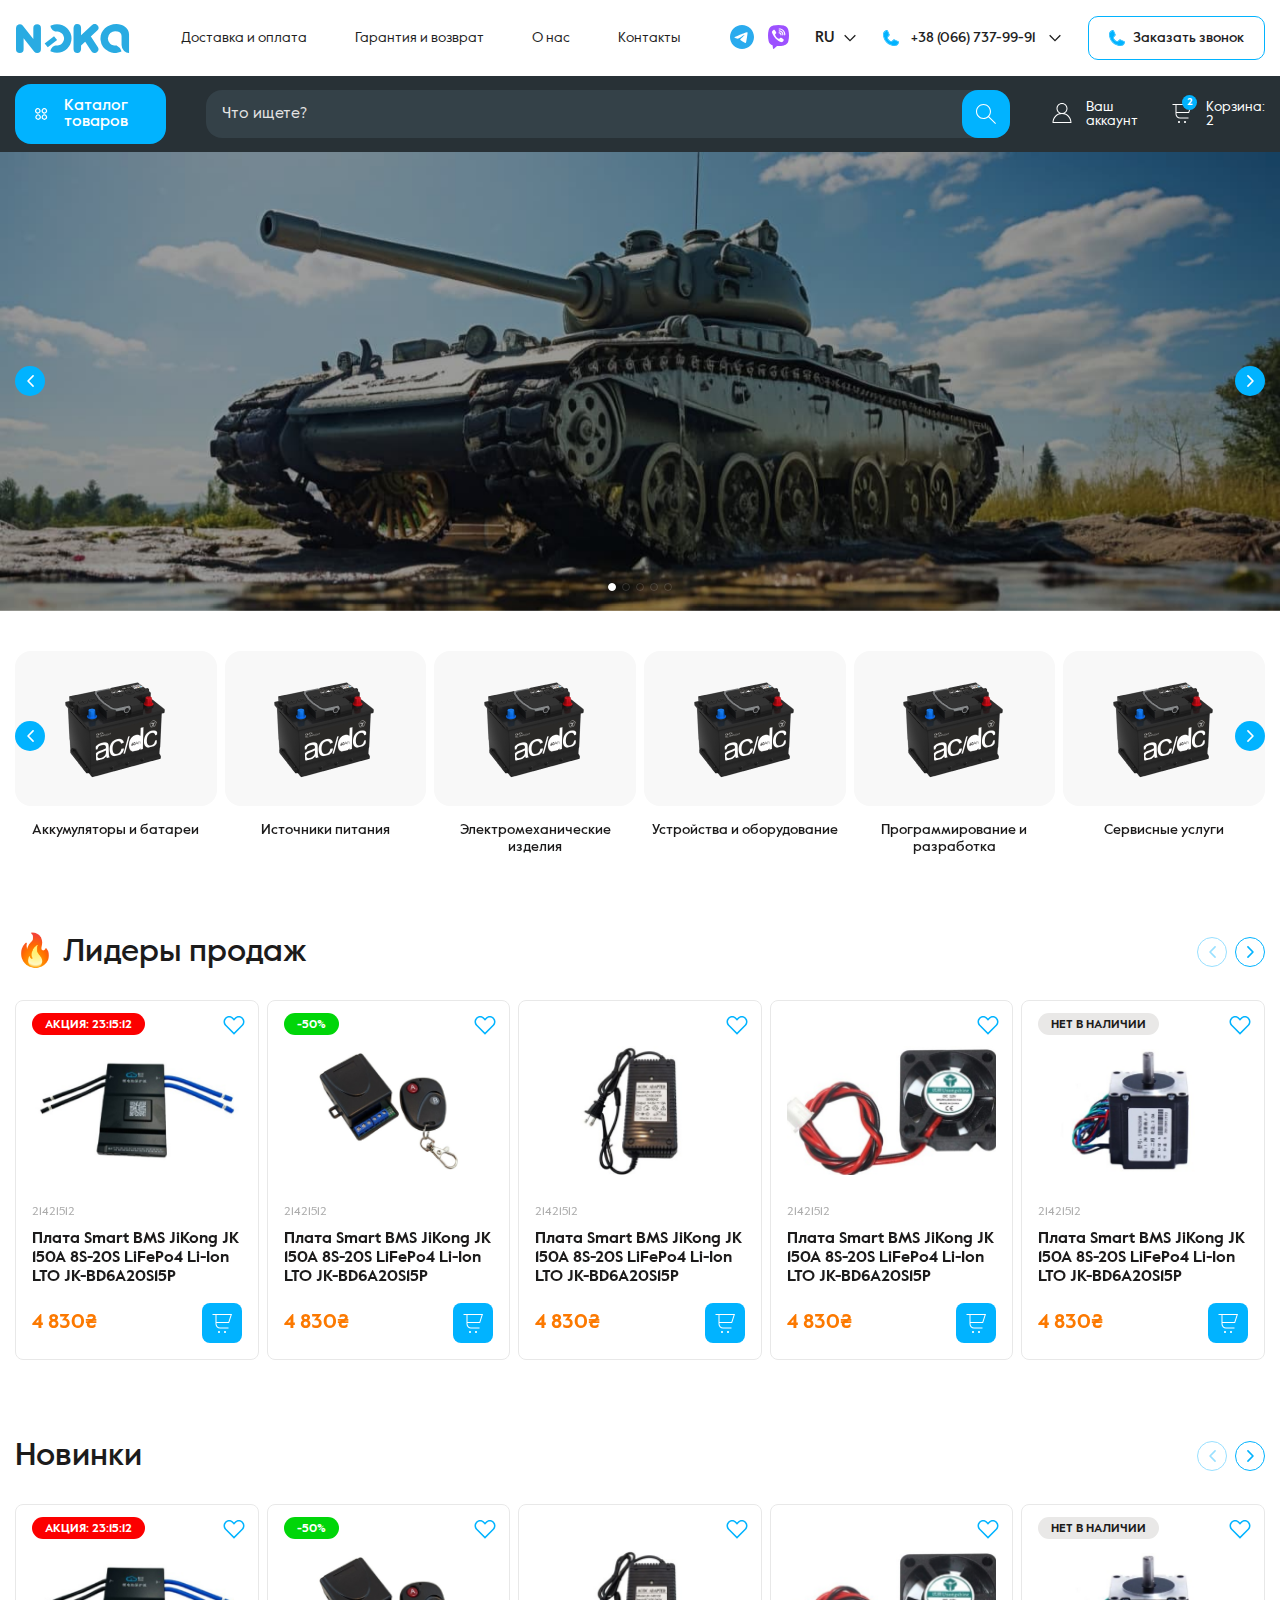
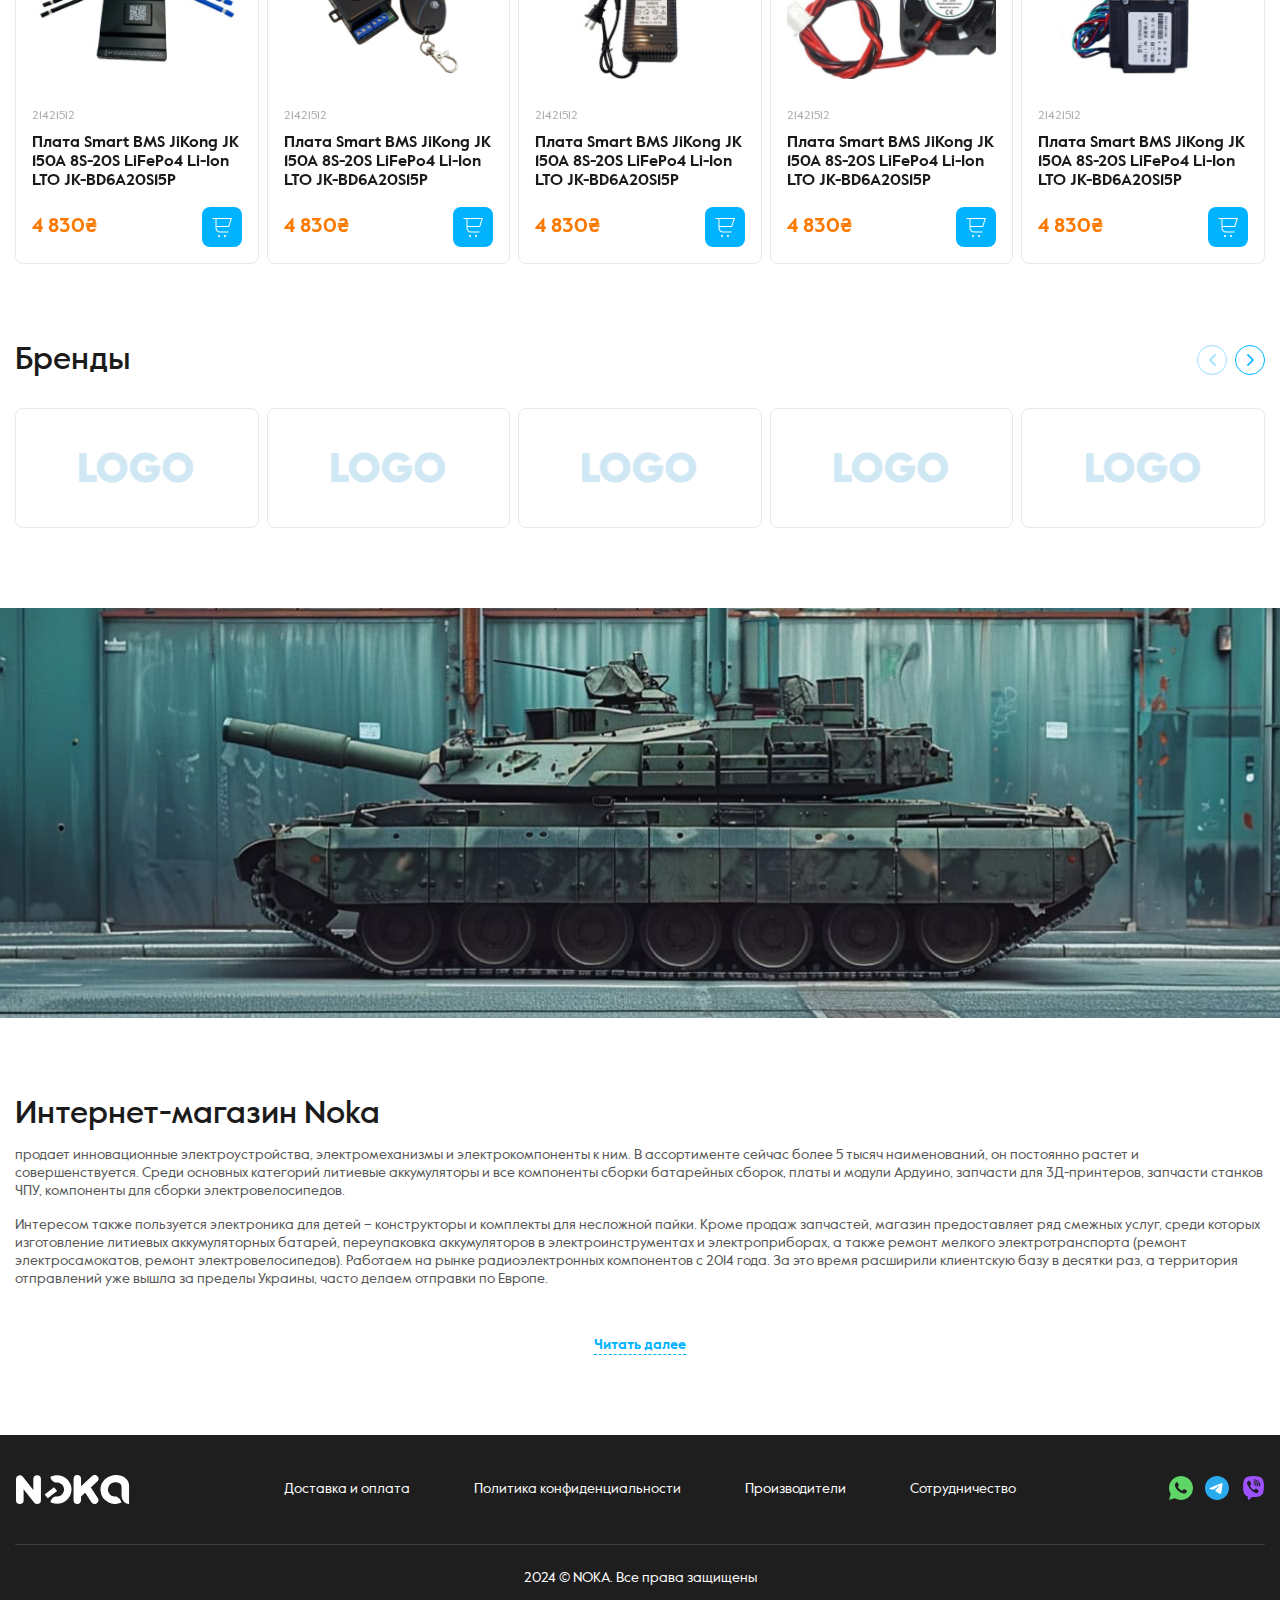
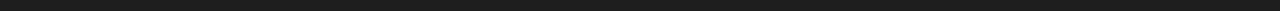
==== index.html @ f09e38d0 "Add files via upload" ====
<!DOCTYPE html>
<html lang="en">

<head>
    <meta charset="UTF-8">
    <meta http-equiv="X-UA-Compatible" content="IE=edge">
    <meta name="viewport" content="width=device-width, initial-scale=1.0">
    <title>Home</title>
    <link rel="stylesheet" href="https://cdn.jsdelivr.net/npm/swiper@11/swiper-bundle.min.css" />
    <link rel="stylesheet" href="css/style.min.css">
</head>

<body>

    <header class="header">
        <div class="header__top header-top">
            <div class="container">
                <div class="header-top__inner">
                    <a class="header-top__logo logo" href="#">
                        <img class="logo__img" src="images/logo.svg" alt="logo">
                    </a>
                    <nav class="header-top__menu menu">
                        <ul class="menu__list menu-list">
                            <li class="menu-list__item">
                                <a class="menu-list__link" href="#">
                                    Доставка и оплата
                                </a>
                            </li>
                            <li class="menu-list__item">
                                <a class="menu-list__link" href="#">
                                    Гарантия и возврат
                                </a>
                            </li>
                            <li class="menu-list__item">
                                <a class="menu-list__link" href="#">
                                    О нас
                                </a>
                            </li>
                            <li class="menu-list__item">
                                <a class="menu-list__link" href="#">
                                    Контакты
                                </a>
                            </li>
                        </ul>
                    </nav>
                    <div class="header-top__socials socials">
                        <ul class="socials__list socials-list">
                            <li class="socials-list__item">
                                <a class="socials-list__link" href="#">
                                    <svg width="24" height="24" viewBox="0 0 24 24" fill="none"
                                        xmlns="http://www.w3.org/2000/svg">
                                        <g clip-path="url(#clip0_2297_2836)">
                                            <path
                                                d="M12 0C8.81813 0 5.76375 1.26506 3.51562 3.51469C1.2652 5.76522 0.000643966 8.81734 0 12C0 15.1813 1.26562 18.2357 3.51562 20.4853C5.76375 22.7349 8.81813 24 12 24C15.1819 24 18.2363 22.7349 20.4844 20.4853C22.7344 18.2357 24 15.1813 24 12C24 8.81869 22.7344 5.76431 20.4844 3.51469C18.2363 1.26506 15.1819 0 12 0Z"
                                                fill="url(#paint0_linear_2297_2836)" />
                                            <path
                                                d="M5.43087 11.873C8.92962 10.349 11.2621 9.3443 12.4284 8.8588C15.7621 7.47261 16.454 7.23186 16.9059 7.2237C17.0052 7.22211 17.2265 7.24667 17.3709 7.36339C17.4909 7.46183 17.5246 7.59495 17.5415 7.68842C17.5565 7.7818 17.5771 7.99461 17.5602 8.16074C17.3802 10.0582 16.5984 14.6629 16.2009 16.7882C16.034 17.6874 15.7021 17.9889 15.3815 18.0184C14.684 18.0825 14.1552 17.5579 13.4802 17.1155C12.4246 16.4231 11.8284 15.9922 10.8027 15.3167C9.61774 14.5359 10.3865 14.1067 11.0615 13.4055C11.2377 13.2219 14.309 10.4291 14.3671 10.1758C14.3746 10.1441 14.3821 10.026 14.3109 9.96373C14.2415 9.9013 14.1384 9.92267 14.0634 9.93955C13.9565 9.96355 12.2709 11.0788 9.00087 13.2851C8.52274 13.614 8.08962 13.7743 7.69962 13.7659C7.27212 13.7567 6.44712 13.5236 5.83399 13.3245C5.08399 13.0802 4.48587 12.951 4.53837 12.536C4.56462 12.32 4.86274 12.099 5.43087 11.873Z"
                                                fill="white" />
                                        </g>
                                        <defs>
                                            <linearGradient id="paint0_linear_2297_2836" x1="1200" y1="0" x2="1200"
                                                y2="2400" gradientUnits="userSpaceOnUse">
                                                <stop stop-color="#2AABEE" />
                                                <stop offset="1" stop-color="#229ED9" />
                                            </linearGradient>
                                            <clipPath id="clip0_2297_2836">
                                                <rect width="24" height="24" fill="white" />
                                            </clipPath>
                                        </defs>
                                    </svg>
                                </a>
                            </li>
                            <li class="socials-list__item">
                                <a class="socials-list__link" href="#">
                                    <svg width="24" height="24" viewBox="0 0 24 24" fill="none"
                                        xmlns="http://www.w3.org/2000/svg">
                                        <path fill-rule="evenodd" clip-rule="evenodd"
                                            d="M17.8366 0.618345C14.3219 -0.206115 10.6771 -0.206115 7.16239 0.618345L6.78369 0.706268C5.79505 0.938222 4.88704 1.45324 4.16052 2.19412C3.43401 2.935 2.91743 3.87272 2.66819 4.90313C1.77727 8.58714 1.77727 12.4463 2.66819 16.1303C2.90588 17.113 3.38695 18.0123 4.06262 18.737C4.73829 19.4617 5.58454 19.986 6.51558 20.2569L7.03504 23.5112C7.05162 23.6145 7.0943 23.7113 7.15863 23.7915C7.22296 23.8716 7.3066 23.9322 7.40082 23.9669C7.49504 24.0016 7.59641 24.0092 7.69436 23.9888C7.79232 23.9685 7.88329 23.9209 7.95779 23.8511L11.0087 20.9872C13.2989 21.1339 15.5974 20.9417 17.8366 20.4163L18.2164 20.3284C19.205 20.0964 20.113 19.5814 20.8395 18.8405C21.5661 18.0996 22.0826 17.1619 22.3319 16.1315C23.2227 12.4475 23.2227 8.58832 22.3319 4.9043C22.0825 3.87375 21.5658 2.93592 20.8391 2.19503C20.1124 1.45414 19.2041 0.939201 18.2153 0.70744L17.8366 0.618345ZM8.10525 4.80817C7.89763 4.77646 7.68592 4.82032 7.50535 4.93244H7.48971C7.07079 5.19035 6.6932 5.51508 6.37147 5.89725C6.10336 6.22198 5.95813 6.55022 5.92015 6.86675C5.8978 7.05432 5.91344 7.24423 5.96595 7.42359L5.98606 7.43532C6.28768 8.36496 6.68091 9.25943 7.16128 10.1011C7.78067 11.2834 8.54289 12.3768 9.42905 13.3543L9.45586 13.3942L9.49831 13.427L9.524 13.4586L9.55528 13.4868C10.49 14.4195 11.5344 15.2232 12.6631 15.8783C13.9534 16.6157 14.7365 16.9638 15.2068 17.1092V17.1162C15.3442 17.1608 15.4694 17.1807 15.5956 17.1807C15.9961 17.1497 16.3752 16.9788 16.6725 16.6954C17.0356 16.3578 17.3428 15.9603 17.5819 15.5184V15.5102C17.8064 15.0647 17.7304 14.645 17.4065 14.3601C16.7557 13.7635 16.0521 13.2335 15.3051 12.7775C14.8047 12.4927 14.2964 12.665 14.0908 12.9534L13.6518 13.5348C13.4261 13.8232 13.0173 13.7834 13.0173 13.7834L13.0061 13.7904C9.95522 12.9733 9.14083 9.73187 9.14083 9.73187C9.14083 9.73187 9.10285 9.29108 9.38548 9.066L9.93511 8.60176C10.1987 8.37668 10.382 7.84445 10.0993 7.31926C9.66767 6.53471 9.16366 5.79652 8.59455 5.11532C8.47043 4.955 8.29635 4.84581 8.10302 4.807L8.10525 4.80817ZM13.2597 3.39906C13.1115 3.39906 12.9695 3.46082 12.8647 3.57074C12.76 3.68067 12.7011 3.82976 12.7011 3.98521C12.7011 4.14067 12.76 4.28976 12.8647 4.39969C12.9695 4.50961 13.1115 4.57137 13.2597 4.57137C14.6729 4.57137 15.8458 5.05553 16.7742 5.984C17.2512 6.49161 17.6232 7.093 17.8667 7.75184C18.1114 8.41185 18.2231 9.11641 18.194 9.82214C18.191 9.89911 18.2024 9.97597 18.2276 10.0483C18.2528 10.1207 18.2914 10.1871 18.3411 10.2438C18.4414 10.3584 18.581 10.4264 18.7291 10.4329C18.8773 10.4394 19.0218 10.3839 19.131 10.2786C19.2401 10.1733 19.3049 10.0268 19.3112 9.87137C19.3458 9.00326 19.2085 8.13705 18.9079 7.32746C18.606 6.51404 18.1482 5.7743 17.5629 5.15401L17.5517 5.14228C16.3999 3.98756 14.9421 3.39906 13.2597 3.39906ZM13.2217 5.32633C13.0736 5.32633 12.9315 5.38809 12.8267 5.49802C12.722 5.60794 12.6631 5.75703 12.6631 5.91249C12.6631 6.06795 12.722 6.21704 12.8267 6.32696C12.9315 6.43689 13.0736 6.49864 13.2217 6.49864H13.2407C14.2595 6.57484 15.0013 6.93122 15.5208 7.51621C16.0536 8.11877 16.3296 8.86788 16.3083 9.794C16.3049 9.94946 16.3605 10.1 16.4628 10.2124C16.5652 10.3249 16.7059 10.3901 16.854 10.3936C17.0022 10.3972 17.1456 10.3389 17.2528 10.2315C17.3599 10.1241 17.422 9.97642 17.4255 9.82096C17.4523 8.60528 17.0791 7.55606 16.3396 6.71904V6.71669C15.5833 5.8656 14.5455 5.41543 13.2965 5.32751L13.2776 5.32516L13.2217 5.32633ZM13.2005 7.28995C13.1257 7.28303 13.0504 7.29198 12.979 7.31628C12.9076 7.34058 12.8417 7.37973 12.785 7.43138C12.7284 7.48303 12.6822 7.54612 12.6493 7.6169C12.6164 7.68768 12.5975 7.7647 12.5936 7.84334C12.5897 7.92198 12.6009 8.00064 12.6266 8.07462C12.6523 8.14861 12.692 8.2164 12.7432 8.27395C12.7944 8.3315 12.8562 8.37762 12.9247 8.40957C12.9933 8.44153 13.0674 8.45865 13.1424 8.45991C13.6093 8.48571 13.9076 8.63342 14.0953 8.83154C14.2841 9.03083 14.4248 9.35087 14.4505 9.85144C14.4519 9.9301 14.4684 10.0077 14.499 10.0795C14.5295 10.1513 14.5736 10.216 14.6284 10.2696C14.6833 10.3232 14.7479 10.3647 14.8184 10.3915C14.8889 10.4184 14.9638 10.43 15.0386 10.4259C15.1135 10.4217 15.1868 10.4018 15.2542 10.3672C15.3215 10.3327 15.3816 10.2843 15.4307 10.2249C15.4799 10.1655 15.5172 10.0963 15.5403 10.0215C15.5634 9.94664 15.572 9.86769 15.5654 9.78931C15.5297 9.08593 15.3197 8.4646 14.8896 8.0074C14.4572 7.5502 13.8685 7.32747 13.2005 7.28995Z"
                                            fill="#9D51FF" />
                                    </svg>
                                </a>
                            </li>
                        </ul>
                    </div>
                    <div class="header-top__lang lang">
                        <div class="lang__current">
                            <span>
                                RU
                            </span>
                            <svg width="16" height="16" viewBox="0 0 16 16" fill="none"
                                xmlns="http://www.w3.org/2000/svg">
                                <path
                                    d="M13.8047 5.80495L12.862 4.86228L8.00002 9.72428L3.13802 4.86228L2.19535 5.80495L8.00002 11.6096L13.8047 5.80495Z"
                                    fill="#1F1F1F" />
                            </svg>
                        </div>
                        <ul class="lang__list">
                            <li class="lang__list-item">
                                <a class="lang__list-link" href="#">
                                    EN
                                </a>
                            </li>
                            <li class="lang__list-item">
                                <a class="lang__list-link" href="#">
                                    KZ
                                </a>
                            </li>
                        </ul>
                    </div>
                    <div class="header-top__phone phone">
                        <div class="phone__current">
                            <svg width="16" height="16" viewBox="0 0 16 16" fill="none"
                                xmlns="http://www.w3.org/2000/svg">
                                <path
                                    d="M15.3986 11.1775L11.4635 9.41661C11.311 9.35059 11.1444 9.32363 10.9788 9.33818C10.8132 9.35273 10.6538 9.40833 10.5152 9.49994C10.5041 9.50698 10.4935 9.51477 10.4835 9.52328L8.41679 11.285C8.3708 11.313 8.3186 11.3293 8.26482 11.3323C8.21103 11.3354 8.15733 11.3251 8.10846 11.3025C6.7551 10.6491 5.35425 9.25911 4.70091 7.92159C4.6778 7.87308 4.66707 7.81961 4.66969 7.76595C4.6723 7.71228 4.68819 7.66011 4.71591 7.61408L6.4826 5.51322C6.49093 5.50322 6.49843 5.49239 6.50593 5.48155C6.59726 5.34305 6.65269 5.18401 6.66724 5.01875C6.68179 4.85348 6.65499 4.6872 6.58927 4.53487L4.82508 0.606485C4.73991 0.407521 4.59249 0.241558 4.40496 0.133517C4.21743 0.0254766 3.99991 -0.018809 3.78506 0.00731059C2.73635 0.145579 1.77384 0.660872 1.0773 1.45694C0.380755 2.25302 -0.00218332 3.27542 9.36447e-06 4.3332C9.36447e-06 10.7666 5.23342 16 11.6668 16C12.7246 16.0022 13.747 15.6193 14.5431 14.9227C15.3392 14.2262 15.8545 13.2637 15.9927 12.215C16.0187 12.0011 15.9748 11.7846 15.8678 11.5976C15.7607 11.4107 15.5961 11.2633 15.3986 11.1775ZM15.3336 12.1316C15.2159 13.0198 14.7788 13.8346 14.1039 14.4239C13.4291 15.0132 12.5627 15.3365 11.6668 15.3334C5.60175 15.3334 0.666685 10.3983 0.666685 4.3332C0.663582 3.43731 0.986881 2.57096 1.57614 1.89612C2.16539 1.22129 2.98026 0.784165 3.8684 0.666486C3.88172 0.665686 3.89508 0.665686 3.9084 0.666486C3.97416 0.667047 4.03829 0.687047 4.09271 0.723971C4.14713 0.760894 4.18941 0.81309 4.21423 0.873989L5.97343 4.80238C5.99395 4.85039 6.00291 4.90255 5.99958 4.95466C5.99625 5.00677 5.98073 5.05737 5.95426 5.10238L4.1884 7.20241C4.18007 7.21324 4.17173 7.22324 4.16423 7.23491C4.07016 7.37878 4.01475 7.54446 4.00336 7.71598C3.99198 7.8875 4.025 8.05905 4.09923 8.21409C4.82341 9.69661 6.31676 11.1791 7.81595 11.9033C7.97205 11.9771 8.14458 12.0091 8.31676 11.9964C8.48893 11.9837 8.65488 11.9267 8.79846 11.8308L8.8293 11.8075L10.8985 10.0475C10.9428 10.0204 10.9928 10.0043 11.0445 10.0004C11.0963 9.99644 11.1482 10.0049 11.196 10.025L15.1302 11.7883C15.1966 11.8159 15.2523 11.8643 15.2889 11.9262C15.3256 11.9881 15.3412 12.0601 15.3336 12.1316Z"
                                    fill="#01B3FF" />
                                <path
                                    d="M15.3336 12.1316C15.2159 13.0198 14.7788 13.8346 14.1039 14.4239C13.4291 15.0132 12.5627 15.3365 11.6668 15.3334C5.60175 15.3334 0.666685 10.3983 0.666685 4.3332C0.663582 3.43731 0.986881 2.57096 1.57614 1.89612C2.16539 1.22129 2.98026 0.784165 3.8684 0.666486C3.88172 0.665686 3.89508 0.665686 3.9084 0.666486C3.97416 0.667047 4.03829 0.687047 4.09271 0.723971C4.14713 0.760894 4.18941 0.81309 4.21423 0.873989L5.97343 4.80238C5.99395 4.85039 6.00291 4.90255 5.99958 4.95466C5.99625 5.00677 5.98073 5.05737 5.95426 5.10238L4.1884 7.20241C4.18007 7.21324 4.17173 7.22324 4.16423 7.23491C4.07016 7.37878 4.01475 7.54446 4.00336 7.71598C3.99198 7.8875 4.025 8.05905 4.09923 8.21409C4.82341 9.69661 6.31676 11.1791 7.81595 11.9033C7.97205 11.9771 8.14458 12.0091 8.31676 11.9964C8.48893 11.9837 8.65488 11.9267 8.79846 11.8308L8.8293 11.8075L10.8985 10.0475C10.9428 10.0204 10.9928 10.0043 11.0445 10.0004C11.0963 9.99644 11.1482 10.0049 11.196 10.025L15.1302 11.7883C15.1966 11.8159 15.2523 11.8643 15.2889 11.9262C15.3256 11.9881 15.3412 12.0601 15.3336 12.1316Z"
                                    fill="#01B3FF" />
                            </svg>
                            <a class="phone__link" href="tel:+380667379991">
                                +38 (066) 737-99-91
                            </a>
                            <svg width="16" height="16" viewBox="0 0 16 16" fill="none"
                                xmlns="http://www.w3.org/2000/svg">
                                <path
                                    d="M13.8047 5.80495L12.862 4.86228L8.00002 9.72428L3.13802 4.86228L2.19535 5.80495L8.00002 11.6096L13.8047 5.80495Z"
                                    fill="#1F1F1F" />
                            </svg>
                        </div>
                        <ul class="phone__list">
                            <li class="phone__list-item">
                                <a class="phone__link" href="tel:+380667379991">
                                    +38 (066) 737-99-91
                                </a>
                            </li>
                            <li class="phone__list-item">
                                <a class="phone__link" href="tel:+380667379991">
                                    +38 (066) 737-99-91
                                </a>
                            </li>
                        </ul>
                    </div>
                    <a class="header-top__call call" href="#">
                        <svg width="16" height="16" viewBox="0 0 16 16" fill="none" xmlns="http://www.w3.org/2000/svg">
                            <path
                                d="M15.3986 11.1775L11.4635 9.41661C11.311 9.35059 11.1444 9.32363 10.9788 9.33818C10.8132 9.35273 10.6538 9.40833 10.5152 9.49994C10.5041 9.50698 10.4935 9.51477 10.4835 9.52328L8.41679 11.285C8.3708 11.313 8.3186 11.3293 8.26482 11.3323C8.21103 11.3354 8.15733 11.3251 8.10846 11.3025C6.7551 10.6491 5.35425 9.25911 4.70091 7.92159C4.6778 7.87308 4.66707 7.81961 4.66969 7.76595C4.6723 7.71228 4.68819 7.66011 4.71591 7.61408L6.4826 5.51322C6.49093 5.50322 6.49843 5.49239 6.50593 5.48155C6.59726 5.34305 6.65269 5.18401 6.66724 5.01875C6.68179 4.85348 6.65499 4.6872 6.58927 4.53487L4.82508 0.606485C4.73991 0.407521 4.59249 0.241558 4.40496 0.133517C4.21743 0.0254766 3.99991 -0.018809 3.78506 0.00731059C2.73635 0.145579 1.77384 0.660872 1.0773 1.45694C0.380755 2.25302 -0.00218332 3.27542 9.36447e-06 4.3332C9.36447e-06 10.7666 5.23342 16 11.6668 16C12.7246 16.0022 13.747 15.6193 14.5431 14.9227C15.3392 14.2262 15.8545 13.2637 15.9927 12.215C16.0187 12.0011 15.9748 11.7846 15.8678 11.5976C15.7607 11.4107 15.5961 11.2633 15.3986 11.1775ZM15.3336 12.1316C15.2159 13.0198 14.7788 13.8346 14.1039 14.4239C13.4291 15.0132 12.5627 15.3365 11.6668 15.3334C5.60175 15.3334 0.666685 10.3983 0.666685 4.3332C0.663582 3.43731 0.986881 2.57096 1.57614 1.89612C2.16539 1.22129 2.98026 0.784165 3.8684 0.666486C3.88172 0.665686 3.89508 0.665686 3.9084 0.666486C3.97416 0.667047 4.03829 0.687047 4.09271 0.723971C4.14713 0.760894 4.18941 0.81309 4.21423 0.873989L5.97343 4.80238C5.99395 4.85039 6.00291 4.90255 5.99958 4.95466C5.99625 5.00677 5.98073 5.05737 5.95426 5.10238L4.1884 7.20241C4.18007 7.21324 4.17173 7.22324 4.16423 7.23491C4.07016 7.37878 4.01475 7.54446 4.00336 7.71598C3.99198 7.8875 4.025 8.05905 4.09923 8.21409C4.82341 9.69661 6.31676 11.1791 7.81595 11.9033C7.97205 11.9771 8.14458 12.0091 8.31676 11.9964C8.48893 11.9837 8.65488 11.9267 8.79846 11.8308L8.8293 11.8075L10.8985 10.0475C10.9428 10.0204 10.9928 10.0043 11.0445 10.0004C11.0963 9.99644 11.1482 10.0049 11.196 10.025L15.1302 11.7883C15.1966 11.8159 15.2523 11.8643 15.2889 11.9262C15.3256 11.9881 15.3412 12.0601 15.3336 12.1316Z"
                                fill="#01B3FF" />
                            <path
                                d="M15.3336 12.1316C15.2159 13.0198 14.7788 13.8346 14.1039 14.4239C13.4291 15.0132 12.5627 15.3365 11.6668 15.3334C5.60175 15.3334 0.666685 10.3983 0.666685 4.3332C0.663582 3.43731 0.986881 2.57096 1.57614 1.89612C2.16539 1.22129 2.98026 0.784165 3.8684 0.666486C3.88172 0.665686 3.89508 0.665686 3.9084 0.666486C3.97416 0.667047 4.03829 0.687047 4.09271 0.723971C4.14713 0.760894 4.18941 0.81309 4.21423 0.873989L5.97343 4.80238C5.99395 4.85039 6.00291 4.90255 5.99958 4.95466C5.99625 5.00677 5.98073 5.05737 5.95426 5.10238L4.1884 7.20241C4.18007 7.21324 4.17173 7.22324 4.16423 7.23491C4.07016 7.37878 4.01475 7.54446 4.00336 7.71598C3.99198 7.8875 4.025 8.05905 4.09923 8.21409C4.82341 9.69661 6.31676 11.1791 7.81595 11.9033C7.97205 11.9771 8.14458 12.0091 8.31676 11.9964C8.48893 11.9837 8.65488 11.9267 8.79846 11.8308L8.8293 11.8075L10.8985 10.0475C10.9428 10.0204 10.9928 10.0043 11.0445 10.0004C11.0963 9.99644 11.1482 10.0049 11.196 10.025L15.1302 11.7883C15.1966 11.8159 15.2523 11.8643 15.2889 11.9262C15.3256 11.9881 15.3412 12.0601 15.3336 12.1316Z"
                                fill="#01B3FF" />
                        </svg>
                        <span>
                            Заказать звонок
                        </span>
                    </a>
                </div>
            </div>
        </div>
        <div class="header__bottom header-bottom">
            <div class="container">
                <div class="header-bottom__inner">
                    <div class="header-bottom__ctl ctl">
                        <svg width="20" height="19" viewBox="0 0 20 19" fill="none" xmlns="http://www.w3.org/2000/svg">
                            <path
                                d="M4.5 9C3.90905 9 3.32389 8.8836 2.77792 8.65746C2.23196 8.43131 1.73588 8.09984 1.31802 7.68198C0.900156 7.26412 0.568688 6.76804 0.342542 6.22208C0.116396 5.67611 0 5.09095 0 4.5C0 3.90905 0.116396 3.32389 0.342542 2.77792C0.568688 2.23196 0.900156 1.73588 1.31802 1.31802C1.73588 0.900156 2.23196 0.568688 2.77792 0.342542C3.32389 0.116396 3.90905 -8.80582e-09 4.5 0C5.69347 1.77842e-08 6.83807 0.474106 7.68198 1.31802C8.52589 2.16193 9 3.30653 9 4.5C9 5.69347 8.52589 6.83807 7.68198 7.68198C6.83807 8.52589 5.69347 9 4.5 9V9ZM5 19C3.80653 19 2.66193 18.5259 1.81802 17.682C0.974106 16.8381 0.5 15.6935 0.5 14.5C0.5 13.3065 0.974106 12.1619 1.81802 11.318C2.66193 10.4741 3.80653 10 5 10C6.19347 10 7.33807 10.4741 8.18198 11.318C9.02589 12.1619 9.5 13.3065 9.5 14.5C9.5 15.6935 9.02589 16.8381 8.18198 17.682C7.33807 18.5259 6.19347 19 5 19V19ZM15 9C14.4091 9 13.8239 8.8836 13.2779 8.65746C12.732 8.43131 12.2359 8.09984 11.818 7.68198C11.4002 7.26412 11.0687 6.76804 10.8425 6.22208C10.6164 5.67611 10.5 5.09095 10.5 4.5C10.5 3.90905 10.6164 3.32389 10.8425 2.77792C11.0687 2.23196 11.4002 1.73588 11.818 1.31802C12.2359 0.900156 12.732 0.568688 13.2779 0.342542C13.8239 0.116396 14.4091 -8.80582e-09 15 0C16.1935 1.77842e-08 17.3381 0.474106 18.182 1.31802C19.0259 2.16193 19.5 3.30653 19.5 4.5C19.5 5.69347 19.0259 6.83807 18.182 7.68198C17.3381 8.52589 16.1935 9 15 9V9ZM15 19C13.8065 19 12.6619 18.5259 11.818 17.682C10.9741 16.8381 10.5 15.6935 10.5 14.5C10.5 13.3065 10.9741 12.1619 11.818 11.318C12.6619 10.4741 13.8065 10 15 10C16.1935 10 17.3381 10.4741 18.182 11.318C19.0259 12.1619 19.5 13.3065 19.5 14.5C19.5 15.6935 19.0259 16.8381 18.182 17.682C17.3381 18.5259 16.1935 19 15 19ZM4.5 7C5.16304 7 5.79893 6.73661 6.26777 6.26777C6.73661 5.79893 7 5.16304 7 4.5C7 3.83696 6.73661 3.20107 6.26777 2.73223C5.79893 2.26339 5.16304 2 4.5 2C3.83696 2 3.20107 2.26339 2.73223 2.73223C2.26339 3.20107 2 3.83696 2 4.5C2 5.16304 2.26339 5.79893 2.73223 6.26777C3.20107 6.73661 3.83696 7 4.5 7V7ZM5 17C5.66304 17 6.29893 16.7366 6.76777 16.2678C7.23661 15.7989 7.5 15.163 7.5 14.5C7.5 13.837 7.23661 13.2011 6.76777 12.7322C6.29893 12.2634 5.66304 12 5 12C4.33696 12 3.70107 12.2634 3.23223 12.7322C2.76339 13.2011 2.5 13.837 2.5 14.5C2.5 15.163 2.76339 15.7989 3.23223 16.2678C3.70107 16.7366 4.33696 17 5 17ZM15 7C15.663 7 16.2989 6.73661 16.7678 6.26777C17.2366 5.79893 17.5 5.16304 17.5 4.5C17.5 3.83696 17.2366 3.20107 16.7678 2.73223C16.2989 2.26339 15.663 2 15 2C14.337 2 13.7011 2.26339 13.2322 2.73223C12.7634 3.20107 12.5 3.83696 12.5 4.5C12.5 5.16304 12.7634 5.79893 13.2322 6.26777C13.7011 6.73661 14.337 7 15 7ZM15 17C15.663 17 16.2989 16.7366 16.7678 16.2678C17.2366 15.7989 17.5 15.163 17.5 14.5C17.5 13.837 17.2366 13.2011 16.7678 12.7322C16.2989 12.2634 15.663 12 15 12C14.337 12 13.7011 12.2634 13.2322 12.7322C12.7634 13.2011 12.5 13.837 12.5 14.5C12.5 15.163 12.7634 15.7989 13.2322 16.2678C13.7011 16.7366 14.337 17 15 17Z"
                                fill="white" />
                        </svg>
                        <span>
                            Каталог товаров
                        </span>
                    </div>
                    <form class="header-bottom__search search" action="#" method="post">
                        <input class="search__input" type="text" placeholder="Что ищете?">
                        <button class="search__button" type="submit">
                            <svg width="24" height="24" viewBox="0 0 24 24" fill="none"
                                xmlns="http://www.w3.org/2000/svg">
                                <path
                                    d="M9.48383 16.9677C11.358 16.9677 13.067 16.2738 14.3799 15.1357L21.2441 22L22 21.2441L15.1357 14.3799C16.2738 13.067 16.9677 11.358 16.9677 9.48383C16.9677 5.35062 13.617 2 9.48383 2C5.35062 2 2 5.35062 2 9.48383C2 13.617 5.35062 16.9677 9.48383 16.9677ZM9.48383 3.06912C13.021 3.06912 15.8985 5.94665 15.8985 9.48383C15.8985 13.021 13.021 15.8985 9.48383 15.8985C5.94665 15.8985 3.06912 13.021 3.06912 9.48383C3.06912 5.94665 5.94665 3.06912 9.48383 3.06912Z"
                                    fill="white" />
                            </svg>
                        </button>
                    </form>
                    <div class="header-bottom__user-nav user-nav">
                        <a class="user-nav__link user-nav__link--user" href="#">
                            <div class="user-nav__icon">
                                <svg width="24" height="24" viewBox="0 0 24 24" fill="none"
                                    xmlns="http://www.w3.org/2000/svg">
                                    <path
                                        d="M14.5445 12.3735C16.3 11.4545 17.5 9.619 17.5 7.5C17.5 4.4625 15.0375 2 12 2C8.9625 2 6.5 4.4625 6.5 7.5C6.5 9.619 7.7 11.4545 9.4555 12.3735C5.445 13.545 2.5 17.4045 2.5 22H21.5C21.5 17.4045 18.555 13.545 14.5445 12.3735ZM7.5 7.5C7.5 5.0185 9.5185 3 12 3C14.4815 3 16.5 5.0185 16.5 7.5C16.5 9.9815 14.4815 12 12 12C9.5185 12 7.5 9.9815 7.5 7.5ZM12 13C16.3675 13 19.9765 16.5065 20.448 21H3.552C4.0235 16.5065 7.6325 13 12 13Z"
                                        fill="white" />
                                </svg>
                            </div>
                            <span>
                                Ваш аккаунт
                            </span>
                        </a>
                        <a class="user-nav__link user-nav__link--basket" href="#">
                            <div class="user-nav__icon">
                                <svg width="24" height="24" viewBox="0 0 24 24" fill="none"
                                    xmlns="http://www.w3.org/2000/svg">
                                    <path
                                        d="M2.5 3V4H5.5V13C5.5 15.481 7.5185 17.5 10 17.5H18.5V16.5H10C8.0705 16.5 6.5 14.93 6.5 13V12H19.088L22 3H2.5ZM20.6255 4L18.361 11H6.5V4H20.6255Z"
                                        fill="white" />
                                    <path
                                        d="M9 22C9.55228 22 10 21.5523 10 21C10 20.4477 9.55228 20 9 20C8.44772 20 8 20.4477 8 21C8 21.5523 8.44772 22 9 22Z"
                                        fill="white" />
                                    <path
                                        d="M15 22C15.5523 22 16 21.5523 16 21C16 20.4477 15.5523 20 15 20C14.4477 20 14 20.4477 14 21C14 21.5523 14.4477 22 15 22Z"
                                        fill="white" />
                                </svg>
                                <span>
                                    2
                                </span>
                            </div>
                            <span>
                                Корзина: 2
                            </span>
                        </a>
                    </div>
                </div>
            </div>
        </div>
    </header>

    <div class="wrapper">
        <main class="main">
            <section class="main__heading heading">
                <div class="heading__swiper heading-swiper swiper">
                    <div class="swiper-wrapper">
                        <div class="heading-swiper__slide heading-slide swiper-slide">
                            <picture class="heading-slide__img">
                                <img class="heading-slide__img-image" src="images/heading-img.jpg" alt="img">
                            </picture>
                        </div>
                        <div class="heading-swiper__slide heading-slide swiper-slide">
                            <picture class="heading-slide__img">
                                <img class="heading-slide__img-image" src="images/heading-img.jpg" alt="img">
                            </picture>
                        </div>
                        <div class="heading-swiper__slide heading-slide swiper-slide">
                            <picture class="heading-slide__img">
                                <img class="heading-slide__img-image" src="images/heading-img.jpg" alt="img">
                            </picture>
                        </div>
                        <div class="heading-swiper__slide heading-slide swiper-slide">
                            <picture class="heading-slide__img">
                                <img class="heading-slide__img-image" src="images/heading-img.jpg" alt="img">
                            </picture>
                        </div>
                        <div class="heading-swiper__slide heading-slide swiper-slide">
                            <picture class="heading-slide__img">
                                <img class="heading-slide__img-image" src="images/heading-img.jpg" alt="img">
                            </picture>
                        </div>
                    </div>
                    <div class="heading-swiper__arrows heading-arrows arrows--betweens">
                        <div class="container">
                            <div class="arrows__inner">
                                <div class="heading-arrows__arrow heading-arrows__arrow--prev arrow arrow--prev">
                                    <svg width="7" height="12" viewBox="0 0 7 12" fill="none"
                                        xmlns="http://www.w3.org/2000/svg">
                                        <path
                                            d="M0.434315 5.43431C0.121895 5.74673 0.121895 6.25327 0.434315 6.56569L5.52548 11.6569C5.8379 11.9693 6.34443 11.9693 6.65685 11.6569C6.96927 11.3444 6.96927 10.8379 6.65685 10.5255L2.13137 6L6.65685 1.47452C6.96927 1.1621 6.96927 0.655565 6.65685 0.343146C6.34443 0.0307262 5.8379 0.0307262 5.52548 0.343146L0.434315 5.43431ZM2 5.2H1V6.8H2V5.2Z"
                                            fill="white" />
                                    </svg>
                                </div>
                                <div class="heading-arrows__arrow heading-arrows__arrow--next arrow arrow--next">
                                    <svg width="7" height="12" viewBox="0 0 7 12" fill="none"
                                        xmlns="http://www.w3.org/2000/svg">
                                        <path
                                            d="M6.56569 5.43431C6.8781 5.74673 6.8781 6.25327 6.56569 6.56569L1.47452 11.6569C1.1621 11.9693 0.655565 11.9693 0.343146 11.6569C0.0307262 11.3444 0.0307262 10.8379 0.343146 10.5255L4.86863 6L0.343146 1.47452C0.0307262 1.1621 0.0307262 0.655565 0.343146 0.343146C0.655565 0.0307262 1.1621 0.0307262 1.47452 0.343146L6.56569 5.43431ZM5 5.2H6V6.8H5V5.2Z"
                                            fill="white" />
                                    </svg>
                                </div>
                            </div>
                        </div>
                    </div>
                    <div class="heading-swiper__pagination pagination swiper-pagination"></div>
                </div>
            </section>
            <section class="main__offers offers">
                <div class="container">
                    <div class="offers__inner">
                        <div class="offers__swiper offers-swiper swiper">
                            <div class="swiper-wrapper">
                                <div class="offers-swiper__slide offers-slide swiper-slide">
                                    <a class="offers-slide__view offers-view" href="#">
                                        <picture class="offers-view__img">
                                            <img class="offers-view__img-image" src="images/offers-img-1.png" alt="img">
                                        </picture>
                                    </a>
                                    <div class="offers-slide__text">
                                        Аккумуляторы и батареи
                                    </div>
                                </div>
                                <div class="offers-swiper__slide offers-slide swiper-slide">
                                    <a class="offers-slide__view offers-view" href="#">
                                        <picture class="offers-view__img">
                                            <img class="offers-view__img-image" src="images/offers-img-1.png" alt="img">
                                        </picture>
                                    </a>
                                    <div class="offers-slide__text">
                                        Источники питания
                                    </div>
                                </div>
                                <div class="offers-swiper__slide offers-slide swiper-slide">
                                    <a class="offers-slide__view offers-view" href="#">
                                        <picture class="offers-view__img">
                                            <img class="offers-view__img-image" src="images/offers-img-1.png" alt="img">
                                        </picture>
                                    </a>
                                    <div class="offers-slide__text">
                                        Электромеханические
                                        изделия
                                    </div>
                                </div>
                                <div class="offers-swiper__slide offers-slide swiper-slide">
                                    <a class="offers-slide__view offers-view" href="#">
                                        <picture class="offers-view__img">
                                            <img class="offers-view__img-image" src="images/offers-img-1.png" alt="img">
                                        </picture>
                                    </a>
                                    <div class="offers-slide__text">
                                        Устройства и оборудование
                                    </div>
                                </div>
                                <div class="offers-swiper__slide offers-slide swiper-slide">
                                    <a class="offers-slide__view offers-view" href="#">
                                        <picture class="offers-view__img">
                                            <img class="offers-view__img-image" src="images/offers-img-1.png" alt="img">
                                        </picture>
                                    </a>
                                    <div class="offers-slide__text">
                                        Программирование
                                        и разработка
                                    </div>
                                </div>
                                <div class="offers-swiper__slide offers-slide swiper-slide">
                                    <a class="offers-slide__view offers-view" href="#">
                                        <picture class="offers-view__img">
                                            <img class="offers-view__img-image" src="images/offers-img-1.png" alt="img">
                                        </picture>
                                    </a>
                                    <div class="offers-slide__text">
                                        Сервисные услуги
                                    </div>
                                </div>
                                <div class="offers-swiper__slide offers-slide swiper-slide">
                                    <a class="offers-slide__view offers-view" href="#">
                                        <picture class="offers-view__img">
                                            <img class="offers-view__img-image" src="images/offers-img-1.png" alt="img">
                                        </picture>
                                    </a>
                                    <div class="offers-slide__text">
                                        Аккумуляторы и батареи
                                    </div>
                                </div>
                                <div class="offers-swiper__slide offers-slide swiper-slide">
                                    <a class="offers-slide__view offers-view" href="#">
                                        <picture class="offers-view__img">
                                            <img class="offers-view__img-image" src="images/offers-img-1.png" alt="img">
                                        </picture>
                                    </a>
                                    <div class="offers-slide__text">
                                        Источники питания
                                    </div>
                                </div>
                                <div class="offers-swiper__slide offers-slide swiper-slide">
                                    <a class="offers-slide__view offers-view" href="#">
                                        <picture class="offers-view__img">
                                            <img class="offers-view__img-image" src="images/offers-img-1.png" alt="img">
                                        </picture>
                                    </a>
                                    <div class="offers-slide__text">
                                        Электромеханические
                                        изделия
                                    </div>
                                </div>
                                <div class="offers-swiper__slide offers-slide swiper-slide">
                                    <a class="offers-slide__view offers-view" href="#">
                                        <picture class="offers-view__img">
                                            <img class="offers-view__img-image" src="images/offers-img-1.png" alt="img">
                                        </picture>
                                    </a>
                                    <div class="offers-slide__text">
                                        Устройства и оборудование
                                    </div>
                                </div>
                                <div class="offers-swiper__slide offers-slide swiper-slide">
                                    <a class="offers-slide__view offers-view" href="#">
                                        <picture class="offers-view__img">
                                            <img class="offers-view__img-image" src="images/offers-img-1.png" alt="img">
                                        </picture>
                                    </a>
                                    <div class="offers-slide__text">
                                        Программирование
                                        и разработка
                                    </div>
                                </div>
                                <div class="offers-swiper__slide offers-slide swiper-slide">
                                    <a class="offers-slide__view offers-view" href="#">
                                        <picture class="offers-view__img">
                                            <img class="offers-view__img-image" src="images/offers-img-1.png" alt="img">
                                        </picture>
                                    </a>
                                    <div class="offers-slide__text">
                                        Сервисные услуги
                                    </div>
                                </div>
                            </div>
                        </div>
                        <div class="offers__arrows offers-arrows arrows arrows--betweens">
                            <div class="arrows__inner">
                                <div class="offers-arrows__arrow offers-arrows__arrow--prev arrow arrow--prev">
                                    <svg width="7" height="12" viewBox="0 0 7 12" fill="none"
                                        xmlns="http://www.w3.org/2000/svg">
                                        <path
                                            d="M0.434315 5.43431C0.121895 5.74673 0.121895 6.25327 0.434315 6.56569L5.52548 11.6569C5.8379 11.9693 6.34443 11.9693 6.65685 11.6569C6.96927 11.3444 6.96927 10.8379 6.65685 10.5255L2.13137 6L6.65685 1.47452C6.96927 1.1621 6.96927 0.655565 6.65685 0.343146C6.34443 0.0307262 5.8379 0.0307262 5.52548 0.343146L0.434315 5.43431ZM2 5.2H1V6.8H2V5.2Z"
                                            fill="white" />
                                    </svg>
                                </div>
                                <div class="offers-arrows__arrow offers-arrows__arrow--next arrow arrow--next">
                                    <svg width="7" height="12" viewBox="0 0 7 12" fill="none"
                                        xmlns="http://www.w3.org/2000/svg">
                                        <path
                                            d="M6.56569 5.43431C6.8781 5.74673 6.8781 6.25327 6.56569 6.56569L1.47452 11.6569C1.1621 11.9693 0.655565 11.9693 0.343146 11.6569C0.0307262 11.3444 0.0307262 10.8379 0.343146 10.5255L4.86863 6L0.343146 1.47452C0.0307262 1.1621 0.0307262 0.655565 0.343146 0.343146C0.655565 0.0307262 1.1621 0.0307262 1.47452 0.343146L6.56569 5.43431ZM5 5.2H6V6.8H5V5.2Z"
                                            fill="white" />
                                    </svg>
                                </div>
                            </div>
                        </div>
                    </div>
                </div>
            </section>
            <section class="main__cards cards">
                <div class="container">
                    <div class="cards__head head">
                        <h2 class="head__title title">
                            🔥 Лидеры продаж
                        </h2>
                        <div class="head__arrows head-arrows arrows arrows--neer">
                            <div class="arrows__inner">
                                <div
                                    class="head-arrows__arrow head-arrows__arrow-first--prev arrow arrow--prev arrow--transperent">
                                    <svg width="7" height="12" viewBox="0 0 7 12" fill="none"
                                        xmlns="http://www.w3.org/2000/svg">
                                        <path
                                            d="M0.434315 5.43431C0.121895 5.74673 0.121895 6.25327 0.434315 6.56569L5.52548 11.6569C5.8379 11.9693 6.34443 11.9693 6.65685 11.6569C6.96927 11.3444 6.96927 10.8379 6.65685 10.5255L2.13137 6L6.65685 1.47452C6.96927 1.1621 6.96927 0.655565 6.65685 0.343146C6.34443 0.0307262 5.8379 0.0307262 5.52548 0.343146L0.434315 5.43431ZM2 5.2H1V6.8H2V5.2Z"
                                            fill="white" />
                                    </svg>
                                </div>
                                <div
                                    class="head-arrows__arrow head-arrows__arrow-first--next arrow arrow--next arrow--transperent">
                                    <svg width="7" height="12" viewBox="0 0 7 12" fill="none"
                                        xmlns="http://www.w3.org/2000/svg">
                                        <path
                                            d="M6.56569 5.43431C6.8781 5.74673 6.8781 6.25327 6.56569 6.56569L1.47452 11.6569C1.1621 11.9693 0.655565 11.9693 0.343146 11.6569C0.0307262 11.3444 0.0307262 10.8379 0.343146 10.5255L4.86863 6L0.343146 1.47452C0.0307262 1.1621 0.0307262 0.655565 0.343146 0.343146C0.655565 0.0307262 1.1621 0.0307262 1.47452 0.343146L6.56569 5.43431ZM5 5.2H6V6.8H5V5.2Z"
                                            fill="white" />
                                    </svg>
                                </div>
                            </div>
                        </div>
                    </div>
                    <div class="cards__swiper cards-swiper cards-swiper--first swiper">
                        <div class="swiper-wrapper">
                            <div class="cards-swiper__slide cards-slide swiper-slide">
                                <div class="cards-slide__card card">
                                    <div class="card__tag tag tag--red">
                                        АКЦИЯ: 23:15:12
                                    </div>
                                    <a class="card__favorite" href="#">
                                        <svg width="24" height="24" viewBox="0 0 24 24" fill="none"
                                            xmlns="http://www.w3.org/2000/svg">
                                            <path
                                                d="M16.8356 4.5C17.3817 4.49954 17.9223 4.6081 18.4259 4.81931C18.9295 5.03052 19.3858 5.34014 19.7681 5.73C20.5559 6.52979 20.9975 7.60737 20.9975 8.73C20.9975 9.85264 20.5559 10.9302 19.7681 11.73L11.9981 19.5975L4.22812 11.73C3.44031 10.9302 2.99871 9.85264 2.99871 8.73C2.99871 7.60737 3.44031 6.52979 4.22812 5.73C4.61069 5.34042 5.06705 5.03096 5.57056 4.81972C6.07406 4.60848 6.6146 4.49968 7.16062 4.49968C7.70664 4.49968 8.24719 4.60848 8.75069 4.81972C9.25419 5.03096 9.71055 5.34042 10.0931 5.73L11.9981 7.68L13.8956 5.745C14.2768 5.35049 14.7336 5.0369 15.2388 4.82298C15.7439 4.60906 16.287 4.49921 16.8356 4.5ZM16.8356 3C16.0898 2.99937 15.3514 3.14764 14.6637 3.43613C13.976 3.72461 13.3528 4.1475 12.8306 4.68L11.9981 5.52L11.1656 4.68C10.6428 4.14846 10.0195 3.72631 9.33186 3.43814C8.64426 3.14998 7.90617 3.00157 7.16062 3.00157C6.41508 3.00157 5.67699 3.14998 4.98938 3.43814C4.30178 3.72631 3.67841 4.14846 3.15562 4.68C2.09203 5.76272 1.49609 7.21977 1.49609 8.7375C1.49609 10.2552 2.09203 11.7123 3.15562 12.795L11.9981 21.75L20.8406 12.795C21.9042 11.7123 22.5002 10.2552 22.5002 8.7375C22.5002 7.21977 21.9042 5.76272 20.8406 4.68C20.3177 4.14852 19.6944 3.72629 19.0068 3.43788C18.3192 3.14947 17.5812 3.00062 16.8356 3Z"
                                                fill="#01B3FF" />
                                        </svg>
                                    </a>
                                    <a class="card__inner" href="#">
                                        <picture class="card__img">
                                            <img class="card__img-image" src="images/card-img-1.png" alt="card">
                                        </picture>
                                        <div class="card__code">
                                            21421512
                                        </div>
                                        <h5 class="card__title">
                                            Плата Smart BMS JiKong JK 150A 8S-20S LiFePo4 Li-Ion LTO JK-BD6A20S15P
                                        </h5>
                                        <div class="card__footer card-footer">
                                            <div class="card-footer__price">
                                                4 830₴
                                            </div>
                                            <a class="card-footer__basket" href="#">
                                                <svg width="24" height="24" viewBox="0 0 24 24" fill="none"
                                                    xmlns="http://www.w3.org/2000/svg">
                                                    <path
                                                        d="M2.5 3V4H5.5V13C5.5 15.481 7.5185 17.5 10 17.5H18.5V16.5H10C8.0705 16.5 6.5 14.93 6.5 13V12H19.088L22 3H2.5ZM20.6255 4L18.361 11H6.5V4H20.6255Z"
                                                        fill="white" />
                                                    <path
                                                        d="M9 22C9.55228 22 10 21.5523 10 21C10 20.4477 9.55228 20 9 20C8.44772 20 8 20.4477 8 21C8 21.5523 8.44772 22 9 22Z"
                                                        fill="white" />
                                                    <path
                                                        d="M15 22C15.5523 22 16 21.5523 16 21C16 20.4477 15.5523 20 15 20C14.4477 20 14 20.4477 14 21C14 21.5523 14.4477 22 15 22Z"
                                                        fill="white" />
                                                </svg>
                                            </a>
                                        </div>
                                    </a>
                                </div>
                            </div>
                            <div class="cards-swiper__slide cards-slide swiper-slide">
                                <div class="cards-slide__card card">
                                    <div class="card__tag tag tag--green">
                                        -50%
                                    </div>
                                    <a class="card__favorite" href="#">
                                        <svg width="24" height="24" viewBox="0 0 24 24" fill="none"
                                            xmlns="http://www.w3.org/2000/svg">
                                            <path
                                                d="M16.8356 4.5C17.3817 4.49954 17.9223 4.6081 18.4259 4.81931C18.9295 5.03052 19.3858 5.34014 19.7681 5.73C20.5559 6.52979 20.9975 7.60737 20.9975 8.73C20.9975 9.85264 20.5559 10.9302 19.7681 11.73L11.9981 19.5975L4.22812 11.73C3.44031 10.9302 2.99871 9.85264 2.99871 8.73C2.99871 7.60737 3.44031 6.52979 4.22812 5.73C4.61069 5.34042 5.06705 5.03096 5.57056 4.81972C6.07406 4.60848 6.6146 4.49968 7.16062 4.49968C7.70664 4.49968 8.24719 4.60848 8.75069 4.81972C9.25419 5.03096 9.71055 5.34042 10.0931 5.73L11.9981 7.68L13.8956 5.745C14.2768 5.35049 14.7336 5.0369 15.2388 4.82298C15.7439 4.60906 16.287 4.49921 16.8356 4.5ZM16.8356 3C16.0898 2.99937 15.3514 3.14764 14.6637 3.43613C13.976 3.72461 13.3528 4.1475 12.8306 4.68L11.9981 5.52L11.1656 4.68C10.6428 4.14846 10.0195 3.72631 9.33186 3.43814C8.64426 3.14998 7.90617 3.00157 7.16062 3.00157C6.41508 3.00157 5.67699 3.14998 4.98938 3.43814C4.30178 3.72631 3.67841 4.14846 3.15562 4.68C2.09203 5.76272 1.49609 7.21977 1.49609 8.7375C1.49609 10.2552 2.09203 11.7123 3.15562 12.795L11.9981 21.75L20.8406 12.795C21.9042 11.7123 22.5002 10.2552 22.5002 8.7375C22.5002 7.21977 21.9042 5.76272 20.8406 4.68C20.3177 4.14852 19.6944 3.72629 19.0068 3.43788C18.3192 3.14947 17.5812 3.00062 16.8356 3Z"
                                                fill="#01B3FF" />
                                        </svg>
                                    </a>
                                    <a class="card__inner" href="#">
                                        <picture class="card__img">
                                            <img class="card__img-image" src="images/card-img-2.png" alt="card">
                                        </picture>
                                        <div class="card__code">
                                            21421512
                                        </div>
                                        <h5 class="card__title">
                                            Плата Smart BMS JiKong JK 150A 8S-20S LiFePo4 Li-Ion LTO JK-BD6A20S15P
                                        </h5>
                                        <div class="card__footer card-footer">
                                            <div class="card-footer__price">
                                                4 830₴
                                            </div>
                                            <a class="card-footer__basket" href="#">
                                                <svg width="24" height="24" viewBox="0 0 24 24" fill="none"
                                                    xmlns="http://www.w3.org/2000/svg">
                                                    <path
                                                        d="M2.5 3V4H5.5V13C5.5 15.481 7.5185 17.5 10 17.5H18.5V16.5H10C8.0705 16.5 6.5 14.93 6.5 13V12H19.088L22 3H2.5ZM20.6255 4L18.361 11H6.5V4H20.6255Z"
                                                        fill="white" />
                                                    <path
                                                        d="M9 22C9.55228 22 10 21.5523 10 21C10 20.4477 9.55228 20 9 20C8.44772 20 8 20.4477 8 21C8 21.5523 8.44772 22 9 22Z"
                                                        fill="white" />
                                                    <path
                                                        d="M15 22C15.5523 22 16 21.5523 16 21C16 20.4477 15.5523 20 15 20C14.4477 20 14 20.4477 14 21C14 21.5523 14.4477 22 15 22Z"
                                                        fill="white" />
                                                </svg>
                                            </a>
                                        </div>
                                    </a>
                                </div>
                            </div>
                            <div class="cards-swiper__slide cards-slide swiper-slide">
                                <div class="cards-slide__card card">
                                    <a class="card__favorite" href="#">
                                        <svg width="24" height="24" viewBox="0 0 24 24" fill="none"
                                            xmlns="http://www.w3.org/2000/svg">
                                            <path
                                                d="M16.8356 4.5C17.3817 4.49954 17.9223 4.6081 18.4259 4.81931C18.9295 5.03052 19.3858 5.34014 19.7681 5.73C20.5559 6.52979 20.9975 7.60737 20.9975 8.73C20.9975 9.85264 20.5559 10.9302 19.7681 11.73L11.9981 19.5975L4.22812 11.73C3.44031 10.9302 2.99871 9.85264 2.99871 8.73C2.99871 7.60737 3.44031 6.52979 4.22812 5.73C4.61069 5.34042 5.06705 5.03096 5.57056 4.81972C6.07406 4.60848 6.6146 4.49968 7.16062 4.49968C7.70664 4.49968 8.24719 4.60848 8.75069 4.81972C9.25419 5.03096 9.71055 5.34042 10.0931 5.73L11.9981 7.68L13.8956 5.745C14.2768 5.35049 14.7336 5.0369 15.2388 4.82298C15.7439 4.60906 16.287 4.49921 16.8356 4.5ZM16.8356 3C16.0898 2.99937 15.3514 3.14764 14.6637 3.43613C13.976 3.72461 13.3528 4.1475 12.8306 4.68L11.9981 5.52L11.1656 4.68C10.6428 4.14846 10.0195 3.72631 9.33186 3.43814C8.64426 3.14998 7.90617 3.00157 7.16062 3.00157C6.41508 3.00157 5.67699 3.14998 4.98938 3.43814C4.30178 3.72631 3.67841 4.14846 3.15562 4.68C2.09203 5.76272 1.49609 7.21977 1.49609 8.7375C1.49609 10.2552 2.09203 11.7123 3.15562 12.795L11.9981 21.75L20.8406 12.795C21.9042 11.7123 22.5002 10.2552 22.5002 8.7375C22.5002 7.21977 21.9042 5.76272 20.8406 4.68C20.3177 4.14852 19.6944 3.72629 19.0068 3.43788C18.3192 3.14947 17.5812 3.00062 16.8356 3Z"
                                                fill="#01B3FF" />
                                        </svg>
                                    </a>
                                    <a class="card__inner" href="#">
                                        <picture class="card__img">
                                            <img class="card__img-image" src="images/card-img-3.png" alt="card">
                                        </picture>
                                        <div class="card__code">
                                            21421512
                                        </div>
                                        <h5 class="card__title">
                                            Плата Smart BMS JiKong JK 150A 8S-20S LiFePo4 Li-Ion LTO JK-BD6A20S15P
                                        </h5>
                                        <div class="card__footer card-footer">
                                            <div class="card-footer__price">
                                                4 830₴
                                            </div>
                                            <a class="card-footer__basket" href="#">
                                                <svg width="24" height="24" viewBox="0 0 24 24" fill="none"
                                                    xmlns="http://www.w3.org/2000/svg">
                                                    <path
                                                        d="M2.5 3V4H5.5V13C5.5 15.481 7.5185 17.5 10 17.5H18.5V16.5H10C8.0705 16.5 6.5 14.93 6.5 13V12H19.088L22 3H2.5ZM20.6255 4L18.361 11H6.5V4H20.6255Z"
                                                        fill="white" />
                                                    <path
                                                        d="M9 22C9.55228 22 10 21.5523 10 21C10 20.4477 9.55228 20 9 20C8.44772 20 8 20.4477 8 21C8 21.5523 8.44772 22 9 22Z"
                                                        fill="white" />
                                                    <path
                                                        d="M15 22C15.5523 22 16 21.5523 16 21C16 20.4477 15.5523 20 15 20C14.4477 20 14 20.4477 14 21C14 21.5523 14.4477 22 15 22Z"
                                                        fill="white" />
                                                </svg>
                                            </a>
                                        </div>
                                    </a>
                                </div>
                            </div>
                            <div class="cards-swiper__slide cards-slide swiper-slide">
                                <div class="cards-slide__card card">
                                    <a class="card__favorite" href="#">
                                        <svg width="24" height="24" viewBox="0 0 24 24" fill="none"
                                            xmlns="http://www.w3.org/2000/svg">
                                            <path
                                                d="M16.8356 4.5C17.3817 4.49954 17.9223 4.6081 18.4259 4.81931C18.9295 5.03052 19.3858 5.34014 19.7681 5.73C20.5559 6.52979 20.9975 7.60737 20.9975 8.73C20.9975 9.85264 20.5559 10.9302 19.7681 11.73L11.9981 19.5975L4.22812 11.73C3.44031 10.9302 2.99871 9.85264 2.99871 8.73C2.99871 7.60737 3.44031 6.52979 4.22812 5.73C4.61069 5.34042 5.06705 5.03096 5.57056 4.81972C6.07406 4.60848 6.6146 4.49968 7.16062 4.49968C7.70664 4.49968 8.24719 4.60848 8.75069 4.81972C9.25419 5.03096 9.71055 5.34042 10.0931 5.73L11.9981 7.68L13.8956 5.745C14.2768 5.35049 14.7336 5.0369 15.2388 4.82298C15.7439 4.60906 16.287 4.49921 16.8356 4.5ZM16.8356 3C16.0898 2.99937 15.3514 3.14764 14.6637 3.43613C13.976 3.72461 13.3528 4.1475 12.8306 4.68L11.9981 5.52L11.1656 4.68C10.6428 4.14846 10.0195 3.72631 9.33186 3.43814C8.64426 3.14998 7.90617 3.00157 7.16062 3.00157C6.41508 3.00157 5.67699 3.14998 4.98938 3.43814C4.30178 3.72631 3.67841 4.14846 3.15562 4.68C2.09203 5.76272 1.49609 7.21977 1.49609 8.7375C1.49609 10.2552 2.09203 11.7123 3.15562 12.795L11.9981 21.75L20.8406 12.795C21.9042 11.7123 22.5002 10.2552 22.5002 8.7375C22.5002 7.21977 21.9042 5.76272 20.8406 4.68C20.3177 4.14852 19.6944 3.72629 19.0068 3.43788C18.3192 3.14947 17.5812 3.00062 16.8356 3Z"
                                                fill="#01B3FF" />
                                        </svg>
                                    </a>
                                    <a class="card__inner" href="#">
                                        <picture class="card__img">
                                            <img class="card__img-image" src="images/card-img-4.png" alt="card">
                                        </picture>
                                        <div class="card__code">
                                            21421512
                                        </div>
                                        <h5 class="card__title">
                                            Плата Smart BMS JiKong JK 150A 8S-20S LiFePo4 Li-Ion LTO JK-BD6A20S15P
                                        </h5>
                                        <div class="card__footer card-footer">
                                            <div class="card-footer__price">
                                                4 830₴
                                            </div>
                                            <a class="card-footer__basket" href="#">
                                                <svg width="24" height="24" viewBox="0 0 24 24" fill="none"
                                                    xmlns="http://www.w3.org/2000/svg">
                                                    <path
                                                        d="M2.5 3V4H5.5V13C5.5 15.481 7.5185 17.5 10 17.5H18.5V16.5H10C8.0705 16.5 6.5 14.93 6.5 13V12H19.088L22 3H2.5ZM20.6255 4L18.361 11H6.5V4H20.6255Z"
                                                        fill="white" />
                                                    <path
                                                        d="M9 22C9.55228 22 10 21.5523 10 21C10 20.4477 9.55228 20 9 20C8.44772 20 8 20.4477 8 21C8 21.5523 8.44772 22 9 22Z"
                                                        fill="white" />
                                                    <path
                                                        d="M15 22C15.5523 22 16 21.5523 16 21C16 20.4477 15.5523 20 15 20C14.4477 20 14 20.4477 14 21C14 21.5523 14.4477 22 15 22Z"
                                                        fill="white" />
                                                </svg>
                                            </a>
                                        </div>
                                    </a>
                                </div>
                            </div>
                            <div class="cards-swiper__slide cards-slide swiper-slide">
                                <div class="cards-slide__card card">
                                    <div class="card__tag tag tag--grey">
                                        НЕТ В НАЛИЧИИ
                                    </div>
                                    <a class="card__favorite" href="#">
                                        <svg width="24" height="24" viewBox="0 0 24 24" fill="none"
                                            xmlns="http://www.w3.org/2000/svg">
                                            <path
                                                d="M16.8356 4.5C17.3817 4.49954 17.9223 4.6081 18.4259 4.81931C18.9295 5.03052 19.3858 5.34014 19.7681 5.73C20.5559 6.52979 20.9975 7.60737 20.9975 8.73C20.9975 9.85264 20.5559 10.9302 19.7681 11.73L11.9981 19.5975L4.22812 11.73C3.44031 10.9302 2.99871 9.85264 2.99871 8.73C2.99871 7.60737 3.44031 6.52979 4.22812 5.73C4.61069 5.34042 5.06705 5.03096 5.57056 4.81972C6.07406 4.60848 6.6146 4.49968 7.16062 4.49968C7.70664 4.49968 8.24719 4.60848 8.75069 4.81972C9.25419 5.03096 9.71055 5.34042 10.0931 5.73L11.9981 7.68L13.8956 5.745C14.2768 5.35049 14.7336 5.0369 15.2388 4.82298C15.7439 4.60906 16.287 4.49921 16.8356 4.5ZM16.8356 3C16.0898 2.99937 15.3514 3.14764 14.6637 3.43613C13.976 3.72461 13.3528 4.1475 12.8306 4.68L11.9981 5.52L11.1656 4.68C10.6428 4.14846 10.0195 3.72631 9.33186 3.43814C8.64426 3.14998 7.90617 3.00157 7.16062 3.00157C6.41508 3.00157 5.67699 3.14998 4.98938 3.43814C4.30178 3.72631 3.67841 4.14846 3.15562 4.68C2.09203 5.76272 1.49609 7.21977 1.49609 8.7375C1.49609 10.2552 2.09203 11.7123 3.15562 12.795L11.9981 21.75L20.8406 12.795C21.9042 11.7123 22.5002 10.2552 22.5002 8.7375C22.5002 7.21977 21.9042 5.76272 20.8406 4.68C20.3177 4.14852 19.6944 3.72629 19.0068 3.43788C18.3192 3.14947 17.5812 3.00062 16.8356 3Z"
                                                fill="#01B3FF" />
                                        </svg>
                                    </a>
                                    <a class="card__inner" href="#">
                                        <picture class="card__img">
                                            <img class="card__img-image" src="images/card-img-5.png" alt="card">
                                        </picture>
                                        <div class="card__code">
                                            21421512
                                        </div>
                                        <h5 class="card__title">
                                            Плата Smart BMS JiKong JK 150A 8S-20S LiFePo4 Li-Ion LTO JK-BD6A20S15P
                                        </h5>
                                        <div class="card__footer card-footer">
                                            <div class="card-footer__price">
                                                4 830₴
                                            </div>
                                            <a class="card-footer__basket" href="#">
                                                <svg width="24" height="24" viewBox="0 0 24 24" fill="none"
                                                    xmlns="http://www.w3.org/2000/svg">
                                                    <path
                                                        d="M2.5 3V4H5.5V13C5.5 15.481 7.5185 17.5 10 17.5H18.5V16.5H10C8.0705 16.5 6.5 14.93 6.5 13V12H19.088L22 3H2.5ZM20.6255 4L18.361 11H6.5V4H20.6255Z"
                                                        fill="white" />
                                                    <path
                                                        d="M9 22C9.55228 22 10 21.5523 10 21C10 20.4477 9.55228 20 9 20C8.44772 20 8 20.4477 8 21C8 21.5523 8.44772 22 9 22Z"
                                                        fill="white" />
                                                    <path
                                                        d="M15 22C15.5523 22 16 21.5523 16 21C16 20.4477 15.5523 20 15 20C14.4477 20 14 20.4477 14 21C14 21.5523 14.4477 22 15 22Z"
                                                        fill="white" />
                                                </svg>
                                            </a>
                                        </div>
                                    </a>
                                </div>
                            </div>
                            <div class="cards-swiper__slide cards-slide swiper-slide">
                                <div class="cards-slide__card card">
                                    <div class="card__tag tag tag--red">
                                        АКЦИЯ: 23:15:12
                                    </div>
                                    <a class="card__favorite" href="#">
                                        <svg width="24" height="24" viewBox="0 0 24 24" fill="none"
                                            xmlns="http://www.w3.org/2000/svg">
                                            <path
                                                d="M16.8356 4.5C17.3817 4.49954 17.9223 4.6081 18.4259 4.81931C18.9295 5.03052 19.3858 5.34014 19.7681 5.73C20.5559 6.52979 20.9975 7.60737 20.9975 8.73C20.9975 9.85264 20.5559 10.9302 19.7681 11.73L11.9981 19.5975L4.22812 11.73C3.44031 10.9302 2.99871 9.85264 2.99871 8.73C2.99871 7.60737 3.44031 6.52979 4.22812 5.73C4.61069 5.34042 5.06705 5.03096 5.57056 4.81972C6.07406 4.60848 6.6146 4.49968 7.16062 4.49968C7.70664 4.49968 8.24719 4.60848 8.75069 4.81972C9.25419 5.03096 9.71055 5.34042 10.0931 5.73L11.9981 7.68L13.8956 5.745C14.2768 5.35049 14.7336 5.0369 15.2388 4.82298C15.7439 4.60906 16.287 4.49921 16.8356 4.5ZM16.8356 3C16.0898 2.99937 15.3514 3.14764 14.6637 3.43613C13.976 3.72461 13.3528 4.1475 12.8306 4.68L11.9981 5.52L11.1656 4.68C10.6428 4.14846 10.0195 3.72631 9.33186 3.43814C8.64426 3.14998 7.90617 3.00157 7.16062 3.00157C6.41508 3.00157 5.67699 3.14998 4.98938 3.43814C4.30178 3.72631 3.67841 4.14846 3.15562 4.68C2.09203 5.76272 1.49609 7.21977 1.49609 8.7375C1.49609 10.2552 2.09203 11.7123 3.15562 12.795L11.9981 21.75L20.8406 12.795C21.9042 11.7123 22.5002 10.2552 22.5002 8.7375C22.5002 7.21977 21.9042 5.76272 20.8406 4.68C20.3177 4.14852 19.6944 3.72629 19.0068 3.43788C18.3192 3.14947 17.5812 3.00062 16.8356 3Z"
                                                fill="#01B3FF" />
                                        </svg>
                                    </a>
                                    <a class="card__inner" href="#">
                                        <picture class="card__img">
                                            <img class="card__img-image" src="images/card-img-1.png" alt="card">
                                        </picture>
                                        <div class="card__code">
                                            21421512
                                        </div>
                                        <h5 class="card__title">
                                            Плата Smart BMS JiKong JK 150A 8S-20S LiFePo4 Li-Ion LTO JK-BD6A20S15P
                                        </h5>
                                        <div class="card__footer card-footer">
                                            <div class="card-footer__price">
                                                4 830₴
                                            </div>
                                            <a class="card-footer__basket" href="#">
                                                <svg width="24" height="24" viewBox="0 0 24 24" fill="none"
                                                    xmlns="http://www.w3.org/2000/svg">
                                                    <path
                                                        d="M2.5 3V4H5.5V13C5.5 15.481 7.5185 17.5 10 17.5H18.5V16.5H10C8.0705 16.5 6.5 14.93 6.5 13V12H19.088L22 3H2.5ZM20.6255 4L18.361 11H6.5V4H20.6255Z"
                                                        fill="white" />
                                                    <path
                                                        d="M9 22C9.55228 22 10 21.5523 10 21C10 20.4477 9.55228 20 9 20C8.44772 20 8 20.4477 8 21C8 21.5523 8.44772 22 9 22Z"
                                                        fill="white" />
                                                    <path
                                                        d="M15 22C15.5523 22 16 21.5523 16 21C16 20.4477 15.5523 20 15 20C14.4477 20 14 20.4477 14 21C14 21.5523 14.4477 22 15 22Z"
                                                        fill="white" />
                                                </svg>
                                            </a>
                                        </div>
                                    </a>
                                </div>
                            </div>
                            <div class="cards-swiper__slide cards-slide swiper-slide">
                                <div class="cards-slide__card card">
                                    <div class="card__tag tag tag--green">
                                        -50%
                                    </div>
                                    <a class="card__favorite" href="#">
                                        <svg width="24" height="24" viewBox="0 0 24 24" fill="none"
                                            xmlns="http://www.w3.org/2000/svg">
                                            <path
                                                d="M16.8356 4.5C17.3817 4.49954 17.9223 4.6081 18.4259 4.81931C18.9295 5.03052 19.3858 5.34014 19.7681 5.73C20.5559 6.52979 20.9975 7.60737 20.9975 8.73C20.9975 9.85264 20.5559 10.9302 19.7681 11.73L11.9981 19.5975L4.22812 11.73C3.44031 10.9302 2.99871 9.85264 2.99871 8.73C2.99871 7.60737 3.44031 6.52979 4.22812 5.73C4.61069 5.34042 5.06705 5.03096 5.57056 4.81972C6.07406 4.60848 6.6146 4.49968 7.16062 4.49968C7.70664 4.49968 8.24719 4.60848 8.75069 4.81972C9.25419 5.03096 9.71055 5.34042 10.0931 5.73L11.9981 7.68L13.8956 5.745C14.2768 5.35049 14.7336 5.0369 15.2388 4.82298C15.7439 4.60906 16.287 4.49921 16.8356 4.5ZM16.8356 3C16.0898 2.99937 15.3514 3.14764 14.6637 3.43613C13.976 3.72461 13.3528 4.1475 12.8306 4.68L11.9981 5.52L11.1656 4.68C10.6428 4.14846 10.0195 3.72631 9.33186 3.43814C8.64426 3.14998 7.90617 3.00157 7.16062 3.00157C6.41508 3.00157 5.67699 3.14998 4.98938 3.43814C4.30178 3.72631 3.67841 4.14846 3.15562 4.68C2.09203 5.76272 1.49609 7.21977 1.49609 8.7375C1.49609 10.2552 2.09203 11.7123 3.15562 12.795L11.9981 21.75L20.8406 12.795C21.9042 11.7123 22.5002 10.2552 22.5002 8.7375C22.5002 7.21977 21.9042 5.76272 20.8406 4.68C20.3177 4.14852 19.6944 3.72629 19.0068 3.43788C18.3192 3.14947 17.5812 3.00062 16.8356 3Z"
                                                fill="#01B3FF" />
                                        </svg>
                                    </a>
                                    <a class="card__inner" href="#">
                                        <picture class="card__img">
                                            <img class="card__img-image" src="images/card-img-2.png" alt="card">
                                        </picture>
                                        <div class="card__code">
                                            21421512
                                        </div>
                                        <h5 class="card__title">
                                            Плата Smart BMS JiKong JK 150A 8S-20S LiFePo4 Li-Ion LTO JK-BD6A20S15P
                                        </h5>
                                        <div class="card__footer card-footer">
                                            <div class="card-footer__price">
                                                4 830₴
                                            </div>
                                            <a class="card-footer__basket" href="#">
                                                <svg width="24" height="24" viewBox="0 0 24 24" fill="none"
                                                    xmlns="http://www.w3.org/2000/svg">
                                                    <path
                                                        d="M2.5 3V4H5.5V13C5.5 15.481 7.5185 17.5 10 17.5H18.5V16.5H10C8.0705 16.5 6.5 14.93 6.5 13V12H19.088L22 3H2.5ZM20.6255 4L18.361 11H6.5V4H20.6255Z"
                                                        fill="white" />
                                                    <path
                                                        d="M9 22C9.55228 22 10 21.5523 10 21C10 20.4477 9.55228 20 9 20C8.44772 20 8 20.4477 8 21C8 21.5523 8.44772 22 9 22Z"
                                                        fill="white" />
                                                    <path
                                                        d="M15 22C15.5523 22 16 21.5523 16 21C16 20.4477 15.5523 20 15 20C14.4477 20 14 20.4477 14 21C14 21.5523 14.4477 22 15 22Z"
                                                        fill="white" />
                                                </svg>
                                            </a>
                                        </div>
                                    </a>
                                </div>
                            </div>
                            <div class="cards-swiper__slide cards-slide swiper-slide">
                                <div class="cards-slide__card card">
                                    <a class="card__favorite" href="#">
                                        <svg width="24" height="24" viewBox="0 0 24 24" fill="none"
                                            xmlns="http://www.w3.org/2000/svg">
                                            <path
                                                d="M16.8356 4.5C17.3817 4.49954 17.9223 4.6081 18.4259 4.81931C18.9295 5.03052 19.3858 5.34014 19.7681 5.73C20.5559 6.52979 20.9975 7.60737 20.9975 8.73C20.9975 9.85264 20.5559 10.9302 19.7681 11.73L11.9981 19.5975L4.22812 11.73C3.44031 10.9302 2.99871 9.85264 2.99871 8.73C2.99871 7.60737 3.44031 6.52979 4.22812 5.73C4.61069 5.34042 5.06705 5.03096 5.57056 4.81972C6.07406 4.60848 6.6146 4.49968 7.16062 4.49968C7.70664 4.49968 8.24719 4.60848 8.75069 4.81972C9.25419 5.03096 9.71055 5.34042 10.0931 5.73L11.9981 7.68L13.8956 5.745C14.2768 5.35049 14.7336 5.0369 15.2388 4.82298C15.7439 4.60906 16.287 4.49921 16.8356 4.5ZM16.8356 3C16.0898 2.99937 15.3514 3.14764 14.6637 3.43613C13.976 3.72461 13.3528 4.1475 12.8306 4.68L11.9981 5.52L11.1656 4.68C10.6428 4.14846 10.0195 3.72631 9.33186 3.43814C8.64426 3.14998 7.90617 3.00157 7.16062 3.00157C6.41508 3.00157 5.67699 3.14998 4.98938 3.43814C4.30178 3.72631 3.67841 4.14846 3.15562 4.68C2.09203 5.76272 1.49609 7.21977 1.49609 8.7375C1.49609 10.2552 2.09203 11.7123 3.15562 12.795L11.9981 21.75L20.8406 12.795C21.9042 11.7123 22.5002 10.2552 22.5002 8.7375C22.5002 7.21977 21.9042 5.76272 20.8406 4.68C20.3177 4.14852 19.6944 3.72629 19.0068 3.43788C18.3192 3.14947 17.5812 3.00062 16.8356 3Z"
                                                fill="#01B3FF" />
                                        </svg>
                                    </a>
                                    <a class="card__inner" href="#">
                                        <picture class="card__img">
                                            <img class="card__img-image" src="images/card-img-3.png" alt="card">
                                        </picture>
                                        <div class="card__code">
                                            21421512
                                        </div>
                                        <h5 class="card__title">
                                            Плата Smart BMS JiKong JK 150A 8S-20S LiFePo4 Li-Ion LTO JK-BD6A20S15P
                                        </h5>
                                        <div class="card__footer card-footer">
                                            <div class="card-footer__price">
                                                4 830₴
                                            </div>
                                            <a class="card-footer__basket" href="#">
                                                <svg width="24" height="24" viewBox="0 0 24 24" fill="none"
                                                    xmlns="http://www.w3.org/2000/svg">
                                                    <path
                                                        d="M2.5 3V4H5.5V13C5.5 15.481 7.5185 17.5 10 17.5H18.5V16.5H10C8.0705 16.5 6.5 14.93 6.5 13V12H19.088L22 3H2.5ZM20.6255 4L18.361 11H6.5V4H20.6255Z"
                                                        fill="white" />
                                                    <path
                                                        d="M9 22C9.55228 22 10 21.5523 10 21C10 20.4477 9.55228 20 9 20C8.44772 20 8 20.4477 8 21C8 21.5523 8.44772 22 9 22Z"
                                                        fill="white" />
                                                    <path
                                                        d="M15 22C15.5523 22 16 21.5523 16 21C16 20.4477 15.5523 20 15 20C14.4477 20 14 20.4477 14 21C14 21.5523 14.4477 22 15 22Z"
                                                        fill="white" />
                                                </svg>
                                            </a>
                                        </div>
                                    </a>
                                </div>
                            </div>
                            <div class="cards-swiper__slide cards-slide swiper-slide">
                                <div class="cards-slide__card card">
                                    <a class="card__favorite" href="#">
                                        <svg width="24" height="24" viewBox="0 0 24 24" fill="none"
                                            xmlns="http://www.w3.org/2000/svg">
                                            <path
                                                d="M16.8356 4.5C17.3817 4.49954 17.9223 4.6081 18.4259 4.81931C18.9295 5.03052 19.3858 5.34014 19.7681 5.73C20.5559 6.52979 20.9975 7.60737 20.9975 8.73C20.9975 9.85264 20.5559 10.9302 19.7681 11.73L11.9981 19.5975L4.22812 11.73C3.44031 10.9302 2.99871 9.85264 2.99871 8.73C2.99871 7.60737 3.44031 6.52979 4.22812 5.73C4.61069 5.34042 5.06705 5.03096 5.57056 4.81972C6.07406 4.60848 6.6146 4.49968 7.16062 4.49968C7.70664 4.49968 8.24719 4.60848 8.75069 4.81972C9.25419 5.03096 9.71055 5.34042 10.0931 5.73L11.9981 7.68L13.8956 5.745C14.2768 5.35049 14.7336 5.0369 15.2388 4.82298C15.7439 4.60906 16.287 4.49921 16.8356 4.5ZM16.8356 3C16.0898 2.99937 15.3514 3.14764 14.6637 3.43613C13.976 3.72461 13.3528 4.1475 12.8306 4.68L11.9981 5.52L11.1656 4.68C10.6428 4.14846 10.0195 3.72631 9.33186 3.43814C8.64426 3.14998 7.90617 3.00157 7.16062 3.00157C6.41508 3.00157 5.67699 3.14998 4.98938 3.43814C4.30178 3.72631 3.67841 4.14846 3.15562 4.68C2.09203 5.76272 1.49609 7.21977 1.49609 8.7375C1.49609 10.2552 2.09203 11.7123 3.15562 12.795L11.9981 21.75L20.8406 12.795C21.9042 11.7123 22.5002 10.2552 22.5002 8.7375C22.5002 7.21977 21.9042 5.76272 20.8406 4.68C20.3177 4.14852 19.6944 3.72629 19.0068 3.43788C18.3192 3.14947 17.5812 3.00062 16.8356 3Z"
                                                fill="#01B3FF" />
                                        </svg>
                                    </a>
                                    <a class="card__inner" href="#">
                                        <picture class="card__img">
                                            <img class="card__img-image" src="images/card-img-4.png" alt="card">
                                        </picture>
                                        <div class="card__code">
                                            21421512
                                        </div>
                                        <h5 class="card__title">
                                            Плата Smart BMS JiKong JK 150A 8S-20S LiFePo4 Li-Ion LTO JK-BD6A20S15P
                                        </h5>
                                        <div class="card__footer card-footer">
                                            <div class="card-footer__price">
                                                4 830₴
                                            </div>
                                            <a class="card-footer__basket" href="#">
                                                <svg width="24" height="24" viewBox="0 0 24 24" fill="none"
                                                    xmlns="http://www.w3.org/2000/svg">
                                                    <path
                                                        d="M2.5 3V4H5.5V13C5.5 15.481 7.5185 17.5 10 17.5H18.5V16.5H10C8.0705 16.5 6.5 14.93 6.5 13V12H19.088L22 3H2.5ZM20.6255 4L18.361 11H6.5V4H20.6255Z"
                                                        fill="white" />
                                                    <path
                                                        d="M9 22C9.55228 22 10 21.5523 10 21C10 20.4477 9.55228 20 9 20C8.44772 20 8 20.4477 8 21C8 21.5523 8.44772 22 9 22Z"
                                                        fill="white" />
                                                    <path
                                                        d="M15 22C15.5523 22 16 21.5523 16 21C16 20.4477 15.5523 20 15 20C14.4477 20 14 20.4477 14 21C14 21.5523 14.4477 22 15 22Z"
                                                        fill="white" />
                                                </svg>
                                            </a>
                                        </div>
                                    </a>
                                </div>
                            </div>
                            <div class="cards-swiper__slide cards-slide swiper-slide">
                                <div class="cards-slide__card card">
                                    <div class="card__tag tag tag--grey">
                                        НЕТ В НАЛИЧИИ
                                    </div>
                                    <a class="card__favorite" href="#">
                                        <svg width="24" height="24" viewBox="0 0 24 24" fill="none"
                                            xmlns="http://www.w3.org/2000/svg">
                                            <path
                                                d="M16.8356 4.5C17.3817 4.49954 17.9223 4.6081 18.4259 4.81931C18.9295 5.03052 19.3858 5.34014 19.7681 5.73C20.5559 6.52979 20.9975 7.60737 20.9975 8.73C20.9975 9.85264 20.5559 10.9302 19.7681 11.73L11.9981 19.5975L4.22812 11.73C3.44031 10.9302 2.99871 9.85264 2.99871 8.73C2.99871 7.60737 3.44031 6.52979 4.22812 5.73C4.61069 5.34042 5.06705 5.03096 5.57056 4.81972C6.07406 4.60848 6.6146 4.49968 7.16062 4.49968C7.70664 4.49968 8.24719 4.60848 8.75069 4.81972C9.25419 5.03096 9.71055 5.34042 10.0931 5.73L11.9981 7.68L13.8956 5.745C14.2768 5.35049 14.7336 5.0369 15.2388 4.82298C15.7439 4.60906 16.287 4.49921 16.8356 4.5ZM16.8356 3C16.0898 2.99937 15.3514 3.14764 14.6637 3.43613C13.976 3.72461 13.3528 4.1475 12.8306 4.68L11.9981 5.52L11.1656 4.68C10.6428 4.14846 10.0195 3.72631 9.33186 3.43814C8.64426 3.14998 7.90617 3.00157 7.16062 3.00157C6.41508 3.00157 5.67699 3.14998 4.98938 3.43814C4.30178 3.72631 3.67841 4.14846 3.15562 4.68C2.09203 5.76272 1.49609 7.21977 1.49609 8.7375C1.49609 10.2552 2.09203 11.7123 3.15562 12.795L11.9981 21.75L20.8406 12.795C21.9042 11.7123 22.5002 10.2552 22.5002 8.7375C22.5002 7.21977 21.9042 5.76272 20.8406 4.68C20.3177 4.14852 19.6944 3.72629 19.0068 3.43788C18.3192 3.14947 17.5812 3.00062 16.8356 3Z"
                                                fill="#01B3FF" />
                                        </svg>
                                    </a>
                                    <a class="card__inner" href="#">
                                        <picture class="card__img">
                                            <img class="card__img-image" src="images/card-img-5.png" alt="card">
                                        </picture>
                                        <div class="card__code">
                                            21421512
                                        </div>
                                        <h5 class="card__title">
                                            Плата Smart BMS JiKong JK 150A 8S-20S LiFePo4 Li-Ion LTO JK-BD6A20S15P
                                        </h5>
                                        <div class="card__footer card-footer">
                                            <div class="card-footer__price">
                                                4 830₴
                                            </div>
                                            <a class="card-footer__basket" href="#">
                                                <svg width="24" height="24" viewBox="0 0 24 24" fill="none"
                                                    xmlns="http://www.w3.org/2000/svg">
                                                    <path
                                                        d="M2.5 3V4H5.5V13C5.5 15.481 7.5185 17.5 10 17.5H18.5V16.5H10C8.0705 16.5 6.5 14.93 6.5 13V12H19.088L22 3H2.5ZM20.6255 4L18.361 11H6.5V4H20.6255Z"
                                                        fill="white" />
                                                    <path
                                                        d="M9 22C9.55228 22 10 21.5523 10 21C10 20.4477 9.55228 20 9 20C8.44772 20 8 20.4477 8 21C8 21.5523 8.44772 22 9 22Z"
                                                        fill="white" />
                                                    <path
                                                        d="M15 22C15.5523 22 16 21.5523 16 21C16 20.4477 15.5523 20 15 20C14.4477 20 14 20.4477 14 21C14 21.5523 14.4477 22 15 22Z"
                                                        fill="white" />
                                                </svg>
                                            </a>
                                        </div>
                                    </a>
                                </div>
                            </div>
                        </div>
                    </div>
                </div>
            </section>
            <section class="main__cards cards">
                <div class="container">
                    <div class="cards__head head">
                        <h2 class="head__title title">
                            Новинки
                        </h2>
                        <div class="head__arrows head-arrows arrows arrows--neer">
                            <div class="arrows__inner">
                                <div
                                    class="head-arrows__arrow head-arrows__arrow-second--prev arrow arrow--prev arrow--transperent">
                                    <svg width="7" height="12" viewBox="0 0 7 12" fill="none"
                                        xmlns="http://www.w3.org/2000/svg">
                                        <path
                                            d="M0.434315 5.43431C0.121895 5.74673 0.121895 6.25327 0.434315 6.56569L5.52548 11.6569C5.8379 11.9693 6.34443 11.9693 6.65685 11.6569C6.96927 11.3444 6.96927 10.8379 6.65685 10.5255L2.13137 6L6.65685 1.47452C6.96927 1.1621 6.96927 0.655565 6.65685 0.343146C6.34443 0.0307262 5.8379 0.0307262 5.52548 0.343146L0.434315 5.43431ZM2 5.2H1V6.8H2V5.2Z"
                                            fill="white" />
                                    </svg>
                                </div>
                                <div
                                    class="head-arrows__arrow head-arrows__arrow-second--next arrow arrow--next arrow--transperent">
                                    <svg width="7" height="12" viewBox="0 0 7 12" fill="none"
                                        xmlns="http://www.w3.org/2000/svg">
                                        <path
                                            d="M6.56569 5.43431C6.8781 5.74673 6.8781 6.25327 6.56569 6.56569L1.47452 11.6569C1.1621 11.9693 0.655565 11.9693 0.343146 11.6569C0.0307262 11.3444 0.0307262 10.8379 0.343146 10.5255L4.86863 6L0.343146 1.47452C0.0307262 1.1621 0.0307262 0.655565 0.343146 0.343146C0.655565 0.0307262 1.1621 0.0307262 1.47452 0.343146L6.56569 5.43431ZM5 5.2H6V6.8H5V5.2Z"
                                            fill="white" />
                                    </svg>
                                </div>
                            </div>
                        </div>
                    </div>
                    <div class="cards__swiper cards-swiper cards-swiper--second swiper">
                        <div class="swiper-wrapper">
                            <div class="cards-swiper__slide cards-slide swiper-slide">
                                <div class="cards-slide__card card">
                                    <div class="card__tag tag tag--red">
                                        АКЦИЯ: 23:15:12
                                    </div>
                                    <a class="card__favorite" href="#">
                                        <svg width="24" height="24" viewBox="0 0 24 24" fill="none"
                                            xmlns="http://www.w3.org/2000/svg">
                                            <path
                                                d="M16.8356 4.5C17.3817 4.49954 17.9223 4.6081 18.4259 4.81931C18.9295 5.03052 19.3858 5.34014 19.7681 5.73C20.5559 6.52979 20.9975 7.60737 20.9975 8.73C20.9975 9.85264 20.5559 10.9302 19.7681 11.73L11.9981 19.5975L4.22812 11.73C3.44031 10.9302 2.99871 9.85264 2.99871 8.73C2.99871 7.60737 3.44031 6.52979 4.22812 5.73C4.61069 5.34042 5.06705 5.03096 5.57056 4.81972C6.07406 4.60848 6.6146 4.49968 7.16062 4.49968C7.70664 4.49968 8.24719 4.60848 8.75069 4.81972C9.25419 5.03096 9.71055 5.34042 10.0931 5.73L11.9981 7.68L13.8956 5.745C14.2768 5.35049 14.7336 5.0369 15.2388 4.82298C15.7439 4.60906 16.287 4.49921 16.8356 4.5ZM16.8356 3C16.0898 2.99937 15.3514 3.14764 14.6637 3.43613C13.976 3.72461 13.3528 4.1475 12.8306 4.68L11.9981 5.52L11.1656 4.68C10.6428 4.14846 10.0195 3.72631 9.33186 3.43814C8.64426 3.14998 7.90617 3.00157 7.16062 3.00157C6.41508 3.00157 5.67699 3.14998 4.98938 3.43814C4.30178 3.72631 3.67841 4.14846 3.15562 4.68C2.09203 5.76272 1.49609 7.21977 1.49609 8.7375C1.49609 10.2552 2.09203 11.7123 3.15562 12.795L11.9981 21.75L20.8406 12.795C21.9042 11.7123 22.5002 10.2552 22.5002 8.7375C22.5002 7.21977 21.9042 5.76272 20.8406 4.68C20.3177 4.14852 19.6944 3.72629 19.0068 3.43788C18.3192 3.14947 17.5812 3.00062 16.8356 3Z"
                                                fill="#01B3FF" />
                                        </svg>
                                    </a>
                                    <a class="card__inner" href="#">
                                        <picture class="card__img">
                                            <img class="card__img-image" src="images/card-img-1.png" alt="card">
                                        </picture>
                                        <div class="card__code">
                                            21421512
                                        </div>
                                        <h5 class="card__title">
                                            Плата Smart BMS JiKong JK 150A 8S-20S LiFePo4 Li-Ion LTO JK-BD6A20S15P
                                        </h5>
                                        <div class="card__footer card-footer">
                                            <div class="card-footer__price">
                                                4 830₴
                                            </div>
                                            <a class="card-footer__basket" href="#">
                                                <svg width="24" height="24" viewBox="0 0 24 24" fill="none"
                                                    xmlns="http://www.w3.org/2000/svg">
                                                    <path
                                                        d="M2.5 3V4H5.5V13C5.5 15.481 7.5185 17.5 10 17.5H18.5V16.5H10C8.0705 16.5 6.5 14.93 6.5 13V12H19.088L22 3H2.5ZM20.6255 4L18.361 11H6.5V4H20.6255Z"
                                                        fill="white" />
                                                    <path
                                                        d="M9 22C9.55228 22 10 21.5523 10 21C10 20.4477 9.55228 20 9 20C8.44772 20 8 20.4477 8 21C8 21.5523 8.44772 22 9 22Z"
                                                        fill="white" />
                                                    <path
                                                        d="M15 22C15.5523 22 16 21.5523 16 21C16 20.4477 15.5523 20 15 20C14.4477 20 14 20.4477 14 21C14 21.5523 14.4477 22 15 22Z"
                                                        fill="white" />
                                                </svg>
                                            </a>
                                        </div>
                                    </a>
                                </div>
                            </div>
                            <div class="cards-swiper__slide cards-slide swiper-slide">
                                <div class="cards-slide__card card">
                                    <div class="card__tag tag tag--green">
                                        -50%
                                    </div>
                                    <a class="card__favorite" href="#">
                                        <svg width="24" height="24" viewBox="0 0 24 24" fill="none"
                                            xmlns="http://www.w3.org/2000/svg">
                                            <path
                                                d="M16.8356 4.5C17.3817 4.49954 17.9223 4.6081 18.4259 4.81931C18.9295 5.03052 19.3858 5.34014 19.7681 5.73C20.5559 6.52979 20.9975 7.60737 20.9975 8.73C20.9975 9.85264 20.5559 10.9302 19.7681 11.73L11.9981 19.5975L4.22812 11.73C3.44031 10.9302 2.99871 9.85264 2.99871 8.73C2.99871 7.60737 3.44031 6.52979 4.22812 5.73C4.61069 5.34042 5.06705 5.03096 5.57056 4.81972C6.07406 4.60848 6.6146 4.49968 7.16062 4.49968C7.70664 4.49968 8.24719 4.60848 8.75069 4.81972C9.25419 5.03096 9.71055 5.34042 10.0931 5.73L11.9981 7.68L13.8956 5.745C14.2768 5.35049 14.7336 5.0369 15.2388 4.82298C15.7439 4.60906 16.287 4.49921 16.8356 4.5ZM16.8356 3C16.0898 2.99937 15.3514 3.14764 14.6637 3.43613C13.976 3.72461 13.3528 4.1475 12.8306 4.68L11.9981 5.52L11.1656 4.68C10.6428 4.14846 10.0195 3.72631 9.33186 3.43814C8.64426 3.14998 7.90617 3.00157 7.16062 3.00157C6.41508 3.00157 5.67699 3.14998 4.98938 3.43814C4.30178 3.72631 3.67841 4.14846 3.15562 4.68C2.09203 5.76272 1.49609 7.21977 1.49609 8.7375C1.49609 10.2552 2.09203 11.7123 3.15562 12.795L11.9981 21.75L20.8406 12.795C21.9042 11.7123 22.5002 10.2552 22.5002 8.7375C22.5002 7.21977 21.9042 5.76272 20.8406 4.68C20.3177 4.14852 19.6944 3.72629 19.0068 3.43788C18.3192 3.14947 17.5812 3.00062 16.8356 3Z"
                                                fill="#01B3FF" />
                                        </svg>
                                    </a>
                                    <a class="card__inner" href="#">
                                        <picture class="card__img">
                                            <img class="card__img-image" src="images/card-img-2.png" alt="card">
                                        </picture>
                                        <div class="card__code">
                                            21421512
                                        </div>
                                        <h5 class="card__title">
                                            Плата Smart BMS JiKong JK 150A 8S-20S LiFePo4 Li-Ion LTO JK-BD6A20S15P
                                        </h5>
                                        <div class="card__footer card-footer">
                                            <div class="card-footer__price">
                                                4 830₴
                                            </div>
                                            <a class="card-footer__basket" href="#">
                                                <svg width="24" height="24" viewBox="0 0 24 24" fill="none"
                                                    xmlns="http://www.w3.org/2000/svg">
                                                    <path
                                                        d="M2.5 3V4H5.5V13C5.5 15.481 7.5185 17.5 10 17.5H18.5V16.5H10C8.0705 16.5 6.5 14.93 6.5 13V12H19.088L22 3H2.5ZM20.6255 4L18.361 11H6.5V4H20.6255Z"
                                                        fill="white" />
                                                    <path
                                                        d="M9 22C9.55228 22 10 21.5523 10 21C10 20.4477 9.55228 20 9 20C8.44772 20 8 20.4477 8 21C8 21.5523 8.44772 22 9 22Z"
                                                        fill="white" />
                                                    <path
                                                        d="M15 22C15.5523 22 16 21.5523 16 21C16 20.4477 15.5523 20 15 20C14.4477 20 14 20.4477 14 21C14 21.5523 14.4477 22 15 22Z"
                                                        fill="white" />
                                                </svg>
                                            </a>
                                        </div>
                                    </a>
                                </div>
                            </div>
                            <div class="cards-swiper__slide cards-slide swiper-slide">
                                <div class="cards-slide__card card">
                                    <a class="card__favorite" href="#">
                                        <svg width="24" height="24" viewBox="0 0 24 24" fill="none"
                                            xmlns="http://www.w3.org/2000/svg">
                                            <path
                                                d="M16.8356 4.5C17.3817 4.49954 17.9223 4.6081 18.4259 4.81931C18.9295 5.03052 19.3858 5.34014 19.7681 5.73C20.5559 6.52979 20.9975 7.60737 20.9975 8.73C20.9975 9.85264 20.5559 10.9302 19.7681 11.73L11.9981 19.5975L4.22812 11.73C3.44031 10.9302 2.99871 9.85264 2.99871 8.73C2.99871 7.60737 3.44031 6.52979 4.22812 5.73C4.61069 5.34042 5.06705 5.03096 5.57056 4.81972C6.07406 4.60848 6.6146 4.49968 7.16062 4.49968C7.70664 4.49968 8.24719 4.60848 8.75069 4.81972C9.25419 5.03096 9.71055 5.34042 10.0931 5.73L11.9981 7.68L13.8956 5.745C14.2768 5.35049 14.7336 5.0369 15.2388 4.82298C15.7439 4.60906 16.287 4.49921 16.8356 4.5ZM16.8356 3C16.0898 2.99937 15.3514 3.14764 14.6637 3.43613C13.976 3.72461 13.3528 4.1475 12.8306 4.68L11.9981 5.52L11.1656 4.68C10.6428 4.14846 10.0195 3.72631 9.33186 3.43814C8.64426 3.14998 7.90617 3.00157 7.16062 3.00157C6.41508 3.00157 5.67699 3.14998 4.98938 3.43814C4.30178 3.72631 3.67841 4.14846 3.15562 4.68C2.09203 5.76272 1.49609 7.21977 1.49609 8.7375C1.49609 10.2552 2.09203 11.7123 3.15562 12.795L11.9981 21.75L20.8406 12.795C21.9042 11.7123 22.5002 10.2552 22.5002 8.7375C22.5002 7.21977 21.9042 5.76272 20.8406 4.68C20.3177 4.14852 19.6944 3.72629 19.0068 3.43788C18.3192 3.14947 17.5812 3.00062 16.8356 3Z"
                                                fill="#01B3FF" />
                                        </svg>
                                    </a>
                                    <a class="card__inner" href="#">
                                        <picture class="card__img">
                                            <img class="card__img-image" src="images/card-img-3.png" alt="card">
                                        </picture>
                                        <div class="card__code">
                                            21421512
                                        </div>
                                        <h5 class="card__title">
                                            Плата Smart BMS JiKong JK 150A 8S-20S LiFePo4 Li-Ion LTO JK-BD6A20S15P
                                        </h5>
                                        <div class="card__footer card-footer">
                                            <div class="card-footer__price">
                                                4 830₴
                                            </div>
                                            <a class="card-footer__basket" href="#">
                                                <svg width="24" height="24" viewBox="0 0 24 24" fill="none"
                                                    xmlns="http://www.w3.org/2000/svg">
                                                    <path
                                                        d="M2.5 3V4H5.5V13C5.5 15.481 7.5185 17.5 10 17.5H18.5V16.5H10C8.0705 16.5 6.5 14.93 6.5 13V12H19.088L22 3H2.5ZM20.6255 4L18.361 11H6.5V4H20.6255Z"
                                                        fill="white" />
                                                    <path
                                                        d="M9 22C9.55228 22 10 21.5523 10 21C10 20.4477 9.55228 20 9 20C8.44772 20 8 20.4477 8 21C8 21.5523 8.44772 22 9 22Z"
                                                        fill="white" />
                                                    <path
                                                        d="M15 22C15.5523 22 16 21.5523 16 21C16 20.4477 15.5523 20 15 20C14.4477 20 14 20.4477 14 21C14 21.5523 14.4477 22 15 22Z"
                                                        fill="white" />
                                                </svg>
                                            </a>
                                        </div>
                                    </a>
                                </div>
                            </div>
                            <div class="cards-swiper__slide cards-slide swiper-slide">
                                <div class="cards-slide__card card">
                                    <a class="card__favorite" href="#">
                                        <svg width="24" height="24" viewBox="0 0 24 24" fill="none"
                                            xmlns="http://www.w3.org/2000/svg">
                                            <path
                                                d="M16.8356 4.5C17.3817 4.49954 17.9223 4.6081 18.4259 4.81931C18.9295 5.03052 19.3858 5.34014 19.7681 5.73C20.5559 6.52979 20.9975 7.60737 20.9975 8.73C20.9975 9.85264 20.5559 10.9302 19.7681 11.73L11.9981 19.5975L4.22812 11.73C3.44031 10.9302 2.99871 9.85264 2.99871 8.73C2.99871 7.60737 3.44031 6.52979 4.22812 5.73C4.61069 5.34042 5.06705 5.03096 5.57056 4.81972C6.07406 4.60848 6.6146 4.49968 7.16062 4.49968C7.70664 4.49968 8.24719 4.60848 8.75069 4.81972C9.25419 5.03096 9.71055 5.34042 10.0931 5.73L11.9981 7.68L13.8956 5.745C14.2768 5.35049 14.7336 5.0369 15.2388 4.82298C15.7439 4.60906 16.287 4.49921 16.8356 4.5ZM16.8356 3C16.0898 2.99937 15.3514 3.14764 14.6637 3.43613C13.976 3.72461 13.3528 4.1475 12.8306 4.68L11.9981 5.52L11.1656 4.68C10.6428 4.14846 10.0195 3.72631 9.33186 3.43814C8.64426 3.14998 7.90617 3.00157 7.16062 3.00157C6.41508 3.00157 5.67699 3.14998 4.98938 3.43814C4.30178 3.72631 3.67841 4.14846 3.15562 4.68C2.09203 5.76272 1.49609 7.21977 1.49609 8.7375C1.49609 10.2552 2.09203 11.7123 3.15562 12.795L11.9981 21.75L20.8406 12.795C21.9042 11.7123 22.5002 10.2552 22.5002 8.7375C22.5002 7.21977 21.9042 5.76272 20.8406 4.68C20.3177 4.14852 19.6944 3.72629 19.0068 3.43788C18.3192 3.14947 17.5812 3.00062 16.8356 3Z"
                                                fill="#01B3FF" />
                                        </svg>
                                    </a>
                                    <a class="card__inner" href="#">
                                        <picture class="card__img">
                                            <img class="card__img-image" src="images/card-img-4.png" alt="card">
                                        </picture>
                                        <div class="card__code">
                                            21421512
                                        </div>
                                        <h5 class="card__title">
                                            Плата Smart BMS JiKong JK 150A 8S-20S LiFePo4 Li-Ion LTO JK-BD6A20S15P
                                        </h5>
                                        <div class="card__footer card-footer">
                                            <div class="card-footer__price">
                                                4 830₴
                                            </div>
                                            <a class="card-footer__basket" href="#">
                                                <svg width="24" height="24" viewBox="0 0 24 24" fill="none"
                                                    xmlns="http://www.w3.org/2000/svg">
                                                    <path
                                                        d="M2.5 3V4H5.5V13C5.5 15.481 7.5185 17.5 10 17.5H18.5V16.5H10C8.0705 16.5 6.5 14.93 6.5 13V12H19.088L22 3H2.5ZM20.6255 4L18.361 11H6.5V4H20.6255Z"
                                                        fill="white" />
                                                    <path
                                                        d="M9 22C9.55228 22 10 21.5523 10 21C10 20.4477 9.55228 20 9 20C8.44772 20 8 20.4477 8 21C8 21.5523 8.44772 22 9 22Z"
                                                        fill="white" />
                                                    <path
                                                        d="M15 22C15.5523 22 16 21.5523 16 21C16 20.4477 15.5523 20 15 20C14.4477 20 14 20.4477 14 21C14 21.5523 14.4477 22 15 22Z"
                                                        fill="white" />
                                                </svg>
                                            </a>
                                        </div>
                                    </a>
                                </div>
                            </div>
                            <div class="cards-swiper__slide cards-slide swiper-slide">
                                <div class="cards-slide__card card">
                                    <div class="card__tag tag tag--grey">
                                        НЕТ В НАЛИЧИИ
                                    </div>
                                    <a class="card__favorite" href="#">
                                        <svg width="24" height="24" viewBox="0 0 24 24" fill="none"
                                            xmlns="http://www.w3.org/2000/svg">
                                            <path
                                                d="M16.8356 4.5C17.3817 4.49954 17.9223 4.6081 18.4259 4.81931C18.9295 5.03052 19.3858 5.34014 19.7681 5.73C20.5559 6.52979 20.9975 7.60737 20.9975 8.73C20.9975 9.85264 20.5559 10.9302 19.7681 11.73L11.9981 19.5975L4.22812 11.73C3.44031 10.9302 2.99871 9.85264 2.99871 8.73C2.99871 7.60737 3.44031 6.52979 4.22812 5.73C4.61069 5.34042 5.06705 5.03096 5.57056 4.81972C6.07406 4.60848 6.6146 4.49968 7.16062 4.49968C7.70664 4.49968 8.24719 4.60848 8.75069 4.81972C9.25419 5.03096 9.71055 5.34042 10.0931 5.73L11.9981 7.68L13.8956 5.745C14.2768 5.35049 14.7336 5.0369 15.2388 4.82298C15.7439 4.60906 16.287 4.49921 16.8356 4.5ZM16.8356 3C16.0898 2.99937 15.3514 3.14764 14.6637 3.43613C13.976 3.72461 13.3528 4.1475 12.8306 4.68L11.9981 5.52L11.1656 4.68C10.6428 4.14846 10.0195 3.72631 9.33186 3.43814C8.64426 3.14998 7.90617 3.00157 7.16062 3.00157C6.41508 3.00157 5.67699 3.14998 4.98938 3.43814C4.30178 3.72631 3.67841 4.14846 3.15562 4.68C2.09203 5.76272 1.49609 7.21977 1.49609 8.7375C1.49609 10.2552 2.09203 11.7123 3.15562 12.795L11.9981 21.75L20.8406 12.795C21.9042 11.7123 22.5002 10.2552 22.5002 8.7375C22.5002 7.21977 21.9042 5.76272 20.8406 4.68C20.3177 4.14852 19.6944 3.72629 19.0068 3.43788C18.3192 3.14947 17.5812 3.00062 16.8356 3Z"
                                                fill="#01B3FF" />
                                        </svg>
                                    </a>
                                    <a class="card__inner" href="#">
                                        <picture class="card__img">
                                            <img class="card__img-image" src="images/card-img-5.png" alt="card">
                                        </picture>
                                        <div class="card__code">
                                            21421512
                                        </div>
                                        <h5 class="card__title">
                                            Плата Smart BMS JiKong JK 150A 8S-20S LiFePo4 Li-Ion LTO JK-BD6A20S15P
                                        </h5>
                                        <div class="card__footer card-footer">
                                            <div class="card-footer__price">
                                                4 830₴
                                            </div>
                                            <a class="card-footer__basket" href="#">
                                                <svg width="24" height="24" viewBox="0 0 24 24" fill="none"
                                                    xmlns="http://www.w3.org/2000/svg">
                                                    <path
                                                        d="M2.5 3V4H5.5V13C5.5 15.481 7.5185 17.5 10 17.5H18.5V16.5H10C8.0705 16.5 6.5 14.93 6.5 13V12H19.088L22 3H2.5ZM20.6255 4L18.361 11H6.5V4H20.6255Z"
                                                        fill="white" />
                                                    <path
                                                        d="M9 22C9.55228 22 10 21.5523 10 21C10 20.4477 9.55228 20 9 20C8.44772 20 8 20.4477 8 21C8 21.5523 8.44772 22 9 22Z"
                                                        fill="white" />
                                                    <path
                                                        d="M15 22C15.5523 22 16 21.5523 16 21C16 20.4477 15.5523 20 15 20C14.4477 20 14 20.4477 14 21C14 21.5523 14.4477 22 15 22Z"
                                                        fill="white" />
                                                </svg>
                                            </a>
                                        </div>
                                    </a>
                                </div>
                            </div>
                            <div class="cards-swiper__slide cards-slide swiper-slide">
                                <div class="cards-slide__card card">
                                    <div class="card__tag tag tag--red">
                                        АКЦИЯ: 23:15:12
                                    </div>
                                    <a class="card__favorite" href="#">
                                        <svg width="24" height="24" viewBox="0 0 24 24" fill="none"
                                            xmlns="http://www.w3.org/2000/svg">
                                            <path
                                                d="M16.8356 4.5C17.3817 4.49954 17.9223 4.6081 18.4259 4.81931C18.9295 5.03052 19.3858 5.34014 19.7681 5.73C20.5559 6.52979 20.9975 7.60737 20.9975 8.73C20.9975 9.85264 20.5559 10.9302 19.7681 11.73L11.9981 19.5975L4.22812 11.73C3.44031 10.9302 2.99871 9.85264 2.99871 8.73C2.99871 7.60737 3.44031 6.52979 4.22812 5.73C4.61069 5.34042 5.06705 5.03096 5.57056 4.81972C6.07406 4.60848 6.6146 4.49968 7.16062 4.49968C7.70664 4.49968 8.24719 4.60848 8.75069 4.81972C9.25419 5.03096 9.71055 5.34042 10.0931 5.73L11.9981 7.68L13.8956 5.745C14.2768 5.35049 14.7336 5.0369 15.2388 4.82298C15.7439 4.60906 16.287 4.49921 16.8356 4.5ZM16.8356 3C16.0898 2.99937 15.3514 3.14764 14.6637 3.43613C13.976 3.72461 13.3528 4.1475 12.8306 4.68L11.9981 5.52L11.1656 4.68C10.6428 4.14846 10.0195 3.72631 9.33186 3.43814C8.64426 3.14998 7.90617 3.00157 7.16062 3.00157C6.41508 3.00157 5.67699 3.14998 4.98938 3.43814C4.30178 3.72631 3.67841 4.14846 3.15562 4.68C2.09203 5.76272 1.49609 7.21977 1.49609 8.7375C1.49609 10.2552 2.09203 11.7123 3.15562 12.795L11.9981 21.75L20.8406 12.795C21.9042 11.7123 22.5002 10.2552 22.5002 8.7375C22.5002 7.21977 21.9042 5.76272 20.8406 4.68C20.3177 4.14852 19.6944 3.72629 19.0068 3.43788C18.3192 3.14947 17.5812 3.00062 16.8356 3Z"
                                                fill="#01B3FF" />
                                        </svg>
                                    </a>
                                    <a class="card__inner" href="#">
                                        <picture class="card__img">
                                            <img class="card__img-image" src="images/card-img-1.png" alt="card">
                                        </picture>
                                        <div class="card__code">
                                            21421512
                                        </div>
                                        <h5 class="card__title">
                                            Плата Smart BMS JiKong JK 150A 8S-20S LiFePo4 Li-Ion LTO JK-BD6A20S15P
                                        </h5>
                                        <div class="card__footer card-footer">
                                            <div class="card-footer__price">
                                                4 830₴
                                            </div>
                                            <a class="card-footer__basket" href="#">
                                                <svg width="24" height="24" viewBox="0 0 24 24" fill="none"
                                                    xmlns="http://www.w3.org/2000/svg">
                                                    <path
                                                        d="M2.5 3V4H5.5V13C5.5 15.481 7.5185 17.5 10 17.5H18.5V16.5H10C8.0705 16.5 6.5 14.93 6.5 13V12H19.088L22 3H2.5ZM20.6255 4L18.361 11H6.5V4H20.6255Z"
                                                        fill="white" />
                                                    <path
                                                        d="M9 22C9.55228 22 10 21.5523 10 21C10 20.4477 9.55228 20 9 20C8.44772 20 8 20.4477 8 21C8 21.5523 8.44772 22 9 22Z"
                                                        fill="white" />
                                                    <path
                                                        d="M15 22C15.5523 22 16 21.5523 16 21C16 20.4477 15.5523 20 15 20C14.4477 20 14 20.4477 14 21C14 21.5523 14.4477 22 15 22Z"
                                                        fill="white" />
                                                </svg>
                                            </a>
                                        </div>
                                    </a>
                                </div>
                            </div>
                            <div class="cards-swiper__slide cards-slide swiper-slide">
                                <div class="cards-slide__card card">
                                    <div class="card__tag tag tag--green">
                                        -50%
                                    </div>
                                    <a class="card__favorite" href="#">
                                        <svg width="24" height="24" viewBox="0 0 24 24" fill="none"
                                            xmlns="http://www.w3.org/2000/svg">
                                            <path
                                                d="M16.8356 4.5C17.3817 4.49954 17.9223 4.6081 18.4259 4.81931C18.9295 5.03052 19.3858 5.34014 19.7681 5.73C20.5559 6.52979 20.9975 7.60737 20.9975 8.73C20.9975 9.85264 20.5559 10.9302 19.7681 11.73L11.9981 19.5975L4.22812 11.73C3.44031 10.9302 2.99871 9.85264 2.99871 8.73C2.99871 7.60737 3.44031 6.52979 4.22812 5.73C4.61069 5.34042 5.06705 5.03096 5.57056 4.81972C6.07406 4.60848 6.6146 4.49968 7.16062 4.49968C7.70664 4.49968 8.24719 4.60848 8.75069 4.81972C9.25419 5.03096 9.71055 5.34042 10.0931 5.73L11.9981 7.68L13.8956 5.745C14.2768 5.35049 14.7336 5.0369 15.2388 4.82298C15.7439 4.60906 16.287 4.49921 16.8356 4.5ZM16.8356 3C16.0898 2.99937 15.3514 3.14764 14.6637 3.43613C13.976 3.72461 13.3528 4.1475 12.8306 4.68L11.9981 5.52L11.1656 4.68C10.6428 4.14846 10.0195 3.72631 9.33186 3.43814C8.64426 3.14998 7.90617 3.00157 7.16062 3.00157C6.41508 3.00157 5.67699 3.14998 4.98938 3.43814C4.30178 3.72631 3.67841 4.14846 3.15562 4.68C2.09203 5.76272 1.49609 7.21977 1.49609 8.7375C1.49609 10.2552 2.09203 11.7123 3.15562 12.795L11.9981 21.75L20.8406 12.795C21.9042 11.7123 22.5002 10.2552 22.5002 8.7375C22.5002 7.21977 21.9042 5.76272 20.8406 4.68C20.3177 4.14852 19.6944 3.72629 19.0068 3.43788C18.3192 3.14947 17.5812 3.00062 16.8356 3Z"
                                                fill="#01B3FF" />
                                        </svg>
                                    </a>
                                    <a class="card__inner" href="#">
                                        <picture class="card__img">
                                            <img class="card__img-image" src="images/card-img-2.png" alt="card">
                                        </picture>
                                        <div class="card__code">
                                            21421512
                                        </div>
                                        <h5 class="card__title">
                                            Плата Smart BMS JiKong JK 150A 8S-20S LiFePo4 Li-Ion LTO JK-BD6A20S15P
                                        </h5>
                                        <div class="card__footer card-footer">
                                            <div class="card-footer__price">
                                                4 830₴
                                            </div>
                                            <a class="card-footer__basket" href="#">
                                                <svg width="24" height="24" viewBox="0 0 24 24" fill="none"
                                                    xmlns="http://www.w3.org/2000/svg">
                                                    <path
                                                        d="M2.5 3V4H5.5V13C5.5 15.481 7.5185 17.5 10 17.5H18.5V16.5H10C8.0705 16.5 6.5 14.93 6.5 13V12H19.088L22 3H2.5ZM20.6255 4L18.361 11H6.5V4H20.6255Z"
                                                        fill="white" />
                                                    <path
                                                        d="M9 22C9.55228 22 10 21.5523 10 21C10 20.4477 9.55228 20 9 20C8.44772 20 8 20.4477 8 21C8 21.5523 8.44772 22 9 22Z"
                                                        fill="white" />
                                                    <path
                                                        d="M15 22C15.5523 22 16 21.5523 16 21C16 20.4477 15.5523 20 15 20C14.4477 20 14 20.4477 14 21C14 21.5523 14.4477 22 15 22Z"
                                                        fill="white" />
                                                </svg>
                                            </a>
                                        </div>
                                    </a>
                                </div>
                            </div>
                            <div class="cards-swiper__slide cards-slide swiper-slide">
                                <div class="cards-slide__card card">
                                    <a class="card__favorite" href="#">
                                        <svg width="24" height="24" viewBox="0 0 24 24" fill="none"
                                            xmlns="http://www.w3.org/2000/svg">
                                            <path
                                                d="M16.8356 4.5C17.3817 4.49954 17.9223 4.6081 18.4259 4.81931C18.9295 5.03052 19.3858 5.34014 19.7681 5.73C20.5559 6.52979 20.9975 7.60737 20.9975 8.73C20.9975 9.85264 20.5559 10.9302 19.7681 11.73L11.9981 19.5975L4.22812 11.73C3.44031 10.9302 2.99871 9.85264 2.99871 8.73C2.99871 7.60737 3.44031 6.52979 4.22812 5.73C4.61069 5.34042 5.06705 5.03096 5.57056 4.81972C6.07406 4.60848 6.6146 4.49968 7.16062 4.49968C7.70664 4.49968 8.24719 4.60848 8.75069 4.81972C9.25419 5.03096 9.71055 5.34042 10.0931 5.73L11.9981 7.68L13.8956 5.745C14.2768 5.35049 14.7336 5.0369 15.2388 4.82298C15.7439 4.60906 16.287 4.49921 16.8356 4.5ZM16.8356 3C16.0898 2.99937 15.3514 3.14764 14.6637 3.43613C13.976 3.72461 13.3528 4.1475 12.8306 4.68L11.9981 5.52L11.1656 4.68C10.6428 4.14846 10.0195 3.72631 9.33186 3.43814C8.64426 3.14998 7.90617 3.00157 7.16062 3.00157C6.41508 3.00157 5.67699 3.14998 4.98938 3.43814C4.30178 3.72631 3.67841 4.14846 3.15562 4.68C2.09203 5.76272 1.49609 7.21977 1.49609 8.7375C1.49609 10.2552 2.09203 11.7123 3.15562 12.795L11.9981 21.75L20.8406 12.795C21.9042 11.7123 22.5002 10.2552 22.5002 8.7375C22.5002 7.21977 21.9042 5.76272 20.8406 4.68C20.3177 4.14852 19.6944 3.72629 19.0068 3.43788C18.3192 3.14947 17.5812 3.00062 16.8356 3Z"
                                                fill="#01B3FF" />
                                        </svg>
                                    </a>
                                    <a class="card__inner" href="#">
                                        <picture class="card__img">
                                            <img class="card__img-image" src="images/card-img-3.png" alt="card">
                                        </picture>
                                        <div class="card__code">
                                            21421512
                                        </div>
                                        <h5 class="card__title">
                                            Плата Smart BMS JiKong JK 150A 8S-20S LiFePo4 Li-Ion LTO JK-BD6A20S15P
                                        </h5>
                                        <div class="card__footer card-footer">
                                            <div class="card-footer__price">
                                                4 830₴
                                            </div>
                                            <a class="card-footer__basket" href="#">
                                                <svg width="24" height="24" viewBox="0 0 24 24" fill="none"
                                                    xmlns="http://www.w3.org/2000/svg">
                                                    <path
                                                        d="M2.5 3V4H5.5V13C5.5 15.481 7.5185 17.5 10 17.5H18.5V16.5H10C8.0705 16.5 6.5 14.93 6.5 13V12H19.088L22 3H2.5ZM20.6255 4L18.361 11H6.5V4H20.6255Z"
                                                        fill="white" />
                                                    <path
                                                        d="M9 22C9.55228 22 10 21.5523 10 21C10 20.4477 9.55228 20 9 20C8.44772 20 8 20.4477 8 21C8 21.5523 8.44772 22 9 22Z"
                                                        fill="white" />
                                                    <path
                                                        d="M15 22C15.5523 22 16 21.5523 16 21C16 20.4477 15.5523 20 15 20C14.4477 20 14 20.4477 14 21C14 21.5523 14.4477 22 15 22Z"
                                                        fill="white" />
                                                </svg>
                                            </a>
                                        </div>
                                    </a>
                                </div>
                            </div>
                            <div class="cards-swiper__slide cards-slide swiper-slide">
                                <div class="cards-slide__card card">
                                    <a class="card__favorite" href="#">
                                        <svg width="24" height="24" viewBox="0 0 24 24" fill="none"
                                            xmlns="http://www.w3.org/2000/svg">
                                            <path
                                                d="M16.8356 4.5C17.3817 4.49954 17.9223 4.6081 18.4259 4.81931C18.9295 5.03052 19.3858 5.34014 19.7681 5.73C20.5559 6.52979 20.9975 7.60737 20.9975 8.73C20.9975 9.85264 20.5559 10.9302 19.7681 11.73L11.9981 19.5975L4.22812 11.73C3.44031 10.9302 2.99871 9.85264 2.99871 8.73C2.99871 7.60737 3.44031 6.52979 4.22812 5.73C4.61069 5.34042 5.06705 5.03096 5.57056 4.81972C6.07406 4.60848 6.6146 4.49968 7.16062 4.49968C7.70664 4.49968 8.24719 4.60848 8.75069 4.81972C9.25419 5.03096 9.71055 5.34042 10.0931 5.73L11.9981 7.68L13.8956 5.745C14.2768 5.35049 14.7336 5.0369 15.2388 4.82298C15.7439 4.60906 16.287 4.49921 16.8356 4.5ZM16.8356 3C16.0898 2.99937 15.3514 3.14764 14.6637 3.43613C13.976 3.72461 13.3528 4.1475 12.8306 4.68L11.9981 5.52L11.1656 4.68C10.6428 4.14846 10.0195 3.72631 9.33186 3.43814C8.64426 3.14998 7.90617 3.00157 7.16062 3.00157C6.41508 3.00157 5.67699 3.14998 4.98938 3.43814C4.30178 3.72631 3.67841 4.14846 3.15562 4.68C2.09203 5.76272 1.49609 7.21977 1.49609 8.7375C1.49609 10.2552 2.09203 11.7123 3.15562 12.795L11.9981 21.75L20.8406 12.795C21.9042 11.7123 22.5002 10.2552 22.5002 8.7375C22.5002 7.21977 21.9042 5.76272 20.8406 4.68C20.3177 4.14852 19.6944 3.72629 19.0068 3.43788C18.3192 3.14947 17.5812 3.00062 16.8356 3Z"
                                                fill="#01B3FF" />
                                        </svg>
                                    </a>
                                    <a class="card__inner" href="#">
                                        <picture class="card__img">
                                            <img class="card__img-image" src="images/card-img-4.png" alt="card">
                                        </picture>
                                        <div class="card__code">
                                            21421512
                                        </div>
                                        <h5 class="card__title">
                                            Плата Smart BMS JiKong JK 150A 8S-20S LiFePo4 Li-Ion LTO JK-BD6A20S15P
                                        </h5>
                                        <div class="card__footer card-footer">
                                            <div class="card-footer__price">
                                                4 830₴
                                            </div>
                                            <a class="card-footer__basket" href="#">
                                                <svg width="24" height="24" viewBox="0 0 24 24" fill="none"
                                                    xmlns="http://www.w3.org/2000/svg">
                                                    <path
                                                        d="M2.5 3V4H5.5V13C5.5 15.481 7.5185 17.5 10 17.5H18.5V16.5H10C8.0705 16.5 6.5 14.93 6.5 13V12H19.088L22 3H2.5ZM20.6255 4L18.361 11H6.5V4H20.6255Z"
                                                        fill="white" />
                                                    <path
                                                        d="M9 22C9.55228 22 10 21.5523 10 21C10 20.4477 9.55228 20 9 20C8.44772 20 8 20.4477 8 21C8 21.5523 8.44772 22 9 22Z"
                                                        fill="white" />
                                                    <path
                                                        d="M15 22C15.5523 22 16 21.5523 16 21C16 20.4477 15.5523 20 15 20C14.4477 20 14 20.4477 14 21C14 21.5523 14.4477 22 15 22Z"
                                                        fill="white" />
                                                </svg>
                                            </a>
                                        </div>
                                    </a>
                                </div>
                            </div>
                            <div class="cards-swiper__slide cards-slide swiper-slide">
                                <div class="cards-slide__card card">
                                    <div class="card__tag tag tag--grey">
                                        НЕТ В НАЛИЧИИ
                                    </div>
                                    <a class="card__favorite" href="#">
                                        <svg width="24" height="24" viewBox="0 0 24 24" fill="none"
                                            xmlns="http://www.w3.org/2000/svg">
                                            <path
                                                d="M16.8356 4.5C17.3817 4.49954 17.9223 4.6081 18.4259 4.81931C18.9295 5.03052 19.3858 5.34014 19.7681 5.73C20.5559 6.52979 20.9975 7.60737 20.9975 8.73C20.9975 9.85264 20.5559 10.9302 19.7681 11.73L11.9981 19.5975L4.22812 11.73C3.44031 10.9302 2.99871 9.85264 2.99871 8.73C2.99871 7.60737 3.44031 6.52979 4.22812 5.73C4.61069 5.34042 5.06705 5.03096 5.57056 4.81972C6.07406 4.60848 6.6146 4.49968 7.16062 4.49968C7.70664 4.49968 8.24719 4.60848 8.75069 4.81972C9.25419 5.03096 9.71055 5.34042 10.0931 5.73L11.9981 7.68L13.8956 5.745C14.2768 5.35049 14.7336 5.0369 15.2388 4.82298C15.7439 4.60906 16.287 4.49921 16.8356 4.5ZM16.8356 3C16.0898 2.99937 15.3514 3.14764 14.6637 3.43613C13.976 3.72461 13.3528 4.1475 12.8306 4.68L11.9981 5.52L11.1656 4.68C10.6428 4.14846 10.0195 3.72631 9.33186 3.43814C8.64426 3.14998 7.90617 3.00157 7.16062 3.00157C6.41508 3.00157 5.67699 3.14998 4.98938 3.43814C4.30178 3.72631 3.67841 4.14846 3.15562 4.68C2.09203 5.76272 1.49609 7.21977 1.49609 8.7375C1.49609 10.2552 2.09203 11.7123 3.15562 12.795L11.9981 21.75L20.8406 12.795C21.9042 11.7123 22.5002 10.2552 22.5002 8.7375C22.5002 7.21977 21.9042 5.76272 20.8406 4.68C20.3177 4.14852 19.6944 3.72629 19.0068 3.43788C18.3192 3.14947 17.5812 3.00062 16.8356 3Z"
                                                fill="#01B3FF" />
                                        </svg>
                                    </a>
                                    <a class="card__inner" href="#">
                                        <picture class="card__img">
                                            <img class="card__img-image" src="images/card-img-5.png" alt="card">
                                        </picture>
                                        <div class="card__code">
                                            21421512
                                        </div>
                                        <h5 class="card__title">
                                            Плата Smart BMS JiKong JK 150A 8S-20S LiFePo4 Li-Ion LTO JK-BD6A20S15P
                                        </h5>
                                        <div class="card__footer card-footer">
                                            <div class="card-footer__price">
                                                4 830₴
                                            </div>
                                            <a class="card-footer__basket" href="#">
                                                <svg width="24" height="24" viewBox="0 0 24 24" fill="none"
                                                    xmlns="http://www.w3.org/2000/svg">
                                                    <path
                                                        d="M2.5 3V4H5.5V13C5.5 15.481 7.5185 17.5 10 17.5H18.5V16.5H10C8.0705 16.5 6.5 14.93 6.5 13V12H19.088L22 3H2.5ZM20.6255 4L18.361 11H6.5V4H20.6255Z"
                                                        fill="white" />
                                                    <path
                                                        d="M9 22C9.55228 22 10 21.5523 10 21C10 20.4477 9.55228 20 9 20C8.44772 20 8 20.4477 8 21C8 21.5523 8.44772 22 9 22Z"
                                                        fill="white" />
                                                    <path
                                                        d="M15 22C15.5523 22 16 21.5523 16 21C16 20.4477 15.5523 20 15 20C14.4477 20 14 20.4477 14 21C14 21.5523 14.4477 22 15 22Z"
                                                        fill="white" />
                                                </svg>
                                            </a>
                                        </div>
                                    </a>
                                </div>
                            </div>
                        </div>
                    </div>
                </div>
            </section>
            <section class="main__brands brands">
                <div class="container">
                    <div class="brands__head head">
                        <h2 class="head__title title">
                            Бренды
                        </h2>
                        <div class="head__arrows head-arrows arrows arrows--neer">
                            <div class="arrows__inner">
                                <div
                                    class="brands-arrows__arrow brands-arrows__arrow--prev arrow arrow--prev arrow--transperent">
                                    <svg width="7" height="12" viewBox="0 0 7 12" fill="none"
                                        xmlns="http://www.w3.org/2000/svg">
                                        <path
                                            d="M0.434315 5.43431C0.121895 5.74673 0.121895 6.25327 0.434315 6.56569L5.52548 11.6569C5.8379 11.9693 6.34443 11.9693 6.65685 11.6569C6.96927 11.3444 6.96927 10.8379 6.65685 10.5255L2.13137 6L6.65685 1.47452C6.96927 1.1621 6.96927 0.655565 6.65685 0.343146C6.34443 0.0307262 5.8379 0.0307262 5.52548 0.343146L0.434315 5.43431ZM2 5.2H1V6.8H2V5.2Z"
                                            fill="white" />
                                    </svg>
                                </div>
                                <div
                                    class="brands-arrows__arrow brands-arrows__arrow--next arrow arrow--next arrow--transperent">
                                    <svg width="7" height="12" viewBox="0 0 7 12" fill="none"
                                        xmlns="http://www.w3.org/2000/svg">
                                        <path
                                            d="M6.56569 5.43431C6.8781 5.74673 6.8781 6.25327 6.56569 6.56569L1.47452 11.6569C1.1621 11.9693 0.655565 11.9693 0.343146 11.6569C0.0307262 11.3444 0.0307262 10.8379 0.343146 10.5255L4.86863 6L0.343146 1.47452C0.0307262 1.1621 0.0307262 0.655565 0.343146 0.343146C0.655565 0.0307262 1.1621 0.0307262 1.47452 0.343146L6.56569 5.43431ZM5 5.2H6V6.8H5V5.2Z"
                                            fill="white" />
                                    </svg>
                                </div>
                            </div>
                        </div>
                    </div>
                    <div class="brands__swiper brands-swiper swiper">
                        <div class="swiper-wrapper">
                            <div class="brands-swiper__slide brands-slide swiper-slide">
                                <picture class="brands-slide__img">
                                    <img class="brands-slide__img-image" src="images/brands-img-1.png" alt="brand">
                                </picture>
                            </div>
                            <div class="brands-swiper__slide brands-slide swiper-slide">
                                <picture class="brands-slide__img">
                                    <img class="brands-slide__img-image" src="images/brands-img-1.png" alt="brand">
                                </picture>
                            </div>
                            <div class="brands-swiper__slide brands-slide swiper-slide">
                                <picture class="brands-slide__img">
                                    <img class="brands-slide__img-image" src="images/brands-img-1.png" alt="brand">
                                </picture>
                            </div>
                            <div class="brands-swiper__slide brands-slide swiper-slide">
                                <picture class="brands-slide__img">
                                    <img class="brands-slide__img-image" src="images/brands-img-1.png" alt="brand">
                                </picture>
                            </div>
                            <div class="brands-swiper__slide brands-slide swiper-slide">
                                <picture class="brands-slide__img">
                                    <img class="brands-slide__img-image" src="images/brands-img-1.png" alt="brand">
                                </picture>
                            </div>
                            <div class="brands-swiper__slide brands-slide swiper-slide">
                                <picture class="brands-slide__img">
                                    <img class="brands-slide__img-image" src="images/brands-img-1.png" alt="brand">
                                </picture>
                            </div>
                            <div class="brands-swiper__slide brands-slide swiper-slide">
                                <picture class="brands-slide__img">
                                    <img class="brands-slide__img-image" src="images/brands-img-1.png" alt="brand">
                                </picture>
                            </div>
                            <div class="brands-swiper__slide brands-slide swiper-slide">
                                <picture class="brands-slide__img">
                                    <img class="brands-slide__img-image" src="images/brands-img-1.png" alt="brand">
                                </picture>
                            </div>
                            <div class="brands-swiper__slide brands-slide swiper-slide">
                                <picture class="brands-slide__img">
                                    <img class="brands-slide__img-image" src="images/brands-img-1.png" alt="brand">
                                </picture>
                            </div>
                            <div class="brands-swiper__slide brands-slide swiper-slide">
                                <picture class="brands-slide__img">
                                    <img class="brands-slide__img-image" src="images/brands-img-1.png" alt="brand">
                                </picture>
                            </div>
                        </div>
                    </div>
                </div>
            </section>
            <div class="main__banner banner">
                <div class="big-container">
                    <div class="banner__inner">
                        <picture class="banner__img">
                            <img class="banner__img-image" src="images/banner-img.jpg" alt="banner">
                        </picture>
                    </div>
                </div>
            </div>
            <section class="main__about about">
                <div class="container">
                    <div class="about__inner">
                        <h2 class="about__title title">
                            Интернет-магазин Noka
                        </h2>
                        <p class="about__text">
                            продает инновационные электроустройства, электромеханизмы и электрокомпоненты к ним. В
                            ассортименте сейчас более 5 тысяч наименований, он постоянно растет и совершенствуется.
                            Среди основных категорий литиевые аккумуляторы и все компоненты сборки батарейных сборок,
                            платы и модули Ардуино, запчасти для 3Д-принтеров, запчасти станков ЧПУ, компоненты для
                            сборки электровелосипедов.
                        </p>
                        <p class="about__text">
                            Интересом также пользуется электроника для детей – конструкторы и комплекты для несложной
                            пайки. Кроме продаж запчастей, магазин предоставляет ряд смежных услуг, среди которых
                            изготовление литиевых аккумуляторных батарей, переупаковка аккумуляторов в
                            электроинструментах и электроприборах, а также ремонт мелкого электротранспорта (ремонт
                            электросамокатов, ремонт электровелосипедов). Работаем на рынке радиоэлектронных компонентов
                            с 2014 года. За это время расширили клиентскую базу в десятки раз, а территория отправлений
                            уже вышла за пределы Украины, часто делаем отправки по Европе.
                        </p>
                        <p class="about__text about__text--more about__text--hidden">
                            Интересом также пользуется электроника для детей – конструкторы и комплекты для несложной
                            пайки. Кроме продаж запчастей, магазин предоставляет ряд смежных услуг, среди которых
                            изготовление литиевых аккумуляторных батарей, переупаковка аккумуляторов в
                            электроинструментах и электроприборах, а также ремонт мелкого электротранспорта (ремонт
                            электросамокатов, ремонт электровелосипедов). Работаем на рынке радиоэлектронных компонентов
                            с 2014 года. За это время расширили клиентскую базу в десятки раз, а территория отправлений
                            уже вышла за пределы Украины, часто делаем отправки по Европе.
                        </p>
                        <p class="about__text about__text--more about__text--hidden">
                            Интересом также пользуется электроника для детей – конструкторы и комплекты для несложной
                            пайки. Кроме продаж запчастей, магазин предоставляет ряд смежных услуг, среди которых
                            изготовление литиевых аккумуляторных батарей, переупаковка аккумуляторов в
                            электроинструментах и электроприборах, а также ремонт мелкого электротранспорта (ремонт
                            электросамокатов, ремонт электровелосипедов). Работаем на рынке радиоэлектронных компонентов
                            с 2014 года. За это время расширили клиентскую базу в десятки раз, а территория отправлений
                            уже вышла за пределы Украины, часто делаем отправки по Европе.
                        </p>
                        <div class="about__wrapper">
                            <div class="about__link">
                                <span>
                                    Читать далее
                                </span>
                                <span>
                                    Читать меньше
                                </span>
                            </div>
                        </div>
                    </div>
                </div>
            </section>
        </main>
        <footer class="footer">
            <div class="container">
                <div class="footer__inner">
                    <a class="header-top__logo logo" href="#">
                        <img class="logo__img" src="images/logo-white.svg" alt="logo">
                    </a>
                    <nav class="footer__nav nav">
                        <ul class="nav__list">
                            <li class="nav__list-item">
                                <a class="nav__list-link" href="#">
                                    Доставка и оплата
                                </a>
                            </li>
                            <li class="nav__list-item">
                                <a class="nav__list-link" href="#">
                                    Политика конфиденциальности
                                </a>
                            </li>
                            <li class="nav__list-item">
                                <a class="nav__list-link" href="#">
                                    Производители
                                </a>
                            </li>
                            <li class="nav__list-item">
                                <a class="nav__list-link" href="#">
                                    Сотрудничество
                                </a>
                            </li>
                        </ul>
                    </nav>
                    <div class="footer__socials socials">
                        <ul class="socials__list socials-list">
                            <li class="socials-list__item">
                                <a class="socials-list__link" href="#">
                                    <svg width="24" height="24" viewBox="0 0 24 24" fill="none"
                                        xmlns="http://www.w3.org/2000/svg">
                                        <path
                                            d="M12 0C18.6276 0 24 5.3724 24 12C24 18.6276 18.6276 24 12 24C9.87932 24.0036 7.79591 23.4424 5.96401 22.374L0.00481854 24L1.62722 18.0384C0.557968 16.2059 -0.00369795 14.1216 1.83224e-05 12C1.83224e-05 5.3724 5.37242 0 12 0ZM7.91041 6.36L7.67041 6.3696C7.51524 6.38029 7.36363 6.42104 7.22401 6.4896C7.0939 6.56341 6.97509 6.65555 6.87121 6.7632C6.72721 6.89879 6.64561 7.01639 6.55801 7.13039C6.11416 7.70748 5.87518 8.41597 5.87881 9.14399C5.88121 9.73199 6.03481 10.3044 6.27481 10.8396C6.76561 11.922 7.57321 13.068 8.63881 14.13C8.89561 14.3856 9.14761 14.6424 9.41881 14.8812C10.7429 16.0469 12.3207 16.8876 14.0268 17.3364L14.7084 17.4408C14.9304 17.4528 15.1524 17.436 15.3756 17.4252C15.725 17.4068 16.0662 17.3122 16.3752 17.148C16.5322 17.0668 16.6856 16.9787 16.8348 16.884C16.8348 16.884 16.8856 16.8496 16.9848 16.776C17.1468 16.656 17.2464 16.5708 17.3808 16.4304C17.4816 16.3264 17.5656 16.2056 17.6328 16.068C17.7264 15.8724 17.82 15.4992 17.8584 15.1884C17.8872 14.9508 17.8788 14.8212 17.8752 14.7408C17.8704 14.6124 17.7636 14.4792 17.6472 14.4228L16.9488 14.1096C16.9488 14.1096 15.9048 13.6548 15.2664 13.3644C15.1996 13.3353 15.128 13.3186 15.0552 13.3152C14.9731 13.3066 14.8901 13.3158 14.8118 13.3421C14.7336 13.3684 14.6619 13.4112 14.6016 13.4676C14.5956 13.4652 14.5152 13.5336 13.6476 14.5848C13.5978 14.6517 13.5292 14.7023 13.4506 14.7301C13.3719 14.7578 13.2868 14.7616 13.206 14.7408C13.1278 14.7199 13.0512 14.6935 12.9768 14.6616C12.828 14.5992 12.7764 14.5752 12.6744 14.532C11.9855 14.2319 11.3477 13.8258 10.7844 13.3284C10.6332 13.1964 10.4928 13.0524 10.3488 12.9132C9.87675 12.461 9.46531 11.9496 9.12481 11.3916L9.05401 11.2776C9.00393 11.2005 8.96286 11.118 8.93161 11.0316C8.88601 10.8552 9.00481 10.7136 9.00481 10.7136C9.00481 10.7136 9.29641 10.3944 9.43201 10.2216C9.56401 10.0536 9.67561 9.89039 9.74761 9.77399C9.88921 9.54599 9.93361 9.31199 9.85921 9.13079C9.52321 8.30999 9.17601 7.49359 8.81761 6.68159C8.74681 6.52079 8.53681 6.40559 8.34601 6.38279C8.28121 6.37479 8.21641 6.3684 8.15161 6.3636C7.99049 6.35435 7.82892 6.35596 7.66801 6.3684L7.91041 6.36Z"
                                            fill="black" />
                                        <path
                                            d="M12 0C18.6276 0 24 5.3724 24 12C24 18.6276 18.6276 24 12 24C9.87932 24.0036 7.79591 23.4424 5.96401 22.374L0.00481854 24L1.62722 18.0384C0.557968 16.2059 -0.00369795 14.1216 1.83224e-05 12C1.83224e-05 5.3724 5.37242 0 12 0ZM7.91041 6.36L7.67041 6.3696C7.51524 6.38029 7.36363 6.42104 7.22401 6.4896C7.0939 6.56341 6.97509 6.65555 6.87121 6.7632C6.72721 6.89879 6.64561 7.01639 6.55801 7.13039C6.11416 7.70748 5.87518 8.41597 5.87881 9.14399C5.88121 9.73199 6.03481 10.3044 6.27481 10.8396C6.76561 11.922 7.57321 13.068 8.63881 14.13C8.89561 14.3856 9.14761 14.6424 9.41881 14.8812C10.7429 16.0469 12.3207 16.8876 14.0268 17.3364L14.7084 17.4408C14.9304 17.4528 15.1524 17.436 15.3756 17.4252C15.725 17.4068 16.0662 17.3122 16.3752 17.148C16.5322 17.0668 16.6856 16.9787 16.8348 16.884C16.8348 16.884 16.8856 16.8496 16.9848 16.776C17.1468 16.656 17.2464 16.5708 17.3808 16.4304C17.4816 16.3264 17.5656 16.2056 17.6328 16.068C17.7264 15.8724 17.82 15.4992 17.8584 15.1884C17.8872 14.9508 17.8788 14.8212 17.8752 14.7408C17.8704 14.6124 17.7636 14.4792 17.6472 14.4228L16.9488 14.1096C16.9488 14.1096 15.9048 13.6548 15.2664 13.3644C15.1996 13.3353 15.128 13.3186 15.0552 13.3152C14.9731 13.3066 14.8901 13.3158 14.8118 13.3421C14.7336 13.3684 14.6619 13.4112 14.6016 13.4676C14.5956 13.4652 14.5152 13.5336 13.6476 14.5848C13.5978 14.6517 13.5292 14.7023 13.4506 14.7301C13.3719 14.7578 13.2868 14.7616 13.206 14.7408C13.1278 14.7199 13.0512 14.6935 12.9768 14.6616C12.828 14.5992 12.7764 14.5752 12.6744 14.532C11.9855 14.2319 11.3477 13.8258 10.7844 13.3284C10.6332 13.1964 10.4928 13.0524 10.3488 12.9132C9.87675 12.461 9.46531 11.9496 9.12481 11.3916L9.05401 11.2776C9.00393 11.2005 8.96286 11.118 8.93161 11.0316C8.88601 10.8552 9.00481 10.7136 9.00481 10.7136C9.00481 10.7136 9.29641 10.3944 9.43201 10.2216C9.56401 10.0536 9.67561 9.89039 9.74761 9.77399C9.88921 9.54599 9.93361 9.31199 9.85921 9.13079C9.52321 8.30999 9.17601 7.49359 8.81761 6.68159C8.74681 6.52079 8.53681 6.40559 8.34601 6.38279C8.28121 6.37479 8.21641 6.3684 8.15161 6.3636C7.99049 6.35435 7.82892 6.35596 7.66801 6.3684L7.91041 6.36Z"
                                            fill="url(#paint0_linear_2297_2841)" />
                                        <defs>
                                            <linearGradient id="paint0_linear_2297_2841" x1="1200" y1="2400" x2="1200"
                                                y2="0" gradientUnits="userSpaceOnUse">
                                                <stop stop-color="#1FAF38" />
                                                <stop offset="1" stop-color="#60D669" />
                                            </linearGradient>
                                        </defs>
                                    </svg>
                                </a>
                            </li>
                            <li class="socials-list__item">
                                <a class="socials-list__link" href="#">
                                    <svg width="24" height="24" viewBox="0 0 24 24" fill="none"
                                        xmlns="http://www.w3.org/2000/svg">
                                        <g clip-path="url(#clip0_2297_2836)">
                                            <path
                                                d="M12 0C8.81813 0 5.76375 1.26506 3.51562 3.51469C1.2652 5.76522 0.000643966 8.81734 0 12C0 15.1813 1.26562 18.2357 3.51562 20.4853C5.76375 22.7349 8.81813 24 12 24C15.1819 24 18.2363 22.7349 20.4844 20.4853C22.7344 18.2357 24 15.1813 24 12C24 8.81869 22.7344 5.76431 20.4844 3.51469C18.2363 1.26506 15.1819 0 12 0Z"
                                                fill="url(#paint0_linear_2297_2836)" />
                                            <path
                                                d="M5.43087 11.873C8.92962 10.349 11.2621 9.3443 12.4284 8.8588C15.7621 7.47261 16.454 7.23186 16.9059 7.2237C17.0052 7.22211 17.2265 7.24667 17.3709 7.36339C17.4909 7.46183 17.5246 7.59495 17.5415 7.68842C17.5565 7.7818 17.5771 7.99461 17.5602 8.16074C17.3802 10.0582 16.5984 14.6629 16.2009 16.7882C16.034 17.6874 15.7021 17.9889 15.3815 18.0184C14.684 18.0825 14.1552 17.5579 13.4802 17.1155C12.4246 16.4231 11.8284 15.9922 10.8027 15.3167C9.61774 14.5359 10.3865 14.1067 11.0615 13.4055C11.2377 13.2219 14.309 10.4291 14.3671 10.1758C14.3746 10.1441 14.3821 10.026 14.3109 9.96373C14.2415 9.9013 14.1384 9.92267 14.0634 9.93955C13.9565 9.96355 12.2709 11.0788 9.00087 13.2851C8.52274 13.614 8.08962 13.7743 7.69962 13.7659C7.27212 13.7567 6.44712 13.5236 5.83399 13.3245C5.08399 13.0802 4.48587 12.951 4.53837 12.536C4.56462 12.32 4.86274 12.099 5.43087 11.873Z"
                                                fill="white" />
                                        </g>
                                        <defs>
                                            <linearGradient id="paint0_linear_2297_2836" x1="1200" y1="0" x2="1200"
                                                y2="2400" gradientUnits="userSpaceOnUse">
                                                <stop stop-color="#2AABEE" />
                                                <stop offset="1" stop-color="#229ED9" />
                                            </linearGradient>
                                            <clipPath id="clip0_2297_2836">
                                                <rect width="24" height="24" fill="white" />
                                            </clipPath>
                                        </defs>
                                    </svg>
                                </a>
                            </li>
                            <li class="socials-list__item">
                                <a class="socials-list__link" href="#">
                                    <svg width="24" height="24" viewBox="0 0 24 24" fill="none"
                                        xmlns="http://www.w3.org/2000/svg">
                                        <path fill-rule="evenodd" clip-rule="evenodd"
                                            d="M17.8366 0.618345C14.3219 -0.206115 10.6771 -0.206115 7.16239 0.618345L6.78369 0.706268C5.79505 0.938222 4.88704 1.45324 4.16052 2.19412C3.43401 2.935 2.91743 3.87272 2.66819 4.90313C1.77727 8.58714 1.77727 12.4463 2.66819 16.1303C2.90588 17.113 3.38695 18.0123 4.06262 18.737C4.73829 19.4617 5.58454 19.986 6.51558 20.2569L7.03504 23.5112C7.05162 23.6145 7.0943 23.7113 7.15863 23.7915C7.22296 23.8716 7.3066 23.9322 7.40082 23.9669C7.49504 24.0016 7.59641 24.0092 7.69436 23.9888C7.79232 23.9685 7.88329 23.9209 7.95779 23.8511L11.0087 20.9872C13.2989 21.1339 15.5974 20.9417 17.8366 20.4163L18.2164 20.3284C19.205 20.0964 20.113 19.5814 20.8395 18.8405C21.5661 18.0996 22.0826 17.1619 22.3319 16.1315C23.2227 12.4475 23.2227 8.58832 22.3319 4.9043C22.0825 3.87375 21.5658 2.93592 20.8391 2.19503C20.1124 1.45414 19.2041 0.939201 18.2153 0.70744L17.8366 0.618345ZM8.10525 4.80817C7.89763 4.77646 7.68592 4.82032 7.50535 4.93244H7.48971C7.07079 5.19035 6.6932 5.51508 6.37147 5.89725C6.10336 6.22198 5.95813 6.55022 5.92015 6.86675C5.8978 7.05432 5.91344 7.24423 5.96595 7.42359L5.98606 7.43532C6.28768 8.36496 6.68091 9.25943 7.16128 10.1011C7.78067 11.2834 8.54289 12.3768 9.42905 13.3543L9.45586 13.3942L9.49831 13.427L9.524 13.4586L9.55528 13.4868C10.49 14.4195 11.5344 15.2232 12.6631 15.8783C13.9534 16.6157 14.7365 16.9638 15.2068 17.1092V17.1162C15.3442 17.1608 15.4694 17.1807 15.5956 17.1807C15.9961 17.1497 16.3752 16.9788 16.6725 16.6954C17.0356 16.3578 17.3428 15.9603 17.5819 15.5184V15.5102C17.8064 15.0647 17.7304 14.645 17.4065 14.3601C16.7557 13.7635 16.0521 13.2335 15.3051 12.7775C14.8047 12.4927 14.2964 12.665 14.0908 12.9534L13.6518 13.5348C13.4261 13.8232 13.0173 13.7834 13.0173 13.7834L13.0061 13.7904C9.95522 12.9733 9.14083 9.73187 9.14083 9.73187C9.14083 9.73187 9.10285 9.29108 9.38548 9.066L9.93511 8.60176C10.1987 8.37668 10.382 7.84445 10.0993 7.31926C9.66767 6.53471 9.16366 5.79652 8.59455 5.11532C8.47043 4.955 8.29635 4.84581 8.10302 4.807L8.10525 4.80817ZM13.2597 3.39906C13.1115 3.39906 12.9695 3.46082 12.8647 3.57074C12.76 3.68067 12.7011 3.82976 12.7011 3.98521C12.7011 4.14067 12.76 4.28976 12.8647 4.39969C12.9695 4.50961 13.1115 4.57137 13.2597 4.57137C14.6729 4.57137 15.8458 5.05553 16.7742 5.984C17.2512 6.49161 17.6232 7.093 17.8667 7.75184C18.1114 8.41185 18.2231 9.11641 18.194 9.82214C18.191 9.89911 18.2024 9.97597 18.2276 10.0483C18.2528 10.1207 18.2914 10.1871 18.3411 10.2438C18.4414 10.3584 18.581 10.4264 18.7291 10.4329C18.8773 10.4394 19.0218 10.3839 19.131 10.2786C19.2401 10.1733 19.3049 10.0268 19.3112 9.87137C19.3458 9.00326 19.2085 8.13705 18.9079 7.32746C18.606 6.51404 18.1482 5.7743 17.5629 5.15401L17.5517 5.14228C16.3999 3.98756 14.9421 3.39906 13.2597 3.39906ZM13.2217 5.32633C13.0736 5.32633 12.9315 5.38809 12.8267 5.49802C12.722 5.60794 12.6631 5.75703 12.6631 5.91249C12.6631 6.06795 12.722 6.21704 12.8267 6.32696C12.9315 6.43689 13.0736 6.49864 13.2217 6.49864H13.2407C14.2595 6.57484 15.0013 6.93122 15.5208 7.51621C16.0536 8.11877 16.3296 8.86788 16.3083 9.794C16.3049 9.94946 16.3605 10.1 16.4628 10.2124C16.5652 10.3249 16.7059 10.3901 16.854 10.3936C17.0022 10.3972 17.1456 10.3389 17.2528 10.2315C17.3599 10.1241 17.422 9.97642 17.4255 9.82096C17.4523 8.60528 17.0791 7.55606 16.3396 6.71904V6.71669C15.5833 5.8656 14.5455 5.41543 13.2965 5.32751L13.2776 5.32516L13.2217 5.32633ZM13.2005 7.28995C13.1257 7.28303 13.0504 7.29198 12.979 7.31628C12.9076 7.34058 12.8417 7.37973 12.785 7.43138C12.7284 7.48303 12.6822 7.54612 12.6493 7.6169C12.6164 7.68768 12.5975 7.7647 12.5936 7.84334C12.5897 7.92198 12.6009 8.00064 12.6266 8.07462C12.6523 8.14861 12.692 8.2164 12.7432 8.27395C12.7944 8.3315 12.8562 8.37762 12.9247 8.40957C12.9933 8.44153 13.0674 8.45865 13.1424 8.45991C13.6093 8.48571 13.9076 8.63342 14.0953 8.83154C14.2841 9.03083 14.4248 9.35087 14.4505 9.85144C14.4519 9.9301 14.4684 10.0077 14.499 10.0795C14.5295 10.1513 14.5736 10.216 14.6284 10.2696C14.6833 10.3232 14.7479 10.3647 14.8184 10.3915C14.8889 10.4184 14.9638 10.43 15.0386 10.4259C15.1135 10.4217 15.1868 10.4018 15.2542 10.3672C15.3215 10.3327 15.3816 10.2843 15.4307 10.2249C15.4799 10.1655 15.5172 10.0963 15.5403 10.0215C15.5634 9.94664 15.572 9.86769 15.5654 9.78931C15.5297 9.08593 15.3197 8.4646 14.8896 8.0074C14.4572 7.5502 13.8685 7.32747 13.2005 7.28995Z"
                                            fill="#9D51FF" />
                                    </svg>
                                </a>
                            </li>
                        </ul>
                    </div>
                </div>
                <div class="footer__copy">
                    2024 © NOKA. Все права защищены
                </div>
            </div>
        </footer>
    </div>

    <script src="https://ajax.googleapis.com/ajax/libs/jquery/3.6.3/jquery.min.js"></script>
    <script src="https://cdn.jsdelivr.net/npm/swiper@11/swiper-bundle.min.js"></script>
    <script src="js/main.min.js"></script>
</body>

</html>
---- css/style.min.css ----
@font-face{font-family:"Value Sans Pro";src:url("../fonts/ValueSansPro-Regular.eot");src:local("Value Sans Pro Regular"),local("ValueSansPro-Regular"),url("../fonts/ValueSansPro-Regular.eot?#iefix") format("embedded-opentype"),url("../fonts/ValueSansPro-Regular.woff2") format("woff2"),url("../fonts/ValueSansPro-Regular.woff") format("woff"),url("../fonts/ValueSansPro-Regular.ttf") format("truetype");font-weight:normal;font-style:normal}@font-face{font-family:"Value Sans Pro";src:url("../fonts/ValueSansPro-MediumItalic.eot");src:local("Value Sans Pro Medium Italic"),local("ValueSansPro-MediumItalic"),url("../fonts/ValueSansPro-MediumItalic.eot?#iefix") format("embedded-opentype"),url("../fonts/ValueSansPro-MediumItalic.woff2") format("woff2"),url("../fonts/ValueSansPro-MediumItalic.woff") format("woff"),url("../fonts/ValueSansPro-MediumItalic.ttf") format("truetype");font-weight:500;font-style:italic}@font-face{font-family:"Value Sans Pro";src:url("../fonts/ValueSansPro-Italic.eot");src:local("Value Sans Pro Italic"),local("ValueSansPro-Italic"),url("../fonts/ValueSansPro-Italic.eot?#iefix") format("embedded-opentype"),url("../fonts/ValueSansPro-Italic.woff2") format("woff2"),url("../fonts/ValueSansPro-Italic.woff") format("woff"),url("../fonts/ValueSansPro-Italic.ttf") format("truetype");font-weight:normal;font-style:italic}@font-face{font-family:"Value Sans Pro";src:url("../fonts/ValueSansPro-Bold.eot");src:local("Value Sans Pro Bold"),local("ValueSansPro-Bold"),url("../fonts/ValueSansPro-Bold.eot?#iefix") format("embedded-opentype"),url("../fonts/ValueSansPro-Bold.woff2") format("woff2"),url("../fonts/ValueSansPro-Bold.woff") format("woff"),url("../fonts/ValueSansPro-Bold.ttf") format("truetype");font-weight:bold;font-style:normal}@font-face{font-family:"Value Sans Pro";src:url("../fonts/ValueSansPro-BlackItalic.eot");src:local("Value Sans Pro Black Italic"),local("ValueSansPro-BlackItalic"),url("../fonts/ValueSansPro-BlackItalic.eot?#iefix") format("embedded-opentype"),url("../fonts/ValueSansPro-BlackItalic.woff2") format("woff2"),url("../fonts/ValueSansPro-BlackItalic.woff") format("woff"),url("../fonts/ValueSansPro-BlackItalic.ttf") format("truetype");font-weight:900;font-style:italic}@font-face{font-family:"Value Sans Pro";src:url("../fonts/ValueSansPro-Black.eot");src:local("Value Sans Pro Black"),local("ValueSansPro-Black"),url("../fonts/ValueSansPro-Black.eot?#iefix") format("embedded-opentype"),url("../fonts/ValueSansPro-Black.woff2") format("woff2"),url("../fonts/ValueSansPro-Black.woff") format("woff"),url("../fonts/ValueSansPro-Black.ttf") format("truetype");font-weight:900;font-style:normal}@font-face{font-family:"Value Sans Pro";src:url("../fonts/ValueSansPro-Medium.eot");src:local("Value Sans Pro Medium"),local("ValueSansPro-Medium"),url("../fonts/ValueSansPro-Medium.eot?#iefix") format("embedded-opentype"),url("../fonts/ValueSansPro-Medium.woff2") format("woff2"),url("../fonts/ValueSansPro-Medium.woff") format("woff"),url("../fonts/ValueSansPro-Medium.ttf") format("truetype");font-weight:500;font-style:normal}@font-face{font-family:"Value Sans Pro";src:url("../fonts/ValueSansPro-BoldItalic.eot");src:local("Value Sans Pro Bold Italic"),local("ValueSansPro-BoldItalic"),url("../fonts/ValueSansPro-BoldItalic.eot?#iefix") format("embedded-opentype"),url("../fonts/ValueSansPro-BoldItalic.woff2") format("woff2"),url("../fonts/ValueSansPro-BoldItalic.woff") format("woff"),url("../fonts/ValueSansPro-BoldItalic.ttf") format("truetype");font-weight:bold;font-style:italic}*{padding:0;margin:0;border:0}*,*:before,*:after{-webkit-box-sizing:border-box;box-sizing:border-box}:focus,:active{outline:none}a:focus,a:active{outline:none}nav,footer,header,aside{display:block}html,body{height:100%;width:100%;font-size:100%;line-height:1;font-size:14px;-ms-text-size-adjust:100%;-moz-text-size-adjust:100%;-webkit-text-size-adjust:100%}input,button,textarea{font-family:inherit}input::-ms-clear{display:none}button{cursor:pointer}button::-moz-focus-inner{padding:0;border:0}a,a:visited{text-decoration:none}a:hover{text-decoration:none}ul li{list-style:none}img{vertical-align:top}h1,h2,h3,h4,h5,h6{font-size:inherit;font-weight:400}button{background:unset}html,body{height:100%;background:#fff;font-family:"Value Sans Pro"}.wrapper{display:-webkit-box;display:-ms-flexbox;display:flex;-webkit-box-orient:vertical;-webkit-box-direction:normal;-ms-flex-direction:column;flex-direction:column;min-height:100%}.main{-webkit-box-flex:1;-ms-flex:1 0 auto;flex:1 0 auto}.footer{-webkit-box-flex:0;-ms-flex:0 0 auto;flex:0 0 auto}.container{max-width:1405px;margin:0 auto;padding:0 15px}.big-container{max-width:1440px;margin-left:auto;margin-right:auto}.logo{display:block;width:115px;height:29px}.logo__img{width:100%;height:100%;-o-object-fit:contain;object-fit:contain}.arrow{background:#01b3ff;border-radius:100%;display:-webkit-box;display:-ms-flexbox;display:flex;-webkit-box-pack:center;-ms-flex-pack:center;justify-content:center;-webkit-box-align:center;-ms-flex-align:center;align-items:center;width:30px;height:30px;cursor:pointer;-webkit-transition:opacity .3s,background .3s,border .3s;-o-transition:opacity .3s,background .3s,border .3s;transition:opacity .3s,background .3s,border .3s}.arrow svg{width:7px;height:12px}.arrow svg path{-webkit-transition:fill .3s;-o-transition:fill .3s;transition:fill .3s}.arrow--transperent{background:rgba(0,0,0,0);border:1px solid #01b3ff}.arrow--transperent svg path{fill:#01b3ff}.title{color:#1c1b1b;font-size:32px;line-height:32px;font-weight:500}.swiper .pagination{position:absolute;top:unset;bottom:20px;display:-webkit-box;display:-ms-flexbox;display:flex;-webkit-box-pack:center;-ms-flex-pack:center;justify-content:center;-webkit-box-align:center;-ms-flex-align:center;align-items:center;gap:6px}.swiper .pagination .swiper-pagination-bullet{width:8px;height:8px;margin-right:unset !important;margin-left:unset !important;border:1px solid rgba(255,255,255,.7);-webkit-transition:border .3s,background .3s;-o-transition:border .3s,background .3s;transition:border .3s,background .3s;background:unset}.swiper .pagination .swiper-pagination-bullet-active{background:#fff;border:1px solid #fff}.arrows--betweens{position:absolute;left:50%;top:50%;width:100%;-webkit-transform:translateY(-50%) translateX(-50%);-ms-transform:translateY(-50%) translateX(-50%);transform:translateY(-50%) translateX(-50%);z-index:2}.arrows--betweens .arrows__inner{display:-webkit-box;display:-ms-flexbox;display:flex;-webkit-box-pack:justify;-ms-flex-pack:justify;justify-content:space-between;-webkit-box-align:center;-ms-flex-align:center;align-items:center}.arrows .swiper-button-disabled{opacity:.4;cursor:unset}.arrows--neer .arrows__inner{display:-webkit-box;display:-ms-flexbox;display:flex;-webkit-box-align:center;-ms-flex-align:center;align-items:center;gap:8px}.tag{position:absolute;top:12px;left:16px;display:-webkit-box;display:-ms-flexbox;display:flex;-webkit-box-pack:center;-ms-flex-pack:center;justify-content:center;-webkit-box-align:center;-ms-flex-align:center;align-items:center;text-align:center;padding:6px 13px 4px 13px;border-radius:16px;color:#fff;font-size:12px;line-height:12px;font-weight:700}.tag--red{background:#fc0000}.tag--green{background:#00d609}.tag--grey{background:#e9e8e7;color:#1c1b1b}.btn{display:-webkit-box;display:-ms-flexbox;display:flex;-webkit-box-pack:center;-ms-flex-pack:center;justify-content:center;-webkit-box-align:center;-ms-flex-align:center;align-items:center;text-align:center;padding:14px 35px;color:#fff;font-size:14px;line-height:16px;font-weight:700;border-radius:8px}.btn--blue{background:#01b3ff}.btn--red{background:#fe1f1f}.btn--green{background:#e9f4f4;color:#1c1b1b}.tubs{display:-ms-grid;display:grid;-ms-grid-columns:1fr 1fr;grid-template-columns:1fr 1fr}.tubs-tub{color:rgba(28,27,27,.3);font-weight:500;font-size:20px;line-height:20px;-webkit-transition:color .3s,border .3s;-o-transition:color .3s,border .3s;transition:color .3s,border .3s;cursor:pointer;border-bottom:1px solid #e8e8e8;padding-bottom:16px;text-align:center}.tubs-tub--active{color:#1c1b1b;border-bottom:1px solid #01b3ff}.tub-item{display:none}.tub-item--active{display:block}.checkbox .container{display:block;position:relative;padding-left:25px;cursor:pointer;font-size:15px;line-height:24px;color:#263238;-webkit-user-select:none;-moz-user-select:none;-ms-user-select:none;user-select:none;padding-right:unset}.checkbox .container input{position:absolute;opacity:0;cursor:pointer;height:0;width:0}.checkbox .checkmark{position:absolute;top:3px;left:0;height:16px;width:16px;border:1px solid #e8e8e8;border-radius:3px;-webkit-transition:background .3s,border .3s;-o-transition:background .3s,border .3s;transition:background .3s,border .3s}.checkbox .container input:checked~.checkmark{background:#01b3ff;border:1px solid #01b3ff}.radio .container{display:block;position:relative;padding-left:25px;cursor:pointer;font-size:15px;line-height:24px;color:#263238;-webkit-user-select:none;-moz-user-select:none;-ms-user-select:none;user-select:none;padding-right:unset}.radio .container input{position:absolute;opacity:0;cursor:pointer;height:0;width:0}.radio .checkmark{position:absolute;top:3px;left:0;height:16px;width:16px;border:2px solid #01b3ff;border-radius:50%;-webkit-box-shadow:0 0 8px 0 rgba(0,0,0,.1);box-shadow:0 0 8px 0 rgba(0,0,0,.1);-webkit-transition:background .3s;-o-transition:background .3s;transition:background .3s}.radio .container input:checked~.checkmark{background:#01b3ff}.select .custom-select{position:relative;min-width:267px}.select .custom-select select{display:none}.select .select-selected{background:#f9fbfb;border:1px solid #e8e8e8}.select .select-selected:after{content:"";position:absolute;width:14px;height:9px;right:15px;background-image:url(../images/select-arrow.svg);background-repeat:no-repeat;background-size:contain;top:50%;-webkit-transform:translateY(-50%);-ms-transform:translateY(-50%);transform:translateY(-50%);-webkit-transition:-webkit-transform .3s;transition:-webkit-transform .3s;-o-transition:transform .3s;transition:transform .3s;transition:transform .3s, -webkit-transform .3s}.select .select-selected.select-arrow-active:after{-webkit-transform:rotate(-180deg) translateY(50%);-ms-transform:rotate(-180deg) translateY(50%);transform:rotate(-180deg) translateY(50%)}.select .select-items div,.select .select-selected{color:#848484;font-size:14px;line-height:15px;padding:14px 55px 14px 16px;cursor:pointer;border-radius:5px;-webkit-transition:border-radius .3s;-o-transition:border-radius .3s;transition:border-radius .3s}.select .select-arrow-active{border-radius:5px 5px 0 0}.select .select-items{position:absolute;background:#f9fbfb;border:1px solid #e8e8e8;border-top:unset;top:100%;left:0;right:0;z-index:99;opacity:1;pointer-events:unset;-webkit-transition:opacity .3s;-o-transition:opacity .3s;transition:opacity .3s}.select .select-hide{opacity:0;pointer-events:none}.select .select-items div{border-radius:unset}.header-top{padding:16px 0}.header-top__inner{display:-webkit-box;display:-ms-flexbox;display:flex;-webkit-box-align:center;-ms-flex-align:center;align-items:center;gap:25px}.menu{margin-left:auto;margin-right:auto}.menu-list{display:-webkit-box;display:-ms-flexbox;display:flex;-webkit-box-align:center;-ms-flex-align:center;align-items:center;gap:48px}.menu-list__link{color:#1f1f1f;font-size:14px;line-height:14px}.socials-list{display:-webkit-box;display:-ms-flexbox;display:flex;-webkit-box-align:center;-ms-flex-align:center;align-items:center;gap:12px}.socials-list__link svg{width:24px;height:24px}.lang{position:relative}.lang__current{display:-webkit-box;display:-ms-flexbox;display:flex;-webkit-box-align:center;-ms-flex-align:center;align-items:center;gap:8px;color:#1f1f1f;font-weight:500;font-size:16px;line-height:16px}.lang__list{position:absolute;top:calc(100% + 5px);opacity:0;pointer-events:none;-webkit-transition:opacity .3s;-o-transition:opacity .3s;transition:opacity .3s}.phone{position:relative}.phone__current{display:-webkit-box;display:-ms-flexbox;display:flex;-webkit-box-align:center;-ms-flex-align:center;align-items:center;gap:12px}.phone__current svg{width:16px;height:16px}.phone__link{color:#1f1f1f;font-size:14px;line-height:14px;font-weight:500}.phone__list{position:absolute;top:calc(100% + 5px);opacity:0;pointer-events:none;-webkit-transition:opacity .3s;-o-transition:opacity .3s;transition:opacity .3s}.call{display:-webkit-box;display:-ms-flexbox;display:flex;-webkit-box-align:center;-ms-flex-align:center;align-items:center;gap:8px;padding:13px 20px;color:#1f1f1f;font-size:14px;line-height:14px;font-weight:500;border:1px solid #01b3ff;border-radius:10px}.call svg{width:16px;height:16px}.header-bottom{padding:8px 0;background:#283136}.header-bottom__inner{display:-webkit-box;display:-ms-flexbox;display:flex;-webkit-box-align:center;-ms-flex-align:center;align-items:center;gap:40px}.ctl{display:-webkit-box;display:-ms-flexbox;display:flex;-webkit-box-align:center;-ms-flex-align:center;align-items:center;gap:16px;background:#01b3ff;border-radius:16px;padding:14px 20px;color:#fff;font-size:16px;line-height:16px;font-weight:500}.ctl svg{width:20px;height:20px}.search{position:relative;width:100%;max-width:804px}.search__input{width:100%;border-radius:16px;padding:16px;background:#344148;font-size:16px;line-height:16px;color:#e4e4e4}.search__input::-webkit-input-placeholder{font-size:16px;line-height:16px;color:#e4e4e4}.search__input::-moz-placeholder{font-size:16px;line-height:16px;color:#e4e4e4}.search__input:-ms-input-placeholder{font-size:16px;line-height:16px;color:#e4e4e4}.search__input::-ms-input-placeholder{font-size:16px;line-height:16px;color:#e4e4e4}.search__input::placeholder{font-size:16px;line-height:16px;color:#e4e4e4}.search__button{position:absolute;top:0;right:0;bottom:0;background:#01b3ff;display:-webkit-box;display:-ms-flexbox;display:flex;-webkit-box-pack:center;-ms-flex-pack:center;justify-content:center;-webkit-box-align:center;-ms-flex-align:center;align-items:center;border-radius:16px;width:48px;height:100%}.search__button svg{width:24px;height:24px}.user-nav{display:-webkit-box;display:-ms-flexbox;display:flex;-webkit-box-align:center;-ms-flex-align:center;align-items:center;gap:32px}.user-nav__link{display:-webkit-box;display:-ms-flexbox;display:flex;-webkit-box-align:center;-ms-flex-align:center;align-items:center;gap:12px;font-size:14px;line-height:14px;color:#fff}.user-nav__link--basket .user-nav__icon span{position:absolute;top:-6px;right:-3px;width:15px;height:15px;border-radius:100%;display:-webkit-box;display:-ms-flexbox;display:flex;-webkit-box-pack:center;-ms-flex-pack:center;justify-content:center;-webkit-box-align:center;-ms-flex-align:center;align-items:center;text-align:center;background:#01b3ff;color:#fff;font-weight:700;font-size:10px;line-height:10px}.user-nav__icon{position:relative}.user-nav__icon svg{width:24px;height:24px}.heading{margin-bottom:40px}.heading-slide__img{height:516px;width:100%}.heading-slide__img-image{width:100%;height:100%;-o-object-fit:cover;object-fit:cover}.offers{margin-bottom:80px}.offers__inner{position:relative}.offers-swiper{max-width:1285px;margin-left:auto;margin-right:auto}.offers-arrows{-webkit-transform:translateX(-50%);-ms-transform:translateX(-50%);transform:translateX(-50%);top:70px}.offers-slide{display:-webkit-box;display:-ms-flexbox;display:flex;-webkit-box-orient:vertical;-webkit-box-direction:normal;-ms-flex-direction:column;flex-direction:column;gap:16px}.offers-slide__text{text-align:center;color:#1c1b1b;font-size:14px;line-height:17px;font-weight:500}.offers-view{border-radius:16px;background:#f8f8f8;width:100%;height:155px;display:-webkit-box;display:-ms-flexbox;display:flex;-webkit-box-pack:center;-ms-flex-pack:center;justify-content:center;-webkit-box-align:center;-ms-flex-align:center;align-items:center}.offers-view__img{display:block;width:122px;height:122px}.offers-view__img-image{width:100%;height:100%;-o-object-fit:contain;object-fit:contain}.cards{margin-bottom:80px}.head{display:-webkit-box;display:-ms-flexbox;display:flex;-webkit-box-align:center;-ms-flex-align:center;align-items:center;-webkit-box-pack:justify;-ms-flex-pack:justify;justify-content:space-between;margin-bottom:32px}.card{position:relative;padding:45px 16px 16px 16px;display:-webkit-box;display:-ms-flexbox;display:flex;-webkit-box-orient:vertical;-webkit-box-direction:normal;-ms-flex-direction:column;flex-direction:column;border-radius:8px;border:1px solid #e8e8e8}.card--hidden{display:none}.card__favorite{position:absolute;right:12px;top:12px}.card__favorite svg{width:24px;height:24px}.card__img{display:block;width:100%;height:130px;margin-bottom:30px}.card__img-image{width:100%;height:100%;-o-object-fit:contain;object-fit:contain}.card__code{margin-bottom:12px;color:#ababab;font-size:12px;line-height:12px}.card__title{margin-bottom:16px;-webkit-box-flex:1;-ms-flex-positive:1;flex-grow:1;font-size:16px;font-weight:700;color:#1c1b1b;line-height:19px}.card-footer{display:-webkit-box;display:-ms-flexbox;display:flex;-webkit-box-align:center;-ms-flex-align:center;align-items:center;-webkit-box-pack:justify;-ms-flex-pack:justify;justify-content:space-between}.card-footer__price{color:#fc7900;font-size:20px;line-height:24px;font-weight:700}.card-footer__basket{display:-webkit-box;display:-ms-flexbox;display:flex;-webkit-box-pack:center;-ms-flex-pack:center;justify-content:center;-webkit-box-align:center;-ms-flex-align:center;align-items:center;width:40px;height:40px;border-radius:8px;background:#01b3ff}.card-footer__basket svg{width:24px;height:24px}.brands{margin-bottom:80px}.brands-slide{height:120px;width:100%;border:1px solid #e8e8e8;border-radius:8px;display:-webkit-box;display:-ms-flexbox;display:flex;-webkit-box-pack:center;-ms-flex-pack:center;justify-content:center;-webkit-box-align:center;-ms-flex-align:center;align-items:center}.brands-slide__img{display:block;width:115px;height:80px}.brands-slide__img-image{width:100%;height:100%;-o-object-fit:contain;object-fit:contain}.banner{margin-bottom:80px}.banner__img{display:block;width:100%;height:410px}.banner__img-image{width:100%;height:100%;-o-object-fit:cover;object-fit:cover}.about{margin-bottom:80px}.about__title{margin-bottom:16px}.about__text{margin-bottom:16px;color:#555;font-size:14px;line-height:18px}.about__text--hidden{opacity:0;height:0;pointer-events:none}.about__wrapper{display:-webkit-box;display:-ms-flexbox;display:flex;-webkit-box-pack:center;-ms-flex-pack:center;justify-content:center;-webkit-box-align:center;-ms-flex-align:center;align-items:center}.about__link{text-align:center;color:#01b3ff;font-size:14px;line-height:18px;font-weight:700;border-bottom:1px dashed #01b3ff;cursor:pointer}.about__link:hover{border-bottom:unset}.about__link span:nth-child(1){display:block}.about__link span:nth-child(2){display:none}.about__link--active span:nth-child(1){display:none}.about__link--active span:nth-child(2){display:block}.footer{background:#1e1e1e}.footer__inner{border-bottom:1px solid #3a3a3a;display:-webkit-box;display:-ms-flexbox;display:flex;-webkit-box-align:center;-ms-flex-align:center;align-items:center;-webkit-box-pack:justify;-ms-flex-pack:justify;justify-content:space-between;padding:40px 0}.footer__copy{padding:24px 0;font-size:14px;line-height:18px;color:#fff;text-align:center}.nav__list{display:-webkit-box;display:-ms-flexbox;display:flex;-webkit-box-align:center;-ms-flex-align:center;align-items:center;gap:64px}.nav__list-link{color:#fff;font-size:14px;line-height:18px}.breadcrumbs{margin-top:24px}.breadcrumbs-list{display:-webkit-box;display:-ms-flexbox;display:flex;-webkit-box-align:center;-ms-flex-align:center;align-items:center;gap:16px}.breadcrumbs-list__item{display:-webkit-box;display:-ms-flexbox;display:flex;-webkit-box-align:center;-ms-flex-align:center;align-items:center;gap:16px;font-size:14px;line-height:14px}.breadcrumbs-list__item span{color:rgba(31,31,31,.5)}.breadcrumbs-list__link{color:#1f1f1f}.basket{padding-top:48px;margin-bottom:105px}.basket__title{margin-bottom:32px}.basket-form__inner{margin-bottom:20px}.basket-form__wrapper{-webkit-box-align:center;-ms-flex-align:center;align-items:center;display:-webkit-box;display:-ms-flexbox;display:flex;-webkit-box-pack:end;-ms-flex-pack:end;justify-content:flex-end;gap:25px}.basket-form__sum{font-size:24px;line-height:26px;color:#1c1b1b;font-weight:700;gap:10px}.basket-form__sum span{color:#fc7900}.basket-head{background:#f9fbfb;border:1px solid rgba(38,38,38,.08);padding:20px 30px;border-radius:5px;display:-ms-grid;display:grid;-ms-grid-columns:77px 340px 73px 103px 86px 20px;grid-template-columns:77px 340px 73px 103px 86px 20px;gap:32px;-webkit-box-pack:justify;-ms-flex-pack:justify;justify-content:space-between}.basket-head__text{color:#1c1b1b;font-size:14px;line-height:14px;font-weight:700}.basket-item{border-bottom:1px solid rgba(38,38,38,.08);display:-ms-grid;display:grid;-webkit-box-pack:justify;-ms-flex-pack:justify;justify-content:space-between;-ms-grid-columns:77px 340px 73px 103px 86px 20px;grid-template-columns:77px 340px 73px 103px 86px 20px;padding:32px 30px;gap:32px;-webkit-box-align:center;-ms-flex-align:center;align-items:center}.basket-item__img{display:block;width:77px;height:77px}.basket-item__img-image{width:100%;height:100%;-o-object-fit:contain;object-fit:contain}.basket-item__sum{color:#1c1b1b;font-size:14px;line-height:19px;font-weight:700}.basket-item__del svg{width:18px;height:22px}.basket-box{max-width:340px;display:-webkit-box;display:-ms-flexbox;display:flex;-webkit-box-orient:vertical;-webkit-box-direction:normal;-ms-flex-direction:column;flex-direction:column;gap:15px}.basket-box__text{color:#1c1b1b;font-size:14px;line-height:16px}.basket-box__favorite svg{width:19px;height:17px}.count{display:-ms-grid;display:grid;-ms-grid-columns:35px 35px 35px;grid-template-columns:35px 35px 35px}.count__button{display:-webkit-box;display:-ms-flexbox;display:flex;-webkit-box-pack:center;-ms-flex-pack:center;justify-content:center;-webkit-box-align:center;-ms-flex-align:center;align-items:center;border:1px solid rgba(0,0,0,.08);height:35px;cursor:pointer}.count__button--minus{border-radius:5px 0 0 5px}.count__button--plus{border-radius:0 5px 5px 0;background:#01b3ff}.count__input{text-align:center;color:#1c1b1b;font-size:14px;line-height:18px;font-weight:500;border-top:1px solid rgba(0,0,0,.08);border-bottom:1px solid rgba(0,0,0,.08);height:35px}.count__input::-webkit-outer-spin-button,.count__input::-webkit-inner-spin-button{-webkit-appearance:none;margin:0}.count__input::-webkit-input-placeholder{color:#1c1b1b;font-size:14px;line-height:18px;font-weight:500}.count__input::-moz-placeholder{color:#1c1b1b;font-size:14px;line-height:18px;font-weight:500}.count__input:-ms-input-placeholder{color:#1c1b1b;font-size:14px;line-height:18px;font-weight:500}.count__input::-ms-input-placeholder{color:#1c1b1b;font-size:14px;line-height:18px;font-weight:500}.count__input::placeholder{color:#1c1b1b;font-size:14px;line-height:18px;font-weight:500}.basket-price{display:-webkit-box;display:-ms-flexbox;display:flex;-webkit-box-orient:vertical;-webkit-box-direction:normal;-ms-flex-direction:column;flex-direction:column;gap:2px}.basket-price__text{color:#1c1b1b;font-size:14px;line-height:19px;font-weight:700;text-decoration:unset}.basket-price__past{color:silver;font-size:12px;line-height:18px}.payment{padding-top:48px;margin-bottom:128px}.payment__title{margin-bottom:32px}.payment-list{display:-webkit-box;display:-ms-flexbox;display:flex;-webkit-box-orient:vertical;-webkit-box-direction:normal;-ms-flex-direction:column;flex-direction:column;margin-bottom:80px;max-width:693px}.payment-list__item{display:-webkit-box;display:-ms-flexbox;display:flex;-webkit-box-align:center;-ms-flex-align:center;align-items:center;-webkit-box-pack:justify;-ms-flex-pack:justify;justify-content:space-between;gap:15px;-ms-flex-wrap:wrap;flex-wrap:wrap;border-bottom:1px solid #e8e8e8;padding:16px 0}.payment-list__text{color:#1f1f1f;font-size:14px;line-height:14px}.payment-list__subtext{color:#1f1f1f;font-size:14px;line-height:14px;font-weight:700}.methods__title{margin-bottom:32px}.methods-list{display:-ms-grid;display:grid;-ms-grid-columns:1fr 1fr 1fr;grid-template-columns:1fr 1fr 1fr;gap:32px 64px}.methods-list__item{padding:25px 0 35px 0;display:-webkit-box;display:-ms-flexbox;display:flex;gap:15px;-webkit-box-align:start;-ms-flex-align:start;align-items:flex-start;border-top:2px solid #3ed182}.methods-list__icon{margin-top:-5px}.methods-list__icon svg{width:32px;height:32px;min-width:32px;min-height:32px}.methods-list__title{margin-bottom:16px;font-size:20px;line-height:24px;font-weight:700;color:#1c1b1b}.methods-list__text{max-width:317px;color:#1c1b1b;font-size:14px;line-height:18px}.cabinet{margin-bottom:128px;padding-top:48px}.cabinet__title{margin-bottom:48px}.cabinet__inner{display:-ms-grid;display:grid;-ms-grid-columns:336px 1fr;grid-template-columns:336px 1fr;gap:64px}.cabinet-list{display:-webkit-box;display:-ms-flexbox;display:flex;-webkit-box-orient:vertical;-webkit-box-direction:normal;-ms-flex-direction:column;flex-direction:column;gap:24px}.cabinet-list__item{color:rgba(28,27,27,.3);-webkit-transition:color .3s;-o-transition:color .3s;transition:color .3s;cursor:pointer;border-bottom:1px solid #e8e8e8;padding-bottom:16px;font-size:20px;line-height:20px;font-weight:500}.cabinet-list__item--active{color:#1c1b1b}.cabinet-list__item--exit{color:#ff0202}.account{max-width:672px}.account__tubs{margin-bottom:32px}.form__inner{display:-ms-grid;display:grid;-ms-grid-columns:1fr 1fr;grid-template-columns:1fr 1fr;gap:16px 32px;margin-bottom:32px}.form__wrapper{display:-webkit-box;display:-ms-flexbox;display:flex;-webkit-box-orient:vertical;-webkit-box-direction:normal;-ms-flex-direction:column;flex-direction:column}.form__lable{margin-bottom:17px;font-size:12px;line-height:16px;font-weight:700;letter-spacing:.6px;color:#262626}.form__input{padding:0 0 16px 9px;color:#262626;font-size:15px;line-break:24px;border-bottom:1px solid #848484}.form__button{margin-left:auto}.orders{max-width:868px}.orders__inner{display:-webkit-box;display:-ms-flexbox;display:flex;-webkit-box-orient:vertical;-webkit-box-direction:normal;-ms-flex-direction:column;flex-direction:column}.orders-head{margin-bottom:36px;display:-webkit-box;display:-ms-flexbox;display:flex;-webkit-box-align:center;-ms-flex-align:center;align-items:center;gap:17px}.orders-head__button{white-space:nowrap}.orders-head .search__input{background:#f0f6f6;color:#1f1f1f;padding:16px 25px 16px 25px}.orders-head .search__input::-webkit-input-placeholder{color:#1f1f1f}.orders-head .search__input::-moz-placeholder{color:#1f1f1f}.orders-head .search__input:-ms-input-placeholder{color:#1f1f1f}.orders-head .search__input::-ms-input-placeholder{color:#1f1f1f}.orders-head .search__input::placeholder{color:#1f1f1f}.orders-item{border-bottom:1px solid rgba(0,0,0,.08);margin-bottom:16px;padding-bottom:16px}.orders-item__inner{position:relative;padding-top:13px;padding-bottom:13px;padding-left:30px;display:-webkit-box;display:-ms-flexbox;display:flex;-webkit-box-align:center;-ms-flex-align:center;align-items:center;-webkit-box-pack:justify;-ms-flex-pack:justify;justify-content:space-between}.orders-item__inner::before{content:"";position:absolute;left:0;top:0;bottom:0;width:6px;height:100%;border-radius:8px;background:#01b3ff}.orders-item--finished .orders-item__inner::before{background:#fc7900}.orders-box{display:-webkit-box;display:-ms-flexbox;display:flex;-webkit-box-orient:vertical;-webkit-box-direction:normal;-ms-flex-direction:column;flex-direction:column;gap:12px}.orders-box__text{color:#313131;font-size:13px;line-height:13px}.orders-box__subtext{color:#313131;font-size:13px;line-height:13px;font-weight:700}.orders-links{display:-webkit-box;display:-ms-flexbox;display:flex;-webkit-box-align:center;-ms-flex-align:center;align-items:center;gap:10px}.orders-links__link{width:35px;height:35px;display:-webkit-box;display:-ms-flexbox;display:flex;-webkit-box-pack:center;-ms-flex-pack:center;justify-content:center;-webkit-box-align:center;-ms-flex-align:center;align-items:center;border-radius:8px}.orders-links__link:nth-child(1){background:#fc7900}.orders-links__link:nth-child(2){background:#01b3ff}.orders-links__link svg{width:20px;height:20px}.delivery__inner{display:-webkit-box;display:-ms-flexbox;display:flex;-webkit-box-orient:vertical;-webkit-box-direction:normal;-ms-flex-direction:column;flex-direction:column;gap:16px}.delivery-item{background:#f0f6f6;display:-webkit-box;display:-ms-flexbox;display:flex;-webkit-box-pack:justify;-ms-flex-pack:justify;justify-content:space-between;-webkit-box-align:center;-ms-flex-align:center;align-items:center;border-radius:8px;padding:8px 8px 8px 20px}.delivery-item__text{color:#1f1f1f;font-size:14px;line-height:14px}.delivery-buttons{display:-ms-grid;display:grid;-ms-grid-columns:1fr 1fr;grid-template-columns:1fr 1fr;gap:8px;max-width:258px;width:100%}.delivery-buttons__btn{padding:14px 16px;cursor:pointer}.cabinet-item{display:none}.cabinet-item--active{display:block}.order{margin-bottom:80px;padding-top:48px;position:relative}.order__title{margin-bottom:24px}.order__inner{display:-ms-grid;display:grid;-ms-grid-columns:1fr 541px;grid-template-columns:1fr 541px;gap:30px;-webkit-box-align:start;-ms-flex-align:start;align-items:flex-start}.order .form__button{margin-left:unset;padding-left:40px;padding-right:40px}.order .form__inner{margin-bottom:40px}.order-body{max-width:672px;padding-top:24px}.order-body__tubs{margin-bottom:32px}.form__wrp{display:-webkit-box;display:-ms-flexbox;display:flex;-webkit-box-orient:vertical;-webkit-box-direction:normal;-ms-flex-direction:column;flex-direction:column;gap:40px;margin-bottom:32px}.form-box__title{margin-bottom:16px;color:#262626;font-size:12px;line-height:24px;font-weight:700;text-transform:uppercase}.form-box__radio{margin-bottom:16px}.form-box__radio:last-child{margin-bottom:unset}.form-box__checkbox{margin-bottom:16px}.form-box__checkbox:last-child{margin-bottom:unset}.form-info{color:#263238;font-size:15px;line-height:24px;padding:20px;border:1px solid rgba(38,38,38,.03);background:#f9fbfb;border-radius:5px}.form-info span{font-weight:700}.order-aside{border:1px solid #e8e8e8;border-radius:5px;position:sticky;top:24px}.order-aside__title{padding:24px;color:#1c1b1b;font-size:20px;line-height:20px;font-weight:500;border-bottom:1px solid #e8e8e8}.order-aside__inner{padding:24px 14px 16px 24px;border-bottom:1px solid #e8e8e8}.order-aside__wrapper{display:-webkit-box;display:-ms-flexbox;display:flex;-webkit-box-orient:vertical;-webkit-box-direction:normal;-ms-flex-direction:column;flex-direction:column;gap:16px;max-height:450px;overflow:auto}.order-aside__wrapper::-webkit-scrollbar{width:2px}.order-aside__wrapper::-webkit-scrollbar-track{background:#ededed;border-radius:2px}.order-aside__wrapper::-webkit-scrollbar-thumb{background:#01b3ff;border-radius:2px}.order-aside__delivery{display:-webkit-box;display:-ms-flexbox;display:flex;-webkit-box-align:center;-ms-flex-align:center;align-items:center;-webkit-box-pack:justify;-ms-flex-pack:justify;justify-content:space-between;color:#263238;font-size:15px;line-height:24px;padding:24px 32px 16px 24px;border-bottom:1px solid #e8e8e8}.order-aside__delivery span{font-weight:700}.order-aside__sum{display:-webkit-box;display:-ms-flexbox;display:flex;-webkit-box-align:center;-ms-flex-align:center;align-items:center;-webkit-box-pack:justify;-ms-flex-pack:justify;justify-content:space-between;color:#fc7900;font-size:20px;line-height:24px;font-weight:700;padding:24px 32px 20px 24px;border-bottom:1px solid #e8e8e8}.order-item{display:-webkit-box;display:-ms-flexbox;display:flex;-webkit-box-align:center;-ms-flex-align:center;align-items:center;-webkit-box-pack:justify;-ms-flex-pack:justify;justify-content:space-between;padding-right:16px}.order-item__inner{display:-webkit-box;display:-ms-flexbox;display:flex;-webkit-box-align:center;-ms-flex-align:center;align-items:center;gap:24px}.order-item__img{width:77px;height:77px}.order-item__img-image{width:100%;height:100%;-o-object-fit:contain;object-fit:contain}.order-item__text{color:#1c1b1b;font-size:14px;line-height:18px;max-width:241px}.order-item__price{color:#1c1b1b;font-size:14px;line-height:19px;font-weight:700}.catalog{margin-bottom:80px;padding-top:48px}.catalog__wrapper{display:-ms-grid;display:grid;-ms-grid-columns:267px 1fr;grid-template-columns:267px 1fr;gap:10px;-webkit-box-align:start;-ms-flex-align:start;align-items:flex-start;position:relative}.catalog__button{margin-left:auto;margin-right:auto;width:-webkit-max-content;width:-moz-max-content;width:max-content;cursor:pointer}.catalog__button span:nth-child(2){display:none}.catalog__button--active span:nth-child(1){display:none}.catalog__button--active span:nth-child(2){display:block}.catalog-head{margin-bottom:20px;display:-webkit-box;display:-ms-flexbox;display:flex;-webkit-box-align:center;-ms-flex-align:center;align-items:center;-webkit-box-pack:justify;-ms-flex-pack:justify;justify-content:space-between}.filter{position:sticky;top:24px;border:1px solid #e8e8e8;border-radius:8px;padding:20px}.filter__button{display:none}.filter-item{padding:20px 0;border-bottom:1px solid rgba(0,0,0,.08)}.filter-item:last-child{border-bottom:unset}.filter-item__inner{display:none;-webkit-box-orient:vertical;-webkit-box-direction:normal;-ms-flex-direction:column;flex-direction:column;gap:15px;padding-top:16px}.filter-item--active .filter-item__inner{display:-webkit-box;display:-ms-flexbox;display:flex}.filter-item--active .filter-head__icon{-webkit-transform:rotate(-180deg);-ms-transform:rotate(-180deg);transform:rotate(-180deg)}.filter-item .checkbox .container{font-size:13px;line-height:13px}.filter-item .checkbox .checkmark{border:2px solid #e8e8e8;width:15px;height:15px;top:-2px}.filter-head{display:-webkit-box;display:-ms-flexbox;display:flex;-webkit-box-align:center;-ms-flex-align:center;align-items:center;-webkit-box-pack:justify;-ms-flex-pack:justify;justify-content:space-between;cursor:pointer}.filter-head__title{color:#263238;font-weight:700;font-size:14px;line-height:17px}.filter-head__icon{width:19px;height:19px;border-radius:100%;display:-webkit-box;display:-ms-flexbox;display:flex;-webkit-box-pack:center;-ms-flex-pack:center;justify-content:center;-webkit-box-align:center;-ms-flex-align:center;align-items:center;-webkit-transition:-webkit-transform .3s;transition:-webkit-transform .3s;-o-transition:transform .3s;transition:transform .3s;transition:transform .3s, -webkit-transform .3s;background:#01b3ff}.filter-head__icon svg{width:11px;height:7px}.catalog-body{gap:24px 10px;display:-ms-grid;display:grid;-ms-grid-columns:1fr 1fr 1fr 1fr;grid-template-columns:1fr 1fr 1fr 1fr;margin-bottom:24px}.popup{display:none;position:fixed;top:0;left:0;right:0;bottom:0;width:100%;height:100%;-webkit-box-pack:center;-ms-flex-pack:center;justify-content:center;-webkit-box-align:center;-ms-flex-align:center;align-items:center;z-index:100;background:rgba(0,0,0,.65);overflow:scroll}.popup::-webkit-scrollbar{width:0;height:0}.popup__wrapper{width:100%;height:100%;display:-webkit-box;display:-ms-flexbox;display:flex;-webkit-box-pack:center;-ms-flex-pack:center;justify-content:center;-webkit-box-align:center;-ms-flex-align:center;align-items:center}.popup__inner{width:100%;position:relative;display:-webkit-box;display:-ms-flexbox;display:flex;-webkit-box-orient:vertical;-webkit-box-direction:normal;-ms-flex-direction:column;flex-direction:column}.popup__wrapper{margin-top:auto;margin-bottom:auto;display:-webkit-box;display:-ms-flexbox;display:flex;-webkit-box-orient:vertical;-webkit-box-direction:normal;-ms-flex-direction:column;flex-direction:column;-webkit-box-pack:center;-ms-flex-pack:center;justify-content:center;-webkit-box-align:center;-ms-flex-align:center;align-items:center}.popup__close{top:10px;right:10px;position:absolute;cursor:pointer}.popup__close:hover svg rect{fill:#fff200}.popup__close svg{width:25px;height:25px}.popup__close svg rect{-webkit-transition:fill .3s;-o-transition:fill .3s;transition:fill .3s}.body--popup{overflow:hidden;padding-right:5px}.body--popup .popup{padding-right:5px}.commodity{background:#fff;border-radius:8px;position:relative;border:1px solid #e8e8e8;width:-webkit-max-content;width:-moz-max-content;width:max-content;margin-left:auto;margin-right:auto;padding:32px}.commodity__wrapper{display:-webkit-box;display:-ms-flexbox;display:flex;-webkit-box-align:center;-ms-flex-align:center;align-items:center;gap:25px;margin-bottom:24px}.commodity-view{display:-webkit-box;display:-ms-flexbox;display:flex;-webkit-box-pack:center;-ms-flex-pack:center;justify-content:center;-webkit-box-align:center;-ms-flex-align:center;align-items:center;width:124px;height:124px;border:1px solid #e8e8e8;border-radius:8px}.commodity-view__img{display:block;width:100px;height:100px}.commodity-view__img-image{width:100%;height:100%;-o-object-fit:contain;object-fit:contain}.commodity-head{display:-webkit-box;display:-ms-flexbox;display:flex;-webkit-box-align:center;-ms-flex-align:center;align-items:center;-webkit-box-pack:center;-ms-flex-pack:center;justify-content:center;text-align:center;gap:16px;margin-bottom:24px}.commodity-head svg{width:24px;height:24px}.commodity-head__text{color:#1c1b1b;font-size:20px;line-height:20px;font-weight:700}.commodity-head__text span{font-weight:900}.commodity-body{display:-webkit-box;display:-ms-flexbox;display:flex;-webkit-box-orient:vertical;-webkit-box-direction:normal;-ms-flex-direction:column;flex-direction:column}.commodity-body__title{max-width:208px;margin-bottom:16px;color:#1c1b1b;font-size:16px;line-height:19px;font-weight:700}.commodity-body__inner{display:-webkit-box;display:-ms-flexbox;display:flex;-webkit-box-align:center;-ms-flex-align:center;align-items:center;gap:16px}.commodity-body__price{color:#fc7900;font-weight:700;font-size:20px;line-height:20px}.commodity-foter{display:-ms-grid;display:grid;-ms-grid-columns:1fr 1fr;grid-template-columns:1fr 1fr;-webkit-box-align:center;-ms-flex-align:center;align-items:center;gap:12px}.commodity-foter__btn{padding:14px;cursor:pointer}.product{padding-top:24px;margin-bottom:62px}.product__inner{display:-ms-grid;display:grid;-ms-grid-columns:720px 1fr;grid-template-columns:720px 1fr;gap:32px}.product-view__inner{position:relative;padding:0 45px}.product-swiper{border:1px solid #e8e8e8;position:relative;border-radius:16px;margin-bottom:16px}.product-swiper__favorite{position:absolute;right:20px;top:20px;cursor:pointer}.product-swiper__favorite svg{width:24px;height:24px}.product-slide{width:100%;height:497px;display:-webkit-box;display:-ms-flexbox;display:flex;-webkit-box-pack:center;-ms-flex-pack:center;justify-content:center;-webkit-box-align:center;-ms-flex-align:center;align-items:center}.product-slide__img{display:block;width:100%;max-width:581px;height:450px}.product-slide__img-image{width:100%;height:100%;-o-object-fit:contain;object-fit:contain}.product-thumbs{position:relative;z-index:2}.product-thumbs .swiper-slide-thumb-active{border:1px solid #01b3ff}.product-thumbs-slide{height:100px;border:1px solid #e8e8e8;display:-webkit-box;display:-ms-flexbox;display:flex;-webkit-box-pack:center;-ms-flex-pack:center;justify-content:center;-webkit-box-align:center;-ms-flex-align:center;align-items:center;border-radius:16px;-webkit-transition:border .3s;-o-transition:border .3s;transition:border .3s;cursor:pointer}.product-thumbs-slide__img{display:block;width:77px;height:77px}.product-thumbs-slide__img-image{width:100%;height:100%;-o-object-fit:contain;object-fit:contain}.product-body{display:-webkit-box;display:-ms-flexbox;display:flex;-webkit-box-orient:vertical;-webkit-box-direction:normal;-ms-flex-direction:column;flex-direction:column;-webkit-box-align:start;-ms-flex-align:start;align-items:flex-start}.product-body__code{color:#ababab;font-size:14px;line-height:14px;margin-bottom:16px}.discount{margin-bottom:16px}.discount__tag{margin-bottom:12px;display:-webkit-box;display:-ms-flexbox;display:flex;-webkit-box-pack:center;-ms-flex-pack:center;justify-content:center;-webkit-box-align:center;-ms-flex-align:center;align-items:center;text-align:center;color:#fff;background:#fc7900;padding:6px 8px 4px 8px;border-radius:16px;font-size:12px;line-height:14px;font-weight:700}.discount__text{margin-bottom:10px;color:#1f1f1f;font-size:14px;line-height:14px}
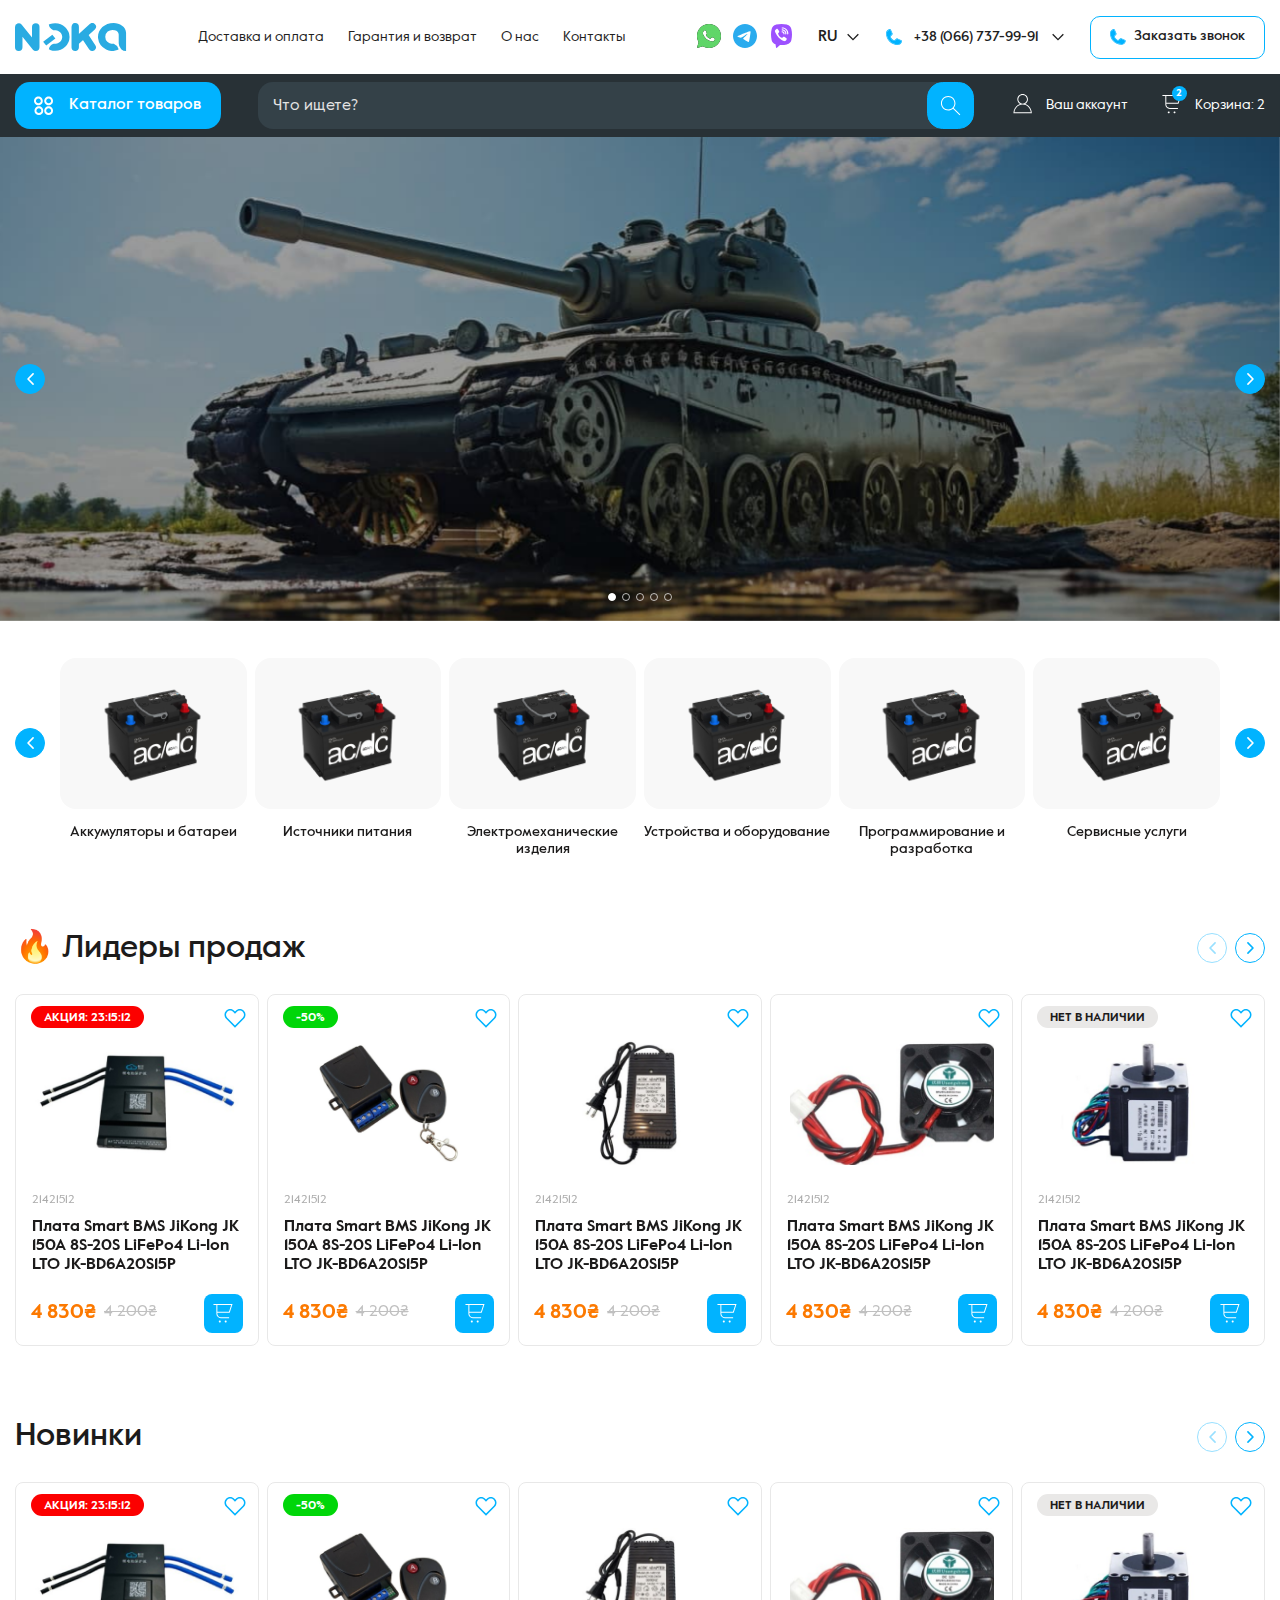
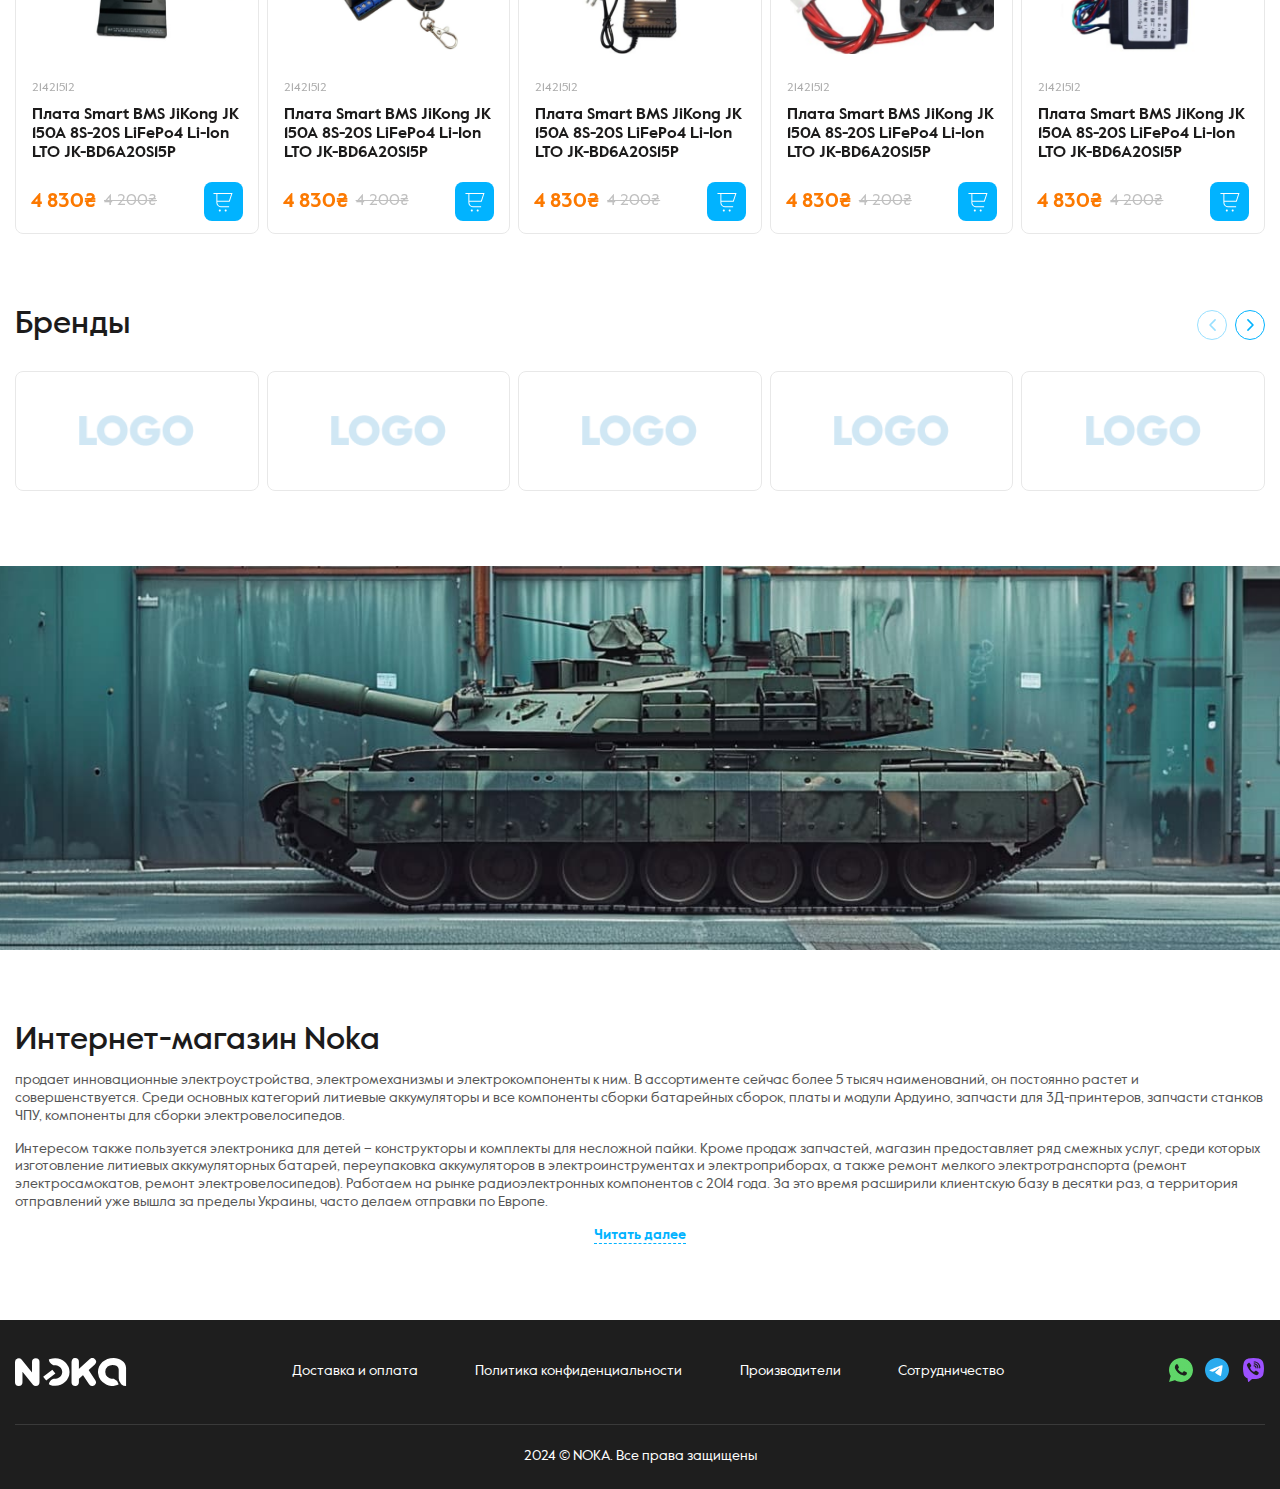
==== commit 5746148d: "Add files via upload" ====
--- a/index.html
+++ b/index.html
@@ -19,127 +19,186 @@
                     <a class="header-top__logo logo" href="#">
                         <img class="logo__img" src="images/logo.svg" alt="logo">
                     </a>
-                    <nav class="header-top__menu menu">
-                        <ul class="menu__list menu-list">
-                            <li class="menu-list__item">
-                                <a class="menu-list__link" href="#">
-                                    Доставка и оплата
-                                </a>
-                            </li>
-                            <li class="menu-list__item">
-                                <a class="menu-list__link" href="#">
-                                    Гарантия и возврат
-                                </a>
-                            </li>
-                            <li class="menu-list__item">
-                                <a class="menu-list__link" href="#">
-                                    О нас
-                                </a>
-                            </li>
-                            <li class="menu-list__item">
-                                <a class="menu-list__link" href="#">
-                                    Контакты
-                                </a>
-                            </li>
-                        </ul>
-                    </nav>
-                    <div class="header-top__socials socials">
-                        <ul class="socials__list socials-list">
-                            <li class="socials-list__item">
-                                <a class="socials-list__link" href="#">
-                                    <svg width="24" height="24" viewBox="0 0 24 24" fill="none"
-                                        xmlns="http://www.w3.org/2000/svg">
-                                        <g clip-path="url(#clip0_2297_2836)">
-                                            <path
-                                                d="M12 0C8.81813 0 5.76375 1.26506 3.51562 3.51469C1.2652 5.76522 0.000643966 8.81734 0 12C0 15.1813 1.26562 18.2357 3.51562 20.4853C5.76375 22.7349 8.81813 24 12 24C15.1819 24 18.2363 22.7349 20.4844 20.4853C22.7344 18.2357 24 15.1813 24 12C24 8.81869 22.7344 5.76431 20.4844 3.51469C18.2363 1.26506 15.1819 0 12 0Z"
-                                                fill="url(#paint0_linear_2297_2836)" />
-                                            <path
-                                                d="M5.43087 11.873C8.92962 10.349 11.2621 9.3443 12.4284 8.8588C15.7621 7.47261 16.454 7.23186 16.9059 7.2237C17.0052 7.22211 17.2265 7.24667 17.3709 7.36339C17.4909 7.46183 17.5246 7.59495 17.5415 7.68842C17.5565 7.7818 17.5771 7.99461 17.5602 8.16074C17.3802 10.0582 16.5984 14.6629 16.2009 16.7882C16.034 17.6874 15.7021 17.9889 15.3815 18.0184C14.684 18.0825 14.1552 17.5579 13.4802 17.1155C12.4246 16.4231 11.8284 15.9922 10.8027 15.3167C9.61774 14.5359 10.3865 14.1067 11.0615 13.4055C11.2377 13.2219 14.309 10.4291 14.3671 10.1758C14.3746 10.1441 14.3821 10.026 14.3109 9.96373C14.2415 9.9013 14.1384 9.92267 14.0634 9.93955C13.9565 9.96355 12.2709 11.0788 9.00087 13.2851C8.52274 13.614 8.08962 13.7743 7.69962 13.7659C7.27212 13.7567 6.44712 13.5236 5.83399 13.3245C5.08399 13.0802 4.48587 12.951 4.53837 12.536C4.56462 12.32 4.86274 12.099 5.43087 11.873Z"
-                                                fill="white" />
-                                        </g>
-                                        <defs>
-                                            <linearGradient id="paint0_linear_2297_2836" x1="1200" y1="0" x2="1200"
-                                                y2="2400" gradientUnits="userSpaceOnUse">
-                                                <stop stop-color="#2AABEE" />
-                                                <stop offset="1" stop-color="#229ED9" />
-                                            </linearGradient>
-                                            <clipPath id="clip0_2297_2836">
-                                                <rect width="24" height="24" fill="white" />
-                                            </clipPath>
-                                        </defs>
-                                    </svg>
-                                </a>
-                            </li>
-                            <li class="socials-list__item">
-                                <a class="socials-list__link" href="#">
-                                    <svg width="24" height="24" viewBox="0 0 24 24" fill="none"
-                                        xmlns="http://www.w3.org/2000/svg">
-                                        <path fill-rule="evenodd" clip-rule="evenodd"
-                                            d="M17.8366 0.618345C14.3219 -0.206115 10.6771 -0.206115 7.16239 0.618345L6.78369 0.706268C5.79505 0.938222 4.88704 1.45324 4.16052 2.19412C3.43401 2.935 2.91743 3.87272 2.66819 4.90313C1.77727 8.58714 1.77727 12.4463 2.66819 16.1303C2.90588 17.113 3.38695 18.0123 4.06262 18.737C4.73829 19.4617 5.58454 19.986 6.51558 20.2569L7.03504 23.5112C7.05162 23.6145 7.0943 23.7113 7.15863 23.7915C7.22296 23.8716 7.3066 23.9322 7.40082 23.9669C7.49504 24.0016 7.59641 24.0092 7.69436 23.9888C7.79232 23.9685 7.88329 23.9209 7.95779 23.8511L11.0087 20.9872C13.2989 21.1339 15.5974 20.9417 17.8366 20.4163L18.2164 20.3284C19.205 20.0964 20.113 19.5814 20.8395 18.8405C21.5661 18.0996 22.0826 17.1619 22.3319 16.1315C23.2227 12.4475 23.2227 8.58832 22.3319 4.9043C22.0825 3.87375 21.5658 2.93592 20.8391 2.19503C20.1124 1.45414 19.2041 0.939201 18.2153 0.70744L17.8366 0.618345ZM8.10525 4.80817C7.89763 4.77646 7.68592 4.82032 7.50535 4.93244H7.48971C7.07079 5.19035 6.6932 5.51508 6.37147 5.89725C6.10336 6.22198 5.95813 6.55022 5.92015 6.86675C5.8978 7.05432 5.91344 7.24423 5.96595 7.42359L5.98606 7.43532C6.28768 8.36496 6.68091 9.25943 7.16128 10.1011C7.78067 11.2834 8.54289 12.3768 9.42905 13.3543L9.45586 13.3942L9.49831 13.427L9.524 13.4586L9.55528 13.4868C10.49 14.4195 11.5344 15.2232 12.6631 15.8783C13.9534 16.6157 14.7365 16.9638 15.2068 17.1092V17.1162C15.3442 17.1608 15.4694 17.1807 15.5956 17.1807C15.9961 17.1497 16.3752 16.9788 16.6725 16.6954C17.0356 16.3578 17.3428 15.9603 17.5819 15.5184V15.5102C17.8064 15.0647 17.7304 14.645 17.4065 14.3601C16.7557 13.7635 16.0521 13.2335 15.3051 12.7775C14.8047 12.4927 14.2964 12.665 14.0908 12.9534L13.6518 13.5348C13.4261 13.8232 13.0173 13.7834 13.0173 13.7834L13.0061 13.7904C9.95522 12.9733 9.14083 9.73187 9.14083 9.73187C9.14083 9.73187 9.10285 9.29108 9.38548 9.066L9.93511 8.60176C10.1987 8.37668 10.382 7.84445 10.0993 7.31926C9.66767 6.53471 9.16366 5.79652 8.59455 5.11532C8.47043 4.955 8.29635 4.84581 8.10302 4.807L8.10525 4.80817ZM13.2597 3.39906C13.1115 3.39906 12.9695 3.46082 12.8647 3.57074C12.76 3.68067 12.7011 3.82976 12.7011 3.98521C12.7011 4.14067 12.76 4.28976 12.8647 4.39969C12.9695 4.50961 13.1115 4.57137 13.2597 4.57137C14.6729 4.57137 15.8458 5.05553 16.7742 5.984C17.2512 6.49161 17.6232 7.093 17.8667 7.75184C18.1114 8.41185 18.2231 9.11641 18.194 9.82214C18.191 9.89911 18.2024 9.97597 18.2276 10.0483C18.2528 10.1207 18.2914 10.1871 18.3411 10.2438C18.4414 10.3584 18.581 10.4264 18.7291 10.4329C18.8773 10.4394 19.0218 10.3839 19.131 10.2786C19.2401 10.1733 19.3049 10.0268 19.3112 9.87137C19.3458 9.00326 19.2085 8.13705 18.9079 7.32746C18.606 6.51404 18.1482 5.7743 17.5629 5.15401L17.5517 5.14228C16.3999 3.98756 14.9421 3.39906 13.2597 3.39906ZM13.2217 5.32633C13.0736 5.32633 12.9315 5.38809 12.8267 5.49802C12.722 5.60794 12.6631 5.75703 12.6631 5.91249C12.6631 6.06795 12.722 6.21704 12.8267 6.32696C12.9315 6.43689 13.0736 6.49864 13.2217 6.49864H13.2407C14.2595 6.57484 15.0013 6.93122 15.5208 7.51621C16.0536 8.11877 16.3296 8.86788 16.3083 9.794C16.3049 9.94946 16.3605 10.1 16.4628 10.2124C16.5652 10.3249 16.7059 10.3901 16.854 10.3936C17.0022 10.3972 17.1456 10.3389 17.2528 10.2315C17.3599 10.1241 17.422 9.97642 17.4255 9.82096C17.4523 8.60528 17.0791 7.55606 16.3396 6.71904V6.71669C15.5833 5.8656 14.5455 5.41543 13.2965 5.32751L13.2776 5.32516L13.2217 5.32633ZM13.2005 7.28995C13.1257 7.28303 13.0504 7.29198 12.979 7.31628C12.9076 7.34058 12.8417 7.37973 12.785 7.43138C12.7284 7.48303 12.6822 7.54612 12.6493 7.6169C12.6164 7.68768 12.5975 7.7647 12.5936 7.84334C12.5897 7.92198 12.6009 8.00064 12.6266 8.07462C12.6523 8.14861 12.692 8.2164 12.7432 8.27395C12.7944 8.3315 12.8562 8.37762 12.9247 8.40957C12.9933 8.44153 13.0674 8.45865 13.1424 8.45991C13.6093 8.48571 13.9076 8.63342 14.0953 8.83154C14.2841 9.03083 14.4248 9.35087 14.4505 9.85144C14.4519 9.9301 14.4684 10.0077 14.499 10.0795C14.5295 10.1513 14.5736 10.216 14.6284 10.2696C14.6833 10.3232 14.7479 10.3647 14.8184 10.3915C14.8889 10.4184 14.9638 10.43 15.0386 10.4259C15.1135 10.4217 15.1868 10.4018 15.2542 10.3672C15.3215 10.3327 15.3816 10.2843 15.4307 10.2249C15.4799 10.1655 15.5172 10.0963 15.5403 10.0215C15.5634 9.94664 15.572 9.86769 15.5654 9.78931C15.5297 9.08593 15.3197 8.4646 14.8896 8.0074C14.4572 7.5502 13.8685 7.32747 13.2005 7.28995Z"
-                                            fill="#9D51FF" />
-                                    </svg>
-                                </a>
-                            </li>
-                        </ul>
-                    </div>
-                    <div class="header-top__lang lang">
-                        <div class="lang__current">
-                            <span>
-                                RU
-                            </span>
-                            <svg width="16" height="16" viewBox="0 0 16 16" fill="none"
-                                xmlns="http://www.w3.org/2000/svg">
-                                <path
-                                    d="M13.8047 5.80495L12.862 4.86228L8.00002 9.72428L3.13802 4.86228L2.19535 5.80495L8.00002 11.6096L13.8047 5.80495Z"
-                                    fill="#1F1F1F" />
-                            </svg>
-                        </div>
-                        <ul class="lang__list">
-                            <li class="lang__list-item">
-                                <a class="lang__list-link" href="#">
-                                    EN
-                                </a>
-                            </li>
-                            <li class="lang__list-item">
-                                <a class="lang__list-link" href="#">
-                                    KZ
-                                </a>
-                            </li>
-                        </ul>
-                    </div>
-                    <div class="header-top__phone phone">
-                        <div class="phone__current">
-                            <svg width="16" height="16" viewBox="0 0 16 16" fill="none"
-                                xmlns="http://www.w3.org/2000/svg">
-                                <path
-                                    d="M15.3986 11.1775L11.4635 9.41661C11.311 9.35059 11.1444 9.32363 10.9788 9.33818C10.8132 9.35273 10.6538 9.40833 10.5152 9.49994C10.5041 9.50698 10.4935 9.51477 10.4835 9.52328L8.41679 11.285C8.3708 11.313 8.3186 11.3293 8.26482 11.3323C8.21103 11.3354 8.15733 11.3251 8.10846 11.3025C6.7551 10.6491 5.35425 9.25911 4.70091 7.92159C4.6778 7.87308 4.66707 7.81961 4.66969 7.76595C4.6723 7.71228 4.68819 7.66011 4.71591 7.61408L6.4826 5.51322C6.49093 5.50322 6.49843 5.49239 6.50593 5.48155C6.59726 5.34305 6.65269 5.18401 6.66724 5.01875C6.68179 4.85348 6.65499 4.6872 6.58927 4.53487L4.82508 0.606485C4.73991 0.407521 4.59249 0.241558 4.40496 0.133517C4.21743 0.0254766 3.99991 -0.018809 3.78506 0.00731059C2.73635 0.145579 1.77384 0.660872 1.0773 1.45694C0.380755 2.25302 -0.00218332 3.27542 9.36447e-06 4.3332C9.36447e-06 10.7666 5.23342 16 11.6668 16C12.7246 16.0022 13.747 15.6193 14.5431 14.9227C15.3392 14.2262 15.8545 13.2637 15.9927 12.215C16.0187 12.0011 15.9748 11.7846 15.8678 11.5976C15.7607 11.4107 15.5961 11.2633 15.3986 11.1775ZM15.3336 12.1316C15.2159 13.0198 14.7788 13.8346 14.1039 14.4239C13.4291 15.0132 12.5627 15.3365 11.6668 15.3334C5.60175 15.3334 0.666685 10.3983 0.666685 4.3332C0.663582 3.43731 0.986881 2.57096 1.57614 1.89612C2.16539 1.22129 2.98026 0.784165 3.8684 0.666486C3.88172 0.665686 3.89508 0.665686 3.9084 0.666486C3.97416 0.667047 4.03829 0.687047 4.09271 0.723971C4.14713 0.760894 4.18941 0.81309 4.21423 0.873989L5.97343 4.80238C5.99395 4.85039 6.00291 4.90255 5.99958 4.95466C5.99625 5.00677 5.98073 5.05737 5.95426 5.10238L4.1884 7.20241C4.18007 7.21324 4.17173 7.22324 4.16423 7.23491C4.07016 7.37878 4.01475 7.54446 4.00336 7.71598C3.99198 7.8875 4.025 8.05905 4.09923 8.21409C4.82341 9.69661 6.31676 11.1791 7.81595 11.9033C7.97205 11.9771 8.14458 12.0091 8.31676 11.9964C8.48893 11.9837 8.65488 11.9267 8.79846 11.8308L8.8293 11.8075L10.8985 10.0475C10.9428 10.0204 10.9928 10.0043 11.0445 10.0004C11.0963 9.99644 11.1482 10.0049 11.196 10.025L15.1302 11.7883C15.1966 11.8159 15.2523 11.8643 15.2889 11.9262C15.3256 11.9881 15.3412 12.0601 15.3336 12.1316Z"
-                                    fill="#01B3FF" />
-                                <path
-                                    d="M15.3336 12.1316C15.2159 13.0198 14.7788 13.8346 14.1039 14.4239C13.4291 15.0132 12.5627 15.3365 11.6668 15.3334C5.60175 15.3334 0.666685 10.3983 0.666685 4.3332C0.663582 3.43731 0.986881 2.57096 1.57614 1.89612C2.16539 1.22129 2.98026 0.784165 3.8684 0.666486C3.88172 0.665686 3.89508 0.665686 3.9084 0.666486C3.97416 0.667047 4.03829 0.687047 4.09271 0.723971C4.14713 0.760894 4.18941 0.81309 4.21423 0.873989L5.97343 4.80238C5.99395 4.85039 6.00291 4.90255 5.99958 4.95466C5.99625 5.00677 5.98073 5.05737 5.95426 5.10238L4.1884 7.20241C4.18007 7.21324 4.17173 7.22324 4.16423 7.23491C4.07016 7.37878 4.01475 7.54446 4.00336 7.71598C3.99198 7.8875 4.025 8.05905 4.09923 8.21409C4.82341 9.69661 6.31676 11.1791 7.81595 11.9033C7.97205 11.9771 8.14458 12.0091 8.31676 11.9964C8.48893 11.9837 8.65488 11.9267 8.79846 11.8308L8.8293 11.8075L10.8985 10.0475C10.9428 10.0204 10.9928 10.0043 11.0445 10.0004C11.0963 9.99644 11.1482 10.0049 11.196 10.025L15.1302 11.7883C15.1966 11.8159 15.2523 11.8643 15.2889 11.9262C15.3256 11.9881 15.3412 12.0601 15.3336 12.1316Z"
-                                    fill="#01B3FF" />
-                            </svg>
-                            <a class="phone__link" href="tel:+380667379991">
-                                +38 (066) 737-99-91
-                            </a>
-                            <svg width="16" height="16" viewBox="0 0 16 16" fill="none"
-                                xmlns="http://www.w3.org/2000/svg">
-                                <path
-                                    d="M13.8047 5.80495L12.862 4.86228L8.00002 9.72428L3.13802 4.86228L2.19535 5.80495L8.00002 11.6096L13.8047 5.80495Z"
-                                    fill="#1F1F1F" />
-                            </svg>
-                        </div>
-                        <ul class="phone__list">
-                            <li class="phone__list-item">
+                    <div class="header-top__wrapper">
+                        <nav class="header-top__menu menu">
+                            <ul class="menu__list menu-list">
+                                <li class="menu-list__item">
+                                    <a class="menu-list__link" href="#">
+                                        Доставка и оплата
+                                    </a>
+                                </li>
+                                <li class="menu-list__item">
+                                    <a class="menu-list__link" href="#">
+                                        Гарантия и возврат
+                                    </a>
+                                </li>
+                                <li class="menu-list__item">
+                                    <a class="menu-list__link" href="#">
+                                        О нас
+                                    </a>
+                                </li>
+                                <li class="menu-list__item">
+                                    <a class="menu-list__link" href="#">
+                                        Контакты
+                                    </a>
+                                </li>
+                            </ul>
+                        </nav>
+                        <div class="header-top__socials socials">
+                            <ul class="socials__list socials-list">
+                                <li class="socials-list__item">
+                                    <a class="socials-list__link" href="#">
+                                        <svg width="24" height="24" viewBox="0 0 24 24" fill="none"
+                                            xmlns="http://www.w3.org/2000/svg">
+                                            <path
+                                                d="M12 0C18.6276 0 24 5.3724 24 12C24 18.6276 18.6276 24 12 24C9.87932 24.0036 7.79591 23.4424 5.96401 22.374L0.00481854 24L1.62722 18.0384C0.557968 16.2059 -0.00369795 14.1216 1.83224e-05 12C1.83224e-05 5.3724 5.37242 0 12 0ZM7.91041 6.36L7.67041 6.3696C7.51524 6.38029 7.36363 6.42104 7.22401 6.4896C7.0939 6.56341 6.97509 6.65555 6.87121 6.7632C6.72721 6.89879 6.64561 7.01639 6.55801 7.13039C6.11416 7.70748 5.87518 8.41597 5.87881 9.14399C5.88121 9.73199 6.03481 10.3044 6.27481 10.8396C6.76561 11.922 7.57321 13.068 8.63881 14.13C8.89561 14.3856 9.14761 14.6424 9.41881 14.8812C10.7429 16.0469 12.3207 16.8876 14.0268 17.3364L14.7084 17.4408C14.9304 17.4528 15.1524 17.436 15.3756 17.4252C15.725 17.4068 16.0662 17.3122 16.3752 17.148C16.5322 17.0668 16.6856 16.9787 16.8348 16.884C16.8348 16.884 16.8856 16.8496 16.9848 16.776C17.1468 16.656 17.2464 16.5708 17.3808 16.4304C17.4816 16.3264 17.5656 16.2056 17.6328 16.068C17.7264 15.8724 17.82 15.4992 17.8584 15.1884C17.8872 14.9508 17.8788 14.8212 17.8752 14.7408C17.8704 14.6124 17.7636 14.4792 17.6472 14.4228L16.9488 14.1096C16.9488 14.1096 15.9048 13.6548 15.2664 13.3644C15.1996 13.3353 15.128 13.3186 15.0552 13.3152C14.9731 13.3066 14.8901 13.3158 14.8118 13.3421C14.7336 13.3684 14.6619 13.4112 14.6016 13.4676C14.5956 13.4652 14.5152 13.5336 13.6476 14.5848C13.5978 14.6517 13.5292 14.7023 13.4506 14.7301C13.3719 14.7578 13.2868 14.7616 13.206 14.7408C13.1278 14.7199 13.0512 14.6935 12.9768 14.6616C12.828 14.5992 12.7764 14.5752 12.6744 14.532C11.9855 14.2319 11.3477 13.8258 10.7844 13.3284C10.6332 13.1964 10.4928 13.0524 10.3488 12.9132C9.87675 12.461 9.46531 11.9496 9.12481 11.3916L9.05401 11.2776C9.00393 11.2005 8.96286 11.118 8.93161 11.0316C8.88601 10.8552 9.00481 10.7136 9.00481 10.7136C9.00481 10.7136 9.29641 10.3944 9.43201 10.2216C9.56401 10.0536 9.67561 9.89039 9.74761 9.77399C9.88921 9.54599 9.93361 9.31199 9.85921 9.13079C9.52321 8.30999 9.17601 7.49359 8.81761 6.68159C8.74681 6.52079 8.53681 6.40559 8.34601 6.38279C8.28121 6.37479 8.21641 6.3684 8.15161 6.3636C7.99049 6.35435 7.82892 6.35596 7.66801 6.3684L7.91041 6.36Z"
+                                                fill="black" />
+                                            <path
+                                                d="M12 0C18.6276 0 24 5.3724 24 12C24 18.6276 18.6276 24 12 24C9.87932 24.0036 7.79591 23.4424 5.96401 22.374L0.00481854 24L1.62722 18.0384C0.557968 16.2059 -0.00369795 14.1216 1.83224e-05 12C1.83224e-05 5.3724 5.37242 0 12 0ZM7.91041 6.36L7.67041 6.3696C7.51524 6.38029 7.36363 6.42104 7.22401 6.4896C7.0939 6.56341 6.97509 6.65555 6.87121 6.7632C6.72721 6.89879 6.64561 7.01639 6.55801 7.13039C6.11416 7.70748 5.87518 8.41597 5.87881 9.14399C5.88121 9.73199 6.03481 10.3044 6.27481 10.8396C6.76561 11.922 7.57321 13.068 8.63881 14.13C8.89561 14.3856 9.14761 14.6424 9.41881 14.8812C10.7429 16.0469 12.3207 16.8876 14.0268 17.3364L14.7084 17.4408C14.9304 17.4528 15.1524 17.436 15.3756 17.4252C15.725 17.4068 16.0662 17.3122 16.3752 17.148C16.5322 17.0668 16.6856 16.9787 16.8348 16.884C16.8348 16.884 16.8856 16.8496 16.9848 16.776C17.1468 16.656 17.2464 16.5708 17.3808 16.4304C17.4816 16.3264 17.5656 16.2056 17.6328 16.068C17.7264 15.8724 17.82 15.4992 17.8584 15.1884C17.8872 14.9508 17.8788 14.8212 17.8752 14.7408C17.8704 14.6124 17.7636 14.4792 17.6472 14.4228L16.9488 14.1096C16.9488 14.1096 15.9048 13.6548 15.2664 13.3644C15.1996 13.3353 15.128 13.3186 15.0552 13.3152C14.9731 13.3066 14.8901 13.3158 14.8118 13.3421C14.7336 13.3684 14.6619 13.4112 14.6016 13.4676C14.5956 13.4652 14.5152 13.5336 13.6476 14.5848C13.5978 14.6517 13.5292 14.7023 13.4506 14.7301C13.3719 14.7578 13.2868 14.7616 13.206 14.7408C13.1278 14.7199 13.0512 14.6935 12.9768 14.6616C12.828 14.5992 12.7764 14.5752 12.6744 14.532C11.9855 14.2319 11.3477 13.8258 10.7844 13.3284C10.6332 13.1964 10.4928 13.0524 10.3488 12.9132C9.87675 12.461 9.46531 11.9496 9.12481 11.3916L9.05401 11.2776C9.00393 11.2005 8.96286 11.118 8.93161 11.0316C8.88601 10.8552 9.00481 10.7136 9.00481 10.7136C9.00481 10.7136 9.29641 10.3944 9.43201 10.2216C9.56401 10.0536 9.67561 9.89039 9.74761 9.77399C9.88921 9.54599 9.93361 9.31199 9.85921 9.13079C9.52321 8.30999 9.17601 7.49359 8.81761 6.68159C8.74681 6.52079 8.53681 6.40559 8.34601 6.38279C8.28121 6.37479 8.21641 6.3684 8.15161 6.3636C7.99049 6.35435 7.82892 6.35596 7.66801 6.3684L7.91041 6.36Z"
+                                                fill="url(#paint0_linear_2297_2841)" />
+                                            <defs>
+                                                <linearGradient id="paint0_linear_2297_2841" x1="1200" y1="2400"
+                                                    x2="1200" y2="0" gradientUnits="userSpaceOnUse">
+                                                    <stop stop-color="#1FAF38" />
+                                                    <stop offset="1" stop-color="#60D669" />
+                                                </linearGradient>
+                                            </defs>
+                                        </svg>
+                                    </a>
+                                </li>
+                                <li class="socials-list__item">
+                                    <a class="socials-list__link" href="#">
+                                        <svg width="24" height="24" viewBox="0 0 24 24" fill="none"
+                                            xmlns="http://www.w3.org/2000/svg">
+                                            <g clip-path="url(#clip0_2297_2836)">
+                                                <path
+                                                    d="M12 0C8.81813 0 5.76375 1.26506 3.51562 3.51469C1.2652 5.76522 0.000643966 8.81734 0 12C0 15.1813 1.26562 18.2357 3.51562 20.4853C5.76375 22.7349 8.81813 24 12 24C15.1819 24 18.2363 22.7349 20.4844 20.4853C22.7344 18.2357 24 15.1813 24 12C24 8.81869 22.7344 5.76431 20.4844 3.51469C18.2363 1.26506 15.1819 0 12 0Z"
+                                                    fill="url(#paint0_linear_2297_2836)" />
+                                                <path
+                                                    d="M5.43087 11.873C8.92962 10.349 11.2621 9.3443 12.4284 8.8588C15.7621 7.47261 16.454 7.23186 16.9059 7.2237C17.0052 7.22211 17.2265 7.24667 17.3709 7.36339C17.4909 7.46183 17.5246 7.59495 17.5415 7.68842C17.5565 7.7818 17.5771 7.99461 17.5602 8.16074C17.3802 10.0582 16.5984 14.6629 16.2009 16.7882C16.034 17.6874 15.7021 17.9889 15.3815 18.0184C14.684 18.0825 14.1552 17.5579 13.4802 17.1155C12.4246 16.4231 11.8284 15.9922 10.8027 15.3167C9.61774 14.5359 10.3865 14.1067 11.0615 13.4055C11.2377 13.2219 14.309 10.4291 14.3671 10.1758C14.3746 10.1441 14.3821 10.026 14.3109 9.96373C14.2415 9.9013 14.1384 9.92267 14.0634 9.93955C13.9565 9.96355 12.2709 11.0788 9.00087 13.2851C8.52274 13.614 8.08962 13.7743 7.69962 13.7659C7.27212 13.7567 6.44712 13.5236 5.83399 13.3245C5.08399 13.0802 4.48587 12.951 4.53837 12.536C4.56462 12.32 4.86274 12.099 5.43087 11.873Z"
+                                                    fill="white" />
+                                            </g>
+                                            <defs>
+                                                <linearGradient id="paint0_linear_2297_2836" x1="1200" y1="0" x2="1200"
+                                                    y2="2400" gradientUnits="userSpaceOnUse">
+                                                    <stop stop-color="#2AABEE" />
+                                                    <stop offset="1" stop-color="#229ED9" />
+                                                </linearGradient>
+                                                <clipPath id="clip0_2297_2836">
+                                                    <rect width="24" height="24" fill="white" />
+                                                </clipPath>
+                                            </defs>
+                                        </svg>
+                                    </a>
+                                </li>
+                                <li class="socials-list__item">
+                                    <a class="socials-list__link" href="#">
+                                        <svg width="24" height="24" viewBox="0 0 24 24" fill="none"
+                                            xmlns="http://www.w3.org/2000/svg">
+                                            <path fill-rule="evenodd" clip-rule="evenodd"
+                                                d="M17.8366 0.618345C14.3219 -0.206115 10.6771 -0.206115 7.16239 0.618345L6.78369 0.706268C5.79505 0.938222 4.88704 1.45324 4.16052 2.19412C3.43401 2.935 2.91743 3.87272 2.66819 4.90313C1.77727 8.58714 1.77727 12.4463 2.66819 16.1303C2.90588 17.113 3.38695 18.0123 4.06262 18.737C4.73829 19.4617 5.58454 19.986 6.51558 20.2569L7.03504 23.5112C7.05162 23.6145 7.0943 23.7113 7.15863 23.7915C7.22296 23.8716 7.3066 23.9322 7.40082 23.9669C7.49504 24.0016 7.59641 24.0092 7.69436 23.9888C7.79232 23.9685 7.88329 23.9209 7.95779 23.8511L11.0087 20.9872C13.2989 21.1339 15.5974 20.9417 17.8366 20.4163L18.2164 20.3284C19.205 20.0964 20.113 19.5814 20.8395 18.8405C21.5661 18.0996 22.0826 17.1619 22.3319 16.1315C23.2227 12.4475 23.2227 8.58832 22.3319 4.9043C22.0825 3.87375 21.5658 2.93592 20.8391 2.19503C20.1124 1.45414 19.2041 0.939201 18.2153 0.70744L17.8366 0.618345ZM8.10525 4.80817C7.89763 4.77646 7.68592 4.82032 7.50535 4.93244H7.48971C7.07079 5.19035 6.6932 5.51508 6.37147 5.89725C6.10336 6.22198 5.95813 6.55022 5.92015 6.86675C5.8978 7.05432 5.91344 7.24423 5.96595 7.42359L5.98606 7.43532C6.28768 8.36496 6.68091 9.25943 7.16128 10.1011C7.78067 11.2834 8.54289 12.3768 9.42905 13.3543L9.45586 13.3942L9.49831 13.427L9.524 13.4586L9.55528 13.4868C10.49 14.4195 11.5344 15.2232 12.6631 15.8783C13.9534 16.6157 14.7365 16.9638 15.2068 17.1092V17.1162C15.3442 17.1608 15.4694 17.1807 15.5956 17.1807C15.9961 17.1497 16.3752 16.9788 16.6725 16.6954C17.0356 16.3578 17.3428 15.9603 17.5819 15.5184V15.5102C17.8064 15.0647 17.7304 14.645 17.4065 14.3601C16.7557 13.7635 16.0521 13.2335 15.3051 12.7775C14.8047 12.4927 14.2964 12.665 14.0908 12.9534L13.6518 13.5348C13.4261 13.8232 13.0173 13.7834 13.0173 13.7834L13.0061 13.7904C9.95522 12.9733 9.14083 9.73187 9.14083 9.73187C9.14083 9.73187 9.10285 9.29108 9.38548 9.066L9.93511 8.60176C10.1987 8.37668 10.382 7.84445 10.0993 7.31926C9.66767 6.53471 9.16366 5.79652 8.59455 5.11532C8.47043 4.955 8.29635 4.84581 8.10302 4.807L8.10525 4.80817ZM13.2597 3.39906C13.1115 3.39906 12.9695 3.46082 12.8647 3.57074C12.76 3.68067 12.7011 3.82976 12.7011 3.98521C12.7011 4.14067 12.76 4.28976 12.8647 4.39969C12.9695 4.50961 13.1115 4.57137 13.2597 4.57137C14.6729 4.57137 15.8458 5.05553 16.7742 5.984C17.2512 6.49161 17.6232 7.093 17.8667 7.75184C18.1114 8.41185 18.2231 9.11641 18.194 9.82214C18.191 9.89911 18.2024 9.97597 18.2276 10.0483C18.2528 10.1207 18.2914 10.1871 18.3411 10.2438C18.4414 10.3584 18.581 10.4264 18.7291 10.4329C18.8773 10.4394 19.0218 10.3839 19.131 10.2786C19.2401 10.1733 19.3049 10.0268 19.3112 9.87137C19.3458 9.00326 19.2085 8.13705 18.9079 7.32746C18.606 6.51404 18.1482 5.7743 17.5629 5.15401L17.5517 5.14228C16.3999 3.98756 14.9421 3.39906 13.2597 3.39906ZM13.2217 5.32633C13.0736 5.32633 12.9315 5.38809 12.8267 5.49802C12.722 5.60794 12.6631 5.75703 12.6631 5.91249C12.6631 6.06795 12.722 6.21704 12.8267 6.32696C12.9315 6.43689 13.0736 6.49864 13.2217 6.49864H13.2407C14.2595 6.57484 15.0013 6.93122 15.5208 7.51621C16.0536 8.11877 16.3296 8.86788 16.3083 9.794C16.3049 9.94946 16.3605 10.1 16.4628 10.2124C16.5652 10.3249 16.7059 10.3901 16.854 10.3936C17.0022 10.3972 17.1456 10.3389 17.2528 10.2315C17.3599 10.1241 17.422 9.97642 17.4255 9.82096C17.4523 8.60528 17.0791 7.55606 16.3396 6.71904V6.71669C15.5833 5.8656 14.5455 5.41543 13.2965 5.32751L13.2776 5.32516L13.2217 5.32633ZM13.2005 7.28995C13.1257 7.28303 13.0504 7.29198 12.979 7.31628C12.9076 7.34058 12.8417 7.37973 12.785 7.43138C12.7284 7.48303 12.6822 7.54612 12.6493 7.6169C12.6164 7.68768 12.5975 7.7647 12.5936 7.84334C12.5897 7.92198 12.6009 8.00064 12.6266 8.07462C12.6523 8.14861 12.692 8.2164 12.7432 8.27395C12.7944 8.3315 12.8562 8.37762 12.9247 8.40957C12.9933 8.44153 13.0674 8.45865 13.1424 8.45991C13.6093 8.48571 13.9076 8.63342 14.0953 8.83154C14.2841 9.03083 14.4248 9.35087 14.4505 9.85144C14.4519 9.9301 14.4684 10.0077 14.499 10.0795C14.5295 10.1513 14.5736 10.216 14.6284 10.2696C14.6833 10.3232 14.7479 10.3647 14.8184 10.3915C14.8889 10.4184 14.9638 10.43 15.0386 10.4259C15.1135 10.4217 15.1868 10.4018 15.2542 10.3672C15.3215 10.3327 15.3816 10.2843 15.4307 10.2249C15.4799 10.1655 15.5172 10.0963 15.5403 10.0215C15.5634 9.94664 15.572 9.86769 15.5654 9.78931C15.5297 9.08593 15.3197 8.4646 14.8896 8.0074C14.4572 7.5502 13.8685 7.32747 13.2005 7.28995Z"
+                                                fill="#9D51FF" />
+                                        </svg>
+                                    </a>
+                                </li>
+                            </ul>
+                        </div>
+                        <div class="header-top__lang lang">
+                            <div class="lang__current">
+                                <span>
+                                    RU
+                                </span>
+                                <svg width="16" height="16" viewBox="0 0 16 16" fill="none"
+                                    xmlns="http://www.w3.org/2000/svg">
+                                    <path
+                                        d="M13.8047 5.80495L12.862 4.86228L8.00002 9.72428L3.13802 4.86228L2.19535 5.80495L8.00002 11.6096L13.8047 5.80495Z"
+                                        fill="#1F1F1F" />
+                                </svg>
+                            </div>
+                            <ul class="lang__list">
+                                <li class="lang__list-item">
+                                    <a class="lang__list-link" href="#">
+                                        EN
+                                    </a>
+                                </li>
+                                <li class="lang__list-item">
+                                    <a class="lang__list-link" href="#">
+                                        KZ
+                                    </a>
+                                </li>
+                            </ul>
+                        </div>
+                        <div class="header-top__phone phone">
+                            <div class="phone__current">
+                                <svg width="16" height="16" viewBox="0 0 16 16" fill="none"
+                                    xmlns="http://www.w3.org/2000/svg">
+                                    <path
+                                        d="M15.3986 11.1775L11.4635 9.41661C11.311 9.35059 11.1444 9.32363 10.9788 9.33818C10.8132 9.35273 10.6538 9.40833 10.5152 9.49994C10.5041 9.50698 10.4935 9.51477 10.4835 9.52328L8.41679 11.285C8.3708 11.313 8.3186 11.3293 8.26482 11.3323C8.21103 11.3354 8.15733 11.3251 8.10846 11.3025C6.7551 10.6491 5.35425 9.25911 4.70091 7.92159C4.6778 7.87308 4.66707 7.81961 4.66969 7.76595C4.6723 7.71228 4.68819 7.66011 4.71591 7.61408L6.4826 5.51322C6.49093 5.50322 6.49843 5.49239 6.50593 5.48155C6.59726 5.34305 6.65269 5.18401 6.66724 5.01875C6.68179 4.85348 6.65499 4.6872 6.58927 4.53487L4.82508 0.606485C4.73991 0.407521 4.59249 0.241558 4.40496 0.133517C4.21743 0.0254766 3.99991 -0.018809 3.78506 0.00731059C2.73635 0.145579 1.77384 0.660872 1.0773 1.45694C0.380755 2.25302 -0.00218332 3.27542 9.36447e-06 4.3332C9.36447e-06 10.7666 5.23342 16 11.6668 16C12.7246 16.0022 13.747 15.6193 14.5431 14.9227C15.3392 14.2262 15.8545 13.2637 15.9927 12.215C16.0187 12.0011 15.9748 11.7846 15.8678 11.5976C15.7607 11.4107 15.5961 11.2633 15.3986 11.1775ZM15.3336 12.1316C15.2159 13.0198 14.7788 13.8346 14.1039 14.4239C13.4291 15.0132 12.5627 15.3365 11.6668 15.3334C5.60175 15.3334 0.666685 10.3983 0.666685 4.3332C0.663582 3.43731 0.986881 2.57096 1.57614 1.89612C2.16539 1.22129 2.98026 0.784165 3.8684 0.666486C3.88172 0.665686 3.89508 0.665686 3.9084 0.666486C3.97416 0.667047 4.03829 0.687047 4.09271 0.723971C4.14713 0.760894 4.18941 0.81309 4.21423 0.873989L5.97343 4.80238C5.99395 4.85039 6.00291 4.90255 5.99958 4.95466C5.99625 5.00677 5.98073 5.05737 5.95426 5.10238L4.1884 7.20241C4.18007 7.21324 4.17173 7.22324 4.16423 7.23491C4.07016 7.37878 4.01475 7.54446 4.00336 7.71598C3.99198 7.8875 4.025 8.05905 4.09923 8.21409C4.82341 9.69661 6.31676 11.1791 7.81595 11.9033C7.97205 11.9771 8.14458 12.0091 8.31676 11.9964C8.48893 11.9837 8.65488 11.9267 8.79846 11.8308L8.8293 11.8075L10.8985 10.0475C10.9428 10.0204 10.9928 10.0043 11.0445 10.0004C11.0963 9.99644 11.1482 10.0049 11.196 10.025L15.1302 11.7883C15.1966 11.8159 15.2523 11.8643 15.2889 11.9262C15.3256 11.9881 15.3412 12.0601 15.3336 12.1316Z"
+                                        fill="#01B3FF" />
+                                    <path
+                                        d="M15.3336 12.1316C15.2159 13.0198 14.7788 13.8346 14.1039 14.4239C13.4291 15.0132 12.5627 15.3365 11.6668 15.3334C5.60175 15.3334 0.666685 10.3983 0.666685 4.3332C0.663582 3.43731 0.986881 2.57096 1.57614 1.89612C2.16539 1.22129 2.98026 0.784165 3.8684 0.666486C3.88172 0.665686 3.89508 0.665686 3.9084 0.666486C3.97416 0.667047 4.03829 0.687047 4.09271 0.723971C4.14713 0.760894 4.18941 0.81309 4.21423 0.873989L5.97343 4.80238C5.99395 4.85039 6.00291 4.90255 5.99958 4.95466C5.99625 5.00677 5.98073 5.05737 5.95426 5.10238L4.1884 7.20241C4.18007 7.21324 4.17173 7.22324 4.16423 7.23491C4.07016 7.37878 4.01475 7.54446 4.00336 7.71598C3.99198 7.8875 4.025 8.05905 4.09923 8.21409C4.82341 9.69661 6.31676 11.1791 7.81595 11.9033C7.97205 11.9771 8.14458 12.0091 8.31676 11.9964C8.48893 11.9837 8.65488 11.9267 8.79846 11.8308L8.8293 11.8075L10.8985 10.0475C10.9428 10.0204 10.9928 10.0043 11.0445 10.0004C11.0963 9.99644 11.1482 10.0049 11.196 10.025L15.1302 11.7883C15.1966 11.8159 15.2523 11.8643 15.2889 11.9262C15.3256 11.9881 15.3412 12.0601 15.3336 12.1316Z"
+                                        fill="#01B3FF" />
+                                </svg>
                                 <a class="phone__link" href="tel:+380667379991">
                                     +38 (066) 737-99-91
                                 </a>
-                            </li>
-                            <li class="phone__list-item">
-                                <a class="phone__link" href="tel:+380667379991">
-                                    +38 (066) 737-99-91
-                                </a>
-                            </li>
-                        </ul>
+                                <svg width="16" height="16" viewBox="0 0 16 16" fill="none"
+                                    xmlns="http://www.w3.org/2000/svg">
+                                    <path
+                                        d="M13.8047 5.80495L12.862 4.86228L8.00002 9.72428L3.13802 4.86228L2.19535 5.80495L8.00002 11.6096L13.8047 5.80495Z"
+                                        fill="#1F1F1F" />
+                                </svg>
+                            </div>
+                            <ul class="phone__list">
+                                <li class="phone__list-item">
+                                    <a class="phone__link" href="tel:+380667379991">
+                                        +38 (066) 737-99-91
+                                    </a>
+                                </li>
+                                <li class="phone__list-item">
+                                    <a class="phone__link" href="tel:+380667379991">
+                                        +38 (066) 737-99-91
+                                    </a>
+                                </li>
+                            </ul>
+                        </div>
+                        <div class="header-top__user-nav user-nav">
+                            <a class="user-nav__link user-nav__link--user" href="#">
+                                <div class="user-nav__icon">
+                                    <svg width="24" height="24" viewBox="0 0 24 24" fill="none"
+                                        xmlns="http://www.w3.org/2000/svg">
+                                        <path
+                                            d="M14.5445 12.3735C16.3 11.4545 17.5 9.619 17.5 7.5C17.5 4.4625 15.0375 2 12 2C8.9625 2 6.5 4.4625 6.5 7.5C6.5 9.619 7.7 11.4545 9.4555 12.3735C5.445 13.545 2.5 17.4045 2.5 22H21.5C21.5 17.4045 18.555 13.545 14.5445 12.3735ZM7.5 7.5C7.5 5.0185 9.5185 3 12 3C14.4815 3 16.5 5.0185 16.5 7.5C16.5 9.9815 14.4815 12 12 12C9.5185 12 7.5 9.9815 7.5 7.5ZM12 13C16.3675 13 19.9765 16.5065 20.448 21H3.552C4.0235 16.5065 7.6325 13 12 13Z"
+                                            fill="white" />
+                                    </svg>
+                                </div>
+                                <span>
+                                    Ваш аккаунт
+                                </span>
+                            </a>
+                            <a class="user-nav__link user-nav__link--basket" href="#">
+                                <div class="user-nav__icon">
+                                    <svg width="24" height="24" viewBox="0 0 24 24" fill="none"
+                                        xmlns="http://www.w3.org/2000/svg">
+                                        <path
+                                            d="M2.5 3V4H5.5V13C5.5 15.481 7.5185 17.5 10 17.5H18.5V16.5H10C8.0705 16.5 6.5 14.93 6.5 13V12H19.088L22 3H2.5ZM20.6255 4L18.361 11H6.5V4H20.6255Z"
+                                            fill="white" />
+                                        <path
+                                            d="M9 22C9.55228 22 10 21.5523 10 21C10 20.4477 9.55228 20 9 20C8.44772 20 8 20.4477 8 21C8 21.5523 8.44772 22 9 22Z"
+                                            fill="white" />
+                                        <path
+                                            d="M15 22C15.5523 22 16 21.5523 16 21C16 20.4477 15.5523 20 15 20C14.4477 20 14 20.4477 14 21C14 21.5523 14.4477 22 15 22Z"
+                                            fill="white" />
+                                    </svg>
+                                    <span>
+                                        2
+                                    </span>
+                                </div>
+                                <span>
+                                    Корзина: 2
+                                </span>
+                            </a>
+                        </div>
                     </div>
                     <a class="header-top__call call" href="#">
                         <svg width="16" height="16" viewBox="0 0 16 16" fill="none" xmlns="http://www.w3.org/2000/svg">
@@ -154,6 +213,11 @@
                             Заказать звонок
                         </span>
                     </a>
+                    <div class="header-top__burger burger">
+                        <span></span>
+                        <span></span>
+                        <span></span>
+                    </div>
                 </div>
             </div>
         </div>
@@ -254,7 +318,7 @@
                             </picture>
                         </div>
                     </div>
-                    <div class="heading-swiper__arrows heading-arrows arrows--betweens">
+                    <div class="heading-swiper__arrows heading-arrows arrows arrows--betweens">
                         <div class="container">
                             <div class="arrows__inner">
                                 <div class="heading-arrows__arrow heading-arrows__arrow--prev arrow arrow--prev">
@@ -487,26 +551,31 @@
                                         <h5 class="card__title">
                                             Плата Smart BMS JiKong JK 150A 8S-20S LiFePo4 Li-Ion LTO JK-BD6A20S15P
                                         </h5>
-                                        <div class="card__footer card-footer">
-                                            <div class="card-footer__price">
-                                                4 830₴
-                                            </div>
-                                            <a class="card-footer__basket" href="#">
-                                                <svg width="24" height="24" viewBox="0 0 24 24" fill="none"
-                                                    xmlns="http://www.w3.org/2000/svg">
-                                                    <path
-                                                        d="M2.5 3V4H5.5V13C5.5 15.481 7.5185 17.5 10 17.5H18.5V16.5H10C8.0705 16.5 6.5 14.93 6.5 13V12H19.088L22 3H2.5ZM20.6255 4L18.361 11H6.5V4H20.6255Z"
-                                                        fill="white" />
-                                                    <path
-                                                        d="M9 22C9.55228 22 10 21.5523 10 21C10 20.4477 9.55228 20 9 20C8.44772 20 8 20.4477 8 21C8 21.5523 8.44772 22 9 22Z"
-                                                        fill="white" />
-                                                    <path
-                                                        d="M15 22C15.5523 22 16 21.5523 16 21C16 20.4477 15.5523 20 15 20C14.4477 20 14 20.4477 14 21C14 21.5523 14.4477 22 15 22Z"
-                                                        fill="white" />
-                                                </svg>
-                                            </a>
-                                        </div>
-                                    </a>
+                                    </a>
+                                    <div class="card__footer card-footer">
+                                        <div class="card-footer__wrapper">
+                                            <ins class="card-footer__price">
+                                                4 830₴
+                                            </ins>
+                                            <del class="card-footer__past">
+                                                4 200₴
+                                            </del>
+                                        </div>
+                                        <a class="card-footer__basket" href="#">
+                                            <svg width="24" height="24" viewBox="0 0 24 24" fill="none"
+                                                xmlns="http://www.w3.org/2000/svg">
+                                                <path
+                                                    d="M2.5 3V4H5.5V13C5.5 15.481 7.5185 17.5 10 17.5H18.5V16.5H10C8.0705 16.5 6.5 14.93 6.5 13V12H19.088L22 3H2.5ZM20.6255 4L18.361 11H6.5V4H20.6255Z"
+                                                    fill="white" />
+                                                <path
+                                                    d="M9 22C9.55228 22 10 21.5523 10 21C10 20.4477 9.55228 20 9 20C8.44772 20 8 20.4477 8 21C8 21.5523 8.44772 22 9 22Z"
+                                                    fill="white" />
+                                                <path
+                                                    d="M15 22C15.5523 22 16 21.5523 16 21C16 20.4477 15.5523 20 15 20C14.4477 20 14 20.4477 14 21C14 21.5523 14.4477 22 15 22Z"
+                                                    fill="white" />
+                                            </svg>
+                                        </a>
+                                    </div>
                                 </div>
                             </div>
                             <div class="cards-swiper__slide cards-slide swiper-slide">
@@ -532,26 +601,31 @@
                                         <h5 class="card__title">
                                             Плата Smart BMS JiKong JK 150A 8S-20S LiFePo4 Li-Ion LTO JK-BD6A20S15P
                                         </h5>
-                                        <div class="card__footer card-footer">
-                                            <div class="card-footer__price">
-                                                4 830₴
-                                            </div>
-                                            <a class="card-footer__basket" href="#">
-                                                <svg width="24" height="24" viewBox="0 0 24 24" fill="none"
-                                                    xmlns="http://www.w3.org/2000/svg">
-                                                    <path
-                                                        d="M2.5 3V4H5.5V13C5.5 15.481 7.5185 17.5 10 17.5H18.5V16.5H10C8.0705 16.5 6.5 14.93 6.5 13V12H19.088L22 3H2.5ZM20.6255 4L18.361 11H6.5V4H20.6255Z"
-                                                        fill="white" />
-                                                    <path
-                                                        d="M9 22C9.55228 22 10 21.5523 10 21C10 20.4477 9.55228 20 9 20C8.44772 20 8 20.4477 8 21C8 21.5523 8.44772 22 9 22Z"
-                                                        fill="white" />
-                                                    <path
-                                                        d="M15 22C15.5523 22 16 21.5523 16 21C16 20.4477 15.5523 20 15 20C14.4477 20 14 20.4477 14 21C14 21.5523 14.4477 22 15 22Z"
-                                                        fill="white" />
-                                                </svg>
-                                            </a>
-                                        </div>
-                                    </a>
+                                    </a>
+                                    <div class="card__footer card-footer">
+                                        <div class="card-footer__wrapper">
+                                            <ins class="card-footer__price">
+                                                4 830₴
+                                            </ins>
+                                            <del class="card-footer__past">
+                                                4 200₴
+                                            </del>
+                                        </div>
+                                        <a class="card-footer__basket" href="#">
+                                            <svg width="24" height="24" viewBox="0 0 24 24" fill="none"
+                                                xmlns="http://www.w3.org/2000/svg">
+                                                <path
+                                                    d="M2.5 3V4H5.5V13C5.5 15.481 7.5185 17.5 10 17.5H18.5V16.5H10C8.0705 16.5 6.5 14.93 6.5 13V12H19.088L22 3H2.5ZM20.6255 4L18.361 11H6.5V4H20.6255Z"
+                                                    fill="white" />
+                                                <path
+                                                    d="M9 22C9.55228 22 10 21.5523 10 21C10 20.4477 9.55228 20 9 20C8.44772 20 8 20.4477 8 21C8 21.5523 8.44772 22 9 22Z"
+                                                    fill="white" />
+                                                <path
+                                                    d="M15 22C15.5523 22 16 21.5523 16 21C16 20.4477 15.5523 20 15 20C14.4477 20 14 20.4477 14 21C14 21.5523 14.4477 22 15 22Z"
+                                                    fill="white" />
+                                            </svg>
+                                        </a>
+                                    </div>
                                 </div>
                             </div>
                             <div class="cards-swiper__slide cards-slide swiper-slide">
@@ -574,26 +648,31 @@
                                         <h5 class="card__title">
                                             Плата Smart BMS JiKong JK 150A 8S-20S LiFePo4 Li-Ion LTO JK-BD6A20S15P
                                         </h5>
-                                        <div class="card__footer card-footer">
-                                            <div class="card-footer__price">
-                                                4 830₴
-                                            </div>
-                                            <a class="card-footer__basket" href="#">
-                                                <svg width="24" height="24" viewBox="0 0 24 24" fill="none"
-                                                    xmlns="http://www.w3.org/2000/svg">
-                                                    <path
-                                                        d="M2.5 3V4H5.5V13C5.5 15.481 7.5185 17.5 10 17.5H18.5V16.5H10C8.0705 16.5 6.5 14.93 6.5 13V12H19.088L22 3H2.5ZM20.6255 4L18.361 11H6.5V4H20.6255Z"
-                                                        fill="white" />
-                                                    <path
-                                                        d="M9 22C9.55228 22 10 21.5523 10 21C10 20.4477 9.55228 20 9 20C8.44772 20 8 20.4477 8 21C8 21.5523 8.44772 22 9 22Z"
-                                                        fill="white" />
-                                                    <path
-                                                        d="M15 22C15.5523 22 16 21.5523 16 21C16 20.4477 15.5523 20 15 20C14.4477 20 14 20.4477 14 21C14 21.5523 14.4477 22 15 22Z"
-                                                        fill="white" />
-                                                </svg>
-                                            </a>
-                                        </div>
-                                    </a>
+                                    </a>
+                                    <div class="card__footer card-footer">
+                                        <div class="card-footer__wrapper">
+                                            <ins class="card-footer__price">
+                                                4 830₴
+                                            </ins>
+                                            <del class="card-footer__past">
+                                                4 200₴
+                                            </del>
+                                        </div>
+                                        <a class="card-footer__basket" href="#">
+                                            <svg width="24" height="24" viewBox="0 0 24 24" fill="none"
+                                                xmlns="http://www.w3.org/2000/svg">
+                                                <path
+                                                    d="M2.5 3V4H5.5V13C5.5 15.481 7.5185 17.5 10 17.5H18.5V16.5H10C8.0705 16.5 6.5 14.93 6.5 13V12H19.088L22 3H2.5ZM20.6255 4L18.361 11H6.5V4H20.6255Z"
+                                                    fill="white" />
+                                                <path
+                                                    d="M9 22C9.55228 22 10 21.5523 10 21C10 20.4477 9.55228 20 9 20C8.44772 20 8 20.4477 8 21C8 21.5523 8.44772 22 9 22Z"
+                                                    fill="white" />
+                                                <path
+                                                    d="M15 22C15.5523 22 16 21.5523 16 21C16 20.4477 15.5523 20 15 20C14.4477 20 14 20.4477 14 21C14 21.5523 14.4477 22 15 22Z"
+                                                    fill="white" />
+                                            </svg>
+                                        </a>
+                                    </div>
                                 </div>
                             </div>
                             <div class="cards-swiper__slide cards-slide swiper-slide">
@@ -616,26 +695,31 @@
                                         <h5 class="card__title">
                                             Плата Smart BMS JiKong JK 150A 8S-20S LiFePo4 Li-Ion LTO JK-BD6A20S15P
                                         </h5>
-                                        <div class="card__footer card-footer">
-                                            <div class="card-footer__price">
-                                                4 830₴
-                                            </div>
-                                            <a class="card-footer__basket" href="#">
-                                                <svg width="24" height="24" viewBox="0 0 24 24" fill="none"
-                                                    xmlns="http://www.w3.org/2000/svg">
-                                                    <path
-                                                        d="M2.5 3V4H5.5V13C5.5 15.481 7.5185 17.5 10 17.5H18.5V16.5H10C8.0705 16.5 6.5 14.93 6.5 13V12H19.088L22 3H2.5ZM20.6255 4L18.361 11H6.5V4H20.6255Z"
-                                                        fill="white" />
-                                                    <path
-                                                        d="M9 22C9.55228 22 10 21.5523 10 21C10 20.4477 9.55228 20 9 20C8.44772 20 8 20.4477 8 21C8 21.5523 8.44772 22 9 22Z"
-                                                        fill="white" />
-                                                    <path
-                                                        d="M15 22C15.5523 22 16 21.5523 16 21C16 20.4477 15.5523 20 15 20C14.4477 20 14 20.4477 14 21C14 21.5523 14.4477 22 15 22Z"
-                                                        fill="white" />
-                                                </svg>
-                                            </a>
-                                        </div>
-                                    </a>
+                                    </a>
+                                    <div class="card__footer card-footer">
+                                        <div class="card-footer__wrapper">
+                                            <ins class="card-footer__price">
+                                                4 830₴
+                                            </ins>
+                                            <del class="card-footer__past">
+                                                4 200₴
+                                            </del>
+                                        </div>
+                                        <a class="card-footer__basket" href="#">
+                                            <svg width="24" height="24" viewBox="0 0 24 24" fill="none"
+                                                xmlns="http://www.w3.org/2000/svg">
+                                                <path
+                                                    d="M2.5 3V4H5.5V13C5.5 15.481 7.5185 17.5 10 17.5H18.5V16.5H10C8.0705 16.5 6.5 14.93 6.5 13V12H19.088L22 3H2.5ZM20.6255 4L18.361 11H6.5V4H20.6255Z"
+                                                    fill="white" />
+                                                <path
+                                                    d="M9 22C9.55228 22 10 21.5523 10 21C10 20.4477 9.55228 20 9 20C8.44772 20 8 20.4477 8 21C8 21.5523 8.44772 22 9 22Z"
+                                                    fill="white" />
+                                                <path
+                                                    d="M15 22C15.5523 22 16 21.5523 16 21C16 20.4477 15.5523 20 15 20C14.4477 20 14 20.4477 14 21C14 21.5523 14.4477 22 15 22Z"
+                                                    fill="white" />
+                                            </svg>
+                                        </a>
+                                    </div>
                                 </div>
                             </div>
                             <div class="cards-swiper__slide cards-slide swiper-slide">
@@ -661,26 +745,31 @@
                                         <h5 class="card__title">
                                             Плата Smart BMS JiKong JK 150A 8S-20S LiFePo4 Li-Ion LTO JK-BD6A20S15P
                                         </h5>
-                                        <div class="card__footer card-footer">
-                                            <div class="card-footer__price">
-                                                4 830₴
-                                            </div>
-                                            <a class="card-footer__basket" href="#">
-                                                <svg width="24" height="24" viewBox="0 0 24 24" fill="none"
-                                                    xmlns="http://www.w3.org/2000/svg">
-                                                    <path
-                                                        d="M2.5 3V4H5.5V13C5.5 15.481 7.5185 17.5 10 17.5H18.5V16.5H10C8.0705 16.5 6.5 14.93 6.5 13V12H19.088L22 3H2.5ZM20.6255 4L18.361 11H6.5V4H20.6255Z"
-                                                        fill="white" />
-                                                    <path
-                                                        d="M9 22C9.55228 22 10 21.5523 10 21C10 20.4477 9.55228 20 9 20C8.44772 20 8 20.4477 8 21C8 21.5523 8.44772 22 9 22Z"
-                                                        fill="white" />
-                                                    <path
-                                                        d="M15 22C15.5523 22 16 21.5523 16 21C16 20.4477 15.5523 20 15 20C14.4477 20 14 20.4477 14 21C14 21.5523 14.4477 22 15 22Z"
-                                                        fill="white" />
-                                                </svg>
-                                            </a>
-                                        </div>
-                                    </a>
+                                    </a>
+                                    <div class="card__footer card-footer">
+                                        <div class="card-footer__wrapper">
+                                            <ins class="card-footer__price">
+                                                4 830₴
+                                            </ins>
+                                            <del class="card-footer__past">
+                                                4 200₴
+                                            </del>
+                                        </div>
+                                        <a class="card-footer__basket" href="#">
+                                            <svg width="24" height="24" viewBox="0 0 24 24" fill="none"
+                                                xmlns="http://www.w3.org/2000/svg">
+                                                <path
+                                                    d="M2.5 3V4H5.5V13C5.5 15.481 7.5185 17.5 10 17.5H18.5V16.5H10C8.0705 16.5 6.5 14.93 6.5 13V12H19.088L22 3H2.5ZM20.6255 4L18.361 11H6.5V4H20.6255Z"
+                                                    fill="white" />
+                                                <path
+                                                    d="M9 22C9.55228 22 10 21.5523 10 21C10 20.4477 9.55228 20 9 20C8.44772 20 8 20.4477 8 21C8 21.5523 8.44772 22 9 22Z"
+                                                    fill="white" />
+                                                <path
+                                                    d="M15 22C15.5523 22 16 21.5523 16 21C16 20.4477 15.5523 20 15 20C14.4477 20 14 20.4477 14 21C14 21.5523 14.4477 22 15 22Z"
+                                                    fill="white" />
+                                            </svg>
+                                        </a>
+                                    </div>
                                 </div>
                             </div>
                             <div class="cards-swiper__slide cards-slide swiper-slide">
@@ -706,26 +795,31 @@
                                         <h5 class="card__title">
                                             Плата Smart BMS JiKong JK 150A 8S-20S LiFePo4 Li-Ion LTO JK-BD6A20S15P
                                         </h5>
-                                        <div class="card__footer card-footer">
-                                            <div class="card-footer__price">
-                                                4 830₴
-                                            </div>
-                                            <a class="card-footer__basket" href="#">
-                                                <svg width="24" height="24" viewBox="0 0 24 24" fill="none"
-                                                    xmlns="http://www.w3.org/2000/svg">
-                                                    <path
-                                                        d="M2.5 3V4H5.5V13C5.5 15.481 7.5185 17.5 10 17.5H18.5V16.5H10C8.0705 16.5 6.5 14.93 6.5 13V12H19.088L22 3H2.5ZM20.6255 4L18.361 11H6.5V4H20.6255Z"
-                                                        fill="white" />
-                                                    <path
-                                                        d="M9 22C9.55228 22 10 21.5523 10 21C10 20.4477 9.55228 20 9 20C8.44772 20 8 20.4477 8 21C8 21.5523 8.44772 22 9 22Z"
-                                                        fill="white" />
-                                                    <path
-                                                        d="M15 22C15.5523 22 16 21.5523 16 21C16 20.4477 15.5523 20 15 20C14.4477 20 14 20.4477 14 21C14 21.5523 14.4477 22 15 22Z"
-                                                        fill="white" />
-                                                </svg>
-                                            </a>
-                                        </div>
-                                    </a>
+                                    </a>
+                                    <div class="card__footer card-footer">
+                                        <div class="card-footer__wrapper">
+                                            <ins class="card-footer__price">
+                                                4 830₴
+                                            </ins>
+                                            <del class="card-footer__past">
+                                                4 200₴
+                                            </del>
+                                        </div>
+                                        <a class="card-footer__basket" href="#">
+                                            <svg width="24" height="24" viewBox="0 0 24 24" fill="none"
+                                                xmlns="http://www.w3.org/2000/svg">
+                                                <path
+                                                    d="M2.5 3V4H5.5V13C5.5 15.481 7.5185 17.5 10 17.5H18.5V16.5H10C8.0705 16.5 6.5 14.93 6.5 13V12H19.088L22 3H2.5ZM20.6255 4L18.361 11H6.5V4H20.6255Z"
+                                                    fill="white" />
+                                                <path
+                                                    d="M9 22C9.55228 22 10 21.5523 10 21C10 20.4477 9.55228 20 9 20C8.44772 20 8 20.4477 8 21C8 21.5523 8.44772 22 9 22Z"
+                                                    fill="white" />
+                                                <path
+                                                    d="M15 22C15.5523 22 16 21.5523 16 21C16 20.4477 15.5523 20 15 20C14.4477 20 14 20.4477 14 21C14 21.5523 14.4477 22 15 22Z"
+                                                    fill="white" />
+                                            </svg>
+                                        </a>
+                                    </div>
                                 </div>
                             </div>
                             <div class="cards-swiper__slide cards-slide swiper-slide">
@@ -751,26 +845,31 @@
                                         <h5 class="card__title">
                                             Плата Smart BMS JiKong JK 150A 8S-20S LiFePo4 Li-Ion LTO JK-BD6A20S15P
                                         </h5>
-                                        <div class="card__footer card-footer">
-                                            <div class="card-footer__price">
-                                                4 830₴
-                                            </div>
-                                            <a class="card-footer__basket" href="#">
-                                                <svg width="24" height="24" viewBox="0 0 24 24" fill="none"
-                                                    xmlns="http://www.w3.org/2000/svg">
-                                                    <path
-                                                        d="M2.5 3V4H5.5V13C5.5 15.481 7.5185 17.5 10 17.5H18.5V16.5H10C8.0705 16.5 6.5 14.93 6.5 13V12H19.088L22 3H2.5ZM20.6255 4L18.361 11H6.5V4H20.6255Z"
-                                                        fill="white" />
-                                                    <path
-                                                        d="M9 22C9.55228 22 10 21.5523 10 21C10 20.4477 9.55228 20 9 20C8.44772 20 8 20.4477 8 21C8 21.5523 8.44772 22 9 22Z"
-                                                        fill="white" />
-                                                    <path
-                                                        d="M15 22C15.5523 22 16 21.5523 16 21C16 20.4477 15.5523 20 15 20C14.4477 20 14 20.4477 14 21C14 21.5523 14.4477 22 15 22Z"
-                                                        fill="white" />
-                                                </svg>
-                                            </a>
-                                        </div>
-                                    </a>
+                                    </a>
+                                    <div class="card__footer card-footer">
+                                        <div class="card-footer__wrapper">
+                                            <ins class="card-footer__price">
+                                                4 830₴
+                                            </ins>
+                                            <del class="card-footer__past">
+                                                4 200₴
+                                            </del>
+                                        </div>
+                                        <a class="card-footer__basket" href="#">
+                                            <svg width="24" height="24" viewBox="0 0 24 24" fill="none"
+                                                xmlns="http://www.w3.org/2000/svg">
+                                                <path
+                                                    d="M2.5 3V4H5.5V13C5.5 15.481 7.5185 17.5 10 17.5H18.5V16.5H10C8.0705 16.5 6.5 14.93 6.5 13V12H19.088L22 3H2.5ZM20.6255 4L18.361 11H6.5V4H20.6255Z"
+                                                    fill="white" />
+                                                <path
+                                                    d="M9 22C9.55228 22 10 21.5523 10 21C10 20.4477 9.55228 20 9 20C8.44772 20 8 20.4477 8 21C8 21.5523 8.44772 22 9 22Z"
+                                                    fill="white" />
+                                                <path
+                                                    d="M15 22C15.5523 22 16 21.5523 16 21C16 20.4477 15.5523 20 15 20C14.4477 20 14 20.4477 14 21C14 21.5523 14.4477 22 15 22Z"
+                                                    fill="white" />
+                                            </svg>
+                                        </a>
+                                    </div>
                                 </div>
                             </div>
                             <div class="cards-swiper__slide cards-slide swiper-slide">
@@ -793,26 +892,31 @@
                                         <h5 class="card__title">
                                             Плата Smart BMS JiKong JK 150A 8S-20S LiFePo4 Li-Ion LTO JK-BD6A20S15P
                                         </h5>
-                                        <div class="card__footer card-footer">
-                                            <div class="card-footer__price">
-                                                4 830₴
-                                            </div>
-                                            <a class="card-footer__basket" href="#">
-                                                <svg width="24" height="24" viewBox="0 0 24 24" fill="none"
-                                                    xmlns="http://www.w3.org/2000/svg">
-                                                    <path
-                                                        d="M2.5 3V4H5.5V13C5.5 15.481 7.5185 17.5 10 17.5H18.5V16.5H10C8.0705 16.5 6.5 14.93 6.5 13V12H19.088L22 3H2.5ZM20.6255 4L18.361 11H6.5V4H20.6255Z"
-                                                        fill="white" />
-                                                    <path
-                                                        d="M9 22C9.55228 22 10 21.5523 10 21C10 20.4477 9.55228 20 9 20C8.44772 20 8 20.4477 8 21C8 21.5523 8.44772 22 9 22Z"
-                                                        fill="white" />
-                                                    <path
-                                                        d="M15 22C15.5523 22 16 21.5523 16 21C16 20.4477 15.5523 20 15 20C14.4477 20 14 20.4477 14 21C14 21.5523 14.4477 22 15 22Z"
-                                                        fill="white" />
-                                                </svg>
-                                            </a>
-                                        </div>
-                                    </a>
+                                    </a>
+                                    <div class="card__footer card-footer">
+                                        <div class="card-footer__wrapper">
+                                            <ins class="card-footer__price">
+                                                4 830₴
+                                            </ins>
+                                            <del class="card-footer__past">
+                                                4 200₴
+                                            </del>
+                                        </div>
+                                        <a class="card-footer__basket" href="#">
+                                            <svg width="24" height="24" viewBox="0 0 24 24" fill="none"
+                                                xmlns="http://www.w3.org/2000/svg">
+                                                <path
+                                                    d="M2.5 3V4H5.5V13C5.5 15.481 7.5185 17.5 10 17.5H18.5V16.5H10C8.0705 16.5 6.5 14.93 6.5 13V12H19.088L22 3H2.5ZM20.6255 4L18.361 11H6.5V4H20.6255Z"
+                                                    fill="white" />
+                                                <path
+                                                    d="M9 22C9.55228 22 10 21.5523 10 21C10 20.4477 9.55228 20 9 20C8.44772 20 8 20.4477 8 21C8 21.5523 8.44772 22 9 22Z"
+                                                    fill="white" />
+                                                <path
+                                                    d="M15 22C15.5523 22 16 21.5523 16 21C16 20.4477 15.5523 20 15 20C14.4477 20 14 20.4477 14 21C14 21.5523 14.4477 22 15 22Z"
+                                                    fill="white" />
+                                            </svg>
+                                        </a>
+                                    </div>
                                 </div>
                             </div>
                             <div class="cards-swiper__slide cards-slide swiper-slide">
@@ -835,26 +939,31 @@
                                         <h5 class="card__title">
                                             Плата Smart BMS JiKong JK 150A 8S-20S LiFePo4 Li-Ion LTO JK-BD6A20S15P
                                         </h5>
-                                        <div class="card__footer card-footer">
-                                            <div class="card-footer__price">
-                                                4 830₴
-                                            </div>
-                                            <a class="card-footer__basket" href="#">
-                                                <svg width="24" height="24" viewBox="0 0 24 24" fill="none"
-                                                    xmlns="http://www.w3.org/2000/svg">
-                                                    <path
-                                                        d="M2.5 3V4H5.5V13C5.5 15.481 7.5185 17.5 10 17.5H18.5V16.5H10C8.0705 16.5 6.5 14.93 6.5 13V12H19.088L22 3H2.5ZM20.6255 4L18.361 11H6.5V4H20.6255Z"
-                                                        fill="white" />
-                                                    <path
-                                                        d="M9 22C9.55228 22 10 21.5523 10 21C10 20.4477 9.55228 20 9 20C8.44772 20 8 20.4477 8 21C8 21.5523 8.44772 22 9 22Z"
-                                                        fill="white" />
-                                                    <path
-                                                        d="M15 22C15.5523 22 16 21.5523 16 21C16 20.4477 15.5523 20 15 20C14.4477 20 14 20.4477 14 21C14 21.5523 14.4477 22 15 22Z"
-                                                        fill="white" />
-                                                </svg>
-                                            </a>
-                                        </div>
-                                    </a>
+                                    </a>
+                                    <div class="card__footer card-footer">
+                                        <div class="card-footer__wrapper">
+                                            <ins class="card-footer__price">
+                                                4 830₴
+                                            </ins>
+                                            <del class="card-footer__past">
+                                                4 200₴
+                                            </del>
+                                        </div>
+                                        <a class="card-footer__basket" href="#">
+                                            <svg width="24" height="24" viewBox="0 0 24 24" fill="none"
+                                                xmlns="http://www.w3.org/2000/svg">
+                                                <path
+                                                    d="M2.5 3V4H5.5V13C5.5 15.481 7.5185 17.5 10 17.5H18.5V16.5H10C8.0705 16.5 6.5 14.93 6.5 13V12H19.088L22 3H2.5ZM20.6255 4L18.361 11H6.5V4H20.6255Z"
+                                                    fill="white" />
+                                                <path
+                                                    d="M9 22C9.55228 22 10 21.5523 10 21C10 20.4477 9.55228 20 9 20C8.44772 20 8 20.4477 8 21C8 21.5523 8.44772 22 9 22Z"
+                                                    fill="white" />
+                                                <path
+                                                    d="M15 22C15.5523 22 16 21.5523 16 21C16 20.4477 15.5523 20 15 20C14.4477 20 14 20.4477 14 21C14 21.5523 14.4477 22 15 22Z"
+                                                    fill="white" />
+                                            </svg>
+                                        </a>
+                                    </div>
                                 </div>
                             </div>
                             <div class="cards-swiper__slide cards-slide swiper-slide">
@@ -880,26 +989,31 @@
                                         <h5 class="card__title">
                                             Плата Smart BMS JiKong JK 150A 8S-20S LiFePo4 Li-Ion LTO JK-BD6A20S15P
                                         </h5>
-                                        <div class="card__footer card-footer">
-                                            <div class="card-footer__price">
-                                                4 830₴
-                                            </div>
-                                            <a class="card-footer__basket" href="#">
-                                                <svg width="24" height="24" viewBox="0 0 24 24" fill="none"
-                                                    xmlns="http://www.w3.org/2000/svg">
-                                                    <path
-                                                        d="M2.5 3V4H5.5V13C5.5 15.481 7.5185 17.5 10 17.5H18.5V16.5H10C8.0705 16.5 6.5 14.93 6.5 13V12H19.088L22 3H2.5ZM20.6255 4L18.361 11H6.5V4H20.6255Z"
-                                                        fill="white" />
-                                                    <path
-                                                        d="M9 22C9.55228 22 10 21.5523 10 21C10 20.4477 9.55228 20 9 20C8.44772 20 8 20.4477 8 21C8 21.5523 8.44772 22 9 22Z"
-                                                        fill="white" />
-                                                    <path
-                                                        d="M15 22C15.5523 22 16 21.5523 16 21C16 20.4477 15.5523 20 15 20C14.4477 20 14 20.4477 14 21C14 21.5523 14.4477 22 15 22Z"
-                                                        fill="white" />
-                                                </svg>
-                                            </a>
-                                        </div>
-                                    </a>
+                                    </a>
+                                    <div class="card__footer card-footer">
+                                        <div class="card-footer__wrapper">
+                                            <ins class="card-footer__price">
+                                                4 830₴
+                                            </ins>
+                                            <del class="card-footer__past">
+                                                4 200₴
+                                            </del>
+                                        </div>
+                                        <a class="card-footer__basket" href="#">
+                                            <svg width="24" height="24" viewBox="0 0 24 24" fill="none"
+                                                xmlns="http://www.w3.org/2000/svg">
+                                                <path
+                                                    d="M2.5 3V4H5.5V13C5.5 15.481 7.5185 17.5 10 17.5H18.5V16.5H10C8.0705 16.5 6.5 14.93 6.5 13V12H19.088L22 3H2.5ZM20.6255 4L18.361 11H6.5V4H20.6255Z"
+                                                    fill="white" />
+                                                <path
+                                                    d="M9 22C9.55228 22 10 21.5523 10 21C10 20.4477 9.55228 20 9 20C8.44772 20 8 20.4477 8 21C8 21.5523 8.44772 22 9 22Z"
+                                                    fill="white" />
+                                                <path
+                                                    d="M15 22C15.5523 22 16 21.5523 16 21C16 20.4477 15.5523 20 15 20C14.4477 20 14 20.4477 14 21C14 21.5523 14.4477 22 15 22Z"
+                                                    fill="white" />
+                                            </svg>
+                                        </a>
+                                    </div>
                                 </div>
                             </div>
                         </div>
@@ -960,26 +1074,31 @@
                                         <h5 class="card__title">
                                             Плата Smart BMS JiKong JK 150A 8S-20S LiFePo4 Li-Ion LTO JK-BD6A20S15P
                                         </h5>
-                                        <div class="card__footer card-footer">
-                                            <div class="card-footer__price">
-                                                4 830₴
-                                            </div>
-                                            <a class="card-footer__basket" href="#">
-                                                <svg width="24" height="24" viewBox="0 0 24 24" fill="none"
-                                                    xmlns="http://www.w3.org/2000/svg">
-                                                    <path
-                                                        d="M2.5 3V4H5.5V13C5.5 15.481 7.5185 17.5 10 17.5H18.5V16.5H10C8.0705 16.5 6.5 14.93 6.5 13V12H19.088L22 3H2.5ZM20.6255 4L18.361 11H6.5V4H20.6255Z"
-                                                        fill="white" />
-                                                    <path
-                                                        d="M9 22C9.55228 22 10 21.5523 10 21C10 20.4477 9.55228 20 9 20C8.44772 20 8 20.4477 8 21C8 21.5523 8.44772 22 9 22Z"
-                                                        fill="white" />
-                                                    <path
-                                                        d="M15 22C15.5523 22 16 21.5523 16 21C16 20.4477 15.5523 20 15 20C14.4477 20 14 20.4477 14 21C14 21.5523 14.4477 22 15 22Z"
-                                                        fill="white" />
-                                                </svg>
-                                            </a>
-                                        </div>
-                                    </a>
+                                    </a>
+                                    <div class="card__footer card-footer">
+                                        <div class="card-footer__wrapper">
+                                            <ins class="card-footer__price">
+                                                4 830₴
+                                            </ins>
+                                            <del class="card-footer__past">
+                                                4 200₴
+                                            </del>
+                                        </div>
+                                        <a class="card-footer__basket" href="#">
+                                            <svg width="24" height="24" viewBox="0 0 24 24" fill="none"
+                                                xmlns="http://www.w3.org/2000/svg">
+                                                <path
+                                                    d="M2.5 3V4H5.5V13C5.5 15.481 7.5185 17.5 10 17.5H18.5V16.5H10C8.0705 16.5 6.5 14.93 6.5 13V12H19.088L22 3H2.5ZM20.6255 4L18.361 11H6.5V4H20.6255Z"
+                                                    fill="white" />
+                                                <path
+                                                    d="M9 22C9.55228 22 10 21.5523 10 21C10 20.4477 9.55228 20 9 20C8.44772 20 8 20.4477 8 21C8 21.5523 8.44772 22 9 22Z"
+                                                    fill="white" />
+                                                <path
+                                                    d="M15 22C15.5523 22 16 21.5523 16 21C16 20.4477 15.5523 20 15 20C14.4477 20 14 20.4477 14 21C14 21.5523 14.4477 22 15 22Z"
+                                                    fill="white" />
+                                            </svg>
+                                        </a>
+                                    </div>
                                 </div>
                             </div>
                             <div class="cards-swiper__slide cards-slide swiper-slide">
@@ -1005,26 +1124,31 @@
                                         <h5 class="card__title">
                                             Плата Smart BMS JiKong JK 150A 8S-20S LiFePo4 Li-Ion LTO JK-BD6A20S15P
                                         </h5>
-                                        <div class="card__footer card-footer">
-                                            <div class="card-footer__price">
-                                                4 830₴
-                                            </div>
-                                            <a class="card-footer__basket" href="#">
-                                                <svg width="24" height="24" viewBox="0 0 24 24" fill="none"
-                                                    xmlns="http://www.w3.org/2000/svg">
-                                                    <path
-                                                        d="M2.5 3V4H5.5V13C5.5 15.481 7.5185 17.5 10 17.5H18.5V16.5H10C8.0705 16.5 6.5 14.93 6.5 13V12H19.088L22 3H2.5ZM20.6255 4L18.361 11H6.5V4H20.6255Z"
-                                                        fill="white" />
-                                                    <path
-                                                        d="M9 22C9.55228 22 10 21.5523 10 21C10 20.4477 9.55228 20 9 20C8.44772 20 8 20.4477 8 21C8 21.5523 8.44772 22 9 22Z"
-                                                        fill="white" />
-                                                    <path
-                                                        d="M15 22C15.5523 22 16 21.5523 16 21C16 20.4477 15.5523 20 15 20C14.4477 20 14 20.4477 14 21C14 21.5523 14.4477 22 15 22Z"
-                                                        fill="white" />
-                                                </svg>
-                                            </a>
-                                        </div>
-                                    </a>
+                                    </a>
+                                    <div class="card__footer card-footer">
+                                        <div class="card-footer__wrapper">
+                                            <ins class="card-footer__price">
+                                                4 830₴
+                                            </ins>
+                                            <del class="card-footer__past">
+                                                4 200₴
+                                            </del>
+                                        </div>
+                                        <a class="card-footer__basket" href="#">
+                                            <svg width="24" height="24" viewBox="0 0 24 24" fill="none"
+                                                xmlns="http://www.w3.org/2000/svg">
+                                                <path
+                                                    d="M2.5 3V4H5.5V13C5.5 15.481 7.5185 17.5 10 17.5H18.5V16.5H10C8.0705 16.5 6.5 14.93 6.5 13V12H19.088L22 3H2.5ZM20.6255 4L18.361 11H6.5V4H20.6255Z"
+                                                    fill="white" />
+                                                <path
+                                                    d="M9 22C9.55228 22 10 21.5523 10 21C10 20.4477 9.55228 20 9 20C8.44772 20 8 20.4477 8 21C8 21.5523 8.44772 22 9 22Z"
+                                                    fill="white" />
+                                                <path
+                                                    d="M15 22C15.5523 22 16 21.5523 16 21C16 20.4477 15.5523 20 15 20C14.4477 20 14 20.4477 14 21C14 21.5523 14.4477 22 15 22Z"
+                                                    fill="white" />
+                                            </svg>
+                                        </a>
+                                    </div>
                                 </div>
                             </div>
                             <div class="cards-swiper__slide cards-slide swiper-slide">
@@ -1047,26 +1171,31 @@
                                         <h5 class="card__title">
                                             Плата Smart BMS JiKong JK 150A 8S-20S LiFePo4 Li-Ion LTO JK-BD6A20S15P
                                         </h5>
-                                        <div class="card__footer card-footer">
-                                            <div class="card-footer__price">
-                                                4 830₴
-                                            </div>
-                                            <a class="card-footer__basket" href="#">
-                                                <svg width="24" height="24" viewBox="0 0 24 24" fill="none"
-                                                    xmlns="http://www.w3.org/2000/svg">
-                                                    <path
-                                                        d="M2.5 3V4H5.5V13C5.5 15.481 7.5185 17.5 10 17.5H18.5V16.5H10C8.0705 16.5 6.5 14.93 6.5 13V12H19.088L22 3H2.5ZM20.6255 4L18.361 11H6.5V4H20.6255Z"
-                                                        fill="white" />
-                                                    <path
-                                                        d="M9 22C9.55228 22 10 21.5523 10 21C10 20.4477 9.55228 20 9 20C8.44772 20 8 20.4477 8 21C8 21.5523 8.44772 22 9 22Z"
-                                                        fill="white" />
-                                                    <path
-                                                        d="M15 22C15.5523 22 16 21.5523 16 21C16 20.4477 15.5523 20 15 20C14.4477 20 14 20.4477 14 21C14 21.5523 14.4477 22 15 22Z"
-                                                        fill="white" />
-                                                </svg>
-                                            </a>
-                                        </div>
-                                    </a>
+                                    </a>
+                                    <div class="card__footer card-footer">
+                                        <div class="card-footer__wrapper">
+                                            <ins class="card-footer__price">
+                                                4 830₴
+                                            </ins>
+                                            <del class="card-footer__past">
+                                                4 200₴
+                                            </del>
+                                        </div>
+                                        <a class="card-footer__basket" href="#">
+                                            <svg width="24" height="24" viewBox="0 0 24 24" fill="none"
+                                                xmlns="http://www.w3.org/2000/svg">
+                                                <path
+                                                    d="M2.5 3V4H5.5V13C5.5 15.481 7.5185 17.5 10 17.5H18.5V16.5H10C8.0705 16.5 6.5 14.93 6.5 13V12H19.088L22 3H2.5ZM20.6255 4L18.361 11H6.5V4H20.6255Z"
+                                                    fill="white" />
+                                                <path
+                                                    d="M9 22C9.55228 22 10 21.5523 10 21C10 20.4477 9.55228 20 9 20C8.44772 20 8 20.4477 8 21C8 21.5523 8.44772 22 9 22Z"
+                                                    fill="white" />
+                                                <path
+                                                    d="M15 22C15.5523 22 16 21.5523 16 21C16 20.4477 15.5523 20 15 20C14.4477 20 14 20.4477 14 21C14 21.5523 14.4477 22 15 22Z"
+                                                    fill="white" />
+                                            </svg>
+                                        </a>
+                                    </div>
                                 </div>
                             </div>
                             <div class="cards-swiper__slide cards-slide swiper-slide">
@@ -1089,26 +1218,31 @@
                                         <h5 class="card__title">
                                             Плата Smart BMS JiKong JK 150A 8S-20S LiFePo4 Li-Ion LTO JK-BD6A20S15P
                                         </h5>
-                                        <div class="card__footer card-footer">
-                                            <div class="card-footer__price">
-                                                4 830₴
-                                            </div>
-                                            <a class="card-footer__basket" href="#">
-                                                <svg width="24" height="24" viewBox="0 0 24 24" fill="none"
-                                                    xmlns="http://www.w3.org/2000/svg">
-                                                    <path
-                                                        d="M2.5 3V4H5.5V13C5.5 15.481 7.5185 17.5 10 17.5H18.5V16.5H10C8.0705 16.5 6.5 14.93 6.5 13V12H19.088L22 3H2.5ZM20.6255 4L18.361 11H6.5V4H20.6255Z"
-                                                        fill="white" />
-                                                    <path
-                                                        d="M9 22C9.55228 22 10 21.5523 10 21C10 20.4477 9.55228 20 9 20C8.44772 20 8 20.4477 8 21C8 21.5523 8.44772 22 9 22Z"
-                                                        fill="white" />
-                                                    <path
-                                                        d="M15 22C15.5523 22 16 21.5523 16 21C16 20.4477 15.5523 20 15 20C14.4477 20 14 20.4477 14 21C14 21.5523 14.4477 22 15 22Z"
-                                                        fill="white" />
-                                                </svg>
-                                            </a>
-                                        </div>
-                                    </a>
+                                    </a>
+                                    <div class="card__footer card-footer">
+                                        <div class="card-footer__wrapper">
+                                            <ins class="card-footer__price">
+                                                4 830₴
+                                            </ins>
+                                            <del class="card-footer__past">
+                                                4 200₴
+                                            </del>
+                                        </div>
+                                        <a class="card-footer__basket" href="#">
+                                            <svg width="24" height="24" viewBox="0 0 24 24" fill="none"
+                                                xmlns="http://www.w3.org/2000/svg">
+                                                <path
+                                                    d="M2.5 3V4H5.5V13C5.5 15.481 7.5185 17.5 10 17.5H18.5V16.5H10C8.0705 16.5 6.5 14.93 6.5 13V12H19.088L22 3H2.5ZM20.6255 4L18.361 11H6.5V4H20.6255Z"
+                                                    fill="white" />
+                                                <path
+                                                    d="M9 22C9.55228 22 10 21.5523 10 21C10 20.4477 9.55228 20 9 20C8.44772 20 8 20.4477 8 21C8 21.5523 8.44772 22 9 22Z"
+                                                    fill="white" />
+                                                <path
+                                                    d="M15 22C15.5523 22 16 21.5523 16 21C16 20.4477 15.5523 20 15 20C14.4477 20 14 20.4477 14 21C14 21.5523 14.4477 22 15 22Z"
+                                                    fill="white" />
+                                            </svg>
+                                        </a>
+                                    </div>
                                 </div>
                             </div>
                             <div class="cards-swiper__slide cards-slide swiper-slide">
@@ -1134,26 +1268,31 @@
                                         <h5 class="card__title">
                                             Плата Smart BMS JiKong JK 150A 8S-20S LiFePo4 Li-Ion LTO JK-BD6A20S15P
                                         </h5>
-                                        <div class="card__footer card-footer">
-                                            <div class="card-footer__price">
-                                                4 830₴
-                                            </div>
-                                            <a class="card-footer__basket" href="#">
-                                                <svg width="24" height="24" viewBox="0 0 24 24" fill="none"
-                                                    xmlns="http://www.w3.org/2000/svg">
-                                                    <path
-                                                        d="M2.5 3V4H5.5V13C5.5 15.481 7.5185 17.5 10 17.5H18.5V16.5H10C8.0705 16.5 6.5 14.93 6.5 13V12H19.088L22 3H2.5ZM20.6255 4L18.361 11H6.5V4H20.6255Z"
-                                                        fill="white" />
-                                                    <path
-                                                        d="M9 22C9.55228 22 10 21.5523 10 21C10 20.4477 9.55228 20 9 20C8.44772 20 8 20.4477 8 21C8 21.5523 8.44772 22 9 22Z"
-                                                        fill="white" />
-                                                    <path
-                                                        d="M15 22C15.5523 22 16 21.5523 16 21C16 20.4477 15.5523 20 15 20C14.4477 20 14 20.4477 14 21C14 21.5523 14.4477 22 15 22Z"
-                                                        fill="white" />
-                                                </svg>
-                                            </a>
-                                        </div>
-                                    </a>
+                                    </a>
+                                    <div class="card__footer card-footer">
+                                        <div class="card-footer__wrapper">
+                                            <ins class="card-footer__price">
+                                                4 830₴
+                                            </ins>
+                                            <del class="card-footer__past">
+                                                4 200₴
+                                            </del>
+                                        </div>
+                                        <a class="card-footer__basket" href="#">
+                                            <svg width="24" height="24" viewBox="0 0 24 24" fill="none"
+                                                xmlns="http://www.w3.org/2000/svg">
+                                                <path
+                                                    d="M2.5 3V4H5.5V13C5.5 15.481 7.5185 17.5 10 17.5H18.5V16.5H10C8.0705 16.5 6.5 14.93 6.5 13V12H19.088L22 3H2.5ZM20.6255 4L18.361 11H6.5V4H20.6255Z"
+                                                    fill="white" />
+                                                <path
+                                                    d="M9 22C9.55228 22 10 21.5523 10 21C10 20.4477 9.55228 20 9 20C8.44772 20 8 20.4477 8 21C8 21.5523 8.44772 22 9 22Z"
+                                                    fill="white" />
+                                                <path
+                                                    d="M15 22C15.5523 22 16 21.5523 16 21C16 20.4477 15.5523 20 15 20C14.4477 20 14 20.4477 14 21C14 21.5523 14.4477 22 15 22Z"
+                                                    fill="white" />
+                                            </svg>
+                                        </a>
+                                    </div>
                                 </div>
                             </div>
                             <div class="cards-swiper__slide cards-slide swiper-slide">
@@ -1179,26 +1318,31 @@
                                         <h5 class="card__title">
                                             Плата Smart BMS JiKong JK 150A 8S-20S LiFePo4 Li-Ion LTO JK-BD6A20S15P
                                         </h5>
-                                        <div class="card__footer card-footer">
-                                            <div class="card-footer__price">
-                                                4 830₴
-                                            </div>
-                                            <a class="card-footer__basket" href="#">
-                                                <svg width="24" height="24" viewBox="0 0 24 24" fill="none"
-                                                    xmlns="http://www.w3.org/2000/svg">
-                                                    <path
-                                                        d="M2.5 3V4H5.5V13C5.5 15.481 7.5185 17.5 10 17.5H18.5V16.5H10C8.0705 16.5 6.5 14.93 6.5 13V12H19.088L22 3H2.5ZM20.6255 4L18.361 11H6.5V4H20.6255Z"
-                                                        fill="white" />
-                                                    <path
-                                                        d="M9 22C9.55228 22 10 21.5523 10 21C10 20.4477 9.55228 20 9 20C8.44772 20 8 20.4477 8 21C8 21.5523 8.44772 22 9 22Z"
-                                                        fill="white" />
-                                                    <path
-                                                        d="M15 22C15.5523 22 16 21.5523 16 21C16 20.4477 15.5523 20 15 20C14.4477 20 14 20.4477 14 21C14 21.5523 14.4477 22 15 22Z"
-                                                        fill="white" />
-                                                </svg>
-                                            </a>
-                                        </div>
-                                    </a>
+                                    </a>
+                                    <div class="card__footer card-footer">
+                                        <div class="card-footer__wrapper">
+                                            <ins class="card-footer__price">
+                                                4 830₴
+                                            </ins>
+                                            <del class="card-footer__past">
+                                                4 200₴
+                                            </del>
+                                        </div>
+                                        <a class="card-footer__basket" href="#">
+                                            <svg width="24" height="24" viewBox="0 0 24 24" fill="none"
+                                                xmlns="http://www.w3.org/2000/svg">
+                                                <path
+                                                    d="M2.5 3V4H5.5V13C5.5 15.481 7.5185 17.5 10 17.5H18.5V16.5H10C8.0705 16.5 6.5 14.93 6.5 13V12H19.088L22 3H2.5ZM20.6255 4L18.361 11H6.5V4H20.6255Z"
+                                                    fill="white" />
+                                                <path
+                                                    d="M9 22C9.55228 22 10 21.5523 10 21C10 20.4477 9.55228 20 9 20C8.44772 20 8 20.4477 8 21C8 21.5523 8.44772 22 9 22Z"
+                                                    fill="white" />
+                                                <path
+                                                    d="M15 22C15.5523 22 16 21.5523 16 21C16 20.4477 15.5523 20 15 20C14.4477 20 14 20.4477 14 21C14 21.5523 14.4477 22 15 22Z"
+                                                    fill="white" />
+                                            </svg>
+                                        </a>
+                                    </div>
                                 </div>
                             </div>
                             <div class="cards-swiper__slide cards-slide swiper-slide">
@@ -1224,26 +1368,31 @@
                                         <h5 class="card__title">
                                             Плата Smart BMS JiKong JK 150A 8S-20S LiFePo4 Li-Ion LTO JK-BD6A20S15P
                                         </h5>
-                                        <div class="card__footer card-footer">
-                                            <div class="card-footer__price">
-                                                4 830₴
-                                            </div>
-                                            <a class="card-footer__basket" href="#">
-                                                <svg width="24" height="24" viewBox="0 0 24 24" fill="none"
-                                                    xmlns="http://www.w3.org/2000/svg">
-                                                    <path
-                                                        d="M2.5 3V4H5.5V13C5.5 15.481 7.5185 17.5 10 17.5H18.5V16.5H10C8.0705 16.5 6.5 14.93 6.5 13V12H19.088L22 3H2.5ZM20.6255 4L18.361 11H6.5V4H20.6255Z"
-                                                        fill="white" />
-                                                    <path
-                                                        d="M9 22C9.55228 22 10 21.5523 10 21C10 20.4477 9.55228 20 9 20C8.44772 20 8 20.4477 8 21C8 21.5523 8.44772 22 9 22Z"
-                                                        fill="white" />
-                                                    <path
-                                                        d="M15 22C15.5523 22 16 21.5523 16 21C16 20.4477 15.5523 20 15 20C14.4477 20 14 20.4477 14 21C14 21.5523 14.4477 22 15 22Z"
-                                                        fill="white" />
-                                                </svg>
-                                            </a>
-                                        </div>
-                                    </a>
+                                    </a>
+                                    <div class="card__footer card-footer">
+                                        <div class="card-footer__wrapper">
+                                            <ins class="card-footer__price">
+                                                4 830₴
+                                            </ins>
+                                            <del class="card-footer__past">
+                                                4 200₴
+                                            </del>
+                                        </div>
+                                        <a class="card-footer__basket" href="#">
+                                            <svg width="24" height="24" viewBox="0 0 24 24" fill="none"
+                                                xmlns="http://www.w3.org/2000/svg">
+                                                <path
+                                                    d="M2.5 3V4H5.5V13C5.5 15.481 7.5185 17.5 10 17.5H18.5V16.5H10C8.0705 16.5 6.5 14.93 6.5 13V12H19.088L22 3H2.5ZM20.6255 4L18.361 11H6.5V4H20.6255Z"
+                                                    fill="white" />
+                                                <path
+                                                    d="M9 22C9.55228 22 10 21.5523 10 21C10 20.4477 9.55228 20 9 20C8.44772 20 8 20.4477 8 21C8 21.5523 8.44772 22 9 22Z"
+                                                    fill="white" />
+                                                <path
+                                                    d="M15 22C15.5523 22 16 21.5523 16 21C16 20.4477 15.5523 20 15 20C14.4477 20 14 20.4477 14 21C14 21.5523 14.4477 22 15 22Z"
+                                                    fill="white" />
+                                            </svg>
+                                        </a>
+                                    </div>
                                 </div>
                             </div>
                             <div class="cards-swiper__slide cards-slide swiper-slide">
@@ -1266,26 +1415,31 @@
                                         <h5 class="card__title">
                                             Плата Smart BMS JiKong JK 150A 8S-20S LiFePo4 Li-Ion LTO JK-BD6A20S15P
                                         </h5>
-                                        <div class="card__footer card-footer">
-                                            <div class="card-footer__price">
-                                                4 830₴
-                                            </div>
-                                            <a class="card-footer__basket" href="#">
-                                                <svg width="24" height="24" viewBox="0 0 24 24" fill="none"
-                                                    xmlns="http://www.w3.org/2000/svg">
-                                                    <path
-                                                        d="M2.5 3V4H5.5V13C5.5 15.481 7.5185 17.5 10 17.5H18.5V16.5H10C8.0705 16.5 6.5 14.93 6.5 13V12H19.088L22 3H2.5ZM20.6255 4L18.361 11H6.5V4H20.6255Z"
-                                                        fill="white" />
-                                                    <path
-                                                        d="M9 22C9.55228 22 10 21.5523 10 21C10 20.4477 9.55228 20 9 20C8.44772 20 8 20.4477 8 21C8 21.5523 8.44772 22 9 22Z"
-                                                        fill="white" />
-                                                    <path
-                                                        d="M15 22C15.5523 22 16 21.5523 16 21C16 20.4477 15.5523 20 15 20C14.4477 20 14 20.4477 14 21C14 21.5523 14.4477 22 15 22Z"
-                                                        fill="white" />
-                                                </svg>
-                                            </a>
-                                        </div>
-                                    </a>
+                                    </a>
+                                    <div class="card__footer card-footer">
+                                        <div class="card-footer__wrapper">
+                                            <ins class="card-footer__price">
+                                                4 830₴
+                                            </ins>
+                                            <del class="card-footer__past">
+                                                4 200₴
+                                            </del>
+                                        </div>
+                                        <a class="card-footer__basket" href="#">
+                                            <svg width="24" height="24" viewBox="0 0 24 24" fill="none"
+                                                xmlns="http://www.w3.org/2000/svg">
+                                                <path
+                                                    d="M2.5 3V4H5.5V13C5.5 15.481 7.5185 17.5 10 17.5H18.5V16.5H10C8.0705 16.5 6.5 14.93 6.5 13V12H19.088L22 3H2.5ZM20.6255 4L18.361 11H6.5V4H20.6255Z"
+                                                    fill="white" />
+                                                <path
+                                                    d="M9 22C9.55228 22 10 21.5523 10 21C10 20.4477 9.55228 20 9 20C8.44772 20 8 20.4477 8 21C8 21.5523 8.44772 22 9 22Z"
+                                                    fill="white" />
+                                                <path
+                                                    d="M15 22C15.5523 22 16 21.5523 16 21C16 20.4477 15.5523 20 15 20C14.4477 20 14 20.4477 14 21C14 21.5523 14.4477 22 15 22Z"
+                                                    fill="white" />
+                                            </svg>
+                                        </a>
+                                    </div>
                                 </div>
                             </div>
                             <div class="cards-swiper__slide cards-slide swiper-slide">
@@ -1308,26 +1462,31 @@
                                         <h5 class="card__title">
                                             Плата Smart BMS JiKong JK 150A 8S-20S LiFePo4 Li-Ion LTO JK-BD6A20S15P
                                         </h5>
-                                        <div class="card__footer card-footer">
-                                            <div class="card-footer__price">
-                                                4 830₴
-                                            </div>
-                                            <a class="card-footer__basket" href="#">
-                                                <svg width="24" height="24" viewBox="0 0 24 24" fill="none"
-                                                    xmlns="http://www.w3.org/2000/svg">
-                                                    <path
-                                                        d="M2.5 3V4H5.5V13C5.5 15.481 7.5185 17.5 10 17.5H18.5V16.5H10C8.0705 16.5 6.5 14.93 6.5 13V12H19.088L22 3H2.5ZM20.6255 4L18.361 11H6.5V4H20.6255Z"
-                                                        fill="white" />
-                                                    <path
-                                                        d="M9 22C9.55228 22 10 21.5523 10 21C10 20.4477 9.55228 20 9 20C8.44772 20 8 20.4477 8 21C8 21.5523 8.44772 22 9 22Z"
-                                                        fill="white" />
-                                                    <path
-                                                        d="M15 22C15.5523 22 16 21.5523 16 21C16 20.4477 15.5523 20 15 20C14.4477 20 14 20.4477 14 21C14 21.5523 14.4477 22 15 22Z"
-                                                        fill="white" />
-                                                </svg>
-                                            </a>
-                                        </div>
-                                    </a>
+                                    </a>
+                                    <div class="card__footer card-footer">
+                                        <div class="card-footer__wrapper">
+                                            <ins class="card-footer__price">
+                                                4 830₴
+                                            </ins>
+                                            <del class="card-footer__past">
+                                                4 200₴
+                                            </del>
+                                        </div>
+                                        <a class="card-footer__basket" href="#">
+                                            <svg width="24" height="24" viewBox="0 0 24 24" fill="none"
+                                                xmlns="http://www.w3.org/2000/svg">
+                                                <path
+                                                    d="M2.5 3V4H5.5V13C5.5 15.481 7.5185 17.5 10 17.5H18.5V16.5H10C8.0705 16.5 6.5 14.93 6.5 13V12H19.088L22 3H2.5ZM20.6255 4L18.361 11H6.5V4H20.6255Z"
+                                                    fill="white" />
+                                                <path
+                                                    d="M9 22C9.55228 22 10 21.5523 10 21C10 20.4477 9.55228 20 9 20C8.44772 20 8 20.4477 8 21C8 21.5523 8.44772 22 9 22Z"
+                                                    fill="white" />
+                                                <path
+                                                    d="M15 22C15.5523 22 16 21.5523 16 21C16 20.4477 15.5523 20 15 20C14.4477 20 14 20.4477 14 21C14 21.5523 14.4477 22 15 22Z"
+                                                    fill="white" />
+                                            </svg>
+                                        </a>
+                                    </div>
                                 </div>
                             </div>
                             <div class="cards-swiper__slide cards-slide swiper-slide">
@@ -1353,26 +1512,31 @@
                                         <h5 class="card__title">
                                             Плата Smart BMS JiKong JK 150A 8S-20S LiFePo4 Li-Ion LTO JK-BD6A20S15P
                                         </h5>
-                                        <div class="card__footer card-footer">
-                                            <div class="card-footer__price">
-                                                4 830₴
-                                            </div>
-                                            <a class="card-footer__basket" href="#">
-                                                <svg width="24" height="24" viewBox="0 0 24 24" fill="none"
-                                                    xmlns="http://www.w3.org/2000/svg">
-                                                    <path
-                                                        d="M2.5 3V4H5.5V13C5.5 15.481 7.5185 17.5 10 17.5H18.5V16.5H10C8.0705 16.5 6.5 14.93 6.5 13V12H19.088L22 3H2.5ZM20.6255 4L18.361 11H6.5V4H20.6255Z"
-                                                        fill="white" />
-                                                    <path
-                                                        d="M9 22C9.55228 22 10 21.5523 10 21C10 20.4477 9.55228 20 9 20C8.44772 20 8 20.4477 8 21C8 21.5523 8.44772 22 9 22Z"
-                                                        fill="white" />
-                                                    <path
-                                                        d="M15 22C15.5523 22 16 21.5523 16 21C16 20.4477 15.5523 20 15 20C14.4477 20 14 20.4477 14 21C14 21.5523 14.4477 22 15 22Z"
-                                                        fill="white" />
-                                                </svg>
-                                            </a>
-                                        </div>
-                                    </a>
+                                    </a>
+                                    <div class="card__footer card-footer">
+                                        <div class="card-footer__wrapper">
+                                            <ins class="card-footer__price">
+                                                4 830₴
+                                            </ins>
+                                            <del class="card-footer__past">
+                                                4 200₴
+                                            </del>
+                                        </div>
+                                        <a class="card-footer__basket" href="#">
+                                            <svg width="24" height="24" viewBox="0 0 24 24" fill="none"
+                                                xmlns="http://www.w3.org/2000/svg">
+                                                <path
+                                                    d="M2.5 3V4H5.5V13C5.5 15.481 7.5185 17.5 10 17.5H18.5V16.5H10C8.0705 16.5 6.5 14.93 6.5 13V12H19.088L22 3H2.5ZM20.6255 4L18.361 11H6.5V4H20.6255Z"
+                                                    fill="white" />
+                                                <path
+                                                    d="M9 22C9.55228 22 10 21.5523 10 21C10 20.4477 9.55228 20 9 20C8.44772 20 8 20.4477 8 21C8 21.5523 8.44772 22 9 22Z"
+                                                    fill="white" />
+                                                <path
+                                                    d="M15 22C15.5523 22 16 21.5523 16 21C16 20.4477 15.5523 20 15 20C14.4477 20 14 20.4477 14 21C14 21.5523 14.4477 22 15 22Z"
+                                                    fill="white" />
+                                            </svg>
+                                        </a>
+                                    </div>
                                 </div>
                             </div>
                         </div>
--- a/css/style.min.css
+++ b/css/style.min.css
@@ -1 +1 @@
-@font-face{font-family:"Value Sans Pro";src:url("../fonts/ValueSansPro-Regular.eot");src:local("Value Sans Pro Regular"),local("ValueSansPro-Regular"),url("../fonts/ValueSansPro-Regular.eot?#iefix") format("embedded-opentype"),url("../fonts/ValueSansPro-Regular.woff2") format("woff2"),url("../fonts/ValueSansPro-Regular.woff") format("woff"),url("../fonts/ValueSansPro-Regular.ttf") format("truetype");font-weight:normal;font-style:normal}@font-face{font-family:"Value Sans Pro";src:url("../fonts/ValueSansPro-MediumItalic.eot");src:local("Value Sans Pro Medium Italic"),local("ValueSansPro-MediumItalic"),url("../fonts/ValueSansPro-MediumItalic.eot?#iefix") format("embedded-opentype"),url("../fonts/ValueSansPro-MediumItalic.woff2") format("woff2"),url("../fonts/ValueSansPro-MediumItalic.woff") format("woff"),url("../fonts/ValueSansPro-MediumItalic.ttf") format("truetype");font-weight:500;font-style:italic}@font-face{font-family:"Value Sans Pro";src:url("../fonts/ValueSansPro-Italic.eot");src:local("Value Sans Pro Italic"),local("ValueSansPro-Italic"),url("../fonts/ValueSansPro-Italic.eot?#iefix") format("embedded-opentype"),url("../fonts/ValueSansPro-Italic.woff2") format("woff2"),url("../fonts/ValueSansPro-Italic.woff") format("woff"),url("../fonts/ValueSansPro-Italic.ttf") format("truetype");font-weight:normal;font-style:italic}@font-face{font-family:"Value Sans Pro";src:url("../fonts/ValueSansPro-Bold.eot");src:local("Value Sans Pro Bold"),local("ValueSansPro-Bold"),url("../fonts/ValueSansPro-Bold.eot?#iefix") format("embedded-opentype"),url("../fonts/ValueSansPro-Bold.woff2") format("woff2"),url("../fonts/ValueSansPro-Bold.woff") format("woff"),url("../fonts/ValueSansPro-Bold.ttf") format("truetype");font-weight:bold;font-style:normal}@font-face{font-family:"Value Sans Pro";src:url("../fonts/ValueSansPro-BlackItalic.eot");src:local("Value Sans Pro Black Italic"),local("ValueSansPro-BlackItalic"),url("../fonts/ValueSansPro-BlackItalic.eot?#iefix") format("embedded-opentype"),url("../fonts/ValueSansPro-BlackItalic.woff2") format("woff2"),url("../fonts/ValueSansPro-BlackItalic.woff") format("woff"),url("../fonts/ValueSansPro-BlackItalic.ttf") format("truetype");font-weight:900;font-style:italic}@font-face{font-family:"Value Sans Pro";src:url("../fonts/ValueSansPro-Black.eot");src:local("Value Sans Pro Black"),local("ValueSansPro-Black"),url("../fonts/ValueSansPro-Black.eot?#iefix") format("embedded-opentype"),url("../fonts/ValueSansPro-Black.woff2") format("woff2"),url("../fonts/ValueSansPro-Black.woff") format("woff"),url("../fonts/ValueSansPro-Black.ttf") format("truetype");font-weight:900;font-style:normal}@font-face{font-family:"Value Sans Pro";src:url("../fonts/ValueSansPro-Medium.eot");src:local("Value Sans Pro Medium"),local("ValueSansPro-Medium"),url("../fonts/ValueSansPro-Medium.eot?#iefix") format("embedded-opentype"),url("../fonts/ValueSansPro-Medium.woff2") format("woff2"),url("../fonts/ValueSansPro-Medium.woff") format("woff"),url("../fonts/ValueSansPro-Medium.ttf") format("truetype");font-weight:500;font-style:normal}@font-face{font-family:"Value Sans Pro";src:url("../fonts/ValueSansPro-BoldItalic.eot");src:local("Value Sans Pro Bold Italic"),local("ValueSansPro-BoldItalic"),url("../fonts/ValueSansPro-BoldItalic.eot?#iefix") format("embedded-opentype"),url("../fonts/ValueSansPro-BoldItalic.woff2") format("woff2"),url("../fonts/ValueSansPro-BoldItalic.woff") format("woff"),url("../fonts/ValueSansPro-BoldItalic.ttf") format("truetype");font-weight:bold;font-style:italic}*{padding:0;margin:0;border:0}*,*:before,*:after{-webkit-box-sizing:border-box;box-sizing:border-box}:focus,:active{outline:none}a:focus,a:active{outline:none}nav,footer,header,aside{display:block}html,body{height:100%;width:100%;font-size:100%;line-height:1;font-size:14px;-ms-text-size-adjust:100%;-moz-text-size-adjust:100%;-webkit-text-size-adjust:100%}input,button,textarea{font-family:inherit}input::-ms-clear{display:none}button{cursor:pointer}button::-moz-focus-inner{padding:0;border:0}a,a:visited{text-decoration:none}a:hover{text-decoration:none}ul li{list-style:none}img{vertical-align:top}h1,h2,h3,h4,h5,h6{font-size:inherit;font-weight:400}button{background:unset}html,body{height:100%;background:#fff;font-family:"Value Sans Pro"}.wrapper{display:-webkit-box;display:-ms-flexbox;display:flex;-webkit-box-orient:vertical;-webkit-box-direction:normal;-ms-flex-direction:column;flex-direction:column;min-height:100%}.main{-webkit-box-flex:1;-ms-flex:1 0 auto;flex:1 0 auto}.footer{-webkit-box-flex:0;-ms-flex:0 0 auto;flex:0 0 auto}.container{max-width:1405px;margin:0 auto;padding:0 15px}.big-container{max-width:1440px;margin-left:auto;margin-right:auto}.logo{display:block;width:115px;height:29px}.logo__img{width:100%;height:100%;-o-object-fit:contain;object-fit:contain}.arrow{background:#01b3ff;border-radius:100%;display:-webkit-box;display:-ms-flexbox;display:flex;-webkit-box-pack:center;-ms-flex-pack:center;justify-content:center;-webkit-box-align:center;-ms-flex-align:center;align-items:center;width:30px;height:30px;cursor:pointer;-webkit-transition:opacity .3s,background .3s,border .3s;-o-transition:opacity .3s,background .3s,border .3s;transition:opacity .3s,background .3s,border .3s}.arrow svg{width:7px;height:12px}.arrow svg path{-webkit-transition:fill .3s;-o-transition:fill .3s;transition:fill .3s}.arrow--transperent{background:rgba(0,0,0,0);border:1px solid #01b3ff}.arrow--transperent svg path{fill:#01b3ff}.title{color:#1c1b1b;font-size:32px;line-height:32px;font-weight:500}.swiper .pagination{position:absolute;top:unset;bottom:20px;display:-webkit-box;display:-ms-flexbox;display:flex;-webkit-box-pack:center;-ms-flex-pack:center;justify-content:center;-webkit-box-align:center;-ms-flex-align:center;align-items:center;gap:6px}.swiper .pagination .swiper-pagination-bullet{width:8px;height:8px;margin-right:unset !important;margin-left:unset !important;border:1px solid rgba(255,255,255,.7);-webkit-transition:border .3s,background .3s;-o-transition:border .3s,background .3s;transition:border .3s,background .3s;background:unset}.swiper .pagination .swiper-pagination-bullet-active{background:#fff;border:1px solid #fff}.arrows--betweens{position:absolute;left:50%;top:50%;width:100%;-webkit-transform:translateY(-50%) translateX(-50%);-ms-transform:translateY(-50%) translateX(-50%);transform:translateY(-50%) translateX(-50%);z-index:2}.arrows--betweens .arrows__inner{display:-webkit-box;display:-ms-flexbox;display:flex;-webkit-box-pack:justify;-ms-flex-pack:justify;justify-content:space-between;-webkit-box-align:center;-ms-flex-align:center;align-items:center}.arrows .swiper-button-disabled{opacity:.4;cursor:unset}.arrows--neer .arrows__inner{display:-webkit-box;display:-ms-flexbox;display:flex;-webkit-box-align:center;-ms-flex-align:center;align-items:center;gap:8px}.tag{position:absolute;top:12px;left:16px;display:-webkit-box;display:-ms-flexbox;display:flex;-webkit-box-pack:center;-ms-flex-pack:center;justify-content:center;-webkit-box-align:center;-ms-flex-align:center;align-items:center;text-align:center;padding:6px 13px 4px 13px;border-radius:16px;color:#fff;font-size:12px;line-height:12px;font-weight:700}.tag--red{background:#fc0000}.tag--green{background:#00d609}.tag--grey{background:#e9e8e7;color:#1c1b1b}.btn{display:-webkit-box;display:-ms-flexbox;display:flex;-webkit-box-pack:center;-ms-flex-pack:center;justify-content:center;-webkit-box-align:center;-ms-flex-align:center;align-items:center;text-align:center;padding:14px 35px;color:#fff;font-size:14px;line-height:16px;font-weight:700;border-radius:8px}.btn--blue{background:#01b3ff}.btn--red{background:#fe1f1f}.btn--green{background:#e9f4f4;color:#1c1b1b}.tubs{display:-ms-grid;display:grid;-ms-grid-columns:1fr 1fr;grid-template-columns:1fr 1fr}.tubs-tub{color:rgba(28,27,27,.3);font-weight:500;font-size:20px;line-height:20px;-webkit-transition:color .3s,border .3s;-o-transition:color .3s,border .3s;transition:color .3s,border .3s;cursor:pointer;border-bottom:1px solid #e8e8e8;padding-bottom:16px;text-align:center}.tubs-tub--active{color:#1c1b1b;border-bottom:1px solid #01b3ff}.tub-item{display:none}.tub-item--active{display:block}.checkbox .container{display:block;position:relative;padding-left:25px;cursor:pointer;font-size:15px;line-height:24px;color:#263238;-webkit-user-select:none;-moz-user-select:none;-ms-user-select:none;user-select:none;padding-right:unset}.checkbox .container input{position:absolute;opacity:0;cursor:pointer;height:0;width:0}.checkbox .checkmark{position:absolute;top:3px;left:0;height:16px;width:16px;border:1px solid #e8e8e8;border-radius:3px;-webkit-transition:background .3s,border .3s;-o-transition:background .3s,border .3s;transition:background .3s,border .3s}.checkbox .container input:checked~.checkmark{background:#01b3ff;border:1px solid #01b3ff}.radio .container{display:block;position:relative;padding-left:25px;cursor:pointer;font-size:15px;line-height:24px;color:#263238;-webkit-user-select:none;-moz-user-select:none;-ms-user-select:none;user-select:none;padding-right:unset}.radio .container input{position:absolute;opacity:0;cursor:pointer;height:0;width:0}.radio .checkmark{position:absolute;top:3px;left:0;height:16px;width:16px;border:2px solid #01b3ff;border-radius:50%;-webkit-box-shadow:0 0 8px 0 rgba(0,0,0,.1);box-shadow:0 0 8px 0 rgba(0,0,0,.1);-webkit-transition:background .3s;-o-transition:background .3s;transition:background .3s}.radio .container input:checked~.checkmark{background:#01b3ff}.select .custom-select{position:relative;min-width:267px}.select .custom-select select{display:none}.select .select-selected{background:#f9fbfb;border:1px solid #e8e8e8}.select .select-selected:after{content:"";position:absolute;width:14px;height:9px;right:15px;background-image:url(../images/select-arrow.svg);background-repeat:no-repeat;background-size:contain;top:50%;-webkit-transform:translateY(-50%);-ms-transform:translateY(-50%);transform:translateY(-50%);-webkit-transition:-webkit-transform .3s;transition:-webkit-transform .3s;-o-transition:transform .3s;transition:transform .3s;transition:transform .3s, -webkit-transform .3s}.select .select-selected.select-arrow-active:after{-webkit-transform:rotate(-180deg) translateY(50%);-ms-transform:rotate(-180deg) translateY(50%);transform:rotate(-180deg) translateY(50%)}.select .select-items div,.select .select-selected{color:#848484;font-size:14px;line-height:15px;padding:14px 55px 14px 16px;cursor:pointer;border-radius:5px;-webkit-transition:border-radius .3s;-o-transition:border-radius .3s;transition:border-radius .3s}.select .select-arrow-active{border-radius:5px 5px 0 0}.select .select-items{position:absolute;background:#f9fbfb;border:1px solid #e8e8e8;border-top:unset;top:100%;left:0;right:0;z-index:99;opacity:1;pointer-events:unset;-webkit-transition:opacity .3s;-o-transition:opacity .3s;transition:opacity .3s}.select .select-hide{opacity:0;pointer-events:none}.select .select-items div{border-radius:unset}.header-top{padding:16px 0}.header-top__inner{display:-webkit-box;display:-ms-flexbox;display:flex;-webkit-box-align:center;-ms-flex-align:center;align-items:center;gap:25px}.menu{margin-left:auto;margin-right:auto}.menu-list{display:-webkit-box;display:-ms-flexbox;display:flex;-webkit-box-align:center;-ms-flex-align:center;align-items:center;gap:48px}.menu-list__link{color:#1f1f1f;font-size:14px;line-height:14px}.socials-list{display:-webkit-box;display:-ms-flexbox;display:flex;-webkit-box-align:center;-ms-flex-align:center;align-items:center;gap:12px}.socials-list__link svg{width:24px;height:24px}.lang{position:relative}.lang__current{display:-webkit-box;display:-ms-flexbox;display:flex;-webkit-box-align:center;-ms-flex-align:center;align-items:center;gap:8px;color:#1f1f1f;font-weight:500;font-size:16px;line-height:16px}.lang__list{position:absolute;top:calc(100% + 5px);opacity:0;pointer-events:none;-webkit-transition:opacity .3s;-o-transition:opacity .3s;transition:opacity .3s}.phone{position:relative}.phone__current{display:-webkit-box;display:-ms-flexbox;display:flex;-webkit-box-align:center;-ms-flex-align:center;align-items:center;gap:12px}.phone__current svg{width:16px;height:16px}.phone__link{color:#1f1f1f;font-size:14px;line-height:14px;font-weight:500}.phone__list{position:absolute;top:calc(100% + 5px);opacity:0;pointer-events:none;-webkit-transition:opacity .3s;-o-transition:opacity .3s;transition:opacity .3s}.call{display:-webkit-box;display:-ms-flexbox;display:flex;-webkit-box-align:center;-ms-flex-align:center;align-items:center;gap:8px;padding:13px 20px;color:#1f1f1f;font-size:14px;line-height:14px;font-weight:500;border:1px solid #01b3ff;border-radius:10px}.call svg{width:16px;height:16px}.header-bottom{padding:8px 0;background:#283136}.header-bottom__inner{display:-webkit-box;display:-ms-flexbox;display:flex;-webkit-box-align:center;-ms-flex-align:center;align-items:center;gap:40px}.ctl{display:-webkit-box;display:-ms-flexbox;display:flex;-webkit-box-align:center;-ms-flex-align:center;align-items:center;gap:16px;background:#01b3ff;border-radius:16px;padding:14px 20px;color:#fff;font-size:16px;line-height:16px;font-weight:500}.ctl svg{width:20px;height:20px}.search{position:relative;width:100%;max-width:804px}.search__input{width:100%;border-radius:16px;padding:16px;background:#344148;font-size:16px;line-height:16px;color:#e4e4e4}.search__input::-webkit-input-placeholder{font-size:16px;line-height:16px;color:#e4e4e4}.search__input::-moz-placeholder{font-size:16px;line-height:16px;color:#e4e4e4}.search__input:-ms-input-placeholder{font-size:16px;line-height:16px;color:#e4e4e4}.search__input::-ms-input-placeholder{font-size:16px;line-height:16px;color:#e4e4e4}.search__input::placeholder{font-size:16px;line-height:16px;color:#e4e4e4}.search__button{position:absolute;top:0;right:0;bottom:0;background:#01b3ff;display:-webkit-box;display:-ms-flexbox;display:flex;-webkit-box-pack:center;-ms-flex-pack:center;justify-content:center;-webkit-box-align:center;-ms-flex-align:center;align-items:center;border-radius:16px;width:48px;height:100%}.search__button svg{width:24px;height:24px}.user-nav{display:-webkit-box;display:-ms-flexbox;display:flex;-webkit-box-align:center;-ms-flex-align:center;align-items:center;gap:32px}.user-nav__link{display:-webkit-box;display:-ms-flexbox;display:flex;-webkit-box-align:center;-ms-flex-align:center;align-items:center;gap:12px;font-size:14px;line-height:14px;color:#fff}.user-nav__link--basket .user-nav__icon span{position:absolute;top:-6px;right:-3px;width:15px;height:15px;border-radius:100%;display:-webkit-box;display:-ms-flexbox;display:flex;-webkit-box-pack:center;-ms-flex-pack:center;justify-content:center;-webkit-box-align:center;-ms-flex-align:center;align-items:center;text-align:center;background:#01b3ff;color:#fff;font-weight:700;font-size:10px;line-height:10px}.user-nav__icon{position:relative}.user-nav__icon svg{width:24px;height:24px}.heading{margin-bottom:40px}.heading-slide__img{height:516px;width:100%}.heading-slide__img-image{width:100%;height:100%;-o-object-fit:cover;object-fit:cover}.offers{margin-bottom:80px}.offers__inner{position:relative}.offers-swiper{max-width:1285px;margin-left:auto;margin-right:auto}.offers-arrows{-webkit-transform:translateX(-50%);-ms-transform:translateX(-50%);transform:translateX(-50%);top:70px}.offers-slide{display:-webkit-box;display:-ms-flexbox;display:flex;-webkit-box-orient:vertical;-webkit-box-direction:normal;-ms-flex-direction:column;flex-direction:column;gap:16px}.offers-slide__text{text-align:center;color:#1c1b1b;font-size:14px;line-height:17px;font-weight:500}.offers-view{border-radius:16px;background:#f8f8f8;width:100%;height:155px;display:-webkit-box;display:-ms-flexbox;display:flex;-webkit-box-pack:center;-ms-flex-pack:center;justify-content:center;-webkit-box-align:center;-ms-flex-align:center;align-items:center}.offers-view__img{display:block;width:122px;height:122px}.offers-view__img-image{width:100%;height:100%;-o-object-fit:contain;object-fit:contain}.cards{margin-bottom:80px}.head{display:-webkit-box;display:-ms-flexbox;display:flex;-webkit-box-align:center;-ms-flex-align:center;align-items:center;-webkit-box-pack:justify;-ms-flex-pack:justify;justify-content:space-between;margin-bottom:32px}.card{position:relative;padding:45px 16px 16px 16px;display:-webkit-box;display:-ms-flexbox;display:flex;-webkit-box-orient:vertical;-webkit-box-direction:normal;-ms-flex-direction:column;flex-direction:column;border-radius:8px;border:1px solid #e8e8e8}.card--hidden{display:none}.card__favorite{position:absolute;right:12px;top:12px}.card__favorite svg{width:24px;height:24px}.card__img{display:block;width:100%;height:130px;margin-bottom:30px}.card__img-image{width:100%;height:100%;-o-object-fit:contain;object-fit:contain}.card__code{margin-bottom:12px;color:#ababab;font-size:12px;line-height:12px}.card__title{margin-bottom:16px;-webkit-box-flex:1;-ms-flex-positive:1;flex-grow:1;font-size:16px;font-weight:700;color:#1c1b1b;line-height:19px}.card-footer{display:-webkit-box;display:-ms-flexbox;display:flex;-webkit-box-align:center;-ms-flex-align:center;align-items:center;-webkit-box-pack:justify;-ms-flex-pack:justify;justify-content:space-between}.card-footer__price{color:#fc7900;font-size:20px;line-height:24px;font-weight:700}.card-footer__basket{display:-webkit-box;display:-ms-flexbox;display:flex;-webkit-box-pack:center;-ms-flex-pack:center;justify-content:center;-webkit-box-align:center;-ms-flex-align:center;align-items:center;width:40px;height:40px;border-radius:8px;background:#01b3ff}.card-footer__basket svg{width:24px;height:24px}.brands{margin-bottom:80px}.brands-slide{height:120px;width:100%;border:1px solid #e8e8e8;border-radius:8px;display:-webkit-box;display:-ms-flexbox;display:flex;-webkit-box-pack:center;-ms-flex-pack:center;justify-content:center;-webkit-box-align:center;-ms-flex-align:center;align-items:center}.brands-slide__img{display:block;width:115px;height:80px}.brands-slide__img-image{width:100%;height:100%;-o-object-fit:contain;object-fit:contain}.banner{margin-bottom:80px}.banner__img{display:block;width:100%;height:410px}.banner__img-image{width:100%;height:100%;-o-object-fit:cover;object-fit:cover}.about{margin-bottom:80px}.about__title{margin-bottom:16px}.about__text{margin-bottom:16px;color:#555;font-size:14px;line-height:18px}.about__text--hidden{opacity:0;height:0;pointer-events:none}.about__wrapper{display:-webkit-box;display:-ms-flexbox;display:flex;-webkit-box-pack:center;-ms-flex-pack:center;justify-content:center;-webkit-box-align:center;-ms-flex-align:center;align-items:center}.about__link{text-align:center;color:#01b3ff;font-size:14px;line-height:18px;font-weight:700;border-bottom:1px dashed #01b3ff;cursor:pointer}.about__link:hover{border-bottom:unset}.about__link span:nth-child(1){display:block}.about__link span:nth-child(2){display:none}.about__link--active span:nth-child(1){display:none}.about__link--active span:nth-child(2){display:block}.footer{background:#1e1e1e}.footer__inner{border-bottom:1px solid #3a3a3a;display:-webkit-box;display:-ms-flexbox;display:flex;-webkit-box-align:center;-ms-flex-align:center;align-items:center;-webkit-box-pack:justify;-ms-flex-pack:justify;justify-content:space-between;padding:40px 0}.footer__copy{padding:24px 0;font-size:14px;line-height:18px;color:#fff;text-align:center}.nav__list{display:-webkit-box;display:-ms-flexbox;display:flex;-webkit-box-align:center;-ms-flex-align:center;align-items:center;gap:64px}.nav__list-link{color:#fff;font-size:14px;line-height:18px}.breadcrumbs{margin-top:24px}.breadcrumbs-list{display:-webkit-box;display:-ms-flexbox;display:flex;-webkit-box-align:center;-ms-flex-align:center;align-items:center;gap:16px}.breadcrumbs-list__item{display:-webkit-box;display:-ms-flexbox;display:flex;-webkit-box-align:center;-ms-flex-align:center;align-items:center;gap:16px;font-size:14px;line-height:14px}.breadcrumbs-list__item span{color:rgba(31,31,31,.5)}.breadcrumbs-list__link{color:#1f1f1f}.basket{padding-top:48px;margin-bottom:105px}.basket__title{margin-bottom:32px}.basket-form__inner{margin-bottom:20px}.basket-form__wrapper{-webkit-box-align:center;-ms-flex-align:center;align-items:center;display:-webkit-box;display:-ms-flexbox;display:flex;-webkit-box-pack:end;-ms-flex-pack:end;justify-content:flex-end;gap:25px}.basket-form__sum{font-size:24px;line-height:26px;color:#1c1b1b;font-weight:700;gap:10px}.basket-form__sum span{color:#fc7900}.basket-head{background:#f9fbfb;border:1px solid rgba(38,38,38,.08);padding:20px 30px;border-radius:5px;display:-ms-grid;display:grid;-ms-grid-columns:77px 340px 73px 103px 86px 20px;grid-template-columns:77px 340px 73px 103px 86px 20px;gap:32px;-webkit-box-pack:justify;-ms-flex-pack:justify;justify-content:space-between}.basket-head__text{color:#1c1b1b;font-size:14px;line-height:14px;font-weight:700}.basket-item{border-bottom:1px solid rgba(38,38,38,.08);display:-ms-grid;display:grid;-webkit-box-pack:justify;-ms-flex-pack:justify;justify-content:space-between;-ms-grid-columns:77px 340px 73px 103px 86px 20px;grid-template-columns:77px 340px 73px 103px 86px 20px;padding:32px 30px;gap:32px;-webkit-box-align:center;-ms-flex-align:center;align-items:center}.basket-item__img{display:block;width:77px;height:77px}.basket-item__img-image{width:100%;height:100%;-o-object-fit:contain;object-fit:contain}.basket-item__sum{color:#1c1b1b;font-size:14px;line-height:19px;font-weight:700}.basket-item__del svg{width:18px;height:22px}.basket-box{max-width:340px;display:-webkit-box;display:-ms-flexbox;display:flex;-webkit-box-orient:vertical;-webkit-box-direction:normal;-ms-flex-direction:column;flex-direction:column;gap:15px}.basket-box__text{color:#1c1b1b;font-size:14px;line-height:16px}.basket-box__favorite svg{width:19px;height:17px}.count{display:-ms-grid;display:grid;-ms-grid-columns:35px 35px 35px;grid-template-columns:35px 35px 35px}.count__button{display:-webkit-box;display:-ms-flexbox;display:flex;-webkit-box-pack:center;-ms-flex-pack:center;justify-content:center;-webkit-box-align:center;-ms-flex-align:center;align-items:center;border:1px solid rgba(0,0,0,.08);height:35px;cursor:pointer}.count__button--minus{border-radius:5px 0 0 5px}.count__button--plus{border-radius:0 5px 5px 0;background:#01b3ff}.count__input{text-align:center;color:#1c1b1b;font-size:14px;line-height:18px;font-weight:500;border-top:1px solid rgba(0,0,0,.08);border-bottom:1px solid rgba(0,0,0,.08);height:35px}.count__input::-webkit-outer-spin-button,.count__input::-webkit-inner-spin-button{-webkit-appearance:none;margin:0}.count__input::-webkit-input-placeholder{color:#1c1b1b;font-size:14px;line-height:18px;font-weight:500}.count__input::-moz-placeholder{color:#1c1b1b;font-size:14px;line-height:18px;font-weight:500}.count__input:-ms-input-placeholder{color:#1c1b1b;font-size:14px;line-height:18px;font-weight:500}.count__input::-ms-input-placeholder{color:#1c1b1b;font-size:14px;line-height:18px;font-weight:500}.count__input::placeholder{color:#1c1b1b;font-size:14px;line-height:18px;font-weight:500}.basket-price{display:-webkit-box;display:-ms-flexbox;display:flex;-webkit-box-orient:vertical;-webkit-box-direction:normal;-ms-flex-direction:column;flex-direction:column;gap:2px}.basket-price__text{color:#1c1b1b;font-size:14px;line-height:19px;font-weight:700;text-decoration:unset}.basket-price__past{color:silver;font-size:12px;line-height:18px}.payment{padding-top:48px;margin-bottom:128px}.payment__title{margin-bottom:32px}.payment-list{display:-webkit-box;display:-ms-flexbox;display:flex;-webkit-box-orient:vertical;-webkit-box-direction:normal;-ms-flex-direction:column;flex-direction:column;margin-bottom:80px;max-width:693px}.payment-list__item{display:-webkit-box;display:-ms-flexbox;display:flex;-webkit-box-align:center;-ms-flex-align:center;align-items:center;-webkit-box-pack:justify;-ms-flex-pack:justify;justify-content:space-between;gap:15px;-ms-flex-wrap:wrap;flex-wrap:wrap;border-bottom:1px solid #e8e8e8;padding:16px 0}.payment-list__text{color:#1f1f1f;font-size:14px;line-height:14px}.payment-list__subtext{color:#1f1f1f;font-size:14px;line-height:14px;font-weight:700}.methods__title{margin-bottom:32px}.methods-list{display:-ms-grid;display:grid;-ms-grid-columns:1fr 1fr 1fr;grid-template-columns:1fr 1fr 1fr;gap:32px 64px}.methods-list__item{padding:25px 0 35px 0;display:-webkit-box;display:-ms-flexbox;display:flex;gap:15px;-webkit-box-align:start;-ms-flex-align:start;align-items:flex-start;border-top:2px solid #3ed182}.methods-list__icon{margin-top:-5px}.methods-list__icon svg{width:32px;height:32px;min-width:32px;min-height:32px}.methods-list__title{margin-bottom:16px;font-size:20px;line-height:24px;font-weight:700;color:#1c1b1b}.methods-list__text{max-width:317px;color:#1c1b1b;font-size:14px;line-height:18px}.cabinet{margin-bottom:128px;padding-top:48px}.cabinet__title{margin-bottom:48px}.cabinet__inner{display:-ms-grid;display:grid;-ms-grid-columns:336px 1fr;grid-template-columns:336px 1fr;gap:64px}.cabinet-list{display:-webkit-box;display:-ms-flexbox;display:flex;-webkit-box-orient:vertical;-webkit-box-direction:normal;-ms-flex-direction:column;flex-direction:column;gap:24px}.cabinet-list__item{color:rgba(28,27,27,.3);-webkit-transition:color .3s;-o-transition:color .3s;transition:color .3s;cursor:pointer;border-bottom:1px solid #e8e8e8;padding-bottom:16px;font-size:20px;line-height:20px;font-weight:500}.cabinet-list__item--active{color:#1c1b1b}.cabinet-list__item--exit{color:#ff0202}.account{max-width:672px}.account__tubs{margin-bottom:32px}.form__inner{display:-ms-grid;display:grid;-ms-grid-columns:1fr 1fr;grid-template-columns:1fr 1fr;gap:16px 32px;margin-bottom:32px}.form__wrapper{display:-webkit-box;display:-ms-flexbox;display:flex;-webkit-box-orient:vertical;-webkit-box-direction:normal;-ms-flex-direction:column;flex-direction:column}.form__lable{margin-bottom:17px;font-size:12px;line-height:16px;font-weight:700;letter-spacing:.6px;color:#262626}.form__input{padding:0 0 16px 9px;color:#262626;font-size:15px;line-break:24px;border-bottom:1px solid #848484}.form__button{margin-left:auto}.orders{max-width:868px}.orders__inner{display:-webkit-box;display:-ms-flexbox;display:flex;-webkit-box-orient:vertical;-webkit-box-direction:normal;-ms-flex-direction:column;flex-direction:column}.orders-head{margin-bottom:36px;display:-webkit-box;display:-ms-flexbox;display:flex;-webkit-box-align:center;-ms-flex-align:center;align-items:center;gap:17px}.orders-head__button{white-space:nowrap}.orders-head .search__input{background:#f0f6f6;color:#1f1f1f;padding:16px 25px 16px 25px}.orders-head .search__input::-webkit-input-placeholder{color:#1f1f1f}.orders-head .search__input::-moz-placeholder{color:#1f1f1f}.orders-head .search__input:-ms-input-placeholder{color:#1f1f1f}.orders-head .search__input::-ms-input-placeholder{color:#1f1f1f}.orders-head .search__input::placeholder{color:#1f1f1f}.orders-item{border-bottom:1px solid rgba(0,0,0,.08);margin-bottom:16px;padding-bottom:16px}.orders-item__inner{position:relative;padding-top:13px;padding-bottom:13px;padding-left:30px;display:-webkit-box;display:-ms-flexbox;display:flex;-webkit-box-align:center;-ms-flex-align:center;align-items:center;-webkit-box-pack:justify;-ms-flex-pack:justify;justify-content:space-between}.orders-item__inner::before{content:"";position:absolute;left:0;top:0;bottom:0;width:6px;height:100%;border-radius:8px;background:#01b3ff}.orders-item--finished .orders-item__inner::before{background:#fc7900}.orders-box{display:-webkit-box;display:-ms-flexbox;display:flex;-webkit-box-orient:vertical;-webkit-box-direction:normal;-ms-flex-direction:column;flex-direction:column;gap:12px}.orders-box__text{color:#313131;font-size:13px;line-height:13px}.orders-box__subtext{color:#313131;font-size:13px;line-height:13px;font-weight:700}.orders-links{display:-webkit-box;display:-ms-flexbox;display:flex;-webkit-box-align:center;-ms-flex-align:center;align-items:center;gap:10px}.orders-links__link{width:35px;height:35px;display:-webkit-box;display:-ms-flexbox;display:flex;-webkit-box-pack:center;-ms-flex-pack:center;justify-content:center;-webkit-box-align:center;-ms-flex-align:center;align-items:center;border-radius:8px}.orders-links__link:nth-child(1){background:#fc7900}.orders-links__link:nth-child(2){background:#01b3ff}.orders-links__link svg{width:20px;height:20px}.delivery__inner{display:-webkit-box;display:-ms-flexbox;display:flex;-webkit-box-orient:vertical;-webkit-box-direction:normal;-ms-flex-direction:column;flex-direction:column;gap:16px}.delivery-item{background:#f0f6f6;display:-webkit-box;display:-ms-flexbox;display:flex;-webkit-box-pack:justify;-ms-flex-pack:justify;justify-content:space-between;-webkit-box-align:center;-ms-flex-align:center;align-items:center;border-radius:8px;padding:8px 8px 8px 20px}.delivery-item__text{color:#1f1f1f;font-size:14px;line-height:14px}.delivery-buttons{display:-ms-grid;display:grid;-ms-grid-columns:1fr 1fr;grid-template-columns:1fr 1fr;gap:8px;max-width:258px;width:100%}.delivery-buttons__btn{padding:14px 16px;cursor:pointer}.cabinet-item{display:none}.cabinet-item--active{display:block}.order{margin-bottom:80px;padding-top:48px;position:relative}.order__title{margin-bottom:24px}.order__inner{display:-ms-grid;display:grid;-ms-grid-columns:1fr 541px;grid-template-columns:1fr 541px;gap:30px;-webkit-box-align:start;-ms-flex-align:start;align-items:flex-start}.order .form__button{margin-left:unset;padding-left:40px;padding-right:40px}.order .form__inner{margin-bottom:40px}.order-body{max-width:672px;padding-top:24px}.order-body__tubs{margin-bottom:32px}.form__wrp{display:-webkit-box;display:-ms-flexbox;display:flex;-webkit-box-orient:vertical;-webkit-box-direction:normal;-ms-flex-direction:column;flex-direction:column;gap:40px;margin-bottom:32px}.form-box__title{margin-bottom:16px;color:#262626;font-size:12px;line-height:24px;font-weight:700;text-transform:uppercase}.form-box__radio{margin-bottom:16px}.form-box__radio:last-child{margin-bottom:unset}.form-box__checkbox{margin-bottom:16px}.form-box__checkbox:last-child{margin-bottom:unset}.form-info{color:#263238;font-size:15px;line-height:24px;padding:20px;border:1px solid rgba(38,38,38,.03);background:#f9fbfb;border-radius:5px}.form-info span{font-weight:700}.order-aside{border:1px solid #e8e8e8;border-radius:5px;position:sticky;top:24px}.order-aside__title{padding:24px;color:#1c1b1b;font-size:20px;line-height:20px;font-weight:500;border-bottom:1px solid #e8e8e8}.order-aside__inner{padding:24px 14px 16px 24px;border-bottom:1px solid #e8e8e8}.order-aside__wrapper{display:-webkit-box;display:-ms-flexbox;display:flex;-webkit-box-orient:vertical;-webkit-box-direction:normal;-ms-flex-direction:column;flex-direction:column;gap:16px;max-height:450px;overflow:auto}.order-aside__wrapper::-webkit-scrollbar{width:2px}.order-aside__wrapper::-webkit-scrollbar-track{background:#ededed;border-radius:2px}.order-aside__wrapper::-webkit-scrollbar-thumb{background:#01b3ff;border-radius:2px}.order-aside__delivery{display:-webkit-box;display:-ms-flexbox;display:flex;-webkit-box-align:center;-ms-flex-align:center;align-items:center;-webkit-box-pack:justify;-ms-flex-pack:justify;justify-content:space-between;color:#263238;font-size:15px;line-height:24px;padding:24px 32px 16px 24px;border-bottom:1px solid #e8e8e8}.order-aside__delivery span{font-weight:700}.order-aside__sum{display:-webkit-box;display:-ms-flexbox;display:flex;-webkit-box-align:center;-ms-flex-align:center;align-items:center;-webkit-box-pack:justify;-ms-flex-pack:justify;justify-content:space-between;color:#fc7900;font-size:20px;line-height:24px;font-weight:700;padding:24px 32px 20px 24px;border-bottom:1px solid #e8e8e8}.order-item{display:-webkit-box;display:-ms-flexbox;display:flex;-webkit-box-align:center;-ms-flex-align:center;align-items:center;-webkit-box-pack:justify;-ms-flex-pack:justify;justify-content:space-between;padding-right:16px}.order-item__inner{display:-webkit-box;display:-ms-flexbox;display:flex;-webkit-box-align:center;-ms-flex-align:center;align-items:center;gap:24px}.order-item__img{width:77px;height:77px}.order-item__img-image{width:100%;height:100%;-o-object-fit:contain;object-fit:contain}.order-item__text{color:#1c1b1b;font-size:14px;line-height:18px;max-width:241px}.order-item__price{color:#1c1b1b;font-size:14px;line-height:19px;font-weight:700}.catalog{margin-bottom:80px;padding-top:48px}.catalog__wrapper{display:-ms-grid;display:grid;-ms-grid-columns:267px 1fr;grid-template-columns:267px 1fr;gap:10px;-webkit-box-align:start;-ms-flex-align:start;align-items:flex-start;position:relative}.catalog__button{margin-left:auto;margin-right:auto;width:-webkit-max-content;width:-moz-max-content;width:max-content;cursor:pointer}.catalog__button span:nth-child(2){display:none}.catalog__button--active span:nth-child(1){display:none}.catalog__button--active span:nth-child(2){display:block}.catalog-head{margin-bottom:20px;display:-webkit-box;display:-ms-flexbox;display:flex;-webkit-box-align:center;-ms-flex-align:center;align-items:center;-webkit-box-pack:justify;-ms-flex-pack:justify;justify-content:space-between}.filter{position:sticky;top:24px;border:1px solid #e8e8e8;border-radius:8px;padding:20px}.filter__button{display:none}.filter-item{padding:20px 0;border-bottom:1px solid rgba(0,0,0,.08)}.filter-item:last-child{border-bottom:unset}.filter-item__inner{display:none;-webkit-box-orient:vertical;-webkit-box-direction:normal;-ms-flex-direction:column;flex-direction:column;gap:15px;padding-top:16px}.filter-item--active .filter-item__inner{display:-webkit-box;display:-ms-flexbox;display:flex}.filter-item--active .filter-head__icon{-webkit-transform:rotate(-180deg);-ms-transform:rotate(-180deg);transform:rotate(-180deg)}.filter-item .checkbox .container{font-size:13px;line-height:13px}.filter-item .checkbox .checkmark{border:2px solid #e8e8e8;width:15px;height:15px;top:-2px}.filter-head{display:-webkit-box;display:-ms-flexbox;display:flex;-webkit-box-align:center;-ms-flex-align:center;align-items:center;-webkit-box-pack:justify;-ms-flex-pack:justify;justify-content:space-between;cursor:pointer}.filter-head__title{color:#263238;font-weight:700;font-size:14px;line-height:17px}.filter-head__icon{width:19px;height:19px;border-radius:100%;display:-webkit-box;display:-ms-flexbox;display:flex;-webkit-box-pack:center;-ms-flex-pack:center;justify-content:center;-webkit-box-align:center;-ms-flex-align:center;align-items:center;-webkit-transition:-webkit-transform .3s;transition:-webkit-transform .3s;-o-transition:transform .3s;transition:transform .3s;transition:transform .3s, -webkit-transform .3s;background:#01b3ff}.filter-head__icon svg{width:11px;height:7px}.catalog-body{gap:24px 10px;display:-ms-grid;display:grid;-ms-grid-columns:1fr 1fr 1fr 1fr;grid-template-columns:1fr 1fr 1fr 1fr;margin-bottom:24px}.popup{display:none;position:fixed;top:0;left:0;right:0;bottom:0;width:100%;height:100%;-webkit-box-pack:center;-ms-flex-pack:center;justify-content:center;-webkit-box-align:center;-ms-flex-align:center;align-items:center;z-index:100;background:rgba(0,0,0,.65);overflow:scroll}.popup::-webkit-scrollbar{width:0;height:0}.popup__wrapper{width:100%;height:100%;display:-webkit-box;display:-ms-flexbox;display:flex;-webkit-box-pack:center;-ms-flex-pack:center;justify-content:center;-webkit-box-align:center;-ms-flex-align:center;align-items:center}.popup__inner{width:100%;position:relative;display:-webkit-box;display:-ms-flexbox;display:flex;-webkit-box-orient:vertical;-webkit-box-direction:normal;-ms-flex-direction:column;flex-direction:column}.popup__wrapper{margin-top:auto;margin-bottom:auto;display:-webkit-box;display:-ms-flexbox;display:flex;-webkit-box-orient:vertical;-webkit-box-direction:normal;-ms-flex-direction:column;flex-direction:column;-webkit-box-pack:center;-ms-flex-pack:center;justify-content:center;-webkit-box-align:center;-ms-flex-align:center;align-items:center}.popup__close{top:10px;right:10px;position:absolute;cursor:pointer}.popup__close:hover svg rect{fill:#fff200}.popup__close svg{width:25px;height:25px}.popup__close svg rect{-webkit-transition:fill .3s;-o-transition:fill .3s;transition:fill .3s}.body--popup{overflow:hidden;padding-right:5px}.body--popup .popup{padding-right:5px}.commodity{background:#fff;border-radius:8px;position:relative;border:1px solid #e8e8e8;width:-webkit-max-content;width:-moz-max-content;width:max-content;margin-left:auto;margin-right:auto;padding:32px}.commodity__wrapper{display:-webkit-box;display:-ms-flexbox;display:flex;-webkit-box-align:center;-ms-flex-align:center;align-items:center;gap:25px;margin-bottom:24px}.commodity-view{display:-webkit-box;display:-ms-flexbox;display:flex;-webkit-box-pack:center;-ms-flex-pack:center;justify-content:center;-webkit-box-align:center;-ms-flex-align:center;align-items:center;width:124px;height:124px;border:1px solid #e8e8e8;border-radius:8px}.commodity-view__img{display:block;width:100px;height:100px}.commodity-view__img-image{width:100%;height:100%;-o-object-fit:contain;object-fit:contain}.commodity-head{display:-webkit-box;display:-ms-flexbox;display:flex;-webkit-box-align:center;-ms-flex-align:center;align-items:center;-webkit-box-pack:center;-ms-flex-pack:center;justify-content:center;text-align:center;gap:16px;margin-bottom:24px}.commodity-head svg{width:24px;height:24px}.commodity-head__text{color:#1c1b1b;font-size:20px;line-height:20px;font-weight:700}.commodity-head__text span{font-weight:900}.commodity-body{display:-webkit-box;display:-ms-flexbox;display:flex;-webkit-box-orient:vertical;-webkit-box-direction:normal;-ms-flex-direction:column;flex-direction:column}.commodity-body__title{max-width:208px;margin-bottom:16px;color:#1c1b1b;font-size:16px;line-height:19px;font-weight:700}.commodity-body__inner{display:-webkit-box;display:-ms-flexbox;display:flex;-webkit-box-align:center;-ms-flex-align:center;align-items:center;gap:16px}.commodity-body__price{color:#fc7900;font-weight:700;font-size:20px;line-height:20px}.commodity-foter{display:-ms-grid;display:grid;-ms-grid-columns:1fr 1fr;grid-template-columns:1fr 1fr;-webkit-box-align:center;-ms-flex-align:center;align-items:center;gap:12px}.commodity-foter__btn{padding:14px;cursor:pointer}.product{padding-top:24px;margin-bottom:62px}.product__inner{display:-ms-grid;display:grid;-ms-grid-columns:720px 1fr;grid-template-columns:720px 1fr;gap:32px}.product-view__inner{position:relative;padding:0 45px}.product-swiper{border:1px solid #e8e8e8;position:relative;border-radius:16px;margin-bottom:16px}.product-swiper__favorite{position:absolute;right:20px;top:20px;cursor:pointer}.product-swiper__favorite svg{width:24px;height:24px}.product-slide{width:100%;height:497px;display:-webkit-box;display:-ms-flexbox;display:flex;-webkit-box-pack:center;-ms-flex-pack:center;justify-content:center;-webkit-box-align:center;-ms-flex-align:center;align-items:center}.product-slide__img{display:block;width:100%;max-width:581px;height:450px}.product-slide__img-image{width:100%;height:100%;-o-object-fit:contain;object-fit:contain}.product-thumbs{position:relative;z-index:2}.product-thumbs .swiper-slide-thumb-active{border:1px solid #01b3ff}.product-thumbs-slide{height:100px;border:1px solid #e8e8e8;display:-webkit-box;display:-ms-flexbox;display:flex;-webkit-box-pack:center;-ms-flex-pack:center;justify-content:center;-webkit-box-align:center;-ms-flex-align:center;align-items:center;border-radius:16px;-webkit-transition:border .3s;-o-transition:border .3s;transition:border .3s;cursor:pointer}.product-thumbs-slide__img{display:block;width:77px;height:77px}.product-thumbs-slide__img-image{width:100%;height:100%;-o-object-fit:contain;object-fit:contain}.product-body{display:-webkit-box;display:-ms-flexbox;display:flex;-webkit-box-orient:vertical;-webkit-box-direction:normal;-ms-flex-direction:column;flex-direction:column;-webkit-box-align:start;-ms-flex-align:start;align-items:flex-start}.product-body__code{color:#ababab;font-size:14px;line-height:14px;margin-bottom:16px}.discount{margin-bottom:16px}.discount__tag{margin-bottom:12px;display:-webkit-box;display:-ms-flexbox;display:flex;-webkit-box-pack:center;-ms-flex-pack:center;justify-content:center;-webkit-box-align:center;-ms-flex-align:center;align-items:center;text-align:center;color:#fff;background:#fc7900;padding:6px 8px 4px 8px;border-radius:16px;font-size:12px;line-height:14px;font-weight:700}.discount__text{margin-bottom:10px;color:#1f1f1f;font-size:14px;line-height:14px}+@font-face{font-family:"Value Sans Pro";src:url("../fonts/ValueSansPro-Regular.eot");src:local("Value Sans Pro Regular"),local("ValueSansPro-Regular"),url("../fonts/ValueSansPro-Regular.eot?#iefix") format("embedded-opentype"),url("../fonts/ValueSansPro-Regular.woff2") format("woff2"),url("../fonts/ValueSansPro-Regular.woff") format("woff"),url("../fonts/ValueSansPro-Regular.ttf") format("truetype");font-weight:normal;font-style:normal}@font-face{font-family:"Value Sans Pro";src:url("../fonts/ValueSansPro-MediumItalic.eot");src:local("Value Sans Pro Medium Italic"),local("ValueSansPro-MediumItalic"),url("../fonts/ValueSansPro-MediumItalic.eot?#iefix") format("embedded-opentype"),url("../fonts/ValueSansPro-MediumItalic.woff2") format("woff2"),url("../fonts/ValueSansPro-MediumItalic.woff") format("woff"),url("../fonts/ValueSansPro-MediumItalic.ttf") format("truetype");font-weight:500;font-style:italic}@font-face{font-family:"Value Sans Pro";src:url("../fonts/ValueSansPro-Italic.eot");src:local("Value Sans Pro Italic"),local("ValueSansPro-Italic"),url("../fonts/ValueSansPro-Italic.eot?#iefix") format("embedded-opentype"),url("../fonts/ValueSansPro-Italic.woff2") format("woff2"),url("../fonts/ValueSansPro-Italic.woff") format("woff"),url("../fonts/ValueSansPro-Italic.ttf") format("truetype");font-weight:normal;font-style:italic}@font-face{font-family:"Value Sans Pro";src:url("../fonts/ValueSansPro-Bold.eot");src:local("Value Sans Pro Bold"),local("ValueSansPro-Bold"),url("../fonts/ValueSansPro-Bold.eot?#iefix") format("embedded-opentype"),url("../fonts/ValueSansPro-Bold.woff2") format("woff2"),url("../fonts/ValueSansPro-Bold.woff") format("woff"),url("../fonts/ValueSansPro-Bold.ttf") format("truetype");font-weight:bold;font-style:normal}@font-face{font-family:"Value Sans Pro";src:url("../fonts/ValueSansPro-BlackItalic.eot");src:local("Value Sans Pro Black Italic"),local("ValueSansPro-BlackItalic"),url("../fonts/ValueSansPro-BlackItalic.eot?#iefix") format("embedded-opentype"),url("../fonts/ValueSansPro-BlackItalic.woff2") format("woff2"),url("../fonts/ValueSansPro-BlackItalic.woff") format("woff"),url("../fonts/ValueSansPro-BlackItalic.ttf") format("truetype");font-weight:900;font-style:italic}@font-face{font-family:"Value Sans Pro";src:url("../fonts/ValueSansPro-Black.eot");src:local("Value Sans Pro Black"),local("ValueSansPro-Black"),url("../fonts/ValueSansPro-Black.eot?#iefix") format("embedded-opentype"),url("../fonts/ValueSansPro-Black.woff2") format("woff2"),url("../fonts/ValueSansPro-Black.woff") format("woff"),url("../fonts/ValueSansPro-Black.ttf") format("truetype");font-weight:900;font-style:normal}@font-face{font-family:"Value Sans Pro";src:url("../fonts/ValueSansPro-Medium.eot");src:local("Value Sans Pro Medium"),local("ValueSansPro-Medium"),url("../fonts/ValueSansPro-Medium.eot?#iefix") format("embedded-opentype"),url("../fonts/ValueSansPro-Medium.woff2") format("woff2"),url("../fonts/ValueSansPro-Medium.woff") format("woff"),url("../fonts/ValueSansPro-Medium.ttf") format("truetype");font-weight:500;font-style:normal}@font-face{font-family:"Value Sans Pro";src:url("../fonts/ValueSansPro-BoldItalic.eot");src:local("Value Sans Pro Bold Italic"),local("ValueSansPro-BoldItalic"),url("../fonts/ValueSansPro-BoldItalic.eot?#iefix") format("embedded-opentype"),url("../fonts/ValueSansPro-BoldItalic.woff2") format("woff2"),url("../fonts/ValueSansPro-BoldItalic.woff") format("woff"),url("../fonts/ValueSansPro-BoldItalic.ttf") format("truetype");font-weight:bold;font-style:italic}*{padding:0;margin:0;border:0}*,*:before,*:after{-webkit-box-sizing:border-box;box-sizing:border-box}:focus,:active{outline:none}a:focus,a:active{outline:none}nav,footer,header,aside{display:block}html,body{height:100%;width:100%;font-size:100%;line-height:1;font-size:14px;-ms-text-size-adjust:100%;-moz-text-size-adjust:100%;-webkit-text-size-adjust:100%}input,button,textarea{font-family:inherit}input::-ms-clear{display:none}button{cursor:pointer}button::-moz-focus-inner{padding:0;border:0}a,a:visited{text-decoration:none}a:hover{text-decoration:none}ul li{list-style:none}img{vertical-align:top}h1,h2,h3,h4,h5,h6{font-size:inherit;font-weight:400}button{background:unset}html,body{height:100%;background:#fff;font-family:"Value Sans Pro"}.wrapper{display:-webkit-box;display:-ms-flexbox;display:flex;-webkit-box-orient:vertical;-webkit-box-direction:normal;-ms-flex-direction:column;flex-direction:column;min-height:100%}.main{-webkit-box-flex:1;-ms-flex:1 0 auto;flex:1 0 auto}.footer{-webkit-box-flex:0;-ms-flex:0 0 auto;flex:0 0 auto}.container{max-width:1405px;margin:0 auto;padding:0 15px}.big-container{max-width:1440px;margin-left:auto;margin-right:auto}.logo{display:block;width:115px;height:29px;min-width:115px;min-height:29px}@media(max-width: 1405px){.logo{width:calc(90px + 25 * ((100vw - 375px) / 1030))}}@media(max-width: 1405px){.logo{height:calc(25px + 4 * ((100vw - 375px) / 1030))}}@media(max-width: 1405px){.logo{min-width:calc(90px + 25 * ((100vw - 375px) / 1030))}}@media(max-width: 1405px){.logo{min-height:calc(25px + 4 * ((100vw - 375px) / 1030))}}.logo__img{width:100%;height:100%;-o-object-fit:contain;object-fit:contain}.arrow{background:#01b3ff;border-radius:100%;display:-webkit-box;display:-ms-flexbox;display:flex;-webkit-box-pack:center;-ms-flex-pack:center;justify-content:center;-webkit-box-align:center;-ms-flex-align:center;align-items:center;width:30px;border:1px solid #01b3ff;height:30px;cursor:pointer;-webkit-transition:opacity .3s,background .3s,border .3s;-o-transition:opacity .3s,background .3s,border .3s;transition:opacity .3s,background .3s,border .3s}.arrow:hover{background:rgba(0,0,0,0)}.arrow:hover svg path{fill:#01b3ff}.arrow svg{width:7px;height:12px}.arrow svg path{-webkit-transition:fill .3s;-o-transition:fill .3s;transition:fill .3s}.arrow--transperent{background:rgba(0,0,0,0);border:1px solid #01b3ff}.arrow--transperent svg path{fill:#01b3ff}.arrow--transperent:hover{background:#01b3ff}.arrow--transperent:hover svg path{fill:#fff}.title{color:#1c1b1b;font-weight:500;font-size:32px;line-height:32px}@media(max-width: 1405px){.title{font-size:calc(28px + 4 * ((100vw - 375px) / 1030))}}@media(max-width: 1405px){.title{line-height:calc(28px + 4 * ((100vw - 375px) / 1030))}}.swiper .pagination{position:absolute;top:unset;bottom:20px;display:-webkit-box;display:-ms-flexbox;display:flex;-webkit-box-pack:center;-ms-flex-pack:center;justify-content:center;-webkit-box-align:center;-ms-flex-align:center;align-items:center;gap:6px}.swiper .pagination .swiper-pagination-bullet{width:8px;height:8px;margin-right:unset !important;margin-left:unset !important;border:1px solid rgba(255,255,255,.7);-webkit-transition:border .3s,background .3s;-o-transition:border .3s,background .3s;transition:border .3s,background .3s;opacity:1;background:unset}.swiper .pagination .swiper-pagination-bullet:hover{background:#fff;border:1px solid #fff}.swiper .pagination .swiper-pagination-bullet-active{background:#fff;border:1px solid #fff}.arrows--betweens{position:absolute;left:50%;top:50%;width:100%;-webkit-transform:translateY(-50%) translateX(-50%);-ms-transform:translateY(-50%) translateX(-50%);transform:translateY(-50%) translateX(-50%);z-index:2}.arrows--betweens .arrows__inner{display:-webkit-box;display:-ms-flexbox;display:flex;-webkit-box-pack:justify;-ms-flex-pack:justify;justify-content:space-between;-webkit-box-align:center;-ms-flex-align:center;align-items:center}.arrows .swiper-button-disabled{opacity:.4;pointer-events:none}.arrows--neer .arrows__inner{display:-webkit-box;display:-ms-flexbox;display:flex;-webkit-box-align:center;-ms-flex-align:center;align-items:center;gap:8px}.tag{position:absolute;top:12px;left:16px;display:-webkit-box;display:-ms-flexbox;display:flex;-webkit-box-pack:center;-ms-flex-pack:center;justify-content:center;-webkit-box-align:center;-ms-flex-align:center;align-items:center;text-align:center;padding:6px 13px 4px 13px;border-radius:16px;color:#fff;font-size:12px;line-height:12px;font-weight:700}.tag--red{background:#fc0000}.tag--green{background:#00d609}.tag--grey{background:#e9e8e7;color:#1c1b1b}.btn{display:-webkit-box;display:-ms-flexbox;display:flex;-webkit-box-pack:center;-ms-flex-pack:center;justify-content:center;-webkit-box-align:center;-ms-flex-align:center;align-items:center;text-align:center;color:#fff;padding-top:14px;padding-right:35px;padding-bottom:14px;padding-left:35px;font-size:14px;line-height:16px;font-weight:700;border-radius:8px;-webkit-transition:background .3s,color .3s;-o-transition:background .3s,color .3s;transition:background .3s,color .3s}@media(max-width: 1405px){.btn{padding-top:calc(12px + 2 * ((100vw - 375px) / 1030))}}@media(max-width: 1405px){.btn{padding-right:calc(24px + 11 * ((100vw - 375px) / 1030))}}@media(max-width: 1405px){.btn{padding-bottom:calc(12px + 2 * ((100vw - 375px) / 1030))}}@media(max-width: 1405px){.btn{padding-left:calc(24px + 11 * ((100vw - 375px) / 1030))}}@media(max-width: 1405px){.btn{font-size:calc(12px + 2 * ((100vw - 375px) / 1030))}}@media(max-width: 1405px){.btn{line-height:calc(14px + 2 * ((100vw - 375px) / 1030))}}.btn--blue{background:#01b3ff;border:1px solid #01b3ff}.btn--blue:hover{background:rgba(0,0,0,0);color:#01b3ff}.btn--red{background:#fe1f1f;border:1px solid #fe1f1f}.btn--red:hover{background:rgba(0,0,0,0);color:#fe1f1f}.btn--green{background:#e9f4f4;border:1px solid #e9f4f4;color:#1c1b1b}.btn--green:hover{background:rgba(0,0,0,0)}.burger{display:none;position:relative;z-index:101;-webkit-box-orient:vertical;-webkit-box-direction:normal;-ms-flex-direction:column;flex-direction:column;-webkit-box-pack:center;-ms-flex-pack:center;justify-content:center;-webkit-box-align:center;-ms-flex-align:center;align-items:center;width:32px;height:32px;min-width:32px;min-height:32px;background:#01b3ff;border-radius:8px;padding:6px;gap:4px;cursor:pointer}.burger span{height:1px;background:#fff;display:block;width:100%}.tubs{z-index:1}.tubs__inner{display:-ms-grid;display:grid;-ms-grid-columns:1fr 1fr;grid-template-columns:1fr 1fr}.tubs-tub{color:rgba(28,27,27,.3);font-weight:500;font-size:20px;line-height:20px;-webkit-transition:color .3s,border .3s;-o-transition:color .3s,border .3s;transition:color .3s,border .3s;cursor:pointer;border-bottom:1px solid #e8e8e8;padding-bottom:16px;text-align:center;transition:color .3s,border .3s}@media(max-width: 1405px){.tubs-tub{font-size:calc(16px + 4 * ((100vw - 375px) / 1030))}}@media(max-width: 1405px){.tubs-tub{line-height:calc(16px + 4 * ((100vw - 375px) / 1030))}}@media(max-width: 1405px){.tubs-tub{padding-bottom:calc(12px + 4 * ((100vw - 375px) / 1030))}}.tubs-tub:hover{color:#1c1b1b}.tubs-tub--active{color:#1c1b1b;border-bottom:1px solid #01b3ff}.tub-item{display:none}.tub-item--active{display:block}.checkbox .container{display:block;position:relative;padding-left:25px;cursor:pointer;font-size:15px;line-height:24px;color:#263238;-webkit-user-select:none;-moz-user-select:none;-ms-user-select:none;user-select:none;padding-right:unset}@media(max-width: 1405px){.checkbox .container{padding-left:calc(20px + 5 * ((100vw - 375px) / 1030))}}@media(max-width: 1405px){.checkbox .container{font-size:calc(12px + 3 * ((100vw - 375px) / 1030))}}@media(max-width: 1405px){.checkbox .container{line-height:calc(20px + 4 * ((100vw - 375px) / 1030))}}.checkbox .container input{position:absolute;opacity:0;cursor:pointer;height:0;width:0}.checkbox .checkmark{position:absolute;top:3px;left:0;width:16px;height:16px;border:1px solid #e8e8e8;border-radius:3px;-webkit-transition:background .3s,border .3s;-o-transition:background .3s,border .3s;transition:background .3s,border .3s}@media(max-width: 1405px){.checkbox .checkmark{width:calc(14px + 2 * ((100vw - 375px) / 1030))}}@media(max-width: 1405px){.checkbox .checkmark{height:calc(14px + 2 * ((100vw - 375px) / 1030))}}.checkbox .container input:checked~.checkmark{background:#01b3ff;border:1px solid #01b3ff}.radio .container{display:block;position:relative;padding-left:25px;cursor:pointer;font-size:15px;line-height:24px;color:#263238;-webkit-user-select:none;-moz-user-select:none;-ms-user-select:none;user-select:none;padding-right:unset}@media(max-width: 1405px){.radio .container{padding-left:calc(20px + 5 * ((100vw - 375px) / 1030))}}@media(max-width: 1405px){.radio .container{font-size:calc(12px + 3 * ((100vw - 375px) / 1030))}}@media(max-width: 1405px){.radio .container{line-height:calc(20px + 4 * ((100vw - 375px) / 1030))}}.radio .container input{position:absolute;opacity:0;cursor:pointer;height:0;width:0}.radio .checkmark{position:absolute;top:3px;left:0;width:16px;height:16px;border:2px solid #01b3ff;border-radius:50%;-webkit-box-shadow:0 0 8px 0 rgba(0,0,0,.1);box-shadow:0 0 8px 0 rgba(0,0,0,.1);-webkit-transition:background .3s;-o-transition:background .3s;transition:background .3s}@media(max-width: 1405px){.radio .checkmark{width:calc(14px + 2 * ((100vw - 375px) / 1030))}}@media(max-width: 1405px){.radio .checkmark{height:calc(14px + 2 * ((100vw - 375px) / 1030))}}.radio .container input:checked~.checkmark{background:#01b3ff}.select .custom-select{position:relative;min-width:267px}.select .custom-select select{display:none}.select .select-selected{background:#f9fbfb;border:1px solid #e8e8e8}.select .select-selected:after{content:"";position:absolute;width:14px;height:9px;right:15px;background-image:url(../images/select-arrow.svg);background-repeat:no-repeat;background-size:contain;top:50%;-webkit-transform:translateY(-50%);-ms-transform:translateY(-50%);transform:translateY(-50%);-webkit-transition:-webkit-transform .3s;transition:-webkit-transform .3s;-o-transition:transform .3s;transition:transform .3s;transition:transform .3s, -webkit-transform .3s}.select .select-selected.select-arrow-active:after{-webkit-transform:rotate(-180deg) translateY(50%);-ms-transform:rotate(-180deg) translateY(50%);transform:rotate(-180deg) translateY(50%)}.select .select-items div,.select .select-selected{color:#848484;font-size:14px;line-height:15px;padding:14px 55px 14px 16px;cursor:pointer;border-radius:5px;-webkit-transition:border-radius .3s;-o-transition:border-radius .3s;transition:border-radius .3s}@media(max-width: 1405px){.select .select-items div,.select .select-selected{font-size:calc(12px + 2 * ((100vw - 375px) / 1030))}}@media(max-width: 1405px){.select .select-items div,.select .select-selected{line-height:calc(14px + 1 * ((100vw - 375px) / 1030))}}.select .select-arrow-active{border-radius:5px 5px 0 0}.select .select-items{position:absolute;background:#f9fbfb;border:1px solid #e8e8e8;border-top:unset;top:100%;left:0;right:0;z-index:99;opacity:1;pointer-events:unset;-webkit-transition:opacity .3s;-o-transition:opacity .3s;transition:opacity .3s}.select .select-items div{-webkit-transition:color .3s;-o-transition:color .3s;transition:color .3s}.select .select-items div:hover{color:#01b3ff}.select .select-hide{opacity:0;pointer-events:none}.select .select-items div{border-radius:unset}.paging__inner{display:-webkit-box;display:-ms-flexbox;display:flex;-webkit-box-pack:center;-ms-flex-pack:center;justify-content:center}.paging-list{display:-webkit-box;display:-ms-flexbox;display:flex;-webkit-box-pack:center;-ms-flex-pack:center;justify-content:center;-webkit-box-align:center;-ms-flex-align:center;align-items:center;gap:12px}.paging-list__item{width:24px;height:24px;display:-webkit-box;display:-ms-flexbox;display:flex;-webkit-box-pack:center;-ms-flex-pack:center;justify-content:center;-webkit-box-align:center;-ms-flex-align:center;align-items:center;border:1px solid #01b3ff;-webkit-transition:color .3s,background .3s;-o-transition:color .3s,background .3s;transition:color .3s,background .3s;color:#01b3ff;border-radius:6px;font-size:14px;line-height:14px;cursor:pointer}@media(max-width: 1405px){.paging-list__item{font-size:calc(12px + 2 * ((100vw - 375px) / 1030))}}@media(max-width: 1405px){.paging-list__item{line-height:calc(12px + 2 * ((100vw - 375px) / 1030))}}.paging-list__item:hover{background:#01b3ff;color:#fff}.paging-list__item--active{background:#01b3ff;color:#fff}.paging-list__item--dots{border:unset;margin-left:-7px;margin-right:-7px}.paging-list__item--dots:hover{background:unset;color:#01b3ff}.filter-item__range{display:-webkit-box;display:-ms-flexbox;display:flex;-webkit-box-orient:vertical;-webkit-box-direction:normal;-ms-flex-direction:column;flex-direction:column;-webkit-box-align:center;-ms-flex-align:center;align-items:center;width:100%}.range__inner{display:-webkit-box;display:-ms-flexbox;display:flex;-webkit-box-pack:justify;-ms-flex-pack:justify;justify-content:space-between;gap:15px;margin-bottom:30px;width:100%}.range__wrapper{display:-webkit-box;display:-ms-flexbox;display:flex;-webkit-box-align:center;-ms-flex-align:center;align-items:center;gap:10px}.prange__from,.range__to{font-size:14px;line-height:15px;color:#263238}.polzunok-input-5-left,.polzunok-input-5-right{font-size:14px;line-height:14px;color:#1c1b1b;width:72px;font-weight:500;height:32px;display:-webkit-box;display:-ms-flexbox;display:flex;-webkit-box-pack:center;-ms-flex-pack:center;justify-content:center;-webkit-box-align:center;-ms-flex-align:center;align-items:center;text-align:center;background:#f9fbfb;border-radius:5px}.polzunok-5{width:100%;background-color:#e0e0e0;position:relative;height:3px;border-radius:2px}.polzunok-5 span:last-child{margin-left:-17px}.ui-slider-range{position:absolute;background:#00a8ff;height:3px;border-radius:2px}.ui-slider-handle{width:17px;height:17px;background:#fff;border:5px solid #00a8ff;border-radius:50%;cursor:pointer;margin-top:-1px;position:absolute;-webkit-box-shadow:0 4px 4px 0 rgba(0,0,0,.06);box-shadow:0 4px 4px 0 rgba(0,0,0,.06)}.ui-slider-horizontal .ui-slider-handle{top:50%;-webkit-transform:translateY(-50%);-ms-transform:translateY(-50%);transform:translateY(-50%)}.header-top{padding-top:16px;padding-bottom:16px}@media(max-width: 1405px){.header-top{padding-top:calc(12px + 4 * ((100vw - 375px) / 1030))}}@media(max-width: 1405px){.header-top{padding-bottom:calc(12px + 4 * ((100vw - 375px) / 1030))}}.header-top__logo{position:relative;z-index:101}.header-top__inner{display:-webkit-box;display:-ms-flexbox;display:flex;-webkit-box-align:center;-ms-flex-align:center;align-items:center;gap:25px}@media(max-width: 1405px){.header-top__inner{gap:calc(12px + 13 * ((100vw - 375px) / 1030))}}.header-top__wrapper{display:-webkit-box;display:-ms-flexbox;display:flex;-webkit-box-align:center;-ms-flex-align:center;align-items:center;gap:25px;width:100%}.header-top__user-nav{display:none !important}.menu{margin-left:auto;margin-right:auto}.menu-list{display:-webkit-box;display:-ms-flexbox;display:flex;-webkit-box-align:center;-ms-flex-align:center;align-items:center;gap:48px}.menu-list__link{color:#1f1f1f;font-size:14px;line-height:14px;-webkit-transition:color .3s;-o-transition:color .3s;transition:color .3s}.menu-list__link:hover{color:#01b3ff}.socials-list{display:-webkit-box;display:-ms-flexbox;display:flex;-webkit-box-align:center;-ms-flex-align:center;align-items:center;gap:12px}.socials-list__link svg{width:24px;height:24px}.lang{position:relative;cursor:pointer;z-index:2}.lang--active .lang__list{opacity:1;pointer-events:unset}.lang--active .lang__current svg{-webkit-transform:rotate(-180deg);-ms-transform:rotate(-180deg);transform:rotate(-180deg)}.lang__current{display:-webkit-box;display:-ms-flexbox;display:flex;-webkit-box-align:center;-ms-flex-align:center;align-items:center;gap:8px;color:#1f1f1f;font-weight:500;font-size:16px;line-height:16px}.lang__current svg{-webkit-transition:-webkit-transform .3s;transition:-webkit-transform .3s;-o-transition:transform .3s;transition:transform .3s;transition:transform .3s, -webkit-transform .3s}.lang__list{position:absolute;top:calc(100% + 5px);left:-6px;opacity:0;pointer-events:none;-webkit-transition:opacity .3s;-o-transition:opacity .3s;transition:opacity .3s;display:-webkit-box;display:-ms-flexbox;display:flex;-webkit-box-orient:vertical;-webkit-box-direction:normal;-ms-flex-direction:column;flex-direction:column;-webkit-box-align:center;-ms-flex-align:center;align-items:center;gap:8px;background:#fff;padding:4px 6px;border-radius:6px}.lang__list::before{content:"";position:absolute;width:100%;top:-5px;height:5px;left:0;right:0;display:block}.lang__list-link{color:#1f1f1f;font-weight:500;font-size:16px;line-height:16px;-webkit-transition:color .3s;-o-transition:color .3s;transition:color .3s}.lang__list-link:hover{color:#01b3ff}.phone{position:relative;cursor:pointer;z-index:1}.phone--active .phone__list{opacity:1;pointer-events:unset}.phone--active .phone__current svg:last-child{-webkit-transform:rotate(180deg);-ms-transform:rotate(180deg);transform:rotate(180deg)}.phone__current{display:-webkit-box;display:-ms-flexbox;display:flex;-webkit-box-align:center;-ms-flex-align:center;align-items:center;gap:12px}.phone__current svg{width:16px;height:16px;-webkit-transition:-webkit-transform .3s;transition:-webkit-transform .3s;-o-transition:transform .3s;transition:transform .3s;transition:transform .3s, -webkit-transform .3s}.phone__link{color:#1f1f1f;font-size:14px;line-height:14px;font-weight:500}.phone__list{position:absolute;top:calc(100% + 5px);opacity:0;left:22px;pointer-events:none;-webkit-transition:opacity .3s;-o-transition:opacity .3s;transition:opacity .3s;display:-webkit-box;display:-ms-flexbox;display:flex;-webkit-box-orient:vertical;-webkit-box-direction:normal;-ms-flex-direction:column;flex-direction:column;-webkit-box-align:center;-ms-flex-align:center;align-items:center;gap:8px;background:#fff;padding:4px 6px;border-radius:6px}.phone__list::before{content:"";position:absolute;width:100%;top:-5px;height:5px;left:0;right:0;display:block}.phone__list-item .phone__link{color:#1f1f1f;font-size:14px;line-height:14px;font-weight:500;-webkit-transition:color .3s;-o-transition:color .3s;transition:color .3s}.phone__list-item .phone__link:hover{color:#01b3ff}.call{display:-webkit-box;display:-ms-flexbox;display:flex;-webkit-box-align:center;-ms-flex-align:center;align-items:center;gap:8px;color:#1f1f1f;padding-top:13px;padding-right:20px;padding-bottom:13px;padding-left:20px;font-size:14px;line-height:14px;font-weight:500;border:1px solid #01b3ff;border-radius:10px;-webkit-transition:background .3s,color .3s;-o-transition:background .3s,color .3s;transition:background .3s,color .3s;white-space:nowrap}@media(max-width: 1405px){.call{padding-top:calc(10px + 3 * ((100vw - 375px) / 1030))}}@media(max-width: 1405px){.call{padding-right:calc(14px + 6 * ((100vw - 375px) / 1030))}}@media(max-width: 1405px){.call{padding-bottom:calc(10px + 3 * ((100vw - 375px) / 1030))}}@media(max-width: 1405px){.call{padding-left:calc(14px + 6 * ((100vw - 375px) / 1030))}}@media(max-width: 1405px){.call{font-size:calc(12px + 2 * ((100vw - 375px) / 1030))}}@media(max-width: 1405px){.call{line-height:calc(12px + 2 * ((100vw - 375px) / 1030))}}.call:hover{background:#01b3ff;color:#fff}.call:hover svg path{fill:#fff}.call svg{width:16px;height:16px;min-width:16px;min-height:16px}@media(max-width: 1405px){.call svg{width:calc(14px + 2 * ((100vw - 375px) / 1030))}}@media(max-width: 1405px){.call svg{height:calc(14px + 2 * ((100vw - 375px) / 1030))}}@media(max-width: 1405px){.call svg{min-width:calc(14px + 2 * ((100vw - 375px) / 1030))}}@media(max-width: 1405px){.call svg{min-height:calc(14px + 2 * ((100vw - 375px) / 1030))}}.call svg path{-webkit-transition:fill .3s;-o-transition:fill .3s;transition:fill .3s}.header-bottom{padding:8px 0;background:#283136}.header-bottom__inner{display:-webkit-box;display:-ms-flexbox;display:flex;-webkit-box-align:center;-ms-flex-align:center;align-items:center;gap:40px}@media(max-width: 1405px){.header-bottom__inner{gap:calc(16px + 24 * ((100vw - 375px) / 1030))}}.ctl{display:-webkit-box;display:-ms-flexbox;display:flex;-webkit-box-align:center;-ms-flex-align:center;align-items:center;gap:16px;background:#01b3ff;border-radius:16px;color:#fff;font-weight:500;-webkit-transition:background .3s,color .3s;-o-transition:background .3s,color .3s;transition:background .3s,color .3s;cursor:pointer;white-space:nowrap;padding-top:14px;padding-right:20px;padding-bottom:14px;padding-left:20px;font-size:16px;line-height:16px}@media(max-width: 1405px){.ctl{gap:calc(12px + 4 * ((100vw - 375px) / 1030))}}@media(max-width: 1405px){.ctl{border-radius:calc(8px + 8 * ((100vw - 375px) / 1030))}}@media(max-width: 1405px){.ctl{padding-top:calc(10px + 4 * ((100vw - 375px) / 1030))}}@media(max-width: 1405px){.ctl{padding-right:calc(14px + 6 * ((100vw - 375px) / 1030))}}@media(max-width: 1405px){.ctl{padding-bottom:calc(10px + 4 * ((100vw - 375px) / 1030))}}@media(max-width: 1405px){.ctl{padding-left:calc(14px + 6 * ((100vw - 375px) / 1030))}}@media(max-width: 1405px){.ctl{font-size:calc(12px + 4 * ((100vw - 375px) / 1030))}}@media(max-width: 1405px){.ctl{line-height:calc(12px + 4 * ((100vw - 375px) / 1030))}}.ctl svg{width:20px;height:20px;min-width:20px;min-height:20px}@media(max-width: 1405px){.ctl svg{width:calc(16px + 4 * ((100vw - 375px) / 1030))}}@media(max-width: 1405px){.ctl svg{height:calc(16px + 4 * ((100vw - 375px) / 1030))}}@media(max-width: 1405px){.ctl svg{min-width:calc(16px + 4 * ((100vw - 375px) / 1030))}}@media(max-width: 1405px){.ctl svg{min-height:calc(16px + 4 * ((100vw - 375px) / 1030))}}.ctl svg path{-webkit-transition:fill .3s;-o-transition:fill .3s;transition:fill .3s}.ctl:hover{background:#344148}.search{position:relative;width:100%;max-width:804px}.search__input{width:100%;border-radius:16px;padding:16px;background:#344148;font-size:16px;line-height:16px;color:#e4e4e4}@media(max-width: 1405px){.search__input{border-radius:calc(8px + 8 * ((100vw - 375px) / 1030))}}@media(max-width: 1405px){.search__input{padding:calc(12px + 4 * ((100vw - 375px) / 1030))}}@media(max-width: 1405px){.search__input{font-size:calc(14px + 2 * ((100vw - 375px) / 1030))}}@media(max-width: 1405px){.search__input{line-height:calc(14px + 2 * ((100vw - 375px) / 1030))}}.search__input::-webkit-input-placeholder{font-size:16px;line-height:16px;color:#e4e4e4}.search__input::-moz-placeholder{font-size:16px;line-height:16px;color:#e4e4e4}.search__input:-ms-input-placeholder{font-size:16px;line-height:16px;color:#e4e4e4}.search__input::-ms-input-placeholder{font-size:16px;line-height:16px;color:#e4e4e4}.search__input::placeholder{font-size:16px;line-height:16px;color:#e4e4e4}@media(max-width: 1405px){.search__input::-webkit-input-placeholder{font-size:calc(12px + 4 * ((100vw - 375px) / 1030))}.search__input::-moz-placeholder{font-size:calc(12px + 4 * ((100vw - 375px) / 1030))}.search__input:-ms-input-placeholder{font-size:calc(12px + 4 * ((100vw - 375px) / 1030))}.search__input::-ms-input-placeholder{font-size:calc(12px + 4 * ((100vw - 375px) / 1030))}.search__input::placeholder{font-size:calc(12px + 4 * ((100vw - 375px) / 1030))}}@media(max-width: 1405px){.search__input::-webkit-input-placeholder{line-height:calc(12px + 4 * ((100vw - 375px) / 1030))}.search__input::-moz-placeholder{line-height:calc(12px + 4 * ((100vw - 375px) / 1030))}.search__input:-ms-input-placeholder{line-height:calc(12px + 4 * ((100vw - 375px) / 1030))}.search__input::-ms-input-placeholder{line-height:calc(12px + 4 * ((100vw - 375px) / 1030))}.search__input::placeholder{line-height:calc(12px + 4 * ((100vw - 375px) / 1030))}}.search__button{position:absolute;top:0;right:0;bottom:0;background:#01b3ff;display:-webkit-box;display:-ms-flexbox;display:flex;-webkit-box-pack:center;-ms-flex-pack:center;justify-content:center;-webkit-box-align:center;-ms-flex-align:center;align-items:center;border-radius:16px;width:48px;border:1px solid #01b3ff;height:100%;-webkit-transition:border .3s,background .3s;-o-transition:border .3s,background .3s;transition:border .3s,background .3s}@media(max-width: 1405px){.search__button{border-radius:calc(12px + 4 * ((100vw - 375px) / 1030))}}@media(max-width: 1405px){.search__button{width:calc(42px + 6 * ((100vw - 375px) / 1030))}}.search__button:hover{border:1px solid #344148;background:#283136}.search__button svg{width:24px;height:24px;-webkit-transition:-webkit-transform .3s;transition:-webkit-transform .3s;-o-transition:transform .3s;transition:transform .3s;transition:transform .3s, -webkit-transform .3s}@media(max-width: 1405px){.search__button svg{width:calc(18px + 6 * ((100vw - 375px) / 1030))}}@media(max-width: 1405px){.search__button svg{height:calc(18px + 6 * ((100vw - 375px) / 1030))}}.search__button svg path{-webkit-transition:fill .3s;-o-transition:fill .3s;transition:fill .3s}.user-nav{display:-webkit-box;display:-ms-flexbox;display:flex;-webkit-box-align:center;-ms-flex-align:center;align-items:center;gap:32px}.user-nav__link{display:-webkit-box;display:-ms-flexbox;display:flex;-webkit-box-align:center;-ms-flex-align:center;align-items:center;gap:12px;font-size:14px;line-height:14px;color:#fff;white-space:nowrap}@media(max-width: 1405px){.user-nav__link{gap:calc(8px + 4 * ((100vw - 375px) / 1030))}}@media(max-width: 1405px){.user-nav__link{font-size:calc(12px + 2 * ((100vw - 375px) / 1030))}}@media(max-width: 1405px){.user-nav__link{line-height:calc(12px + 2 * ((100vw - 375px) / 1030))}}.user-nav__link--basket .user-nav__icon span{position:absolute;top:-6px;right:-3px;width:15px;height:15px;border-radius:100%;display:-webkit-box;display:-ms-flexbox;display:flex;-webkit-box-pack:center;-ms-flex-pack:center;justify-content:center;-webkit-box-align:center;-ms-flex-align:center;align-items:center;text-align:center;background:#01b3ff;color:#fff;font-weight:700;font-size:10px;line-height:10px}.user-nav__icon{position:relative}.user-nav__icon svg{width:24px;height:24px;min-width:24px;min-height:24px}@media(max-width: 1405px){.user-nav__icon svg{width:calc(18px + 6 * ((100vw - 375px) / 1030))}}@media(max-width: 1405px){.user-nav__icon svg{height:calc(18px + 6 * ((100vw - 375px) / 1030))}}@media(max-width: 1405px){.user-nav__icon svg{min-width:calc(18px + 6 * ((100vw - 375px) / 1030))}}@media(max-width: 1405px){.user-nav__icon svg{min-height:calc(18px + 6 * ((100vw - 375px) / 1030))}}.heading{margin-bottom:40px}@media(max-width: 1405px){.heading{margin-bottom:calc(20px + 20 * ((100vw - 375px) / 1030))}}.heading-slide__img{display:block;height:516px;width:100%}@media(max-width: 1405px){.heading-slide__img{height:calc(250px + 266 * ((100vw - 375px) / 1030))}}.heading-slide__img-image{width:100%;height:100%;-o-object-fit:cover;object-fit:cover}.offers{margin-bottom:80px}@media(max-width: 1405px){.offers{margin-bottom:calc(40px + 40 * ((100vw - 375px) / 1030))}}.offers__inner{position:relative}.offers-swiper{max-width:1285px;z-index:3;margin-left:45px;margin-right:45px;position:relative}.offers-arrows{-webkit-transform:translateX(-50%);-ms-transform:translateX(-50%);transform:translateX(-50%);top:70px}.offers-slide{display:-webkit-box;display:-ms-flexbox;display:flex;-webkit-box-orient:vertical;-webkit-box-direction:normal;-ms-flex-direction:column;flex-direction:column;gap:16px}@media(max-width: 1405px){.offers-slide{gap:calc(8px + 8 * ((100vw - 375px) / 1030))}}.offers-slide__text{text-align:center;color:#1c1b1b;font-size:14px;line-height:17px;font-weight:500}@media(max-width: 1405px){.offers-slide__text{font-size:calc(12px + 2 * ((100vw - 375px) / 1030))}}@media(max-width: 1405px){.offers-slide__text{line-height:calc(15px + 2 * ((100vw - 375px) / 1030))}}.offers-view{border-radius:16px;background:#f8f8f8;width:100%;height:155px;display:-webkit-box;display:-ms-flexbox;display:flex;-webkit-box-pack:center;-ms-flex-pack:center;justify-content:center;-webkit-box-align:center;-ms-flex-align:center;align-items:center}@media(max-width: 1405px){.offers-view{height:calc(120px + 35 * ((100vw - 375px) / 1030))}}.offers-view:hover .offers-view__img{-webkit-transform:scale(1.05);-ms-transform:scale(1.05);transform:scale(1.05)}.offers-view__img{display:block;width:122px;height:122px;-webkit-transition:-webkit-transform .3s;transition:-webkit-transform .3s;-o-transition:transform .3s;transition:transform .3s;transition:transform .3s, -webkit-transform .3s}@media(max-width: 1405px){.offers-view__img{width:calc(85px + 37 * ((100vw - 375px) / 1030))}}@media(max-width: 1405px){.offers-view__img{height:calc(85px + 37 * ((100vw - 375px) / 1030))}}.offers-view__img-image{width:100%;height:100%;-o-object-fit:contain;object-fit:contain}.cards{margin-bottom:80px}@media(max-width: 1405px){.cards{margin-bottom:calc(40px + 40 * ((100vw - 375px) / 1030))}}.head{display:-webkit-box;display:-ms-flexbox;display:flex;-webkit-box-align:center;-ms-flex-align:center;align-items:center;-webkit-box-pack:justify;-ms-flex-pack:justify;justify-content:space-between;margin-bottom:32px;gap:15px}@media(max-width: 1405px){.head{margin-bottom:calc(16px + 16 * ((100vw - 375px) / 1030))}}.card{position:relative}.card--hidden{display:none}.card__favorite{position:absolute;right:12px;top:12px;z-index:1;-webkit-transition:-webkit-transform .3s;transition:-webkit-transform .3s;-o-transition:transform .3s;transition:transform .3s;transition:transform .3s, -webkit-transform .3s}.card__favorite:hover{-webkit-transform:scale(1.05);-ms-transform:scale(1.05);transform:scale(1.05)}.card__favorite svg{width:24px;height:24px}.card__inner{padding:45px 16px 16px 16px;display:-webkit-box;display:-ms-flexbox;display:flex;-webkit-box-orient:vertical;-webkit-box-direction:normal;-ms-flex-direction:column;flex-direction:column;border-radius:8px;border:1px solid #e8e8e8}.card__img{display:block;width:100%;height:130px;margin-bottom:30px}@media(max-width: 1405px){.card__img{height:calc(90px + 40 * ((100vw - 375px) / 1030))}}@media(max-width: 1405px){.card__img{margin-bottom:calc(20px + 10 * ((100vw - 375px) / 1030))}}.card__img-image{width:100%;height:100%;-o-object-fit:contain;object-fit:contain}.card__code{margin-bottom:12px;color:#ababab;font-size:12px;line-height:12px}.card__title{margin-bottom:16px;-webkit-box-flex:1;-ms-flex-positive:1;flex-grow:1;font-weight:700;color:#1c1b1b;margin-bottom:56px;font-size:16px;line-height:19px}@media(max-width: 1405px){.card__title{margin-bottom:calc(42px + 14 * ((100vw - 375px) / 1030))}}@media(max-width: 1405px){.card__title{font-size:calc(14px + 2 * ((100vw - 375px) / 1030))}}@media(max-width: 1405px){.card__title{line-height:calc(17px + 2 * ((100vw - 375px) / 1030))}}.card-footer{display:-webkit-box;display:-ms-flexbox;display:flex;-webkit-box-align:center;-ms-flex-align:center;align-items:center;-webkit-box-pack:justify;-ms-flex-pack:justify;justify-content:space-between;position:absolute;bottom:13px;left:16px;right:16px;width:calc(100% - 32px);z-index:1}.card-footer__wrapper{display:-webkit-box;display:-ms-flexbox;display:flex;-webkit-box-align:center;-ms-flex-align:center;align-items:center;gap:8px}.card-footer__price{color:#fc7900;font-weight:700;font-size:20px;line-height:24px;text-decoration:unset}@media(max-width: 1405px){.card-footer__price{font-size:calc(16px + 4 * ((100vw - 375px) / 1030))}}@media(max-width: 1405px){.card-footer__price{line-height:calc(20px + 4 * ((100vw - 375px) / 1030))}}.card-footer__past{color:silver;font-size:16px;line-height:20px}@media(max-width: 1405px){.card-footer__past{font-size:calc(12px + 4 * ((100vw - 375px) / 1030))}}@media(max-width: 1405px){.card-footer__past{line-height:calc(16px + 4 * ((100vw - 375px) / 1030))}}.card-footer__basket{display:-webkit-box;display:-ms-flexbox;display:flex;-webkit-box-pack:center;-ms-flex-pack:center;justify-content:center;-webkit-box-align:center;-ms-flex-align:center;align-items:center;width:40px;height:40px;border-radius:8px;background:#01b3ff;border:1px solid rgba(0,0,0,0);-webkit-transition:border .3s,background .3s;-o-transition:border .3s,background .3s;transition:border .3s,background .3s}@media(max-width: 1405px){.card-footer__basket{width:calc(32px + 8 * ((100vw - 375px) / 1030))}}@media(max-width: 1405px){.card-footer__basket{height:calc(32px + 8 * ((100vw - 375px) / 1030))}}.card-footer__basket:hover{border:1px solid #01b3ff;background:rgba(0,0,0,0)}.card-footer__basket:hover svg path{fill:#01b3ff}.card-footer__basket svg{width:24px;height:24px}@media(max-width: 1405px){.card-footer__basket svg{width:calc(20px + 4 * ((100vw - 375px) / 1030))}}@media(max-width: 1405px){.card-footer__basket svg{height:calc(20px + 4 * ((100vw - 375px) / 1030))}}.card-footer__basket svg path{-webkit-transition:fill .3s;-o-transition:fill .3s;transition:fill .3s}.brands{margin-bottom:80px}@media(max-width: 1405px){.brands{margin-bottom:calc(40px + 40 * ((100vw - 375px) / 1030))}}.brands-slide{height:120px;width:100%;border:1px solid #e8e8e8;border-radius:8px;display:-webkit-box;display:-ms-flexbox;display:flex;-webkit-box-pack:center;-ms-flex-pack:center;justify-content:center;-webkit-box-align:center;-ms-flex-align:center;align-items:center}.brands-slide__img{display:block;width:115px;height:80px}.brands-slide__img-image{width:100%;height:100%;-o-object-fit:contain;object-fit:contain}.banner{margin-bottom:80px}@media(max-width: 1405px){.banner{margin-bottom:calc(40px + 40 * ((100vw - 375px) / 1030))}}.banner__img{display:block;width:100%;height:410px}@media(max-width: 1405px){.banner__img{height:calc(200px + 210 * ((100vw - 375px) / 1030))}}.banner__img-image{width:100%;height:100%;-o-object-fit:cover;object-fit:cover}.about{margin-bottom:80px}@media(max-width: 1405px){.about{margin-bottom:calc(40px + 40 * ((100vw - 375px) / 1030))}}.about__title{margin-bottom:16px}@media(max-width: 1405px){.about__title{margin-bottom:calc(12px + 4 * ((100vw - 375px) / 1030))}}.about__text{margin-bottom:16px;-webkit-transition:margin-bottom .3s;-o-transition:margin-bottom .3s;transition:margin-bottom .3s;color:#555;font-size:14px;line-height:18px}@media(max-width: 1405px){.about__text{margin-bottom:calc(8px + 8 * ((100vw - 375px) / 1030))}}@media(max-width: 1405px){.about__text{font-size:calc(12px + 2 * ((100vw - 375px) / 1030))}}@media(max-width: 1405px){.about__text{line-height:calc(16px + 2 * ((100vw - 375px) / 1030))}}.about__text--hidden{opacity:0;height:0;pointer-events:none;margin-bottom:0}.about__wrapper{display:-webkit-box;display:-ms-flexbox;display:flex;-webkit-box-pack:center;-ms-flex-pack:center;justify-content:center;-webkit-box-align:center;-ms-flex-align:center;align-items:center}.about__link{text-align:center;color:#01b3ff;font-size:14px;line-height:18px;font-weight:700;cursor:pointer;position:relative}@media(max-width: 1405px){.about__link{font-size:calc(12px + 2 * ((100vw - 375px) / 1030))}}@media(max-width: 1405px){.about__link{line-height:calc(16px + 2 * ((100vw - 375px) / 1030))}}.about__link::before{content:"";width:100%;height:1px;border-bottom:1px dashed #01b3ff;position:absolute;bottom:0;right:0;left:0;opacity:1;-webkit-transition:opacity .3s;-o-transition:opacity .3s;transition:opacity .3s}.about__link:hover::before{opacity:0}.about__link span:nth-child(1){display:block}.about__link span:nth-child(2){display:none}.about__link--active span:nth-child(1){display:none}.about__link--active span:nth-child(2){display:block}.footer{background:#1e1e1e}.footer__inner{border-bottom:1px solid #3a3a3a;display:-webkit-box;display:-ms-flexbox;display:flex;-webkit-box-align:center;-ms-flex-align:center;align-items:center;-webkit-box-pack:justify;-ms-flex-pack:justify;justify-content:space-between;row-gap:25px;-webkit-column-gap:30px;-moz-column-gap:30px;column-gap:30px;padding-top:40px;padding-bottom:40px}@media(max-width: 1405px){.footer__inner{padding-top:calc(25px + 15 * ((100vw - 375px) / 1030))}}@media(max-width: 1405px){.footer__inner{padding-bottom:calc(25px + 15 * ((100vw - 375px) / 1030))}}.footer__copy{padding-top:24px;padding-bottom:24px;font-size:14px;line-height:18px;color:#fff;text-align:center}@media(max-width: 1405px){.footer__copy{padding-top:calc(15px + 9 * ((100vw - 375px) / 1030))}}@media(max-width: 1405px){.footer__copy{padding-bottom:calc(15px + 9 * ((100vw - 375px) / 1030))}}@media(max-width: 1405px){.footer__copy{font-size:calc(12px + 2 * ((100vw - 375px) / 1030))}}@media(max-width: 1405px){.footer__copy{line-height:calc(16px + 2 * ((100vw - 375px) / 1030))}}.nav__list{display:-webkit-box;display:-ms-flexbox;display:flex;-webkit-box-align:center;-ms-flex-align:center;align-items:center;gap:64px}@media(max-width: 1405px){.nav__list{gap:calc(10px + 54 * ((100vw - 375px) / 1030))}}.nav__list-link{color:#fff;font-size:14px;line-height:18px;-webkit-transition:color .3s;-o-transition:color .3s;transition:color .3s}@media(max-width: 1405px){.nav__list-link{font-size:calc(12px + 2 * ((100vw - 375px) / 1030))}}@media(max-width: 1405px){.nav__list-link{line-height:calc(16px + 2 * ((100vw - 375px) / 1030))}}.nav__list-link:hover{color:#01b3ff}.breadcrumbs{margin-top:24px}.breadcrumbs-list{display:-webkit-box;display:-ms-flexbox;display:flex;-webkit-box-align:center;-ms-flex-align:center;align-items:center;gap:16px}@media(max-width: 1405px){.breadcrumbs-list{gap:calc(12px + 4 * ((100vw - 375px) / 1030))}}.breadcrumbs-list__item{display:-webkit-box;display:-ms-flexbox;display:flex;-webkit-box-align:center;-ms-flex-align:center;align-items:center;gap:16px;font-size:14px;line-height:14px}@media(max-width: 1405px){.breadcrumbs-list__item{gap:calc(12px + 4 * ((100vw - 375px) / 1030))}}@media(max-width: 1405px){.breadcrumbs-list__item{font-size:calc(12px + 2 * ((100vw - 375px) / 1030))}}@media(max-width: 1405px){.breadcrumbs-list__item{line-height:calc(12px + 2 * ((100vw - 375px) / 1030))}}.breadcrumbs-list__item span{color:rgba(31,31,31,.5)}.breadcrumbs-list__link{color:#1f1f1f;position:relative}.breadcrumbs-list__link::before{content:"";width:0;height:1px;background:#1f1f1f;position:absolute;left:0;bottom:0;right:0;-webkit-transition:width .3s;-o-transition:width .3s;transition:width .3s}.breadcrumbs-list__link:hover::before{width:100%}.basket{margin-bottom:105px;padding-top:48px}@media(max-width: 1405px){.basket{margin-bottom:calc(40px + 65 * ((100vw - 375px) / 1030))}}@media(max-width: 1405px){.basket{padding-top:calc(36px + 12 * ((100vw - 375px) / 1030))}}.basket__title{margin-bottom:32px}@media(max-width: 1405px){.basket__title{margin-bottom:calc(24px + 8 * ((100vw - 375px) / 1030))}}.basket-form__inner{margin-bottom:20px}.basket-form__wrapper{-webkit-box-align:center;-ms-flex-align:center;align-items:center;display:-webkit-box;display:-ms-flexbox;display:flex;-webkit-box-pack:end;-ms-flex-pack:end;justify-content:flex-end;gap:25px}@media(max-width: 1405px){.basket-form__wrapper{gap:calc(16px + 9 * ((100vw - 375px) / 1030))}}.basket-form__sum{font-size:24px;line-height:26px;color:#1c1b1b;font-weight:700;gap:10px}@media(max-width: 1405px){.basket-form__sum{font-size:calc(16px + 8 * ((100vw - 375px) / 1030))}}@media(max-width: 1405px){.basket-form__sum{line-height:calc(18px + 8 * ((100vw - 375px) / 1030))}}.basket-form__sum span{color:#fc7900}.basket-head{background:#f9fbfb;border:1px solid rgba(38,38,38,.08);padding-top:20px;padding-right:30px;padding-bottom:20px;padding-left:30px;border-radius:5px;display:-ms-grid;display:grid;-ms-grid-columns:77px 340px 73px 103px 86px 20px;grid-template-columns:77px 340px 73px 103px 86px 20px;gap:32px;-webkit-box-pack:justify;-ms-flex-pack:justify;justify-content:space-between}@media(max-width: 1405px){.basket-head{padding-top:calc(16px + 4 * ((100vw - 375px) / 1030))}}@media(max-width: 1405px){.basket-head{padding-right:calc(16px + 14 * ((100vw - 375px) / 1030))}}@media(max-width: 1405px){.basket-head{padding-bottom:calc(16px + 4 * ((100vw - 375px) / 1030))}}@media(max-width: 1405px){.basket-head{padding-left:calc(16px + 14 * ((100vw - 375px) / 1030))}}@media(max-width: 1405px){.basket-head{gap:calc(24px + 8 * ((100vw - 375px) / 1030))}}.basket-head__text{color:#1c1b1b;font-size:14px;line-height:14px;font-weight:700}@media(max-width: 1405px){.basket-head__text{font-size:calc(12px + 2 * ((100vw - 375px) / 1030))}}@media(max-width: 1405px){.basket-head__text{line-height:calc(12px + 2 * ((100vw - 375px) / 1030))}}.basket-item{border-bottom:1px solid rgba(38,38,38,.08);display:-ms-grid;display:grid;-webkit-box-pack:justify;-ms-flex-pack:justify;justify-content:space-between;-ms-grid-columns:77px 340px 73px 103px 86px 20px;grid-template-columns:77px 340px 73px 103px 86px 20px;padding-top:32px;padding-right:30px;padding-bottom:32px;padding-left:30px;gap:32px;-webkit-box-align:center;-ms-flex-align:center;align-items:center}@media(max-width: 1405px){.basket-item{padding-top:calc(16px + 16 * ((100vw - 375px) / 1030))}}@media(max-width: 1405px){.basket-item{padding-right:calc(16px + 14 * ((100vw - 375px) / 1030))}}@media(max-width: 1405px){.basket-item{padding-bottom:calc(16px + 16 * ((100vw - 375px) / 1030))}}@media(max-width: 1405px){.basket-item{padding-left:calc(16px + 14 * ((100vw - 375px) / 1030))}}@media(max-width: 1405px){.basket-item{gap:calc(24px + 8 * ((100vw - 375px) / 1030))}}.basket-item__img{display:block;width:77px;height:77px;min-width:77px;min-height:77px;margin-left:-10px}.basket-item__img-image{width:100%;height:100%;-o-object-fit:contain;object-fit:contain}.basket-item__sum{color:#1c1b1b;font-size:14px;line-height:19px;font-weight:700}@media(max-width: 1405px){.basket-item__sum{font-size:calc(12px + 2 * ((100vw - 375px) / 1030))}}@media(max-width: 1405px){.basket-item__sum{line-height:calc(17px + 2 * ((100vw - 375px) / 1030))}}.basket-item__del{margin-left:-90px}@media(max-width: 1405px){.basket-item__del{margin-left:calc(-45px + -45 * ((100vw - 375px) / 1030))}}.basket-item__del svg{width:18px;height:22px}.basket-box{max-width:340px;display:-webkit-box;display:-ms-flexbox;display:flex;-webkit-box-orient:vertical;-webkit-box-direction:normal;-ms-flex-direction:column;flex-direction:column;gap:15px}.basket-box__text{color:#1c1b1b;font-size:14px;line-height:16px}@media(max-width: 1405px){.basket-box__text{font-size:calc(12px + 2 * ((100vw - 375px) / 1030))}}@media(max-width: 1405px){.basket-box__text{line-height:calc(14px + 2 * ((100vw - 375px) / 1030))}}.basket-box__favorite svg{width:19px;height:17px}.count{display:-ms-grid;display:grid;-ms-grid-columns:35px 35px 35px;grid-template-columns:35px 35px 35px}.count__button{display:-webkit-box;display:-ms-flexbox;display:flex;-webkit-box-pack:center;-ms-flex-pack:center;justify-content:center;-webkit-box-align:center;-ms-flex-align:center;align-items:center;border:1px solid rgba(0,0,0,.08);height:35px;width:35px;cursor:pointer}.count__button--minus{border-radius:5px 0 0 5px}.count__button--plus{border-radius:0 5px 5px 0;background:#01b3ff}.count__input{text-align:center;color:#1c1b1b;font-size:14px;line-height:18px;font-weight:500;border-top:1px solid rgba(0,0,0,.08);border-bottom:1px solid rgba(0,0,0,.08);height:35px;width:35px}.count__input::-webkit-outer-spin-button,.count__input::-webkit-inner-spin-button{-webkit-appearance:none;margin:0}.count__input::-webkit-input-placeholder{color:#1c1b1b;font-size:14px;line-height:18px;font-weight:500}.count__input::-moz-placeholder{color:#1c1b1b;font-size:14px;line-height:18px;font-weight:500}.count__input:-ms-input-placeholder{color:#1c1b1b;font-size:14px;line-height:18px;font-weight:500}.count__input::-ms-input-placeholder{color:#1c1b1b;font-size:14px;line-height:18px;font-weight:500}.count__input::placeholder{color:#1c1b1b;font-size:14px;line-height:18px;font-weight:500}.basket-price{display:-webkit-box;display:-ms-flexbox;display:flex;-webkit-box-orient:vertical;-webkit-box-direction:normal;-ms-flex-direction:column;flex-direction:column;gap:2px}.basket-price__text{color:#1c1b1b;font-size:14px;line-height:19px;font-weight:700;text-decoration:unset}@media(max-width: 1405px){.basket-price__text{font-size:calc(12px + 2 * ((100vw - 375px) / 1030))}}@media(max-width: 1405px){.basket-price__text{line-height:calc(17px + 2 * ((100vw - 375px) / 1030))}}.basket-price__past{color:silver;font-size:12px;line-height:18px}.payment{padding-top:48px;margin-bottom:128px}@media(max-width: 1405px){.payment{padding-top:calc(36px + 12 * ((100vw - 375px) / 1030))}}@media(max-width: 1405px){.payment{margin-bottom:calc(40px + 88 * ((100vw - 375px) / 1030))}}.payment__title{margin-bottom:32px}@media(max-width: 1405px){.payment__title{margin-bottom:calc(16px + 16 * ((100vw - 375px) / 1030))}}.payment-list{display:-webkit-box;display:-ms-flexbox;display:flex;-webkit-box-orient:vertical;-webkit-box-direction:normal;-ms-flex-direction:column;flex-direction:column;margin-bottom:80px;max-width:693px}@media(max-width: 1405px){.payment-list{margin-bottom:calc(40px + 40 * ((100vw - 375px) / 1030))}}.payment-list__item{display:-webkit-box;display:-ms-flexbox;display:flex;-webkit-box-align:center;-ms-flex-align:center;align-items:center;-webkit-box-pack:justify;-ms-flex-pack:justify;justify-content:space-between;gap:15px;-ms-flex-wrap:wrap;flex-wrap:wrap;border-bottom:1px solid #e8e8e8;padding-top:16px;padding-bottom:16px}@media(max-width: 1405px){.payment-list__item{gap:calc(8px + 7 * ((100vw - 375px) / 1030))}}@media(max-width: 1405px){.payment-list__item{padding-top:calc(12px + 4 * ((100vw - 375px) / 1030))}}@media(max-width: 1405px){.payment-list__item{padding-bottom:calc(12px + 4 * ((100vw - 375px) / 1030))}}.payment-list__text{color:#1f1f1f;font-size:14px;line-height:14px}@media(max-width: 1405px){.payment-list__text{font-size:calc(12px + 2 * ((100vw - 375px) / 1030))}}@media(max-width: 1405px){.payment-list__text{line-height:calc(12px + 2 * ((100vw - 375px) / 1030))}}.payment-list__subtext{color:#1f1f1f;font-size:14px;line-height:14px;font-weight:700}@media(max-width: 1405px){.payment-list__subtext{font-size:calc(12px + 2 * ((100vw - 375px) / 1030))}}@media(max-width: 1405px){.payment-list__subtext{line-height:calc(12px + 2 * ((100vw - 375px) / 1030))}}.methods__title{margin-bottom:32px}@media(max-width: 1405px){.methods__title{margin-bottom:calc(24px + 8 * ((100vw - 375px) / 1030))}}.methods-list{display:-ms-grid;display:grid;-ms-grid-columns:1fr 1fr 1fr;grid-template-columns:1fr 1fr 1fr;-webkit-column-gap:64px;-moz-column-gap:64px;column-gap:64px;row-gap:32px}@media(max-width: 1405px){.methods-list{-webkit-column-gap:calc(32px + 32 * ((100vw - 375px) / 1030));-moz-column-gap:calc(32px + 32 * ((100vw - 375px) / 1030));column-gap:calc(32px + 32 * ((100vw - 375px) / 1030))}}@media(max-width: 1405px){.methods-list{row-gap:calc(16px + 16 * ((100vw - 375px) / 1030))}}.methods-list__item{padding-top:25px;padding-bottom:36px;display:-webkit-box;display:-ms-flexbox;display:flex;gap:15px;-webkit-box-align:start;-ms-flex-align:start;align-items:flex-start;border-top:2px solid #3ed182}@media(max-width: 1405px){.methods-list__item{padding-top:calc(16px + 9 * ((100vw - 375px) / 1030))}}@media(max-width: 1405px){.methods-list__item{padding-bottom:calc(16px + 20 * ((100vw - 375px) / 1030))}}@media(max-width: 1405px){.methods-list__item{gap:calc(12px + 3 * ((100vw - 375px) / 1030))}}.methods-list__icon{margin-top:-3px}@media(max-width: 1405px){.methods-list__icon{margin-top:calc(-5px + 2 * ((100vw - 375px) / 1030))}}.methods-list__icon svg{width:32px;height:32px;min-width:32px;min-height:32px}@media(max-width: 1405px){.methods-list__icon svg{width:calc(24px + 8 * ((100vw - 375px) / 1030))}}@media(max-width: 1405px){.methods-list__icon svg{height:calc(24px + 8 * ((100vw - 375px) / 1030))}}@media(max-width: 1405px){.methods-list__icon svg{min-width:calc(24px + 8 * ((100vw - 375px) / 1030))}}@media(max-width: 1405px){.methods-list__icon svg{min-height:calc(24px + 8 * ((100vw - 375px) / 1030))}}.methods-list__title{margin-bottom:16px;font-size:20px;line-height:24px;font-weight:700;color:#1c1b1b}@media(max-width: 1405px){.methods-list__title{margin-bottom:calc(12px + 4 * ((100vw - 375px) / 1030))}}@media(max-width: 1405px){.methods-list__title{font-size:calc(16px + 4 * ((100vw - 375px) / 1030))}}@media(max-width: 1405px){.methods-list__title{line-height:calc(20px + 4 * ((100vw - 375px) / 1030))}}.methods-list__text{max-width:317px;color:#1c1b1b;font-size:14px;line-height:18px}@media(max-width: 1405px){.methods-list__text{font-size:calc(12px + 2 * ((100vw - 375px) / 1030))}}@media(max-width: 1405px){.methods-list__text{line-height:calc(16px + 2 * ((100vw - 375px) / 1030))}}.cabinet{margin-bottom:128px;padding-top:48px}@media(max-width: 1405px){.cabinet{margin-bottom:calc(40px + 88 * ((100vw - 375px) / 1030))}}@media(max-width: 1405px){.cabinet{padding-top:calc(36px + 12 * ((100vw - 375px) / 1030))}}.cabinet__title{margin-bottom:48px}@media(max-width: 1405px){.cabinet__title{margin-bottom:calc(24px + 24 * ((100vw - 375px) / 1030))}}.cabinet__inner{display:-ms-grid;display:grid;-ms-grid-columns:336px 1fr;grid-template-columns:336px 1fr;gap:64px}.cabinet-list{display:-webkit-box;display:-ms-flexbox;display:flex;-webkit-box-orient:vertical;-webkit-box-direction:normal;-ms-flex-direction:column;flex-direction:column;gap:24px}@media(max-width: 1405px){.cabinet-list{gap:calc(16px + 8 * ((100vw - 375px) / 1030))}}.cabinet-list__item{color:rgba(28,27,27,.3);-webkit-transition:color .3s;-o-transition:color .3s;transition:color .3s;cursor:pointer;border-bottom:1px solid #e8e8e8;padding-bottom:16px;font-size:20px;line-height:20px;font-weight:500}@media(max-width: 1405px){.cabinet-list__item{padding-bottom:calc(12px + 4 * ((100vw - 375px) / 1030))}}@media(max-width: 1405px){.cabinet-list__item{font-size:calc(14px + 6 * ((100vw - 375px) / 1030))}}@media(max-width: 1405px){.cabinet-list__item{line-height:calc(14px + 6 * ((100vw - 375px) / 1030))}}.cabinet-list__item--active{color:#1c1b1b}.cabinet-list__item--exit{color:#ff0202}.account{max-width:672px}.account__tubs{margin-bottom:32px}@media(max-width: 1405px){.account__tubs{margin-bottom:calc(24px + 8 * ((100vw - 375px) / 1030))}}.form__inner{display:-ms-grid;display:grid;-ms-grid-columns:1fr 1fr;grid-template-columns:1fr 1fr;gap:16px 32px;-webkit-column-gap:32px;-moz-column-gap:32px;column-gap:32px;margin-bottom:32px}@media(max-width: 1405px){.form__inner{-webkit-column-gap:calc(16px + 16 * ((100vw - 375px) / 1030));-moz-column-gap:calc(16px + 16 * ((100vw - 375px) / 1030));column-gap:calc(16px + 16 * ((100vw - 375px) / 1030))}}@media(max-width: 1405px){.form__inner{margin-bottom:calc(24px + 8 * ((100vw - 375px) / 1030))}}.form__wrapper{display:-webkit-box;display:-ms-flexbox;display:flex;-webkit-box-orient:vertical;-webkit-box-direction:normal;-ms-flex-direction:column;flex-direction:column}.form__lable{margin-bottom:17px;font-size:12px;line-height:16px;font-weight:700;letter-spacing:.6px;color:#262626}@media(max-width: 1405px){.form__lable{margin-bottom:calc(12px + 5 * ((100vw - 375px) / 1030))}}.form__input{padding-bottom:16px;padding-left:9px;color:#262626;font-size:15px;line-height:24px;border-bottom:1px solid #848484}@media(max-width: 1405px){.form__input{padding-bottom:calc(8px + 8 * ((100vw - 375px) / 1030))}}@media(max-width: 1405px){.form__input{padding-left:calc(6px + 3 * ((100vw - 375px) / 1030))}}@media(max-width: 1405px){.form__input{font-size:calc(12px + 3 * ((100vw - 375px) / 1030))}}@media(max-width: 1405px){.form__input{line-height:calc(20px + 4 * ((100vw - 375px) / 1030))}}.form__button{margin-left:auto}.orders{max-width:868px;margin-left:auto;width:100%}.orders__inner{display:-webkit-box;display:-ms-flexbox;display:flex;-webkit-box-orient:vertical;-webkit-box-direction:normal;-ms-flex-direction:column;flex-direction:column}.orders-head{margin-bottom:36px;display:-webkit-box;display:-ms-flexbox;display:flex;-webkit-box-align:center;-ms-flex-align:center;align-items:center;gap:17px}@media(max-width: 1405px){.orders-head{margin-bottom:calc(24px + 12 * ((100vw - 375px) / 1030))}}@media(max-width: 1405px){.orders-head{gap:calc(12px + 5 * ((100vw - 375px) / 1030))}}.orders-head__button{white-space:nowrap;cursor:pointer}.orders-head .search__input{background:#f0f6f6;color:#1f1f1f;padding-top:16px;padding-right:65px;padding-bottom:16px;padding-left:25px;-o-text-overflow:ellipsis;text-overflow:ellipsis}@media(max-width: 1405px){.orders-head .search__input{padding-top:calc(14px + 2 * ((100vw - 375px) / 1030))}}@media(max-width: 1405px){.orders-head .search__input{padding-right:calc(50px + 15 * ((100vw - 375px) / 1030))}}@media(max-width: 1405px){.orders-head .search__input{padding-bottom:calc(14px + 2 * ((100vw - 375px) / 1030))}}@media(max-width: 1405px){.orders-head .search__input{padding-left:calc(16px + 9 * ((100vw - 375px) / 1030))}}.orders-head .search__input::-webkit-input-placeholder{color:#1f1f1f}.orders-head .search__input::-moz-placeholder{color:#1f1f1f}.orders-head .search__input:-ms-input-placeholder{color:#1f1f1f}.orders-head .search__input::-ms-input-placeholder{color:#1f1f1f}.orders-head .search__input::placeholder{color:#1f1f1f}.orders-head .search__button:hover{background:#fff;border:1px solid #f0f6f6}.orders-head .search__button:hover svg path{fill:#1f1f1f}.orders-item{border-bottom:1px solid rgba(0,0,0,.08);margin-bottom:16px;padding-bottom:16px}@media(max-width: 1405px){.orders-item{margin-bottom:calc(12px + 4 * ((100vw - 375px) / 1030))}}@media(max-width: 1405px){.orders-item{padding-bottom:calc(12px + 4 * ((100vw - 375px) / 1030))}}.orders-item:last-child{margin-bottom:unset;padding-bottom:unset;border-bottom:unset}.orders-item__inner{position:relative;padding-top:13px;padding-bottom:13px;padding-left:30px;display:-webkit-box;display:-ms-flexbox;display:flex;-webkit-box-align:center;-ms-flex-align:center;align-items:center;-webkit-box-pack:justify;-ms-flex-pack:justify;justify-content:space-between;gap:15px}@media(max-width: 1405px){.orders-item__inner{padding-top:calc(12px + 1 * ((100vw - 375px) / 1030))}}@media(max-width: 1405px){.orders-item__inner{padding-bottom:calc(12px + 1 * ((100vw - 375px) / 1030))}}@media(max-width: 1405px){.orders-item__inner{padding-left:calc(20px + 10 * ((100vw - 375px) / 1030))}}@media(max-width: 1405px){.orders-item__inner{gap:calc(12px + 3 * ((100vw - 375px) / 1030))}}.orders-item__inner::before{content:"";position:absolute;left:0;top:0;bottom:0;width:6px;height:100%;border-radius:8px;background:#01b3ff}.orders-item--finished .orders-item__inner::before{background:#fc7900}.orders-box{display:-webkit-box;display:-ms-flexbox;display:flex;-webkit-box-orient:vertical;-webkit-box-direction:normal;-ms-flex-direction:column;flex-direction:column;gap:12px}@media(max-width: 1405px){.orders-box{gap:calc(10px + 2 * ((100vw - 375px) / 1030))}}.orders-box__text{color:#313131;font-size:13px;line-height:13px}@media(max-width: 1405px){.orders-box__text{font-size:calc(12px + 1 * ((100vw - 375px) / 1030))}}@media(max-width: 1405px){.orders-box__text{line-height:calc(12px + 1 * ((100vw - 375px) / 1030))}}.orders-box__subtext{color:#313131;font-size:13px;line-height:13px;font-weight:700}@media(max-width: 1405px){.orders-box__subtext{font-size:calc(12px + 1 * ((100vw - 375px) / 1030))}}@media(max-width: 1405px){.orders-box__subtext{line-height:calc(12px + 1 * ((100vw - 375px) / 1030))}}.orders-links{display:-webkit-box;display:-ms-flexbox;display:flex;-webkit-box-align:center;-ms-flex-align:center;align-items:center;gap:10px}.orders-links__link{width:35px;height:35px;display:-webkit-box;display:-ms-flexbox;display:flex;-webkit-box-pack:center;-ms-flex-pack:center;justify-content:center;-webkit-box-align:center;-ms-flex-align:center;align-items:center;border-radius:8px}.orders-links__link:nth-child(1){background:#fc7900}.orders-links__link:nth-child(2){background:#01b3ff}.orders-links__link svg{width:20px;height:20px}.delivery{max-width:912px;margin-left:auto;width:100%}.delivery__inner{display:-webkit-box;display:-ms-flexbox;display:flex;-webkit-box-orient:vertical;-webkit-box-direction:normal;-ms-flex-direction:column;flex-direction:column;gap:16px}.delivery-item{background:#f0f6f6;display:-webkit-box;display:-ms-flexbox;display:flex;-webkit-box-pack:justify;-ms-flex-pack:justify;justify-content:space-between;-webkit-box-align:center;-ms-flex-align:center;align-items:center;border-radius:8px;padding:8px 8px 8px 20px;gap:32px}@media(max-width: 1405px){.delivery-item{gap:calc(12px + 20 * ((100vw - 375px) / 1030))}}.delivery-item__text{color:#1f1f1f;font-size:14px;line-height:14px}@media(max-width: 1405px){.delivery-item__text{font-size:calc(12px + 2 * ((100vw - 375px) / 1030))}}@media(max-width: 1405px){.delivery-item__text{line-height:calc(12px + 2 * ((100vw - 375px) / 1030))}}.delivery-buttons{display:-ms-grid;display:grid;-ms-grid-columns:1fr 1fr;grid-template-columns:1fr 1fr;gap:8px;max-width:258px;width:100%}@media(max-width: 1405px){.delivery-buttons{max-width:calc(220px + 38 * ((100vw - 375px) / 1030))}}.delivery-buttons__btn{padding-top:14px;padding-right:16px;padding-bottom:14px;padding-left:16px;cursor:pointer}@media(max-width: 1405px){.delivery-buttons__btn{padding-top:calc(8px + 6 * ((100vw - 375px) / 1030))}}@media(max-width: 1405px){.delivery-buttons__btn{padding-right:calc(14px + 2 * ((100vw - 375px) / 1030))}}@media(max-width: 1405px){.delivery-buttons__btn{padding-bottom:calc(8px + 6 * ((100vw - 375px) / 1030))}}@media(max-width: 1405px){.delivery-buttons__btn{padding-left:calc(14px + 2 * ((100vw - 375px) / 1030))}}.cabinet-item{display:none}.cabinet-item--active{display:block}.order{position:relative;margin-bottom:80px;padding-top:48px}@media(max-width: 1405px){.order{margin-bottom:calc(40px + 40 * ((100vw - 375px) / 1030))}}@media(max-width: 1405px){.order{padding-top:calc(36px + 12 * ((100vw - 375px) / 1030))}}.order__title{margin-bottom:24px}.order__inner{display:-ms-grid;display:grid;-ms-grid-columns:1fr 541px;grid-template-columns:1fr 541px;gap:30px;-webkit-box-align:start;-ms-flex-align:start;align-items:flex-start}.order .form__button{margin-left:unset;padding-left:40px;padding-right:40px}.order .form__inner{margin-bottom:40px}@media(max-width: 1405px){.order .form__inner{margin-bottom:calc(30px + 10 * ((100vw - 375px) / 1030))}}.order-body{max-width:672px;padding-top:24px}.order-body__tubs{margin-bottom:32px}@media(max-width: 1405px){.order-body__tubs{margin-bottom:calc(24px + 8 * ((100vw - 375px) / 1030))}}.order-body .form:last-child .form__inner{margin-bottom:32px}@media(max-width: 1405px){.order-body .form:last-child .form__inner{margin-bottom:calc(24px + 8 * ((100vw - 375px) / 1030))}}.form__wrp{display:-webkit-box;display:-ms-flexbox;display:flex;-webkit-box-orient:vertical;-webkit-box-direction:normal;-ms-flex-direction:column;flex-direction:column;gap:40px;margin-bottom:32px}@media(max-width: 1405px){.form__wrp{gap:calc(24px + 16 * ((100vw - 375px) / 1030))}}@media(max-width: 1405px){.form__wrp{margin-bottom:calc(24px + 8 * ((100vw - 375px) / 1030))}}.form-box{display:-webkit-box;display:-ms-flexbox;display:flex;-webkit-box-orient:vertical;-webkit-box-direction:normal;-ms-flex-direction:column;flex-direction:column;-webkit-box-align:start;-ms-flex-align:start;align-items:flex-start}.form-box__title{margin-bottom:16px;color:#262626;font-size:12px;line-height:24px;font-weight:700;text-transform:uppercase}@media(max-width: 1405px){.form-box__title{margin-bottom:calc(12px + 4 * ((100vw - 375px) / 1030))}}.form-box__radio{margin-bottom:16px}@media(max-width: 1405px){.form-box__radio{margin-bottom:calc(12px + 4 * ((100vw - 375px) / 1030))}}.form-box__radio:last-child{margin-bottom:unset}.form-box__checkbox{margin-bottom:16px}@media(max-width: 1405px){.form-box__checkbox{margin-bottom:calc(12px + 4 * ((100vw - 375px) / 1030))}}.form-box__checkbox:last-child{margin-bottom:unset}.form-info{color:#263238;font-size:15px;line-height:24px;padding:20px;border:1px solid rgba(38,38,38,.03);background:#f9fbfb;border-radius:5px}@media(max-width: 1405px){.form-info{font-size:calc(12px + 3 * ((100vw - 375px) / 1030))}}@media(max-width: 1405px){.form-info{line-height:calc(20px + 4 * ((100vw - 375px) / 1030))}}@media(max-width: 1405px){.form-info{padding:calc(16px + 4 * ((100vw - 375px) / 1030))}}.form-info span{font-weight:700}.order-aside{border:1px solid #e8e8e8;border-radius:5px;position:sticky;top:24px}.order-aside__title{padding:24px;color:#1c1b1b;font-size:20px;line-height:20px;font-weight:500;border-bottom:1px solid #e8e8e8}@media(max-width: 1405px){.order-aside__title{padding:calc(16px + 8 * ((100vw - 375px) / 1030))}}@media(max-width: 1405px){.order-aside__title{font-size:calc(16px + 4 * ((100vw - 375px) / 1030))}}@media(max-width: 1405px){.order-aside__title{line-height:calc(16px + 4 * ((100vw - 375px) / 1030))}}.order-aside__inner{padding:24px 14px 16px 24px;padding-top:24px;padding-left:24px;border-bottom:1px solid #e8e8e8}@media(max-width: 1405px){.order-aside__inner{padding-top:calc(16px + 8 * ((100vw - 375px) / 1030))}}@media(max-width: 1405px){.order-aside__inner{padding-left:calc(16px + 8 * ((100vw - 375px) / 1030))}}.order-aside__wrapper{display:-webkit-box;display:-ms-flexbox;display:flex;-webkit-box-orient:vertical;-webkit-box-direction:normal;-ms-flex-direction:column;flex-direction:column;gap:16px;max-height:450px;overflow:auto}@media(max-width: 1405px){.order-aside__wrapper{gap:calc(12px + 4 * ((100vw - 375px) / 1030))}}@media(max-width: 1405px){.order-aside__wrapper{max-height:calc(300px + 150 * ((100vw - 375px) / 1030))}}.order-aside__wrapper::-webkit-scrollbar{width:2px}.order-aside__wrapper::-webkit-scrollbar-track{background:#ededed;border-radius:2px}.order-aside__wrapper::-webkit-scrollbar-thumb{background:#01b3ff;border-radius:2px}.order-aside__delivery{display:-webkit-box;display:-ms-flexbox;display:flex;-webkit-box-align:center;-ms-flex-align:center;align-items:center;-webkit-box-pack:justify;-ms-flex-pack:justify;justify-content:space-between;color:#263238;font-size:15px;line-height:24px;padding:24px 32px 16px 24px;padding-top:24px;padding-left:24px;border-bottom:1px solid #e8e8e8}@media(max-width: 1405px){.order-aside__delivery{font-size:calc(12px + 3 * ((100vw - 375px) / 1030))}}@media(max-width: 1405px){.order-aside__delivery{line-height:calc(20px + 4 * ((100vw - 375px) / 1030))}}@media(max-width: 1405px){.order-aside__delivery{padding-top:calc(16px + 8 * ((100vw - 375px) / 1030))}}@media(max-width: 1405px){.order-aside__delivery{padding-left:calc(16px + 8 * ((100vw - 375px) / 1030))}}.order-aside__delivery span{font-weight:700}.order-aside__sum{display:-webkit-box;display:-ms-flexbox;display:flex;-webkit-box-align:center;-ms-flex-align:center;align-items:center;-webkit-box-pack:justify;-ms-flex-pack:justify;justify-content:space-between;color:#fc7900;font-size:20px;line-height:24px;font-weight:700;padding:24px 32px 20px 24px;padding-top:24px;padding-bottom:20px;padding-left:24px;border-bottom:1px solid #e8e8e8}@media(max-width: 1405px){.order-aside__sum{font-size:calc(14px + 6 * ((100vw - 375px) / 1030))}}@media(max-width: 1405px){.order-aside__sum{line-height:calc(20px + 4 * ((100vw - 375px) / 1030))}}@media(max-width: 1405px){.order-aside__sum{padding-top:calc(16px + 8 * ((100vw - 375px) / 1030))}}@media(max-width: 1405px){.order-aside__sum{padding-bottom:calc(16px + 4 * ((100vw - 375px) / 1030))}}@media(max-width: 1405px){.order-aside__sum{padding-left:calc(16px + 8 * ((100vw - 375px) / 1030))}}.order-item{display:-webkit-box;display:-ms-flexbox;display:flex;-webkit-box-align:center;-ms-flex-align:center;align-items:center;-webkit-box-pack:justify;-ms-flex-pack:justify;justify-content:space-between;padding-right:16px;gap:15px}.order-item__inner{display:-webkit-box;display:-ms-flexbox;display:flex;-webkit-box-align:center;-ms-flex-align:center;align-items:center;gap:24px}@media(max-width: 1405px){.order-item__inner{gap:calc(16px + 8 * ((100vw - 375px) / 1030))}}.order-item__img{width:77px;height:77px;min-width:77px;min-height:77px}@media(max-width: 1405px){.order-item__img{width:calc(50px + 27 * ((100vw - 375px) / 1030))}}@media(max-width: 1405px){.order-item__img{height:calc(50px + 27 * ((100vw - 375px) / 1030))}}@media(max-width: 1405px){.order-item__img{min-width:calc(50px + 27 * ((100vw - 375px) / 1030))}}@media(max-width: 1405px){.order-item__img{min-height:calc(50px + 27 * ((100vw - 375px) / 1030))}}.order-item__img-image{width:100%;height:100%;-o-object-fit:contain;object-fit:contain}.order-item__text{color:#1c1b1b;max-width:241px;font-size:14px;line-height:18px}@media(max-width: 1405px){.order-item__text{font-size:calc(12px + 2 * ((100vw - 375px) / 1030))}}@media(max-width: 1405px){.order-item__text{line-height:calc(16px + 2 * ((100vw - 375px) / 1030))}}.order-item__price{color:#1c1b1b;font-size:14px;line-height:19px;font-weight:700}@media(max-width: 1405px){.order-item__price{font-size:calc(12px + 2 * ((100vw - 375px) / 1030))}}@media(max-width: 1405px){.order-item__price{line-height:calc(16px + 3 * ((100vw - 375px) / 1030))}}.catalog{margin-bottom:80px;padding-top:48px}@media(max-width: 1405px){.catalog{margin-bottom:calc(40px + 40 * ((100vw - 375px) / 1030))}}@media(max-width: 1405px){.catalog{padding-top:calc(36px + 12 * ((100vw - 375px) / 1030))}}.catalog__wrapper{display:-ms-grid;display:grid;-ms-grid-columns:267px 1fr;grid-template-columns:267px 1fr;gap:10px;-webkit-box-align:start;-ms-flex-align:start;align-items:flex-start;position:relative}.catalog__button{margin-left:auto;margin-right:auto;width:-webkit-max-content;width:-moz-max-content;width:max-content;cursor:pointer}.catalog__button span:nth-child(2){display:none}.catalog__button--active span:nth-child(1){display:none}.catalog__button--active span:nth-child(2){display:block}.catalog-head{margin-bottom:20px;display:-webkit-box;display:-ms-flexbox;display:flex;-webkit-box-align:center;-ms-flex-align:center;align-items:center;-webkit-box-pack:justify;-ms-flex-pack:justify;justify-content:space-between;row-gap:15px;-webkit-column-gap:30px;-moz-column-gap:30px;column-gap:30px}.filter{position:sticky;top:24px;border:1px solid #e8e8e8;border-radius:8px;padding:20px}@media(max-width: 1405px){.filter{padding:calc(16px + 4 * ((100vw - 375px) / 1030))}}.filter__button{display:none}.filter-item{padding-top:20px;padding-bottom:20px;border-bottom:1px solid rgba(0,0,0,.08)}@media(max-width: 1405px){.filter-item{padding-top:calc(16px + 4 * ((100vw - 375px) / 1030))}}@media(max-width: 1405px){.filter-item{padding-bottom:calc(16px + 4 * ((100vw - 375px) / 1030))}}.filter-item:first-child{padding-top:unset}.filter-item:last-child{border-bottom:unset;padding-bottom:unset}.filter-item__inner{display:none;-webkit-box-orient:vertical;-webkit-box-direction:normal;-ms-flex-direction:column;flex-direction:column;gap:15px;padding-top:16px}.filter-item--active .filter-item__inner{display:-webkit-box;display:-ms-flexbox;display:flex}.filter-item--active .filter-head__icon{-webkit-transform:rotate(-180deg);-ms-transform:rotate(-180deg);transform:rotate(-180deg)}.filter-item .checkbox .container{font-size:13px;line-height:13px}.filter-item .checkbox .checkmark{border:2px solid #e8e8e8;width:15px;height:15px;top:-2px}.filter-head{display:-webkit-box;display:-ms-flexbox;display:flex;-webkit-box-align:center;-ms-flex-align:center;align-items:center;-webkit-box-pack:justify;-ms-flex-pack:justify;justify-content:space-between;cursor:pointer}.filter-head__title{color:#263238;font-weight:700;font-size:14px;line-height:17px}.filter-head__icon{width:19px;height:19px;border-radius:100%;display:-webkit-box;display:-ms-flexbox;display:flex;-webkit-box-pack:center;-ms-flex-pack:center;justify-content:center;-webkit-box-align:center;-ms-flex-align:center;align-items:center;-webkit-transition:-webkit-transform .3s;transition:-webkit-transform .3s;-o-transition:transform .3s;transition:transform .3s;transition:transform .3s, -webkit-transform .3s;background:#01b3ff}.filter-head__icon svg{width:11px;height:7px}.catalog-body{gap:24px 10px;row-gap:24px;display:-ms-grid;display:grid;-ms-grid-columns:1fr 1fr 1fr 1fr;grid-template-columns:1fr 1fr 1fr 1fr;margin-bottom:32px}@media(max-width: 1405px){.catalog-body{row-gap:calc(16px + 8 * ((100vw - 375px) / 1030))}}@media(max-width: 1405px){.catalog-body{margin-bottom:calc(24px + 8 * ((100vw - 375px) / 1030))}}.popup{display:none;position:fixed;top:0;left:0;right:0;bottom:0;width:100%;height:100%;-webkit-box-pack:center;-ms-flex-pack:center;justify-content:center;-webkit-box-align:center;-ms-flex-align:center;align-items:center;z-index:100;background:rgba(0,0,0,.65);overflow:scroll}.popup::-webkit-scrollbar{width:0;height:0}.popup__wrapper{width:100%;height:100%;display:-webkit-box;display:-ms-flexbox;display:flex;-webkit-box-pack:center;-ms-flex-pack:center;justify-content:center;-webkit-box-align:center;-ms-flex-align:center;align-items:center}.popup__inner{width:100%;position:relative;display:-webkit-box;display:-ms-flexbox;display:flex;-webkit-box-orient:vertical;-webkit-box-direction:normal;-ms-flex-direction:column;flex-direction:column}.popup__wrapper{margin-top:auto;margin-bottom:auto;display:-webkit-box;display:-ms-flexbox;display:flex;-webkit-box-orient:vertical;-webkit-box-direction:normal;-ms-flex-direction:column;flex-direction:column;-webkit-box-pack:center;-ms-flex-pack:center;justify-content:center;-webkit-box-align:center;-ms-flex-align:center;align-items:center}.popup__close{top:10px;right:10px;position:absolute;cursor:pointer}.popup__close:hover svg rect{fill:#fff200}.popup__close svg{width:25px;height:25px}.popup__close svg rect{-webkit-transition:fill .3s;-o-transition:fill .3s;transition:fill .3s}.body--popup{overflow:hidden;padding-right:5px}.body--popup .popup{padding-right:5px}.commodity{background:#fff;border-radius:8px;position:relative;border:1px solid #e8e8e8;width:-webkit-max-content;width:-moz-max-content;width:max-content;margin-left:auto;margin-right:auto;padding:32px}.commodity__wrapper{display:-webkit-box;display:-ms-flexbox;display:flex;-webkit-box-align:center;-ms-flex-align:center;align-items:center;gap:25px;margin-bottom:24px}.commodity-view{display:-webkit-box;display:-ms-flexbox;display:flex;-webkit-box-pack:center;-ms-flex-pack:center;justify-content:center;-webkit-box-align:center;-ms-flex-align:center;align-items:center;width:124px;height:124px;border:1px solid #e8e8e8;border-radius:8px}.commodity-view__img{display:block;width:100px;height:100px}.commodity-view__img-image{width:100%;height:100%;-o-object-fit:contain;object-fit:contain}.commodity-head{display:-webkit-box;display:-ms-flexbox;display:flex;-webkit-box-align:center;-ms-flex-align:center;align-items:center;-webkit-box-pack:center;-ms-flex-pack:center;justify-content:center;text-align:center;gap:16px;margin-bottom:24px}.commodity-head svg{width:24px;height:24px}.commodity-head__text{color:#1c1b1b;font-size:20px;line-height:20px;font-weight:700}.commodity-head__text span{font-weight:900}.commodity-body{display:-webkit-box;display:-ms-flexbox;display:flex;-webkit-box-orient:vertical;-webkit-box-direction:normal;-ms-flex-direction:column;flex-direction:column}.commodity-body__title{max-width:208px;margin-bottom:16px;color:#1c1b1b;font-size:16px;line-height:19px;font-weight:700}.commodity-body__inner{display:-webkit-box;display:-ms-flexbox;display:flex;-webkit-box-align:center;-ms-flex-align:center;align-items:center;gap:16px}.commodity-body__price{color:#fc7900;font-weight:700;font-size:20px;line-height:20px}.commodity-foter{display:-ms-grid;display:grid;-ms-grid-columns:1fr 1fr;grid-template-columns:1fr 1fr;-webkit-box-align:center;-ms-flex-align:center;align-items:center;gap:12px}.commodity-foter__btn{padding:14px;cursor:pointer}.product{padding-top:24px;margin-bottom:62px}@media(max-width: 1405px){.product{margin-bottom:calc(30px + 32 * ((100vw - 375px) / 1030))}}.product__inner{display:-ms-grid;display:grid;-ms-grid-columns:720px 1fr;grid-template-columns:720px 1fr;gap:32px}@media(max-width: 1405px){.product__inner{gap:calc(24px + 8 * ((100vw - 375px) / 1030))}}.product__funnel{display:none !important}.product-view{overflow:hidden}.product-view__inner{position:relative;padding:0 45px}.product-swiper{border:1px solid #e8e8e8;position:relative;border-radius:16px;margin-bottom:16px}@media(max-width: 1405px){.product-swiper{margin-bottom:calc(8px + 8 * ((100vw - 375px) / 1030))}}.product-swiper__favorite{position:absolute;right:20px;top:20px;cursor:pointer;z-index:1;-webkit-transition:-webkit-transform .3s;transition:-webkit-transform .3s;-o-transition:transform .3s;transition:transform .3s;transition:transform .3s, -webkit-transform .3s}.product-swiper__favorite:hover{-webkit-transform:scale(1.05);-ms-transform:scale(1.05);transform:scale(1.05)}.product-swiper__favorite svg{width:24px;height:24px}.product-slide{width:100%;height:472px;display:-webkit-box;display:-ms-flexbox;display:flex;-webkit-box-pack:center;-ms-flex-pack:center;justify-content:center;-webkit-box-align:center;-ms-flex-align:center;align-items:center}@media(max-width: 1405px){.product-slide{height:calc(250px + 222 * ((100vw - 375px) / 1030))}}.product-slide__img{display:block;width:100%;max-width:581px;height:450px}@media(max-width: 1405px){.product-slide__img{max-width:calc(300px + 281 * ((100vw - 375px) / 1030))}}@media(max-width: 1405px){.product-slide__img{height:calc(200px + 250 * ((100vw - 375px) / 1030))}}.product-slide__img-image{width:100%;height:100%;-o-object-fit:contain;object-fit:contain}.product-thumbs{position:relative;z-index:2}.product-thumbs .swiper-slide-thumb-active{border:1px solid #01b3ff}.product-thumbs-slide{height:100px;border:1px solid #e8e8e8;display:-webkit-box;display:-ms-flexbox;display:flex;-webkit-box-pack:center;-ms-flex-pack:center;justify-content:center;-webkit-box-align:center;-ms-flex-align:center;align-items:center;border-radius:16px;-webkit-transition:border .3s;-o-transition:border .3s;transition:border .3s;cursor:pointer}@media(max-width: 1405px){.product-thumbs-slide{height:calc(60px + 40 * ((100vw - 375px) / 1030))}}.product-thumbs-slide__img{display:block;width:77px;height:77px}@media(max-width: 1405px){.product-thumbs-slide__img{width:calc(45px + 32 * ((100vw - 375px) / 1030))}}@media(max-width: 1405px){.product-thumbs-slide__img{height:calc(45px + 32 * ((100vw - 375px) / 1030))}}.product-thumbs-slide__img-image{width:100%;height:100%;-o-object-fit:contain;object-fit:contain}.product-body{display:-webkit-box;display:-ms-flexbox;display:flex;-webkit-box-orient:vertical;-webkit-box-direction:normal;-ms-flex-direction:column;flex-direction:column;-webkit-box-align:start;-ms-flex-align:start;align-items:flex-start}.product-body__code{color:#ababab;font-size:14px;line-height:14px;margin-bottom:16px}@media(max-width: 1405px){.product-body__code{font-size:calc(12px + 2 * ((100vw - 375px) / 1030))}}@media(max-width: 1405px){.product-body__code{line-height:calc(12px + 2 * ((100vw - 375px) / 1030))}}@media(max-width: 1405px){.product-body__code{margin-bottom:calc(8px + 8 * ((100vw - 375px) / 1030))}}.product-body__title{margin-bottom:24px}@media(max-width: 1405px){.product-body__title{margin-bottom:calc(12px + 12 * ((100vw - 375px) / 1030))}}.discount{margin-bottom:16px}@media(max-width: 1405px){.discount{margin-bottom:calc(12px + 4 * ((100vw - 375px) / 1030))}}.discount__tag{margin-bottom:12px;display:-webkit-box;display:-ms-flexbox;display:flex;-webkit-box-pack:center;-ms-flex-pack:center;justify-content:center;-webkit-box-align:center;-ms-flex-align:center;align-items:center;text-align:center;color:#fff;background:#fc7900;padding:6px 8px 4px 8px;border-radius:16px;font-size:12px;line-height:14px;font-weight:700}@media(max-width: 1405px){.discount__tag{margin-bottom:calc(8px + 4 * ((100vw - 375px) / 1030))}}.discount__text{color:#1f1f1f;margin-bottom:10px;font-size:14px;line-height:14px}@media(max-width: 1405px){.discount__text{margin-bottom:calc(8px + 2 * ((100vw - 375px) / 1030))}}@media(max-width: 1405px){.discount__text{font-size:calc(12px + 2 * ((100vw - 375px) / 1030))}}@media(max-width: 1405px){.discount__text{line-height:calc(12px + 2 * ((100vw - 375px) / 1030))}}.timer{display:-webkit-box;display:-ms-flexbox;display:flex;-ms-flex-line-pack:start;align-content:flex-start;gap:10px}.timer-item{display:-webkit-box;display:-ms-flexbox;display:flex;-webkit-box-orient:vertical;-webkit-box-direction:normal;-ms-flex-direction:column;flex-direction:column;-webkit-box-align:center;-ms-flex-align:center;align-items:center;text-align:center;width:35px}@media(max-width: 1405px){.timer-item{width:calc(30px + 5 * ((100vw - 375px) / 1030))}}.timer-item:last-child .timer-item__text::after{content:unset}.timer-item__text{color:#1f1f1f;font-weight:700;font-size:32px;line-height:32px;position:relative}@media(max-width: 1405px){.timer-item__text{font-size:calc(24px + 8 * ((100vw - 375px) / 1030))}}@media(max-width: 1405px){.timer-item__text{line-height:calc(24px + 8 * ((100vw - 375px) / 1030))}}.timer-item__text::after{content:":";color:#1f1f1f;font-weight:700;font-size:32px;line-height:32px;position:absolute;top:50%;-webkit-transform:translateY(-50%);-ms-transform:translateY(-50%);transform:translateY(-50%);right:-14px}@media(max-width: 1405px){.timer-item__text::after{font-size:calc(24px + 8 * ((100vw - 375px) / 1030))}}@media(max-width: 1405px){.timer-item__text::after{line-height:calc(24px + 8 * ((100vw - 375px) / 1030))}}@media(max-width: 1405px){.timer-item__text::after{right:calc(-12px + -2 * ((100vw - 375px) / 1030))}}.timer-item__subtext{color:silver;font-size:12px;line-height:12px}.state{display:-webkit-box;display:-ms-flexbox;display:flex;-webkit-box-pack:center;-ms-flex-pack:center;justify-content:center;-webkit-box-align:center;-ms-flex-align:center;align-items:center;text-align:center;padding:8px 16px;color:#397c50;font-size:14px;line-height:14px;background:#c7ecd3;border-radius:12px;margin-bottom:24px}@media(max-width: 1405px){.state{font-size:calc(12px + 2 * ((100vw - 375px) / 1030))}}@media(max-width: 1405px){.state{line-height:calc(12px + 2 * ((100vw - 375px) / 1030))}}@media(max-width: 1405px){.state{margin-bottom:calc(12px + 12 * ((100vw - 375px) / 1030))}}.product-form{margin-bottom:40px}@media(max-width: 1405px){.product-form{margin-bottom:calc(20px + 20 * ((100vw - 375px) / 1030))}}.product-form__wrapper{display:-webkit-box;display:-ms-flexbox;display:flex;gap:24px;-webkit-box-align:center;-ms-flex-align:center;align-items:center}@media(max-width: 1405px){.product-form__wrapper{gap:calc(12px + 12 * ((100vw - 375px) / 1030))}}.product-form__params{margin-bottom:24px}@media(max-width: 1405px){.product-form__params{margin-bottom:calc(12px + 12 * ((100vw - 375px) / 1030))}}.product-form__info{margin-bottom:24px}@media(max-width: 1405px){.product-form__info{margin-bottom:calc(12px + 12 * ((100vw - 375px) / 1030))}}.params__text{margin-bottom:12px;font-size:14px;line-height:14px;color:#1f1f1f;font-weight:500}@media(max-width: 1405px){.params__text{margin-bottom:calc(6px + 6 * ((100vw - 375px) / 1030))}}@media(max-width: 1405px){.params__text{font-size:calc(12px + 2 * ((100vw - 375px) / 1030))}}@media(max-width: 1405px){.params__text{line-height:calc(12px + 2 * ((100vw - 375px) / 1030))}}.params__inner{display:-webkit-box;display:-ms-flexbox;display:flex;-webkit-box-align:center;-ms-flex-align:center;align-items:center;gap:6px}.params-item{display:-webkit-box;display:-ms-flexbox;display:flex;-webkit-box-pack:center;-ms-flex-pack:center;justify-content:center;-webkit-box-align:center;-ms-flex-align:center;align-items:center;background:#f5f5f5;width:32px;height:32px;border-radius:8px;color:#1c1b1b;font-size:14px;line-height:14px;font-weight:700;-webkit-transition:color .3s,background .3s;-o-transition:color .3s,background .3s;transition:color .3s,background .3s;position:relative;-webkit-transition:color .3s;-o-transition:color .3s;transition:color .3s}@media(max-width: 1405px){.params-item{font-size:calc(12px + 2 * ((100vw - 375px) / 1030))}}@media(max-width: 1405px){.params-item{line-height:calc(12px + 2 * ((100vw - 375px) / 1030))}}.params-item:hover{color:#01b3ff}.params-item__input{position:absolute;width:100%;height:100%;top:0;right:0;bottom:0;left:0;cursor:pointer;opacity:0}.params-item--active{color:#fff;background:#01b3ff}.params-item--active:hover{color:#fff}.product-info{display:-webkit-box;display:-ms-flexbox;display:flex;-webkit-box-align:center;-ms-flex-align:center;align-items:center;gap:15px;-ms-flex-wrap:wrap;flex-wrap:wrap}@media(max-width: 1405px){.product-info{gap:calc(12px + 3 * ((100vw - 375px) / 1030))}}.product-info__price{display:-webkit-box;display:-ms-flexbox;display:flex;-webkit-box-align:center;-ms-flex-align:center;align-items:center;gap:8px}.product-info__price-current{color:#fc7900;font-weight:700;font-size:32px;line-height:32px;text-decoration:unset}@media(max-width: 1405px){.product-info__price-current{font-size:calc(24px + 8 * ((100vw - 375px) / 1030))}}@media(max-width: 1405px){.product-info__price-current{line-height:calc(24px + 8 * ((100vw - 375px) / 1030))}}.product-info__price-past{font-size:18px;line-height:19px;color:silver}@media(max-width: 1405px){.product-info__price-past{font-size:calc(14px + 4 * ((100vw - 375px) / 1030))}}@media(max-width: 1405px){.product-info__price-past{line-height:calc(15px + 4 * ((100vw - 375px) / 1030))}}.product-info__text{color:#8e8e8e;font-weight:700;font-size:14px;line-height:14px;padding:8px 16px;background:#f5f5f5;border-radius:12px}@media(max-width: 1405px){.product-info__text{font-size:calc(12px + 2 * ((100vw - 375px) / 1030))}}@media(max-width: 1405px){.product-info__text{line-height:calc(12px + 2 * ((100vw - 375px) / 1030))}}.funnel{position:relative;border-radius:16px;overflow:hidden;padding-top:36px;padding-right:45px;padding-bottom:36px;padding-left:45px;display:-webkit-box;display:-ms-flexbox;display:flex;-webkit-box-align:center;-ms-flex-align:center;align-items:center;gap:60px;width:100%}@media(max-width: 1405px){.funnel{padding-top:calc(24px + 12 * ((100vw - 375px) / 1030))}}@media(max-width: 1405px){.funnel{padding-right:calc(24px + 21 * ((100vw - 375px) / 1030))}}@media(max-width: 1405px){.funnel{padding-bottom:calc(24px + 12 * ((100vw - 375px) / 1030))}}@media(max-width: 1405px){.funnel{padding-left:calc(24px + 21 * ((100vw - 375px) / 1030))}}@media(max-width: 1405px){.funnel{gap:calc(24px + 36 * ((100vw - 375px) / 1030))}}.funnel__bg{position:absolute;width:100%;height:100%;left:0;top:0;right:0;bottom:0}.funnel__bg-img{-o-object-fit:cover;object-fit:cover;width:100%;height:100%}.funnel__wrapper{position:relative}.funnel__img{width:143px;height:143px;display:block;z-index:1;position:relative}@media(max-width: 1405px){.funnel__img{width:calc(70px + 73 * ((100vw - 375px) / 1030))}}@media(max-width: 1405px){.funnel__img{height:calc(70px + 73 * ((100vw - 375px) / 1030))}}.funnel__img-img{width:100%;height:100%;-o-object-fit:contain;object-fit:contain}.funnel__back{display:block;width:345px;height:345px;position:absolute;top:-100px;left:-120px}@media(max-width: 1405px){.funnel__back{width:calc(170px + 175 * ((100vw - 375px) / 1030))}}@media(max-width: 1405px){.funnel__back{height:calc(170px + 175 * ((100vw - 375px) / 1030))}}@media(max-width: 1405px){.funnel__back{top:calc(-50px + -50 * ((100vw - 375px) / 1030))}}@media(max-width: 1405px){.funnel__back{left:calc(-60px + -60 * ((100vw - 375px) / 1030))}}.funnel__back-img{width:100%;height:100%;-o-object-fit:contain;object-fit:contain}.funnel__inner{display:-webkit-box;display:-ms-flexbox;display:flex;-webkit-box-orient:vertical;-webkit-box-direction:normal;-ms-flex-direction:column;flex-direction:column;-webkit-box-align:start;-ms-flex-align:start;align-items:flex-start;position:relative;z-index:1}.funnel__title{margin-bottom:12px;max-width:279px;color:#fff;font-weight:500;font-size:32px;line-height:35px}@media(max-width: 1405px){.funnel__title{font-size:calc(20px + 12 * ((100vw - 375px) / 1030))}}@media(max-width: 1405px){.funnel__title{line-height:calc(21px + 14 * ((100vw - 375px) / 1030))}}.funnel__button{position:relative;display:-webkit-box;display:-ms-flexbox;display:flex;-webkit-box-pack:center;-ms-flex-pack:center;justify-content:center;-webkit-box-align:center;-ms-flex-align:center;align-items:center;text-align:center;color:#fff;font-weight:700;padding:14px 34px;padding-top:14px;padding-bottom:14px;font-size:20px;line-height:26px;background:#e5474b;border-radius:300px}@media(max-width: 1405px){.funnel__button{padding-top:calc(12px + 2 * ((100vw - 375px) / 1030))}}@media(max-width: 1405px){.funnel__button{padding-bottom:calc(12px + 2 * ((100vw - 375px) / 1030))}}@media(max-width: 1405px){.funnel__button{font-size:calc(14px + 6 * ((100vw - 375px) / 1030))}}@media(max-width: 1405px){.funnel__button{line-height:calc(20px + 6 * ((100vw - 375px) / 1030))}}.funnel__button svg{position:absolute;width:42px;height:64px;bottom:-22px;right:-5px}@media(max-width: 1405px){.funnel__button svg{width:calc(32px + 10 * ((100vw - 375px) / 1030))}}@media(max-width: 1405px){.funnel__button svg{height:calc(48px + 16 * ((100vw - 375px) / 1030))}}@media(max-width: 1405px){.funnel__button svg{bottom:calc(-20px + -2 * ((100vw - 375px) / 1030))}}@media(max-width: 1405px){.funnel__button svg{right:calc(-3px + -2 * ((100vw - 375px) / 1030))}}.info{margin-bottom:80px}@media(max-width: 1405px){.info{margin-bottom:calc(40px + 40 * ((100vw - 375px) / 1030))}}.info__tubs{margin-bottom:32px;position:relative}@media(max-width: 1405px){.info__tubs{margin-bottom:calc(24px + 8 * ((100vw - 375px) / 1030))}}.info__tubs::after{content:"";width:100%;background:#e8e8e8;position:absolute;bottom:0;left:0;right:0;height:1px;z-index:-1}.info .tubs__inner{display:-webkit-box;display:-ms-flexbox;display:flex;gap:42px}@media(max-width: 1405px){.info .tubs__inner{gap:calc(16px + 26 * ((100vw - 375px) / 1030))}}.info .tubs-tub{padding-left:40px;padding-right:40px;border-bottom:1px solid rgba(0,0,0,0)}@media(max-width: 1405px){.info .tubs-tub{padding-left:calc(16px + 24 * ((100vw - 375px) / 1030))}}@media(max-width: 1405px){.info .tubs-tub{padding-right:calc(16px + 24 * ((100vw - 375px) / 1030))}}.info .tubs-tub--active{border-bottom:1px solid #01b3ff}.info__inner{gap:32px;-webkit-column-gap:24px;-moz-column-gap:24px;column-gap:24px;display:-webkit-box;display:-ms-flexbox;display:flex;-webkit-box-align:start;-ms-flex-align:start;align-items:flex-start;-webkit-box-pack:justify;-ms-flex-pack:justify;justify-content:space-between;position:relative}.info__inner .info-aside{display:none}.info__inner--active .info-aside{display:block}.description{width:100%}.description__inner{display:-webkit-box;display:-ms-flexbox;display:flex;-webkit-box-orient:vertical;-webkit-box-direction:normal;-ms-flex-direction:column;flex-direction:column;gap:32px;margin-bottom:32px}@media(max-width: 1405px){.description__inner{gap:calc(16px + 16 * ((100vw - 375px) / 1030))}}@media(max-width: 1405px){.description__inner{margin-bottom:calc(16px + 16 * ((100vw - 375px) / 1030))}}.description__wrapper{display:-webkit-box;display:-ms-flexbox;display:flex;-webkit-box-pack:center;-ms-flex-pack:center;justify-content:center;-webkit-box-align:center;-ms-flex-align:center;align-items:center}.description__link{text-align:center;color:#01b3ff;font-size:14px;line-height:18px;font-weight:700;cursor:pointer;position:relative}@media(max-width: 1405px){.description__link{font-size:calc(12px + 2 * ((100vw - 375px) / 1030))}}@media(max-width: 1405px){.description__link{line-height:calc(16px + 2 * ((100vw - 375px) / 1030))}}.description__link::before{content:"";width:100%;height:1px;border-bottom:1px dashed #01b3ff;position:absolute;bottom:0;right:0;left:0;opacity:1;-webkit-transition:opacity .3s;-o-transition:opacity .3s;transition:opacity .3s}.description__link:hover::before{opacity:0}.description__link span:nth-child(1){display:block}.description__link span:nth-child(2){display:none}.description__link--active span:nth-child(1){display:none}.description__link--active span:nth-child(2){display:block}.description-box--hidden{display:none}.description-box__title{margin-bottom:8px;color:#1c1b1b;font-weight:500;font-size:20px;line-height:26px}@media(max-width: 1405px){.description-box__title{font-size:calc(14px + 6 * ((100vw - 375px) / 1030))}}@media(max-width: 1405px){.description-box__title{line-height:calc(20px + 6 * ((100vw - 375px) / 1030))}}.description-box__title:last-child{margin-bottom:unset}.description-box__text{color:#555;font-size:14px;line-height:18px;margin-bottom:16px}@media(max-width: 1405px){.description-box__text{font-size:calc(12px + 2 * ((100vw - 375px) / 1030))}}@media(max-width: 1405px){.description-box__text{line-height:calc(16px + 2 * ((100vw - 375px) / 1030))}}@media(max-width: 1405px){.description-box__text{margin-bottom:calc(8px + 8 * ((100vw - 375px) / 1030))}}.description-box__text:last-child{margin-bottom:unset}.characteristics{max-width:720px;width:100%}.characteristics__title{margin-bottom:16px}@media(max-width: 1405px){.characteristics__title{margin-bottom:calc(12px + 4 * ((100vw - 375px) / 1030))}}.characteristics-list{display:-webkit-box;display:-ms-flexbox;display:flex;-webkit-box-orient:vertical;-webkit-box-direction:normal;-ms-flex-direction:column;flex-direction:column}.characteristics-list__item{padding-top:16px;padding-bottom:16px;border-bottom:1px solid #e8e8e8}@media(max-width: 1405px){.characteristics-list__item{padding-top:calc(12px + 4 * ((100vw - 375px) / 1030))}}@media(max-width: 1405px){.characteristics-list__item{padding-bottom:calc(12px + 4 * ((100vw - 375px) / 1030))}}.characteristics-list__item:last-child{border-bottom:unset}.characteristics-list__text{display:-webkit-box;display:-ms-flexbox;display:flex;-webkit-box-align:center;-ms-flex-align:center;align-items:center;-webkit-box-pack:justify;-ms-flex-pack:justify;justify-content:space-between;color:#263238;font-size:15px;line-height:24px}@media(max-width: 1405px){.characteristics-list__text{font-size:calc(12px + 3 * ((100vw - 375px) / 1030))}}@media(max-width: 1405px){.characteristics-list__text{line-height:calc(20px + 4 * ((100vw - 375px) / 1030))}}.characteristics-list__text span{font-weight:700}.recalls{width:100%;max-width:720px}.recalls__title{margin-bottom:32px}@media(max-width: 1405px){.recalls__title{margin-bottom:calc(16px + 16 * ((100vw - 375px) / 1030))}}.recalls__inner{display:-webkit-box;display:-ms-flexbox;display:flex;-webkit-box-orient:vertical;-webkit-box-direction:normal;-ms-flex-direction:column;flex-direction:column;gap:16px;margin-bottom:12px}.recalls__wrapper{display:-webkit-box;display:-ms-flexbox;display:flex;-webkit-box-pack:center;-ms-flex-pack:center;justify-content:center;-webkit-box-align:center;-ms-flex-align:center;align-items:center}.recalls__link{text-align:center;color:#01b3ff;font-size:14px;line-height:18px;font-weight:700;cursor:pointer;position:relative}@media(max-width: 1405px){.recalls__link{font-size:calc(12px + 2 * ((100vw - 375px) / 1030))}}@media(max-width: 1405px){.recalls__link{line-height:calc(16px + 2 * ((100vw - 375px) / 1030))}}.recalls__link::before{content:"";width:100%;height:1px;border-bottom:1px dashed #01b3ff;position:absolute;bottom:0;right:0;left:0;opacity:1;-webkit-transition:opacity .3s;-o-transition:opacity .3s;transition:opacity .3s}.recalls__link:hover::before{opacity:0}.recalls__link span:nth-child(1){display:block}.recalls__link span:nth-child(2){display:none}.recalls__link--active span:nth-child(1){display:none}.recalls__link--active span:nth-child(2){display:block}.recalls-item{padding:32px;background:#f2fbff;border-radius:16px}@media(max-width: 1405px){.recalls-item{padding:calc(16px + 16 * ((100vw - 375px) / 1030))}}.recalls-item--hidden{display:none}.recalls-item__text{color:#263238;font-size:14px;line-height:24px}@media(max-width: 1405px){.recalls-item__text{font-size:calc(12px + 2 * ((100vw - 375px) / 1030))}}@media(max-width: 1405px){.recalls-item__text{line-height:calc(20px + 4 * ((100vw - 375px) / 1030))}}.recalls-item__stars{margin-bottom:15px}@media(max-width: 1405px){.recalls-item__stars{margin-bottom:calc(12px + 3 * ((100vw - 375px) / 1030))}}.recalls-head{display:-webkit-box;display:-ms-flexbox;display:flex;-webkit-box-align:center;-ms-flex-align:center;align-items:center;-webkit-box-pack:justify;-ms-flex-pack:justify;justify-content:space-between;margin-bottom:16px}@media(max-width: 1405px){.recalls-head{margin-bottom:calc(12px + 4 * ((100vw - 375px) / 1030))}}.recalls-head__name{color:#1c1b1b;font-weight:700;font-size:20px;line-height:24px}@media(max-width: 1405px){.recalls-head__name{font-size:calc(14px + 6 * ((100vw - 375px) / 1030))}}@media(max-width: 1405px){.recalls-head__name{line-height:calc(20px + 4 * ((100vw - 375px) / 1030))}}.recalls-head__time{color:rgba(38,50,56,.4);font-size:14px;line-height:24px}@media(max-width: 1405px){.recalls-head__time{font-size:calc(12px + 2 * ((100vw - 375px) / 1030))}}@media(max-width: 1405px){.recalls-head__time{line-height:calc(20px + 4 * ((100vw - 375px) / 1030))}}.stars-list{display:-webkit-box;display:-ms-flexbox;display:flex;-webkit-box-align:center;-ms-flex-align:center;align-items:center;gap:5px}.details{width:100%;max-width:720px}.details__title{margin-bottom:32px}@media(max-width: 1405px){.details__title{margin-bottom:calc(16px + 16 * ((100vw - 375px) / 1030))}}.details__inner{display:-webkit-box;display:-ms-flexbox;display:flex;-webkit-box-orient:vertical;-webkit-box-direction:normal;-ms-flex-direction:column;flex-direction:column;gap:24px}@media(max-width: 1405px){.details__inner{gap:calc(16px + 8 * ((100vw - 375px) / 1030))}}.details-box__title{margin-bottom:8px;color:#1c1b1b;font-weight:700;font-size:20px;line-height:24px}@media(max-width: 1405px){.details-box__title{font-size:calc(14px + 6 * ((100vw - 375px) / 1030))}}@media(max-width: 1405px){.details-box__title{line-height:calc(20px + 4 * ((100vw - 375px) / 1030))}}.details-list{display:-webkit-box;display:-ms-flexbox;display:flex;-webkit-box-orient:vertical;-webkit-box-direction:normal;-ms-flex-direction:column;flex-direction:column;gap:8px}.details-list__item{position:relative;padding-left:18px;color:#1c1b1b;font-size:14px;line-height:18px}@media(max-width: 1405px){.details-list__item{padding-left:calc(14px + 4 * ((100vw - 375px) / 1030))}}.details-list__item::before{content:"";width:6px;height:6px;border-radius:100%;top:5px;left:0;background:#01b3ff;position:absolute}@media(max-width: 1405px){.details-list__item{font-size:calc(12px + 2 * ((100vw - 375px) / 1030))}}@media(max-width: 1405px){.details-list__item{line-height:calc(16px + 2 * ((100vw - 375px) / 1030))}}.info-aside{padding:32px;position:sticky;top:32px;border:1px solid #e8e8e8;border-radius:16px;max-width:415px;width:100%;margin-right:80px;margin-right:80px}@media(max-width: 1405px){.info-aside{padding:calc(16px + 16 * ((100vw - 375px) / 1030))}}@media(max-width: 1405px){.info-aside{max-width:calc(200px + 215 * ((100vw - 375px) / 1030))}}@media(max-width: 1405px){.info-aside{margin-right:calc(40px + 40 * ((100vw - 375px) / 1030))}}.info-view{display:-webkit-box;display:-ms-flexbox;display:flex;-webkit-box-orient:vertical;-webkit-box-direction:normal;-ms-flex-direction:column;flex-direction:column;-webkit-box-align:center;-ms-flex-align:center;align-items:center;margin-bottom:32px}@media(max-width: 1405px){.info-view{margin-bottom:calc(16px + 16 * ((100vw - 375px) / 1030))}}.info-view__img{width:285px;height:285px;display:block;margin-bottom:32px}@media(max-width: 1405px){.info-view__img{width:calc(150px + 135 * ((100vw - 375px) / 1030))}}@media(max-width: 1405px){.info-view__img{height:calc(150px + 135 * ((100vw - 375px) / 1030))}}@media(max-width: 1405px){.info-view__img{margin-bottom:calc(16px + 16 * ((100vw - 375px) / 1030))}}.info-view__img-image{width:100%;height:100%;-o-object-fit:contain;object-fit:contain}.info-view__title{color:#1c1b1b;font-weight:500;font-size:20px;line-height:20px}@media(max-width: 1405px){.info-view__title{font-size:calc(16px + 4 * ((100vw - 375px) / 1030))}}@media(max-width: 1405px){.info-view__title{line-height:calc(16px + 4 * ((100vw - 375px) / 1030))}}.info-form__params{margin-bottom:32px}@media(max-width: 1405px){.info-form__params{margin-bottom:calc(16px + 16 * ((100vw - 375px) / 1030))}}.info-form__info{margin-bottom:32px}@media(max-width: 1405px){.info-form__info{margin-bottom:calc(16px + 16 * ((100vw - 375px) / 1030))}}@media(max-width: 1400px){.product__inner{-ms-grid-columns:1fr 1fr;grid-template-columns:1fr 1fr}}@media(max-width: 1350px){.info-aside{margin-right:unset}.menu-list{gap:24px}}@media(max-width: 1250px){.burger{display:-webkit-box;display:-ms-flexbox;display:flex}.body--active{overflow:hidden}.body--active .header-top__wrapper{position:fixed;width:100%;height:100svh;top:0;left:0;right:0;bottom:0;z-index:100;background:#fff;-webkit-box-orient:vertical;-webkit-box-direction:normal;-ms-flex-direction:column;flex-direction:column;-webkit-box-pack:center;-ms-flex-pack:center;justify-content:center}.body--active .header-top__inner{-webkit-box-pack:justify;-ms-flex-pack:justify;justify-content:space-between}.body--active .menu-list{-webkit-box-orient:vertical;-webkit-box-direction:normal;-ms-flex-direction:column;flex-direction:column;gap:24px}.body--active .header-top__socials{display:-webkit-box;display:-ms-flexbox;display:flex}.body--active .lang{display:-webkit-box;display:-ms-flexbox;display:flex}.body--active .phone{display:-webkit-box;display:-ms-flexbox;display:flex}.header-top__socials{display:none}.lang{display:none}.phone{display:none}.menu-list{gap:48px}}@media(max-width: 1200px){.order__inner{-ms-grid-columns:1fr .75fr;grid-template-columns:1fr .75fr}}@media(max-width: 1150px){.catalog-body{-ms-grid-columns:1fr 1fr 1fr;grid-template-columns:1fr 1fr 1fr}.product-body__funnel{display:none}.product__funnel{display:-webkit-box !important;display:-ms-flexbox !important;display:flex !important;-webkit-box-pack:center;-ms-flex-pack:center;justify-content:center}.product__inner{margin-bottom:32px}}@media(max-width: 1150px)and (max-width: 1405px){.product__inner{margin-bottom:calc(24px + 8 * ((100vw - 375px) / 1030))}}@media(max-width: 1150px){.product-form{margin-bottom:unset}}@media(max-width: 1050px){.nav__list{gap:20px}}@media(max-width: 1050px)and (max-width: 1405px){.nav__list{gap:calc(15px + 5 * ((100vw - 375px) / 1030))}}@media(max-width: 1050px){.order__inner{-ms-grid-columns:1fr;grid-template-columns:1fr}}@media(max-width: 1050px){.order-body{max-width:100%}}@media(max-width: 1000px){.methods-list{-webkit-column-gap:30px;-moz-column-gap:30px;column-gap:30px}.cabinet__inner{-ms-grid-columns:1fr;grid-template-columns:1fr;gap:32px}}@media(max-width: 1000px)and (max-width: 1405px){.cabinet__inner{gap:calc(24px + 8 * ((100vw - 375px) / 1030))}}@media(max-width: 1000px){.account{max-width:100%}}@media(max-width: 1000px){.orders{max-width:100%}}@media(max-width: 1000px){.delivery{max-width:100%}}@media(max-width: 1000px){.cabinet-list{-webkit-box-orient:horizontal;-webkit-box-direction:normal;-ms-flex-direction:row;flex-direction:row}}@media(max-width: 1000px){.cabinet-aside{overflow:auto;padding-right:15px;padding-left:15px}.cabinet-aside::-webkit-scrollbar{height:2px}.cabinet-aside::-webkit-scrollbar-track{background:#ededed;border-radius:2px}.cabinet-aside::-webkit-scrollbar-thumb{background:#01b3ff;border-radius:2px}}@media(max-width: 1000px){.cabinet-aside__wrapper{width:-webkit-max-content;width:-moz-max-content;width:max-content;border-bottom:1px solid #e8e8e8}}@media(max-width: 1000px){.cabinet-list__item{width:100%;text-align:center;border-bottom:unset;white-space:nowrap}}@media(max-width: 1000px){.basket-item{-ms-grid-columns:.5fr 1fr .5fr;grid-template-columns:.5fr 1fr .5fr}.basket-item:first-child{border-top:1px solid rgba(38,38,38,.08)}}@media(max-width: 1000px){.basket-item__img{margin-left:unset}}@media(max-width: 1000px){.basket-item__del{margin-left:unset}}@media(max-width: 1000px){.basket-head{display:none}}@media(max-width: 1000px){.basket-item__img{-webkit-box-ordinal-group:2;-ms-flex-order:1;order:1}}@media(max-width: 1000px){.basket-box{-webkit-box-ordinal-group:3;-ms-flex-order:2;order:2}}@media(max-width: 1000px){.basket-item__count{display:-webkit-box;display:-ms-flexbox;display:flex;-webkit-box-pack:center;-ms-flex-pack:center;justify-content:center;-webkit-box-align:center;-ms-flex-align:center;align-items:center;-webkit-box-ordinal-group:4;-ms-flex-order:3;order:3}}@media(max-width: 1000px){.basket-price{-webkit-box-ordinal-group:5;-ms-flex-order:4;order:4}}@media(max-width: 1000px){.basket-item__sum{-webkit-box-ordinal-group:6;-ms-flex-order:5;order:5}.basket-item__sum span{display:inline-block}}@media(max-width: 1000px){.basket-item__del{-webkit-box-ordinal-group:7;-ms-flex-order:6;order:6}}@media(max-width: 1000px){.basket-price{margin-left:12px}}@media(max-width: 950px){.footer__inner{-webkit-box-orient:vertical;-webkit-box-direction:normal;-ms-flex-direction:column;flex-direction:column;-webkit-box-align:center;-ms-flex-align:center;align-items:center}.methods-list{-ms-grid-columns:1fr 1fr;grid-template-columns:1fr 1fr}.catalog-body{-ms-grid-columns:1fr 1fr;grid-template-columns:1fr 1fr}.menu-list{gap:24px}}@media(max-width: 850px){.catalog__wrapper{-ms-grid-columns:1fr;grid-template-columns:1fr}.filter{position:unset}.catalog__wrapper{gap:32px}}@media(max-width: 850px)and (max-width: 1405px){.catalog__wrapper{gap:calc(24px + 8 * ((100vw - 375px) / 1030))}}@media(max-width: 850px){.catalog-body{-ms-grid-columns:1fr 1fr 1fr;grid-template-columns:1fr 1fr 1fr}}@media(max-width: 850px){.catalog-head{-webkit-box-orient:vertical;-webkit-box-direction:normal;-ms-flex-direction:column;flex-direction:column;-webkit-box-align:start;-ms-flex-align:start;align-items:flex-start}}@media(max-width: 850px){.info .tubs-tub{width:-webkit-max-content;width:-moz-max-content;width:max-content;white-space:nowrap}}@media(max-width: 850px){.info__tubs{overflow:auto}.info__tubs::after{content:unset}.info__tubs .tubs__inner{padding-left:15px;padding-right:15px;border-bottom:unset;width:-webkit-max-content;width:-moz-max-content;width:max-content;border-bottom:1px solid #e8e8e8}.info__tubs::-webkit-scrollbar{height:0;width:0}.info__tubs .tubs-tub{margin-bottom:-1px}}@media(max-width: 850px){.header-top__wrapper{position:fixed;width:100%;height:100svh;top:0;left:0;right:0;bottom:0;z-index:100;background:#fff;-webkit-box-orient:vertical;-webkit-box-direction:normal;-ms-flex-direction:column;flex-direction:column;-webkit-box-pack:center;-ms-flex-pack:center;justify-content:center;opacity:0;pointer-events:none}}@media(max-width: 850px){.body--active .header-top__wrapper{opacity:1;pointer-events:unset}.body--active .header-top__user-nav{display:-webkit-box !important;display:-ms-flexbox !important;display:flex !important}.body--active .user-nav__link{color:#1f1f1f}.body--active .user-nav__link svg path{fill:#1f1f1f}}@media(max-width: 850px){.header-top__inner{-webkit-box-pack:justify;-ms-flex-pack:justify;justify-content:space-between}}@media(max-width: 850px){.call{margin-left:auto}}@media(max-width: 850px){.user-nav{display:none}}@media(max-width: 800px){.product__inner{-ms-grid-columns:1fr;grid-template-columns:1fr}.product-body__title{max-width:550px}}@media(max-width: 750px){.catalog-body{-ms-grid-columns:1fr 1fr;grid-template-columns:1fr 1fr}.info__inner{-webkit-box-orient:vertical;-webkit-box-direction:normal;-ms-flex-direction:column;flex-direction:column}.info-aside{position:unset;max-width:100%}.info-view__title{max-width:300px}.info-form{display:-webkit-box;display:-ms-flexbox;display:flex;-webkit-box-orient:vertical;-webkit-box-direction:normal;-ms-flex-direction:column;flex-direction:column;-webkit-box-align:center;-ms-flex-align:center;align-items:center}.info-view__title{text-align:center}}@media(max-width: 700px){.nav__list{-webkit-box-orient:vertical;-webkit-box-direction:normal;-ms-flex-direction:column;flex-direction:column}}@media(max-width: 650px){.orders-head{-webkit-box-orient:vertical;-webkit-box-direction:normal;-ms-flex-direction:column;flex-direction:column;-webkit-box-align:start;-ms-flex-align:start;align-items:flex-start}.orders-head__button{-webkit-box-ordinal-group:0;-ms-flex-order:-1;order:-1}.orders-item__inner{display:-ms-grid;display:grid;-ms-grid-columns:1fr 1fr;grid-template-columns:1fr 1fr}}@media(max-width: 550px){.heading-swiper .arrows{display:none}.offers .arrows{display:none}.offers-swiper{margin:unset}.offers-swiper{margin-left:-15px;margin-right:-15px;padding-left:15px;padding-right:15px}.cards-swiper{margin-left:-15px;margin-right:-15px;padding-left:15px;padding-right:15px}.brands-swiper{margin-left:-15px;margin-right:-15px;padding-left:15px;padding-right:15px}.methods-list{-ms-grid-columns:1fr;grid-template-columns:1fr}.orders-item__inner{-ms-grid-columns:1fr;grid-template-columns:1fr}.delivery-item{-webkit-box-orient:vertical;-webkit-box-direction:normal;-ms-flex-direction:column;flex-direction:column;-webkit-box-align:start;-ms-flex-align:start;align-items:flex-start;padding:16px}.delivery-buttons{max-width:100%}.basket-item{-ms-grid-columns:.5fr 1fr;grid-template-columns:.5fr 1fr}.basket-item__count{-webkit-box-pack:start;-ms-flex-pack:start;justify-content:flex-start;-webkit-box-ordinal-group:4;-ms-flex-order:3;order:3}.basket-item__del{-webkit-box-ordinal-group:5;-ms-flex-order:4;order:4;display:-webkit-box;display:-ms-flexbox;display:flex;-webkit-box-pack:start;-ms-flex-pack:start;justify-content:flex-start}.basket-price{-webkit-box-ordinal-group:6;-ms-flex-order:5;order:5;margin-left:unset}.basket-item__sum{-webkit-box-ordinal-group:7;-ms-flex-order:6;order:6}.basket-form__wrapper{-webkit-box-pack:start;-ms-flex-pack:start;justify-content:flex-start}}@media(max-width: 500px){.catalog-body{-ms-grid-columns:1fr;grid-template-columns:1fr}.catalog-head__select{width:100%}}@media(max-width: 450px){.form__inner{-ms-grid-columns:1fr;grid-template-columns:1fr}.form__button{width:100%}.orders-links__link{width:100%}.orders-box{display:-ms-grid;display:grid;-ms-grid-columns:1fr 1fr;grid-template-columns:1fr 1fr}.form-info{width:100%}}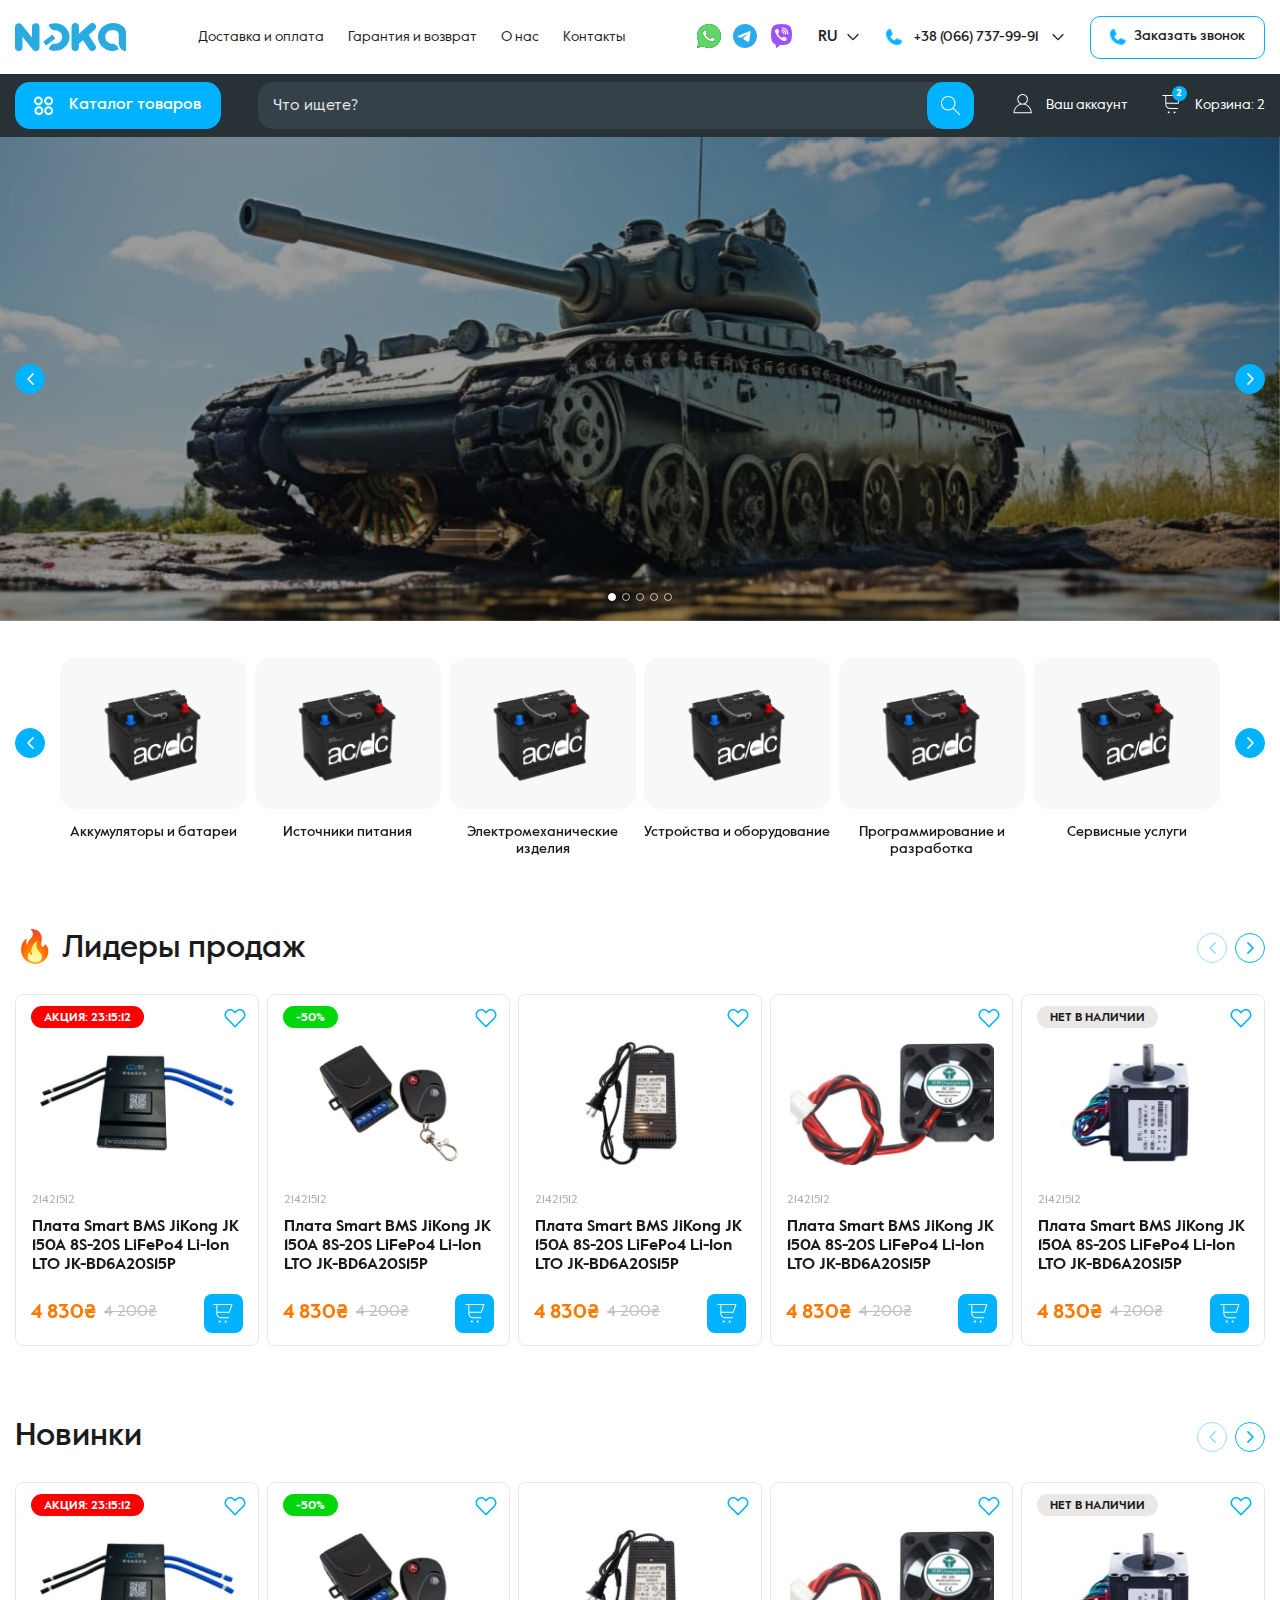
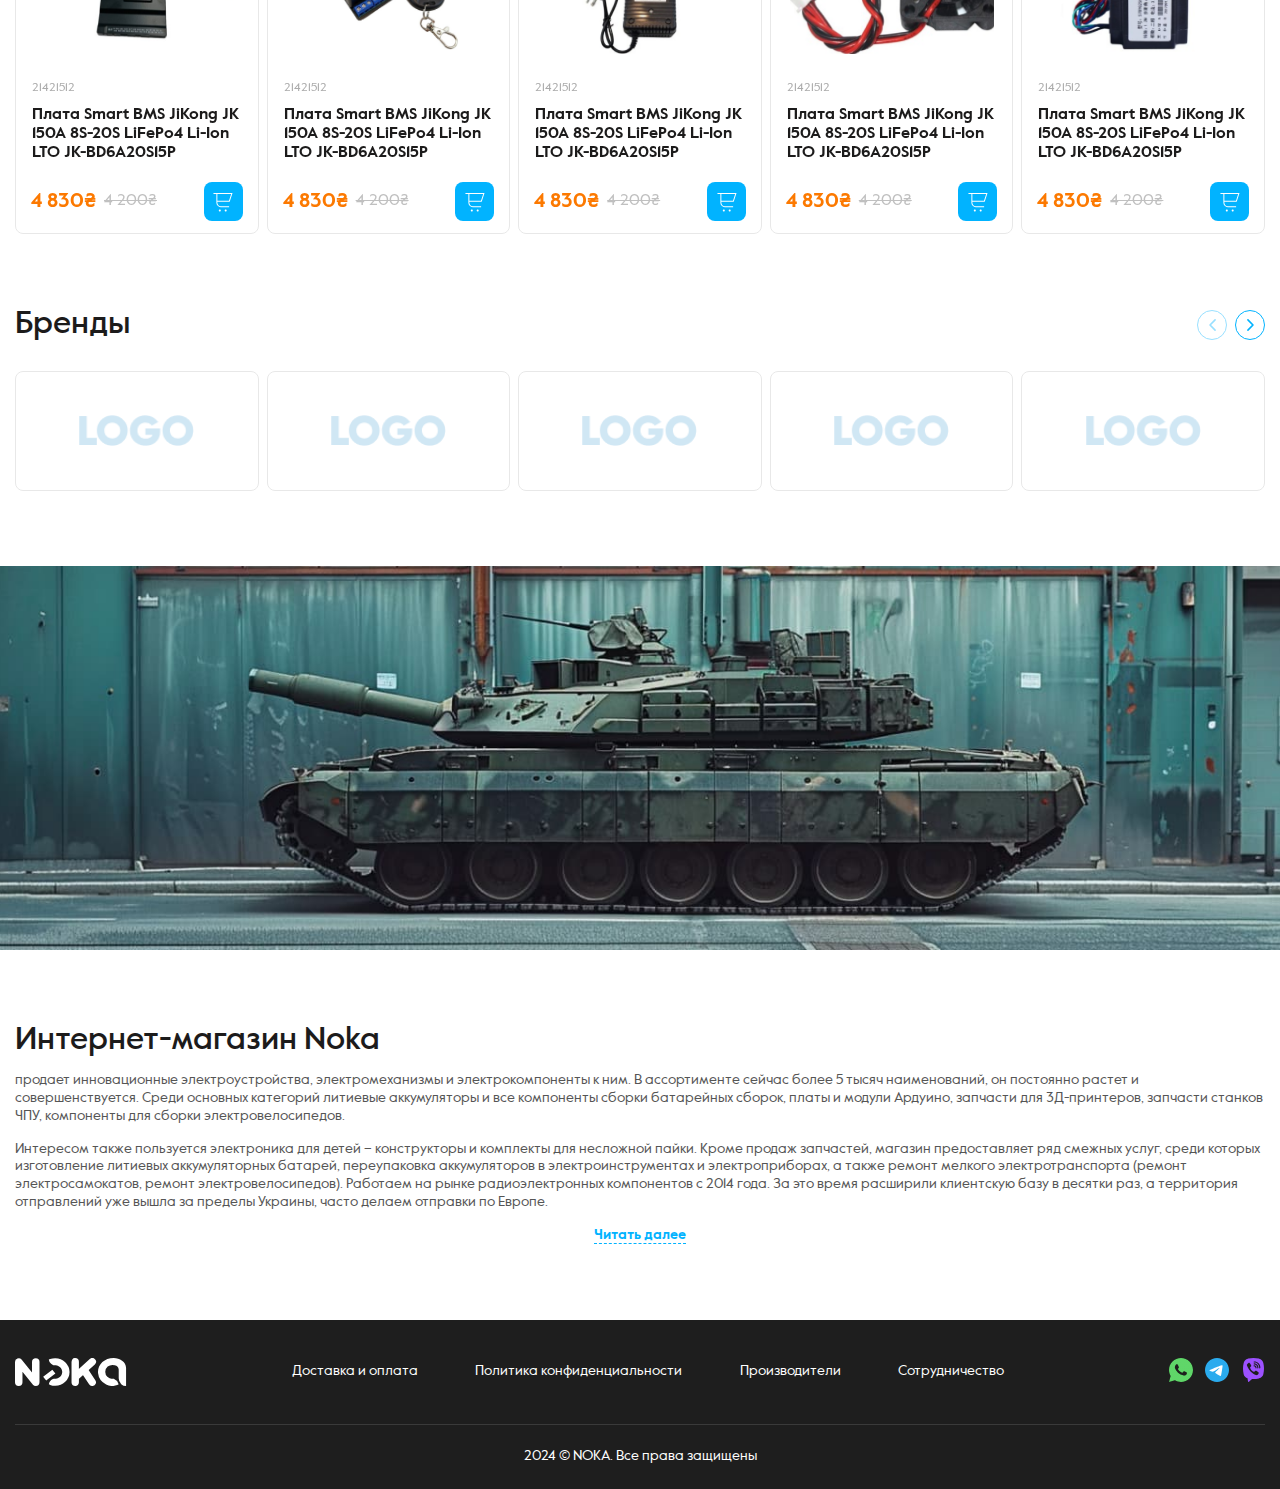
==== commit 31eceabd: "Add files via upload" ====
--- a/index.html
+++ b/index.html
@@ -233,6 +233,44 @@
                         <span>
                             Каталог товаров
                         </span>
+                        <ul class="ctl__menu ctl-menu">
+                            <li class="ctl-menu__item">
+                                <a class="ctl-menu__link" href="#">
+                                    Аккумуляторы и батареи
+                                </a>
+                            </li>
+                            <li class="ctl-menu__item">
+                                <a class="ctl-menu__link" href="#">
+                                    Источники питания, зарядные устройства
+                                </a>
+                            </li>
+                            <li class="ctl-menu__item">
+                                <a class="ctl-menu__link" href="#">
+                                    Зарядные
+                                    платы защиты и балансиры
+                                </a>
+                            </li>
+                            <li class="ctl-menu__item">
+                                <a class="ctl-menu__link" href="#">
+                                    Запчасти для электротранспорта
+                                </a>
+                            </li>
+                            <li class="ctl-menu__item">
+                                <a class="ctl-menu__link" href="#">
+                                    Устройства и оборудование
+                                </a>
+                            </li>
+                            <li class="ctl-menu__item">
+                                <a class="ctl-menu__link" href="#">
+                                    Запчасти дл 3D принтеров
+                                </a>
+                            </li>
+                            <li class="ctl-menu__item">
+                                <a class="ctl-menu__link" href="#">
+                                    Паяльный инструмент
+                                </a>
+                            </li>
+                        </ul>
                     </div>
                     <form class="header-bottom__search search" action="#" method="post">
                         <input class="search__input" type="text" placeholder="Что ищете?">
--- a/css/style.min.css
+++ b/css/style.min.css
@@ -1 +1 @@
-@font-face{font-family:"Value Sans Pro";src:url("../fonts/ValueSansPro-Regular.eot");src:local("Value Sans Pro Regular"),local("ValueSansPro-Regular"),url("../fonts/ValueSansPro-Regular.eot?#iefix") format("embedded-opentype"),url("../fonts/ValueSansPro-Regular.woff2") format("woff2"),url("../fonts/ValueSansPro-Regular.woff") format("woff"),url("../fonts/ValueSansPro-Regular.ttf") format("truetype");font-weight:normal;font-style:normal}@font-face{font-family:"Value Sans Pro";src:url("../fonts/ValueSansPro-MediumItalic.eot");src:local("Value Sans Pro Medium Italic"),local("ValueSansPro-MediumItalic"),url("../fonts/ValueSansPro-MediumItalic.eot?#iefix") format("embedded-opentype"),url("../fonts/ValueSansPro-MediumItalic.woff2") format("woff2"),url("../fonts/ValueSansPro-MediumItalic.woff") format("woff"),url("../fonts/ValueSansPro-MediumItalic.ttf") format("truetype");font-weight:500;font-style:italic}@font-face{font-family:"Value Sans Pro";src:url("../fonts/ValueSansPro-Italic.eot");src:local("Value Sans Pro Italic"),local("ValueSansPro-Italic"),url("../fonts/ValueSansPro-Italic.eot?#iefix") format("embedded-opentype"),url("../fonts/ValueSansPro-Italic.woff2") format("woff2"),url("../fonts/ValueSansPro-Italic.woff") format("woff"),url("../fonts/ValueSansPro-Italic.ttf") format("truetype");font-weight:normal;font-style:italic}@font-face{font-family:"Value Sans Pro";src:url("../fonts/ValueSansPro-Bold.eot");src:local("Value Sans Pro Bold"),local("ValueSansPro-Bold"),url("../fonts/ValueSansPro-Bold.eot?#iefix") format("embedded-opentype"),url("../fonts/ValueSansPro-Bold.woff2") format("woff2"),url("../fonts/ValueSansPro-Bold.woff") format("woff"),url("../fonts/ValueSansPro-Bold.ttf") format("truetype");font-weight:bold;font-style:normal}@font-face{font-family:"Value Sans Pro";src:url("../fonts/ValueSansPro-BlackItalic.eot");src:local("Value Sans Pro Black Italic"),local("ValueSansPro-BlackItalic"),url("../fonts/ValueSansPro-BlackItalic.eot?#iefix") format("embedded-opentype"),url("../fonts/ValueSansPro-BlackItalic.woff2") format("woff2"),url("../fonts/ValueSansPro-BlackItalic.woff") format("woff"),url("../fonts/ValueSansPro-BlackItalic.ttf") format("truetype");font-weight:900;font-style:italic}@font-face{font-family:"Value Sans Pro";src:url("../fonts/ValueSansPro-Black.eot");src:local("Value Sans Pro Black"),local("ValueSansPro-Black"),url("../fonts/ValueSansPro-Black.eot?#iefix") format("embedded-opentype"),url("../fonts/ValueSansPro-Black.woff2") format("woff2"),url("../fonts/ValueSansPro-Black.woff") format("woff"),url("../fonts/ValueSansPro-Black.ttf") format("truetype");font-weight:900;font-style:normal}@font-face{font-family:"Value Sans Pro";src:url("../fonts/ValueSansPro-Medium.eot");src:local("Value Sans Pro Medium"),local("ValueSansPro-Medium"),url("../fonts/ValueSansPro-Medium.eot?#iefix") format("embedded-opentype"),url("../fonts/ValueSansPro-Medium.woff2") format("woff2"),url("../fonts/ValueSansPro-Medium.woff") format("woff"),url("../fonts/ValueSansPro-Medium.ttf") format("truetype");font-weight:500;font-style:normal}@font-face{font-family:"Value Sans Pro";src:url("../fonts/ValueSansPro-BoldItalic.eot");src:local("Value Sans Pro Bold Italic"),local("ValueSansPro-BoldItalic"),url("../fonts/ValueSansPro-BoldItalic.eot?#iefix") format("embedded-opentype"),url("../fonts/ValueSansPro-BoldItalic.woff2") format("woff2"),url("../fonts/ValueSansPro-BoldItalic.woff") format("woff"),url("../fonts/ValueSansPro-BoldItalic.ttf") format("truetype");font-weight:bold;font-style:italic}*{padding:0;margin:0;border:0}*,*:before,*:after{-webkit-box-sizing:border-box;box-sizing:border-box}:focus,:active{outline:none}a:focus,a:active{outline:none}nav,footer,header,aside{display:block}html,body{height:100%;width:100%;font-size:100%;line-height:1;font-size:14px;-ms-text-size-adjust:100%;-moz-text-size-adjust:100%;-webkit-text-size-adjust:100%}input,button,textarea{font-family:inherit}input::-ms-clear{display:none}button{cursor:pointer}button::-moz-focus-inner{padding:0;border:0}a,a:visited{text-decoration:none}a:hover{text-decoration:none}ul li{list-style:none}img{vertical-align:top}h1,h2,h3,h4,h5,h6{font-size:inherit;font-weight:400}button{background:unset}html,body{height:100%;background:#fff;font-family:"Value Sans Pro"}.wrapper{display:-webkit-box;display:-ms-flexbox;display:flex;-webkit-box-orient:vertical;-webkit-box-direction:normal;-ms-flex-direction:column;flex-direction:column;min-height:100%}.main{-webkit-box-flex:1;-ms-flex:1 0 auto;flex:1 0 auto}.footer{-webkit-box-flex:0;-ms-flex:0 0 auto;flex:0 0 auto}.container{max-width:1405px;margin:0 auto;padding:0 15px}.big-container{max-width:1440px;margin-left:auto;margin-right:auto}.logo{display:block;width:115px;height:29px;min-width:115px;min-height:29px}@media(max-width: 1405px){.logo{width:calc(90px + 25 * ((100vw - 375px) / 1030))}}@media(max-width: 1405px){.logo{height:calc(25px + 4 * ((100vw - 375px) / 1030))}}@media(max-width: 1405px){.logo{min-width:calc(90px + 25 * ((100vw - 375px) / 1030))}}@media(max-width: 1405px){.logo{min-height:calc(25px + 4 * ((100vw - 375px) / 1030))}}.logo__img{width:100%;height:100%;-o-object-fit:contain;object-fit:contain}.arrow{background:#01b3ff;border-radius:100%;display:-webkit-box;display:-ms-flexbox;display:flex;-webkit-box-pack:center;-ms-flex-pack:center;justify-content:center;-webkit-box-align:center;-ms-flex-align:center;align-items:center;width:30px;border:1px solid #01b3ff;height:30px;cursor:pointer;-webkit-transition:opacity .3s,background .3s,border .3s;-o-transition:opacity .3s,background .3s,border .3s;transition:opacity .3s,background .3s,border .3s}.arrow:hover{background:rgba(0,0,0,0)}.arrow:hover svg path{fill:#01b3ff}.arrow svg{width:7px;height:12px}.arrow svg path{-webkit-transition:fill .3s;-o-transition:fill .3s;transition:fill .3s}.arrow--transperent{background:rgba(0,0,0,0);border:1px solid #01b3ff}.arrow--transperent svg path{fill:#01b3ff}.arrow--transperent:hover{background:#01b3ff}.arrow--transperent:hover svg path{fill:#fff}.title{color:#1c1b1b;font-weight:500;font-size:32px;line-height:32px}@media(max-width: 1405px){.title{font-size:calc(28px + 4 * ((100vw - 375px) / 1030))}}@media(max-width: 1405px){.title{line-height:calc(28px + 4 * ((100vw - 375px) / 1030))}}.swiper .pagination{position:absolute;top:unset;bottom:20px;display:-webkit-box;display:-ms-flexbox;display:flex;-webkit-box-pack:center;-ms-flex-pack:center;justify-content:center;-webkit-box-align:center;-ms-flex-align:center;align-items:center;gap:6px}.swiper .pagination .swiper-pagination-bullet{width:8px;height:8px;margin-right:unset !important;margin-left:unset !important;border:1px solid rgba(255,255,255,.7);-webkit-transition:border .3s,background .3s;-o-transition:border .3s,background .3s;transition:border .3s,background .3s;opacity:1;background:unset}.swiper .pagination .swiper-pagination-bullet:hover{background:#fff;border:1px solid #fff}.swiper .pagination .swiper-pagination-bullet-active{background:#fff;border:1px solid #fff}.arrows--betweens{position:absolute;left:50%;top:50%;width:100%;-webkit-transform:translateY(-50%) translateX(-50%);-ms-transform:translateY(-50%) translateX(-50%);transform:translateY(-50%) translateX(-50%);z-index:2}.arrows--betweens .arrows__inner{display:-webkit-box;display:-ms-flexbox;display:flex;-webkit-box-pack:justify;-ms-flex-pack:justify;justify-content:space-between;-webkit-box-align:center;-ms-flex-align:center;align-items:center}.arrows .swiper-button-disabled{opacity:.4;pointer-events:none}.arrows--neer .arrows__inner{display:-webkit-box;display:-ms-flexbox;display:flex;-webkit-box-align:center;-ms-flex-align:center;align-items:center;gap:8px}.tag{position:absolute;top:12px;left:16px;display:-webkit-box;display:-ms-flexbox;display:flex;-webkit-box-pack:center;-ms-flex-pack:center;justify-content:center;-webkit-box-align:center;-ms-flex-align:center;align-items:center;text-align:center;padding:6px 13px 4px 13px;border-radius:16px;color:#fff;font-size:12px;line-height:12px;font-weight:700}.tag--red{background:#fc0000}.tag--green{background:#00d609}.tag--grey{background:#e9e8e7;color:#1c1b1b}.btn{display:-webkit-box;display:-ms-flexbox;display:flex;-webkit-box-pack:center;-ms-flex-pack:center;justify-content:center;-webkit-box-align:center;-ms-flex-align:center;align-items:center;text-align:center;color:#fff;padding-top:14px;padding-right:35px;padding-bottom:14px;padding-left:35px;font-size:14px;line-height:16px;font-weight:700;border-radius:8px;-webkit-transition:background .3s,color .3s;-o-transition:background .3s,color .3s;transition:background .3s,color .3s}@media(max-width: 1405px){.btn{padding-top:calc(12px + 2 * ((100vw - 375px) / 1030))}}@media(max-width: 1405px){.btn{padding-right:calc(24px + 11 * ((100vw - 375px) / 1030))}}@media(max-width: 1405px){.btn{padding-bottom:calc(12px + 2 * ((100vw - 375px) / 1030))}}@media(max-width: 1405px){.btn{padding-left:calc(24px + 11 * ((100vw - 375px) / 1030))}}@media(max-width: 1405px){.btn{font-size:calc(12px + 2 * ((100vw - 375px) / 1030))}}@media(max-width: 1405px){.btn{line-height:calc(14px + 2 * ((100vw - 375px) / 1030))}}.btn--blue{background:#01b3ff;border:1px solid #01b3ff}.btn--blue:hover{background:rgba(0,0,0,0);color:#01b3ff}.btn--red{background:#fe1f1f;border:1px solid #fe1f1f}.btn--red:hover{background:rgba(0,0,0,0);color:#fe1f1f}.btn--green{background:#e9f4f4;border:1px solid #e9f4f4;color:#1c1b1b}.btn--green:hover{background:rgba(0,0,0,0)}.burger{display:none;position:relative;z-index:101;-webkit-box-orient:vertical;-webkit-box-direction:normal;-ms-flex-direction:column;flex-direction:column;-webkit-box-pack:center;-ms-flex-pack:center;justify-content:center;-webkit-box-align:center;-ms-flex-align:center;align-items:center;width:32px;height:32px;min-width:32px;min-height:32px;background:#01b3ff;border-radius:8px;padding:6px;gap:4px;cursor:pointer}.burger span{height:1px;background:#fff;display:block;width:100%}.tubs{z-index:1}.tubs__inner{display:-ms-grid;display:grid;-ms-grid-columns:1fr 1fr;grid-template-columns:1fr 1fr}.tubs-tub{color:rgba(28,27,27,.3);font-weight:500;font-size:20px;line-height:20px;-webkit-transition:color .3s,border .3s;-o-transition:color .3s,border .3s;transition:color .3s,border .3s;cursor:pointer;border-bottom:1px solid #e8e8e8;padding-bottom:16px;text-align:center;transition:color .3s,border .3s}@media(max-width: 1405px){.tubs-tub{font-size:calc(16px + 4 * ((100vw - 375px) / 1030))}}@media(max-width: 1405px){.tubs-tub{line-height:calc(16px + 4 * ((100vw - 375px) / 1030))}}@media(max-width: 1405px){.tubs-tub{padding-bottom:calc(12px + 4 * ((100vw - 375px) / 1030))}}.tubs-tub:hover{color:#1c1b1b}.tubs-tub--active{color:#1c1b1b;border-bottom:1px solid #01b3ff}.tub-item{display:none}.tub-item--active{display:block}.checkbox .container{display:block;position:relative;padding-left:25px;cursor:pointer;font-size:15px;line-height:24px;color:#263238;-webkit-user-select:none;-moz-user-select:none;-ms-user-select:none;user-select:none;padding-right:unset}@media(max-width: 1405px){.checkbox .container{padding-left:calc(20px + 5 * ((100vw - 375px) / 1030))}}@media(max-width: 1405px){.checkbox .container{font-size:calc(12px + 3 * ((100vw - 375px) / 1030))}}@media(max-width: 1405px){.checkbox .container{line-height:calc(20px + 4 * ((100vw - 375px) / 1030))}}.checkbox .container input{position:absolute;opacity:0;cursor:pointer;height:0;width:0}.checkbox .checkmark{position:absolute;top:3px;left:0;width:16px;height:16px;border:1px solid #e8e8e8;border-radius:3px;-webkit-transition:background .3s,border .3s;-o-transition:background .3s,border .3s;transition:background .3s,border .3s}@media(max-width: 1405px){.checkbox .checkmark{width:calc(14px + 2 * ((100vw - 375px) / 1030))}}@media(max-width: 1405px){.checkbox .checkmark{height:calc(14px + 2 * ((100vw - 375px) / 1030))}}.checkbox .container input:checked~.checkmark{background:#01b3ff;border:1px solid #01b3ff}.radio .container{display:block;position:relative;padding-left:25px;cursor:pointer;font-size:15px;line-height:24px;color:#263238;-webkit-user-select:none;-moz-user-select:none;-ms-user-select:none;user-select:none;padding-right:unset}@media(max-width: 1405px){.radio .container{padding-left:calc(20px + 5 * ((100vw - 375px) / 1030))}}@media(max-width: 1405px){.radio .container{font-size:calc(12px + 3 * ((100vw - 375px) / 1030))}}@media(max-width: 1405px){.radio .container{line-height:calc(20px + 4 * ((100vw - 375px) / 1030))}}.radio .container input{position:absolute;opacity:0;cursor:pointer;height:0;width:0}.radio .checkmark{position:absolute;top:3px;left:0;width:16px;height:16px;border:2px solid #01b3ff;border-radius:50%;-webkit-box-shadow:0 0 8px 0 rgba(0,0,0,.1);box-shadow:0 0 8px 0 rgba(0,0,0,.1);-webkit-transition:background .3s;-o-transition:background .3s;transition:background .3s}@media(max-width: 1405px){.radio .checkmark{width:calc(14px + 2 * ((100vw - 375px) / 1030))}}@media(max-width: 1405px){.radio .checkmark{height:calc(14px + 2 * ((100vw - 375px) / 1030))}}.radio .container input:checked~.checkmark{background:#01b3ff}.select .custom-select{position:relative;min-width:267px}.select .custom-select select{display:none}.select .select-selected{background:#f9fbfb;border:1px solid #e8e8e8}.select .select-selected:after{content:"";position:absolute;width:14px;height:9px;right:15px;background-image:url(../images/select-arrow.svg);background-repeat:no-repeat;background-size:contain;top:50%;-webkit-transform:translateY(-50%);-ms-transform:translateY(-50%);transform:translateY(-50%);-webkit-transition:-webkit-transform .3s;transition:-webkit-transform .3s;-o-transition:transform .3s;transition:transform .3s;transition:transform .3s, -webkit-transform .3s}.select .select-selected.select-arrow-active:after{-webkit-transform:rotate(-180deg) translateY(50%);-ms-transform:rotate(-180deg) translateY(50%);transform:rotate(-180deg) translateY(50%)}.select .select-items div,.select .select-selected{color:#848484;font-size:14px;line-height:15px;padding:14px 55px 14px 16px;cursor:pointer;border-radius:5px;-webkit-transition:border-radius .3s;-o-transition:border-radius .3s;transition:border-radius .3s}@media(max-width: 1405px){.select .select-items div,.select .select-selected{font-size:calc(12px + 2 * ((100vw - 375px) / 1030))}}@media(max-width: 1405px){.select .select-items div,.select .select-selected{line-height:calc(14px + 1 * ((100vw - 375px) / 1030))}}.select .select-arrow-active{border-radius:5px 5px 0 0}.select .select-items{position:absolute;background:#f9fbfb;border:1px solid #e8e8e8;border-top:unset;top:100%;left:0;right:0;z-index:99;opacity:1;pointer-events:unset;-webkit-transition:opacity .3s;-o-transition:opacity .3s;transition:opacity .3s}.select .select-items div{-webkit-transition:color .3s;-o-transition:color .3s;transition:color .3s}.select .select-items div:hover{color:#01b3ff}.select .select-hide{opacity:0;pointer-events:none}.select .select-items div{border-radius:unset}.paging__inner{display:-webkit-box;display:-ms-flexbox;display:flex;-webkit-box-pack:center;-ms-flex-pack:center;justify-content:center}.paging-list{display:-webkit-box;display:-ms-flexbox;display:flex;-webkit-box-pack:center;-ms-flex-pack:center;justify-content:center;-webkit-box-align:center;-ms-flex-align:center;align-items:center;gap:12px}.paging-list__item{width:24px;height:24px;display:-webkit-box;display:-ms-flexbox;display:flex;-webkit-box-pack:center;-ms-flex-pack:center;justify-content:center;-webkit-box-align:center;-ms-flex-align:center;align-items:center;border:1px solid #01b3ff;-webkit-transition:color .3s,background .3s;-o-transition:color .3s,background .3s;transition:color .3s,background .3s;color:#01b3ff;border-radius:6px;font-size:14px;line-height:14px;cursor:pointer}@media(max-width: 1405px){.paging-list__item{font-size:calc(12px + 2 * ((100vw - 375px) / 1030))}}@media(max-width: 1405px){.paging-list__item{line-height:calc(12px + 2 * ((100vw - 375px) / 1030))}}.paging-list__item:hover{background:#01b3ff;color:#fff}.paging-list__item--active{background:#01b3ff;color:#fff}.paging-list__item--dots{border:unset;margin-left:-7px;margin-right:-7px}.paging-list__item--dots:hover{background:unset;color:#01b3ff}.filter-item__range{display:-webkit-box;display:-ms-flexbox;display:flex;-webkit-box-orient:vertical;-webkit-box-direction:normal;-ms-flex-direction:column;flex-direction:column;-webkit-box-align:center;-ms-flex-align:center;align-items:center;width:100%}.range__inner{display:-webkit-box;display:-ms-flexbox;display:flex;-webkit-box-pack:justify;-ms-flex-pack:justify;justify-content:space-between;gap:15px;margin-bottom:30px;width:100%}.range__wrapper{display:-webkit-box;display:-ms-flexbox;display:flex;-webkit-box-align:center;-ms-flex-align:center;align-items:center;gap:10px}.prange__from,.range__to{font-size:14px;line-height:15px;color:#263238}.polzunok-input-5-left,.polzunok-input-5-right{font-size:14px;line-height:14px;color:#1c1b1b;width:72px;font-weight:500;height:32px;display:-webkit-box;display:-ms-flexbox;display:flex;-webkit-box-pack:center;-ms-flex-pack:center;justify-content:center;-webkit-box-align:center;-ms-flex-align:center;align-items:center;text-align:center;background:#f9fbfb;border-radius:5px}.polzunok-5{width:100%;background-color:#e0e0e0;position:relative;height:3px;border-radius:2px}.polzunok-5 span:last-child{margin-left:-17px}.ui-slider-range{position:absolute;background:#00a8ff;height:3px;border-radius:2px}.ui-slider-handle{width:17px;height:17px;background:#fff;border:5px solid #00a8ff;border-radius:50%;cursor:pointer;margin-top:-1px;position:absolute;-webkit-box-shadow:0 4px 4px 0 rgba(0,0,0,.06);box-shadow:0 4px 4px 0 rgba(0,0,0,.06)}.ui-slider-horizontal .ui-slider-handle{top:50%;-webkit-transform:translateY(-50%);-ms-transform:translateY(-50%);transform:translateY(-50%)}.header-top{padding-top:16px;padding-bottom:16px}@media(max-width: 1405px){.header-top{padding-top:calc(12px + 4 * ((100vw - 375px) / 1030))}}@media(max-width: 1405px){.header-top{padding-bottom:calc(12px + 4 * ((100vw - 375px) / 1030))}}.header-top__logo{position:relative;z-index:101}.header-top__inner{display:-webkit-box;display:-ms-flexbox;display:flex;-webkit-box-align:center;-ms-flex-align:center;align-items:center;gap:25px}@media(max-width: 1405px){.header-top__inner{gap:calc(12px + 13 * ((100vw - 375px) / 1030))}}.header-top__wrapper{display:-webkit-box;display:-ms-flexbox;display:flex;-webkit-box-align:center;-ms-flex-align:center;align-items:center;gap:25px;width:100%}.header-top__user-nav{display:none !important}.menu{margin-left:auto;margin-right:auto}.menu-list{display:-webkit-box;display:-ms-flexbox;display:flex;-webkit-box-align:center;-ms-flex-align:center;align-items:center;gap:48px}.menu-list__link{color:#1f1f1f;font-size:14px;line-height:14px;-webkit-transition:color .3s;-o-transition:color .3s;transition:color .3s}.menu-list__link:hover{color:#01b3ff}.socials-list{display:-webkit-box;display:-ms-flexbox;display:flex;-webkit-box-align:center;-ms-flex-align:center;align-items:center;gap:12px}.socials-list__link svg{width:24px;height:24px}.lang{position:relative;cursor:pointer;z-index:2}.lang--active .lang__list{opacity:1;pointer-events:unset}.lang--active .lang__current svg{-webkit-transform:rotate(-180deg);-ms-transform:rotate(-180deg);transform:rotate(-180deg)}.lang__current{display:-webkit-box;display:-ms-flexbox;display:flex;-webkit-box-align:center;-ms-flex-align:center;align-items:center;gap:8px;color:#1f1f1f;font-weight:500;font-size:16px;line-height:16px}.lang__current svg{-webkit-transition:-webkit-transform .3s;transition:-webkit-transform .3s;-o-transition:transform .3s;transition:transform .3s;transition:transform .3s, -webkit-transform .3s}.lang__list{position:absolute;top:calc(100% + 5px);left:-6px;opacity:0;pointer-events:none;-webkit-transition:opacity .3s;-o-transition:opacity .3s;transition:opacity .3s;display:-webkit-box;display:-ms-flexbox;display:flex;-webkit-box-orient:vertical;-webkit-box-direction:normal;-ms-flex-direction:column;flex-direction:column;-webkit-box-align:center;-ms-flex-align:center;align-items:center;gap:8px;background:#fff;padding:4px 6px;border-radius:6px}.lang__list::before{content:"";position:absolute;width:100%;top:-5px;height:5px;left:0;right:0;display:block}.lang__list-link{color:#1f1f1f;font-weight:500;font-size:16px;line-height:16px;-webkit-transition:color .3s;-o-transition:color .3s;transition:color .3s}.lang__list-link:hover{color:#01b3ff}.phone{position:relative;cursor:pointer;z-index:1}.phone--active .phone__list{opacity:1;pointer-events:unset}.phone--active .phone__current svg:last-child{-webkit-transform:rotate(180deg);-ms-transform:rotate(180deg);transform:rotate(180deg)}.phone__current{display:-webkit-box;display:-ms-flexbox;display:flex;-webkit-box-align:center;-ms-flex-align:center;align-items:center;gap:12px}.phone__current svg{width:16px;height:16px;-webkit-transition:-webkit-transform .3s;transition:-webkit-transform .3s;-o-transition:transform .3s;transition:transform .3s;transition:transform .3s, -webkit-transform .3s}.phone__link{color:#1f1f1f;font-size:14px;line-height:14px;font-weight:500}.phone__list{position:absolute;top:calc(100% + 5px);opacity:0;left:22px;pointer-events:none;-webkit-transition:opacity .3s;-o-transition:opacity .3s;transition:opacity .3s;display:-webkit-box;display:-ms-flexbox;display:flex;-webkit-box-orient:vertical;-webkit-box-direction:normal;-ms-flex-direction:column;flex-direction:column;-webkit-box-align:center;-ms-flex-align:center;align-items:center;gap:8px;background:#fff;padding:4px 6px;border-radius:6px}.phone__list::before{content:"";position:absolute;width:100%;top:-5px;height:5px;left:0;right:0;display:block}.phone__list-item .phone__link{color:#1f1f1f;font-size:14px;line-height:14px;font-weight:500;-webkit-transition:color .3s;-o-transition:color .3s;transition:color .3s}.phone__list-item .phone__link:hover{color:#01b3ff}.call{display:-webkit-box;display:-ms-flexbox;display:flex;-webkit-box-align:center;-ms-flex-align:center;align-items:center;gap:8px;color:#1f1f1f;padding-top:13px;padding-right:20px;padding-bottom:13px;padding-left:20px;font-size:14px;line-height:14px;font-weight:500;border:1px solid #01b3ff;border-radius:10px;-webkit-transition:background .3s,color .3s;-o-transition:background .3s,color .3s;transition:background .3s,color .3s;white-space:nowrap}@media(max-width: 1405px){.call{padding-top:calc(10px + 3 * ((100vw - 375px) / 1030))}}@media(max-width: 1405px){.call{padding-right:calc(14px + 6 * ((100vw - 375px) / 1030))}}@media(max-width: 1405px){.call{padding-bottom:calc(10px + 3 * ((100vw - 375px) / 1030))}}@media(max-width: 1405px){.call{padding-left:calc(14px + 6 * ((100vw - 375px) / 1030))}}@media(max-width: 1405px){.call{font-size:calc(12px + 2 * ((100vw - 375px) / 1030))}}@media(max-width: 1405px){.call{line-height:calc(12px + 2 * ((100vw - 375px) / 1030))}}.call:hover{background:#01b3ff;color:#fff}.call:hover svg path{fill:#fff}.call svg{width:16px;height:16px;min-width:16px;min-height:16px}@media(max-width: 1405px){.call svg{width:calc(14px + 2 * ((100vw - 375px) / 1030))}}@media(max-width: 1405px){.call svg{height:calc(14px + 2 * ((100vw - 375px) / 1030))}}@media(max-width: 1405px){.call svg{min-width:calc(14px + 2 * ((100vw - 375px) / 1030))}}@media(max-width: 1405px){.call svg{min-height:calc(14px + 2 * ((100vw - 375px) / 1030))}}.call svg path{-webkit-transition:fill .3s;-o-transition:fill .3s;transition:fill .3s}.header-bottom{padding:8px 0;background:#283136}.header-bottom__inner{display:-webkit-box;display:-ms-flexbox;display:flex;-webkit-box-align:center;-ms-flex-align:center;align-items:center;gap:40px}@media(max-width: 1405px){.header-bottom__inner{gap:calc(16px + 24 * ((100vw - 375px) / 1030))}}.ctl{display:-webkit-box;display:-ms-flexbox;display:flex;-webkit-box-align:center;-ms-flex-align:center;align-items:center;gap:16px;background:#01b3ff;border-radius:16px;color:#fff;font-weight:500;-webkit-transition:background .3s,color .3s;-o-transition:background .3s,color .3s;transition:background .3s,color .3s;cursor:pointer;white-space:nowrap;padding-top:14px;padding-right:20px;padding-bottom:14px;padding-left:20px;font-size:16px;line-height:16px}@media(max-width: 1405px){.ctl{gap:calc(12px + 4 * ((100vw - 375px) / 1030))}}@media(max-width: 1405px){.ctl{border-radius:calc(8px + 8 * ((100vw - 375px) / 1030))}}@media(max-width: 1405px){.ctl{padding-top:calc(10px + 4 * ((100vw - 375px) / 1030))}}@media(max-width: 1405px){.ctl{padding-right:calc(14px + 6 * ((100vw - 375px) / 1030))}}@media(max-width: 1405px){.ctl{padding-bottom:calc(10px + 4 * ((100vw - 375px) / 1030))}}@media(max-width: 1405px){.ctl{padding-left:calc(14px + 6 * ((100vw - 375px) / 1030))}}@media(max-width: 1405px){.ctl{font-size:calc(12px + 4 * ((100vw - 375px) / 1030))}}@media(max-width: 1405px){.ctl{line-height:calc(12px + 4 * ((100vw - 375px) / 1030))}}.ctl svg{width:20px;height:20px;min-width:20px;min-height:20px}@media(max-width: 1405px){.ctl svg{width:calc(16px + 4 * ((100vw - 375px) / 1030))}}@media(max-width: 1405px){.ctl svg{height:calc(16px + 4 * ((100vw - 375px) / 1030))}}@media(max-width: 1405px){.ctl svg{min-width:calc(16px + 4 * ((100vw - 375px) / 1030))}}@media(max-width: 1405px){.ctl svg{min-height:calc(16px + 4 * ((100vw - 375px) / 1030))}}.ctl svg path{-webkit-transition:fill .3s;-o-transition:fill .3s;transition:fill .3s}.ctl:hover{background:#344148}.search{position:relative;width:100%;max-width:804px}.search__input{width:100%;border-radius:16px;padding:16px;background:#344148;font-size:16px;line-height:16px;color:#e4e4e4}@media(max-width: 1405px){.search__input{border-radius:calc(8px + 8 * ((100vw - 375px) / 1030))}}@media(max-width: 1405px){.search__input{padding:calc(12px + 4 * ((100vw - 375px) / 1030))}}@media(max-width: 1405px){.search__input{font-size:calc(14px + 2 * ((100vw - 375px) / 1030))}}@media(max-width: 1405px){.search__input{line-height:calc(14px + 2 * ((100vw - 375px) / 1030))}}.search__input::-webkit-input-placeholder{font-size:16px;line-height:16px;color:#e4e4e4}.search__input::-moz-placeholder{font-size:16px;line-height:16px;color:#e4e4e4}.search__input:-ms-input-placeholder{font-size:16px;line-height:16px;color:#e4e4e4}.search__input::-ms-input-placeholder{font-size:16px;line-height:16px;color:#e4e4e4}.search__input::placeholder{font-size:16px;line-height:16px;color:#e4e4e4}@media(max-width: 1405px){.search__input::-webkit-input-placeholder{font-size:calc(12px + 4 * ((100vw - 375px) / 1030))}.search__input::-moz-placeholder{font-size:calc(12px + 4 * ((100vw - 375px) / 1030))}.search__input:-ms-input-placeholder{font-size:calc(12px + 4 * ((100vw - 375px) / 1030))}.search__input::-ms-input-placeholder{font-size:calc(12px + 4 * ((100vw - 375px) / 1030))}.search__input::placeholder{font-size:calc(12px + 4 * ((100vw - 375px) / 1030))}}@media(max-width: 1405px){.search__input::-webkit-input-placeholder{line-height:calc(12px + 4 * ((100vw - 375px) / 1030))}.search__input::-moz-placeholder{line-height:calc(12px + 4 * ((100vw - 375px) / 1030))}.search__input:-ms-input-placeholder{line-height:calc(12px + 4 * ((100vw - 375px) / 1030))}.search__input::-ms-input-placeholder{line-height:calc(12px + 4 * ((100vw - 375px) / 1030))}.search__input::placeholder{line-height:calc(12px + 4 * ((100vw - 375px) / 1030))}}.search__button{position:absolute;top:0;right:0;bottom:0;background:#01b3ff;display:-webkit-box;display:-ms-flexbox;display:flex;-webkit-box-pack:center;-ms-flex-pack:center;justify-content:center;-webkit-box-align:center;-ms-flex-align:center;align-items:center;border-radius:16px;width:48px;border:1px solid #01b3ff;height:100%;-webkit-transition:border .3s,background .3s;-o-transition:border .3s,background .3s;transition:border .3s,background .3s}@media(max-width: 1405px){.search__button{border-radius:calc(12px + 4 * ((100vw - 375px) / 1030))}}@media(max-width: 1405px){.search__button{width:calc(42px + 6 * ((100vw - 375px) / 1030))}}.search__button:hover{border:1px solid #344148;background:#283136}.search__button svg{width:24px;height:24px;-webkit-transition:-webkit-transform .3s;transition:-webkit-transform .3s;-o-transition:transform .3s;transition:transform .3s;transition:transform .3s, -webkit-transform .3s}@media(max-width: 1405px){.search__button svg{width:calc(18px + 6 * ((100vw - 375px) / 1030))}}@media(max-width: 1405px){.search__button svg{height:calc(18px + 6 * ((100vw - 375px) / 1030))}}.search__button svg path{-webkit-transition:fill .3s;-o-transition:fill .3s;transition:fill .3s}.user-nav{display:-webkit-box;display:-ms-flexbox;display:flex;-webkit-box-align:center;-ms-flex-align:center;align-items:center;gap:32px}.user-nav__link{display:-webkit-box;display:-ms-flexbox;display:flex;-webkit-box-align:center;-ms-flex-align:center;align-items:center;gap:12px;font-size:14px;line-height:14px;color:#fff;white-space:nowrap}@media(max-width: 1405px){.user-nav__link{gap:calc(8px + 4 * ((100vw - 375px) / 1030))}}@media(max-width: 1405px){.user-nav__link{font-size:calc(12px + 2 * ((100vw - 375px) / 1030))}}@media(max-width: 1405px){.user-nav__link{line-height:calc(12px + 2 * ((100vw - 375px) / 1030))}}.user-nav__link--basket .user-nav__icon span{position:absolute;top:-6px;right:-3px;width:15px;height:15px;border-radius:100%;display:-webkit-box;display:-ms-flexbox;display:flex;-webkit-box-pack:center;-ms-flex-pack:center;justify-content:center;-webkit-box-align:center;-ms-flex-align:center;align-items:center;text-align:center;background:#01b3ff;color:#fff;font-weight:700;font-size:10px;line-height:10px}.user-nav__icon{position:relative}.user-nav__icon svg{width:24px;height:24px;min-width:24px;min-height:24px}@media(max-width: 1405px){.user-nav__icon svg{width:calc(18px + 6 * ((100vw - 375px) / 1030))}}@media(max-width: 1405px){.user-nav__icon svg{height:calc(18px + 6 * ((100vw - 375px) / 1030))}}@media(max-width: 1405px){.user-nav__icon svg{min-width:calc(18px + 6 * ((100vw - 375px) / 1030))}}@media(max-width: 1405px){.user-nav__icon svg{min-height:calc(18px + 6 * ((100vw - 375px) / 1030))}}.heading{margin-bottom:40px}@media(max-width: 1405px){.heading{margin-bottom:calc(20px + 20 * ((100vw - 375px) / 1030))}}.heading-slide__img{display:block;height:516px;width:100%}@media(max-width: 1405px){.heading-slide__img{height:calc(250px + 266 * ((100vw - 375px) / 1030))}}.heading-slide__img-image{width:100%;height:100%;-o-object-fit:cover;object-fit:cover}.offers{margin-bottom:80px}@media(max-width: 1405px){.offers{margin-bottom:calc(40px + 40 * ((100vw - 375px) / 1030))}}.offers__inner{position:relative}.offers-swiper{max-width:1285px;z-index:3;margin-left:45px;margin-right:45px;position:relative}.offers-arrows{-webkit-transform:translateX(-50%);-ms-transform:translateX(-50%);transform:translateX(-50%);top:70px}.offers-slide{display:-webkit-box;display:-ms-flexbox;display:flex;-webkit-box-orient:vertical;-webkit-box-direction:normal;-ms-flex-direction:column;flex-direction:column;gap:16px}@media(max-width: 1405px){.offers-slide{gap:calc(8px + 8 * ((100vw - 375px) / 1030))}}.offers-slide__text{text-align:center;color:#1c1b1b;font-size:14px;line-height:17px;font-weight:500}@media(max-width: 1405px){.offers-slide__text{font-size:calc(12px + 2 * ((100vw - 375px) / 1030))}}@media(max-width: 1405px){.offers-slide__text{line-height:calc(15px + 2 * ((100vw - 375px) / 1030))}}.offers-view{border-radius:16px;background:#f8f8f8;width:100%;height:155px;display:-webkit-box;display:-ms-flexbox;display:flex;-webkit-box-pack:center;-ms-flex-pack:center;justify-content:center;-webkit-box-align:center;-ms-flex-align:center;align-items:center}@media(max-width: 1405px){.offers-view{height:calc(120px + 35 * ((100vw - 375px) / 1030))}}.offers-view:hover .offers-view__img{-webkit-transform:scale(1.05);-ms-transform:scale(1.05);transform:scale(1.05)}.offers-view__img{display:block;width:122px;height:122px;-webkit-transition:-webkit-transform .3s;transition:-webkit-transform .3s;-o-transition:transform .3s;transition:transform .3s;transition:transform .3s, -webkit-transform .3s}@media(max-width: 1405px){.offers-view__img{width:calc(85px + 37 * ((100vw - 375px) / 1030))}}@media(max-width: 1405px){.offers-view__img{height:calc(85px + 37 * ((100vw - 375px) / 1030))}}.offers-view__img-image{width:100%;height:100%;-o-object-fit:contain;object-fit:contain}.cards{margin-bottom:80px}@media(max-width: 1405px){.cards{margin-bottom:calc(40px + 40 * ((100vw - 375px) / 1030))}}.head{display:-webkit-box;display:-ms-flexbox;display:flex;-webkit-box-align:center;-ms-flex-align:center;align-items:center;-webkit-box-pack:justify;-ms-flex-pack:justify;justify-content:space-between;margin-bottom:32px;gap:15px}@media(max-width: 1405px){.head{margin-bottom:calc(16px + 16 * ((100vw - 375px) / 1030))}}.card{position:relative}.card--hidden{display:none}.card__favorite{position:absolute;right:12px;top:12px;z-index:1;-webkit-transition:-webkit-transform .3s;transition:-webkit-transform .3s;-o-transition:transform .3s;transition:transform .3s;transition:transform .3s, -webkit-transform .3s}.card__favorite:hover{-webkit-transform:scale(1.05);-ms-transform:scale(1.05);transform:scale(1.05)}.card__favorite svg{width:24px;height:24px}.card__inner{padding:45px 16px 16px 16px;display:-webkit-box;display:-ms-flexbox;display:flex;-webkit-box-orient:vertical;-webkit-box-direction:normal;-ms-flex-direction:column;flex-direction:column;border-radius:8px;border:1px solid #e8e8e8}.card__img{display:block;width:100%;height:130px;margin-bottom:30px}@media(max-width: 1405px){.card__img{height:calc(90px + 40 * ((100vw - 375px) / 1030))}}@media(max-width: 1405px){.card__img{margin-bottom:calc(20px + 10 * ((100vw - 375px) / 1030))}}.card__img-image{width:100%;height:100%;-o-object-fit:contain;object-fit:contain}.card__code{margin-bottom:12px;color:#ababab;font-size:12px;line-height:12px}.card__title{margin-bottom:16px;-webkit-box-flex:1;-ms-flex-positive:1;flex-grow:1;font-weight:700;color:#1c1b1b;margin-bottom:56px;font-size:16px;line-height:19px}@media(max-width: 1405px){.card__title{margin-bottom:calc(42px + 14 * ((100vw - 375px) / 1030))}}@media(max-width: 1405px){.card__title{font-size:calc(14px + 2 * ((100vw - 375px) / 1030))}}@media(max-width: 1405px){.card__title{line-height:calc(17px + 2 * ((100vw - 375px) / 1030))}}.card-footer{display:-webkit-box;display:-ms-flexbox;display:flex;-webkit-box-align:center;-ms-flex-align:center;align-items:center;-webkit-box-pack:justify;-ms-flex-pack:justify;justify-content:space-between;position:absolute;bottom:13px;left:16px;right:16px;width:calc(100% - 32px);z-index:1}.card-footer__wrapper{display:-webkit-box;display:-ms-flexbox;display:flex;-webkit-box-align:center;-ms-flex-align:center;align-items:center;gap:8px}.card-footer__price{color:#fc7900;font-weight:700;font-size:20px;line-height:24px;text-decoration:unset}@media(max-width: 1405px){.card-footer__price{font-size:calc(16px + 4 * ((100vw - 375px) / 1030))}}@media(max-width: 1405px){.card-footer__price{line-height:calc(20px + 4 * ((100vw - 375px) / 1030))}}.card-footer__past{color:silver;font-size:16px;line-height:20px}@media(max-width: 1405px){.card-footer__past{font-size:calc(12px + 4 * ((100vw - 375px) / 1030))}}@media(max-width: 1405px){.card-footer__past{line-height:calc(16px + 4 * ((100vw - 375px) / 1030))}}.card-footer__basket{display:-webkit-box;display:-ms-flexbox;display:flex;-webkit-box-pack:center;-ms-flex-pack:center;justify-content:center;-webkit-box-align:center;-ms-flex-align:center;align-items:center;width:40px;height:40px;border-radius:8px;background:#01b3ff;border:1px solid rgba(0,0,0,0);-webkit-transition:border .3s,background .3s;-o-transition:border .3s,background .3s;transition:border .3s,background .3s}@media(max-width: 1405px){.card-footer__basket{width:calc(32px + 8 * ((100vw - 375px) / 1030))}}@media(max-width: 1405px){.card-footer__basket{height:calc(32px + 8 * ((100vw - 375px) / 1030))}}.card-footer__basket:hover{border:1px solid #01b3ff;background:rgba(0,0,0,0)}.card-footer__basket:hover svg path{fill:#01b3ff}.card-footer__basket svg{width:24px;height:24px}@media(max-width: 1405px){.card-footer__basket svg{width:calc(20px + 4 * ((100vw - 375px) / 1030))}}@media(max-width: 1405px){.card-footer__basket svg{height:calc(20px + 4 * ((100vw - 375px) / 1030))}}.card-footer__basket svg path{-webkit-transition:fill .3s;-o-transition:fill .3s;transition:fill .3s}.brands{margin-bottom:80px}@media(max-width: 1405px){.brands{margin-bottom:calc(40px + 40 * ((100vw - 375px) / 1030))}}.brands-slide{height:120px;width:100%;border:1px solid #e8e8e8;border-radius:8px;display:-webkit-box;display:-ms-flexbox;display:flex;-webkit-box-pack:center;-ms-flex-pack:center;justify-content:center;-webkit-box-align:center;-ms-flex-align:center;align-items:center}.brands-slide__img{display:block;width:115px;height:80px}.brands-slide__img-image{width:100%;height:100%;-o-object-fit:contain;object-fit:contain}.banner{margin-bottom:80px}@media(max-width: 1405px){.banner{margin-bottom:calc(40px + 40 * ((100vw - 375px) / 1030))}}.banner__img{display:block;width:100%;height:410px}@media(max-width: 1405px){.banner__img{height:calc(200px + 210 * ((100vw - 375px) / 1030))}}.banner__img-image{width:100%;height:100%;-o-object-fit:cover;object-fit:cover}.about{margin-bottom:80px}@media(max-width: 1405px){.about{margin-bottom:calc(40px + 40 * ((100vw - 375px) / 1030))}}.about__title{margin-bottom:16px}@media(max-width: 1405px){.about__title{margin-bottom:calc(12px + 4 * ((100vw - 375px) / 1030))}}.about__text{margin-bottom:16px;-webkit-transition:margin-bottom .3s;-o-transition:margin-bottom .3s;transition:margin-bottom .3s;color:#555;font-size:14px;line-height:18px}@media(max-width: 1405px){.about__text{margin-bottom:calc(8px + 8 * ((100vw - 375px) / 1030))}}@media(max-width: 1405px){.about__text{font-size:calc(12px + 2 * ((100vw - 375px) / 1030))}}@media(max-width: 1405px){.about__text{line-height:calc(16px + 2 * ((100vw - 375px) / 1030))}}.about__text--hidden{opacity:0;height:0;pointer-events:none;margin-bottom:0}.about__wrapper{display:-webkit-box;display:-ms-flexbox;display:flex;-webkit-box-pack:center;-ms-flex-pack:center;justify-content:center;-webkit-box-align:center;-ms-flex-align:center;align-items:center}.about__link{text-align:center;color:#01b3ff;font-size:14px;line-height:18px;font-weight:700;cursor:pointer;position:relative}@media(max-width: 1405px){.about__link{font-size:calc(12px + 2 * ((100vw - 375px) / 1030))}}@media(max-width: 1405px){.about__link{line-height:calc(16px + 2 * ((100vw - 375px) / 1030))}}.about__link::before{content:"";width:100%;height:1px;border-bottom:1px dashed #01b3ff;position:absolute;bottom:0;right:0;left:0;opacity:1;-webkit-transition:opacity .3s;-o-transition:opacity .3s;transition:opacity .3s}.about__link:hover::before{opacity:0}.about__link span:nth-child(1){display:block}.about__link span:nth-child(2){display:none}.about__link--active span:nth-child(1){display:none}.about__link--active span:nth-child(2){display:block}.footer{background:#1e1e1e}.footer__inner{border-bottom:1px solid #3a3a3a;display:-webkit-box;display:-ms-flexbox;display:flex;-webkit-box-align:center;-ms-flex-align:center;align-items:center;-webkit-box-pack:justify;-ms-flex-pack:justify;justify-content:space-between;row-gap:25px;-webkit-column-gap:30px;-moz-column-gap:30px;column-gap:30px;padding-top:40px;padding-bottom:40px}@media(max-width: 1405px){.footer__inner{padding-top:calc(25px + 15 * ((100vw - 375px) / 1030))}}@media(max-width: 1405px){.footer__inner{padding-bottom:calc(25px + 15 * ((100vw - 375px) / 1030))}}.footer__copy{padding-top:24px;padding-bottom:24px;font-size:14px;line-height:18px;color:#fff;text-align:center}@media(max-width: 1405px){.footer__copy{padding-top:calc(15px + 9 * ((100vw - 375px) / 1030))}}@media(max-width: 1405px){.footer__copy{padding-bottom:calc(15px + 9 * ((100vw - 375px) / 1030))}}@media(max-width: 1405px){.footer__copy{font-size:calc(12px + 2 * ((100vw - 375px) / 1030))}}@media(max-width: 1405px){.footer__copy{line-height:calc(16px + 2 * ((100vw - 375px) / 1030))}}.nav__list{display:-webkit-box;display:-ms-flexbox;display:flex;-webkit-box-align:center;-ms-flex-align:center;align-items:center;gap:64px}@media(max-width: 1405px){.nav__list{gap:calc(10px + 54 * ((100vw - 375px) / 1030))}}.nav__list-link{color:#fff;font-size:14px;line-height:18px;-webkit-transition:color .3s;-o-transition:color .3s;transition:color .3s}@media(max-width: 1405px){.nav__list-link{font-size:calc(12px + 2 * ((100vw - 375px) / 1030))}}@media(max-width: 1405px){.nav__list-link{line-height:calc(16px + 2 * ((100vw - 375px) / 1030))}}.nav__list-link:hover{color:#01b3ff}.breadcrumbs{margin-top:24px}.breadcrumbs-list{display:-webkit-box;display:-ms-flexbox;display:flex;-webkit-box-align:center;-ms-flex-align:center;align-items:center;gap:16px}@media(max-width: 1405px){.breadcrumbs-list{gap:calc(12px + 4 * ((100vw - 375px) / 1030))}}.breadcrumbs-list__item{display:-webkit-box;display:-ms-flexbox;display:flex;-webkit-box-align:center;-ms-flex-align:center;align-items:center;gap:16px;font-size:14px;line-height:14px}@media(max-width: 1405px){.breadcrumbs-list__item{gap:calc(12px + 4 * ((100vw - 375px) / 1030))}}@media(max-width: 1405px){.breadcrumbs-list__item{font-size:calc(12px + 2 * ((100vw - 375px) / 1030))}}@media(max-width: 1405px){.breadcrumbs-list__item{line-height:calc(12px + 2 * ((100vw - 375px) / 1030))}}.breadcrumbs-list__item span{color:rgba(31,31,31,.5)}.breadcrumbs-list__link{color:#1f1f1f;position:relative}.breadcrumbs-list__link::before{content:"";width:0;height:1px;background:#1f1f1f;position:absolute;left:0;bottom:0;right:0;-webkit-transition:width .3s;-o-transition:width .3s;transition:width .3s}.breadcrumbs-list__link:hover::before{width:100%}.basket{margin-bottom:105px;padding-top:48px}@media(max-width: 1405px){.basket{margin-bottom:calc(40px + 65 * ((100vw - 375px) / 1030))}}@media(max-width: 1405px){.basket{padding-top:calc(36px + 12 * ((100vw - 375px) / 1030))}}.basket__title{margin-bottom:32px}@media(max-width: 1405px){.basket__title{margin-bottom:calc(24px + 8 * ((100vw - 375px) / 1030))}}.basket-form__inner{margin-bottom:20px}.basket-form__wrapper{-webkit-box-align:center;-ms-flex-align:center;align-items:center;display:-webkit-box;display:-ms-flexbox;display:flex;-webkit-box-pack:end;-ms-flex-pack:end;justify-content:flex-end;gap:25px}@media(max-width: 1405px){.basket-form__wrapper{gap:calc(16px + 9 * ((100vw - 375px) / 1030))}}.basket-form__sum{font-size:24px;line-height:26px;color:#1c1b1b;font-weight:700;gap:10px}@media(max-width: 1405px){.basket-form__sum{font-size:calc(16px + 8 * ((100vw - 375px) / 1030))}}@media(max-width: 1405px){.basket-form__sum{line-height:calc(18px + 8 * ((100vw - 375px) / 1030))}}.basket-form__sum span{color:#fc7900}.basket-head{background:#f9fbfb;border:1px solid rgba(38,38,38,.08);padding-top:20px;padding-right:30px;padding-bottom:20px;padding-left:30px;border-radius:5px;display:-ms-grid;display:grid;-ms-grid-columns:77px 340px 73px 103px 86px 20px;grid-template-columns:77px 340px 73px 103px 86px 20px;gap:32px;-webkit-box-pack:justify;-ms-flex-pack:justify;justify-content:space-between}@media(max-width: 1405px){.basket-head{padding-top:calc(16px + 4 * ((100vw - 375px) / 1030))}}@media(max-width: 1405px){.basket-head{padding-right:calc(16px + 14 * ((100vw - 375px) / 1030))}}@media(max-width: 1405px){.basket-head{padding-bottom:calc(16px + 4 * ((100vw - 375px) / 1030))}}@media(max-width: 1405px){.basket-head{padding-left:calc(16px + 14 * ((100vw - 375px) / 1030))}}@media(max-width: 1405px){.basket-head{gap:calc(24px + 8 * ((100vw - 375px) / 1030))}}.basket-head__text{color:#1c1b1b;font-size:14px;line-height:14px;font-weight:700}@media(max-width: 1405px){.basket-head__text{font-size:calc(12px + 2 * ((100vw - 375px) / 1030))}}@media(max-width: 1405px){.basket-head__text{line-height:calc(12px + 2 * ((100vw - 375px) / 1030))}}.basket-item{border-bottom:1px solid rgba(38,38,38,.08);display:-ms-grid;display:grid;-webkit-box-pack:justify;-ms-flex-pack:justify;justify-content:space-between;-ms-grid-columns:77px 340px 73px 103px 86px 20px;grid-template-columns:77px 340px 73px 103px 86px 20px;padding-top:32px;padding-right:30px;padding-bottom:32px;padding-left:30px;gap:32px;-webkit-box-align:center;-ms-flex-align:center;align-items:center}@media(max-width: 1405px){.basket-item{padding-top:calc(16px + 16 * ((100vw - 375px) / 1030))}}@media(max-width: 1405px){.basket-item{padding-right:calc(16px + 14 * ((100vw - 375px) / 1030))}}@media(max-width: 1405px){.basket-item{padding-bottom:calc(16px + 16 * ((100vw - 375px) / 1030))}}@media(max-width: 1405px){.basket-item{padding-left:calc(16px + 14 * ((100vw - 375px) / 1030))}}@media(max-width: 1405px){.basket-item{gap:calc(24px + 8 * ((100vw - 375px) / 1030))}}.basket-item__img{display:block;width:77px;height:77px;min-width:77px;min-height:77px;margin-left:-10px}.basket-item__img-image{width:100%;height:100%;-o-object-fit:contain;object-fit:contain}.basket-item__sum{color:#1c1b1b;font-size:14px;line-height:19px;font-weight:700}@media(max-width: 1405px){.basket-item__sum{font-size:calc(12px + 2 * ((100vw - 375px) / 1030))}}@media(max-width: 1405px){.basket-item__sum{line-height:calc(17px + 2 * ((100vw - 375px) / 1030))}}.basket-item__del{margin-left:-90px}@media(max-width: 1405px){.basket-item__del{margin-left:calc(-45px + -45 * ((100vw - 375px) / 1030))}}.basket-item__del svg{width:18px;height:22px}.basket-box{max-width:340px;display:-webkit-box;display:-ms-flexbox;display:flex;-webkit-box-orient:vertical;-webkit-box-direction:normal;-ms-flex-direction:column;flex-direction:column;gap:15px}.basket-box__text{color:#1c1b1b;font-size:14px;line-height:16px}@media(max-width: 1405px){.basket-box__text{font-size:calc(12px + 2 * ((100vw - 375px) / 1030))}}@media(max-width: 1405px){.basket-box__text{line-height:calc(14px + 2 * ((100vw - 375px) / 1030))}}.basket-box__favorite svg{width:19px;height:17px}.count{display:-ms-grid;display:grid;-ms-grid-columns:35px 35px 35px;grid-template-columns:35px 35px 35px}.count__button{display:-webkit-box;display:-ms-flexbox;display:flex;-webkit-box-pack:center;-ms-flex-pack:center;justify-content:center;-webkit-box-align:center;-ms-flex-align:center;align-items:center;border:1px solid rgba(0,0,0,.08);height:35px;width:35px;cursor:pointer}.count__button--minus{border-radius:5px 0 0 5px}.count__button--plus{border-radius:0 5px 5px 0;background:#01b3ff}.count__input{text-align:center;color:#1c1b1b;font-size:14px;line-height:18px;font-weight:500;border-top:1px solid rgba(0,0,0,.08);border-bottom:1px solid rgba(0,0,0,.08);height:35px;width:35px}.count__input::-webkit-outer-spin-button,.count__input::-webkit-inner-spin-button{-webkit-appearance:none;margin:0}.count__input::-webkit-input-placeholder{color:#1c1b1b;font-size:14px;line-height:18px;font-weight:500}.count__input::-moz-placeholder{color:#1c1b1b;font-size:14px;line-height:18px;font-weight:500}.count__input:-ms-input-placeholder{color:#1c1b1b;font-size:14px;line-height:18px;font-weight:500}.count__input::-ms-input-placeholder{color:#1c1b1b;font-size:14px;line-height:18px;font-weight:500}.count__input::placeholder{color:#1c1b1b;font-size:14px;line-height:18px;font-weight:500}.basket-price{display:-webkit-box;display:-ms-flexbox;display:flex;-webkit-box-orient:vertical;-webkit-box-direction:normal;-ms-flex-direction:column;flex-direction:column;gap:2px}.basket-price__text{color:#1c1b1b;font-size:14px;line-height:19px;font-weight:700;text-decoration:unset}@media(max-width: 1405px){.basket-price__text{font-size:calc(12px + 2 * ((100vw - 375px) / 1030))}}@media(max-width: 1405px){.basket-price__text{line-height:calc(17px + 2 * ((100vw - 375px) / 1030))}}.basket-price__past{color:silver;font-size:12px;line-height:18px}.payment{padding-top:48px;margin-bottom:128px}@media(max-width: 1405px){.payment{padding-top:calc(36px + 12 * ((100vw - 375px) / 1030))}}@media(max-width: 1405px){.payment{margin-bottom:calc(40px + 88 * ((100vw - 375px) / 1030))}}.payment__title{margin-bottom:32px}@media(max-width: 1405px){.payment__title{margin-bottom:calc(16px + 16 * ((100vw - 375px) / 1030))}}.payment-list{display:-webkit-box;display:-ms-flexbox;display:flex;-webkit-box-orient:vertical;-webkit-box-direction:normal;-ms-flex-direction:column;flex-direction:column;margin-bottom:80px;max-width:693px}@media(max-width: 1405px){.payment-list{margin-bottom:calc(40px + 40 * ((100vw - 375px) / 1030))}}.payment-list__item{display:-webkit-box;display:-ms-flexbox;display:flex;-webkit-box-align:center;-ms-flex-align:center;align-items:center;-webkit-box-pack:justify;-ms-flex-pack:justify;justify-content:space-between;gap:15px;-ms-flex-wrap:wrap;flex-wrap:wrap;border-bottom:1px solid #e8e8e8;padding-top:16px;padding-bottom:16px}@media(max-width: 1405px){.payment-list__item{gap:calc(8px + 7 * ((100vw - 375px) / 1030))}}@media(max-width: 1405px){.payment-list__item{padding-top:calc(12px + 4 * ((100vw - 375px) / 1030))}}@media(max-width: 1405px){.payment-list__item{padding-bottom:calc(12px + 4 * ((100vw - 375px) / 1030))}}.payment-list__text{color:#1f1f1f;font-size:14px;line-height:14px}@media(max-width: 1405px){.payment-list__text{font-size:calc(12px + 2 * ((100vw - 375px) / 1030))}}@media(max-width: 1405px){.payment-list__text{line-height:calc(12px + 2 * ((100vw - 375px) / 1030))}}.payment-list__subtext{color:#1f1f1f;font-size:14px;line-height:14px;font-weight:700}@media(max-width: 1405px){.payment-list__subtext{font-size:calc(12px + 2 * ((100vw - 375px) / 1030))}}@media(max-width: 1405px){.payment-list__subtext{line-height:calc(12px + 2 * ((100vw - 375px) / 1030))}}.methods__title{margin-bottom:32px}@media(max-width: 1405px){.methods__title{margin-bottom:calc(24px + 8 * ((100vw - 375px) / 1030))}}.methods-list{display:-ms-grid;display:grid;-ms-grid-columns:1fr 1fr 1fr;grid-template-columns:1fr 1fr 1fr;-webkit-column-gap:64px;-moz-column-gap:64px;column-gap:64px;row-gap:32px}@media(max-width: 1405px){.methods-list{-webkit-column-gap:calc(32px + 32 * ((100vw - 375px) / 1030));-moz-column-gap:calc(32px + 32 * ((100vw - 375px) / 1030));column-gap:calc(32px + 32 * ((100vw - 375px) / 1030))}}@media(max-width: 1405px){.methods-list{row-gap:calc(16px + 16 * ((100vw - 375px) / 1030))}}.methods-list__item{padding-top:25px;padding-bottom:36px;display:-webkit-box;display:-ms-flexbox;display:flex;gap:15px;-webkit-box-align:start;-ms-flex-align:start;align-items:flex-start;border-top:2px solid #3ed182}@media(max-width: 1405px){.methods-list__item{padding-top:calc(16px + 9 * ((100vw - 375px) / 1030))}}@media(max-width: 1405px){.methods-list__item{padding-bottom:calc(16px + 20 * ((100vw - 375px) / 1030))}}@media(max-width: 1405px){.methods-list__item{gap:calc(12px + 3 * ((100vw - 375px) / 1030))}}.methods-list__icon{margin-top:-3px}@media(max-width: 1405px){.methods-list__icon{margin-top:calc(-5px + 2 * ((100vw - 375px) / 1030))}}.methods-list__icon svg{width:32px;height:32px;min-width:32px;min-height:32px}@media(max-width: 1405px){.methods-list__icon svg{width:calc(24px + 8 * ((100vw - 375px) / 1030))}}@media(max-width: 1405px){.methods-list__icon svg{height:calc(24px + 8 * ((100vw - 375px) / 1030))}}@media(max-width: 1405px){.methods-list__icon svg{min-width:calc(24px + 8 * ((100vw - 375px) / 1030))}}@media(max-width: 1405px){.methods-list__icon svg{min-height:calc(24px + 8 * ((100vw - 375px) / 1030))}}.methods-list__title{margin-bottom:16px;font-size:20px;line-height:24px;font-weight:700;color:#1c1b1b}@media(max-width: 1405px){.methods-list__title{margin-bottom:calc(12px + 4 * ((100vw - 375px) / 1030))}}@media(max-width: 1405px){.methods-list__title{font-size:calc(16px + 4 * ((100vw - 375px) / 1030))}}@media(max-width: 1405px){.methods-list__title{line-height:calc(20px + 4 * ((100vw - 375px) / 1030))}}.methods-list__text{max-width:317px;color:#1c1b1b;font-size:14px;line-height:18px}@media(max-width: 1405px){.methods-list__text{font-size:calc(12px + 2 * ((100vw - 375px) / 1030))}}@media(max-width: 1405px){.methods-list__text{line-height:calc(16px + 2 * ((100vw - 375px) / 1030))}}.cabinet{margin-bottom:128px;padding-top:48px}@media(max-width: 1405px){.cabinet{margin-bottom:calc(40px + 88 * ((100vw - 375px) / 1030))}}@media(max-width: 1405px){.cabinet{padding-top:calc(36px + 12 * ((100vw - 375px) / 1030))}}.cabinet__title{margin-bottom:48px}@media(max-width: 1405px){.cabinet__title{margin-bottom:calc(24px + 24 * ((100vw - 375px) / 1030))}}.cabinet__inner{display:-ms-grid;display:grid;-ms-grid-columns:336px 1fr;grid-template-columns:336px 1fr;gap:64px}.cabinet-list{display:-webkit-box;display:-ms-flexbox;display:flex;-webkit-box-orient:vertical;-webkit-box-direction:normal;-ms-flex-direction:column;flex-direction:column;gap:24px}@media(max-width: 1405px){.cabinet-list{gap:calc(16px + 8 * ((100vw - 375px) / 1030))}}.cabinet-list__item{color:rgba(28,27,27,.3);-webkit-transition:color .3s;-o-transition:color .3s;transition:color .3s;cursor:pointer;border-bottom:1px solid #e8e8e8;padding-bottom:16px;font-size:20px;line-height:20px;font-weight:500}@media(max-width: 1405px){.cabinet-list__item{padding-bottom:calc(12px + 4 * ((100vw - 375px) / 1030))}}@media(max-width: 1405px){.cabinet-list__item{font-size:calc(14px + 6 * ((100vw - 375px) / 1030))}}@media(max-width: 1405px){.cabinet-list__item{line-height:calc(14px + 6 * ((100vw - 375px) / 1030))}}.cabinet-list__item--active{color:#1c1b1b}.cabinet-list__item--exit{color:#ff0202}.account{max-width:672px}.account__tubs{margin-bottom:32px}@media(max-width: 1405px){.account__tubs{margin-bottom:calc(24px + 8 * ((100vw - 375px) / 1030))}}.form__inner{display:-ms-grid;display:grid;-ms-grid-columns:1fr 1fr;grid-template-columns:1fr 1fr;gap:16px 32px;-webkit-column-gap:32px;-moz-column-gap:32px;column-gap:32px;margin-bottom:32px}@media(max-width: 1405px){.form__inner{-webkit-column-gap:calc(16px + 16 * ((100vw - 375px) / 1030));-moz-column-gap:calc(16px + 16 * ((100vw - 375px) / 1030));column-gap:calc(16px + 16 * ((100vw - 375px) / 1030))}}@media(max-width: 1405px){.form__inner{margin-bottom:calc(24px + 8 * ((100vw - 375px) / 1030))}}.form__wrapper{display:-webkit-box;display:-ms-flexbox;display:flex;-webkit-box-orient:vertical;-webkit-box-direction:normal;-ms-flex-direction:column;flex-direction:column}.form__lable{margin-bottom:17px;font-size:12px;line-height:16px;font-weight:700;letter-spacing:.6px;color:#262626}@media(max-width: 1405px){.form__lable{margin-bottom:calc(12px + 5 * ((100vw - 375px) / 1030))}}.form__input{padding-bottom:16px;padding-left:9px;color:#262626;font-size:15px;line-height:24px;border-bottom:1px solid #848484}@media(max-width: 1405px){.form__input{padding-bottom:calc(8px + 8 * ((100vw - 375px) / 1030))}}@media(max-width: 1405px){.form__input{padding-left:calc(6px + 3 * ((100vw - 375px) / 1030))}}@media(max-width: 1405px){.form__input{font-size:calc(12px + 3 * ((100vw - 375px) / 1030))}}@media(max-width: 1405px){.form__input{line-height:calc(20px + 4 * ((100vw - 375px) / 1030))}}.form__button{margin-left:auto}.orders{max-width:868px;margin-left:auto;width:100%}.orders__inner{display:-webkit-box;display:-ms-flexbox;display:flex;-webkit-box-orient:vertical;-webkit-box-direction:normal;-ms-flex-direction:column;flex-direction:column}.orders-head{margin-bottom:36px;display:-webkit-box;display:-ms-flexbox;display:flex;-webkit-box-align:center;-ms-flex-align:center;align-items:center;gap:17px}@media(max-width: 1405px){.orders-head{margin-bottom:calc(24px + 12 * ((100vw - 375px) / 1030))}}@media(max-width: 1405px){.orders-head{gap:calc(12px + 5 * ((100vw - 375px) / 1030))}}.orders-head__button{white-space:nowrap;cursor:pointer}.orders-head .search__input{background:#f0f6f6;color:#1f1f1f;padding-top:16px;padding-right:65px;padding-bottom:16px;padding-left:25px;-o-text-overflow:ellipsis;text-overflow:ellipsis}@media(max-width: 1405px){.orders-head .search__input{padding-top:calc(14px + 2 * ((100vw - 375px) / 1030))}}@media(max-width: 1405px){.orders-head .search__input{padding-right:calc(50px + 15 * ((100vw - 375px) / 1030))}}@media(max-width: 1405px){.orders-head .search__input{padding-bottom:calc(14px + 2 * ((100vw - 375px) / 1030))}}@media(max-width: 1405px){.orders-head .search__input{padding-left:calc(16px + 9 * ((100vw - 375px) / 1030))}}.orders-head .search__input::-webkit-input-placeholder{color:#1f1f1f}.orders-head .search__input::-moz-placeholder{color:#1f1f1f}.orders-head .search__input:-ms-input-placeholder{color:#1f1f1f}.orders-head .search__input::-ms-input-placeholder{color:#1f1f1f}.orders-head .search__input::placeholder{color:#1f1f1f}.orders-head .search__button:hover{background:#fff;border:1px solid #f0f6f6}.orders-head .search__button:hover svg path{fill:#1f1f1f}.orders-item{border-bottom:1px solid rgba(0,0,0,.08);margin-bottom:16px;padding-bottom:16px}@media(max-width: 1405px){.orders-item{margin-bottom:calc(12px + 4 * ((100vw - 375px) / 1030))}}@media(max-width: 1405px){.orders-item{padding-bottom:calc(12px + 4 * ((100vw - 375px) / 1030))}}.orders-item:last-child{margin-bottom:unset;padding-bottom:unset;border-bottom:unset}.orders-item__inner{position:relative;padding-top:13px;padding-bottom:13px;padding-left:30px;display:-webkit-box;display:-ms-flexbox;display:flex;-webkit-box-align:center;-ms-flex-align:center;align-items:center;-webkit-box-pack:justify;-ms-flex-pack:justify;justify-content:space-between;gap:15px}@media(max-width: 1405px){.orders-item__inner{padding-top:calc(12px + 1 * ((100vw - 375px) / 1030))}}@media(max-width: 1405px){.orders-item__inner{padding-bottom:calc(12px + 1 * ((100vw - 375px) / 1030))}}@media(max-width: 1405px){.orders-item__inner{padding-left:calc(20px + 10 * ((100vw - 375px) / 1030))}}@media(max-width: 1405px){.orders-item__inner{gap:calc(12px + 3 * ((100vw - 375px) / 1030))}}.orders-item__inner::before{content:"";position:absolute;left:0;top:0;bottom:0;width:6px;height:100%;border-radius:8px;background:#01b3ff}.orders-item--finished .orders-item__inner::before{background:#fc7900}.orders-box{display:-webkit-box;display:-ms-flexbox;display:flex;-webkit-box-orient:vertical;-webkit-box-direction:normal;-ms-flex-direction:column;flex-direction:column;gap:12px}@media(max-width: 1405px){.orders-box{gap:calc(10px + 2 * ((100vw - 375px) / 1030))}}.orders-box__text{color:#313131;font-size:13px;line-height:13px}@media(max-width: 1405px){.orders-box__text{font-size:calc(12px + 1 * ((100vw - 375px) / 1030))}}@media(max-width: 1405px){.orders-box__text{line-height:calc(12px + 1 * ((100vw - 375px) / 1030))}}.orders-box__subtext{color:#313131;font-size:13px;line-height:13px;font-weight:700}@media(max-width: 1405px){.orders-box__subtext{font-size:calc(12px + 1 * ((100vw - 375px) / 1030))}}@media(max-width: 1405px){.orders-box__subtext{line-height:calc(12px + 1 * ((100vw - 375px) / 1030))}}.orders-links{display:-webkit-box;display:-ms-flexbox;display:flex;-webkit-box-align:center;-ms-flex-align:center;align-items:center;gap:10px}.orders-links__link{width:35px;height:35px;display:-webkit-box;display:-ms-flexbox;display:flex;-webkit-box-pack:center;-ms-flex-pack:center;justify-content:center;-webkit-box-align:center;-ms-flex-align:center;align-items:center;border-radius:8px}.orders-links__link:nth-child(1){background:#fc7900}.orders-links__link:nth-child(2){background:#01b3ff}.orders-links__link svg{width:20px;height:20px}.delivery{max-width:912px;margin-left:auto;width:100%}.delivery__inner{display:-webkit-box;display:-ms-flexbox;display:flex;-webkit-box-orient:vertical;-webkit-box-direction:normal;-ms-flex-direction:column;flex-direction:column;gap:16px}.delivery-item{background:#f0f6f6;display:-webkit-box;display:-ms-flexbox;display:flex;-webkit-box-pack:justify;-ms-flex-pack:justify;justify-content:space-between;-webkit-box-align:center;-ms-flex-align:center;align-items:center;border-radius:8px;padding:8px 8px 8px 20px;gap:32px}@media(max-width: 1405px){.delivery-item{gap:calc(12px + 20 * ((100vw - 375px) / 1030))}}.delivery-item__text{color:#1f1f1f;font-size:14px;line-height:14px}@media(max-width: 1405px){.delivery-item__text{font-size:calc(12px + 2 * ((100vw - 375px) / 1030))}}@media(max-width: 1405px){.delivery-item__text{line-height:calc(12px + 2 * ((100vw - 375px) / 1030))}}.delivery-buttons{display:-ms-grid;display:grid;-ms-grid-columns:1fr 1fr;grid-template-columns:1fr 1fr;gap:8px;max-width:258px;width:100%}@media(max-width: 1405px){.delivery-buttons{max-width:calc(220px + 38 * ((100vw - 375px) / 1030))}}.delivery-buttons__btn{padding-top:14px;padding-right:16px;padding-bottom:14px;padding-left:16px;cursor:pointer}@media(max-width: 1405px){.delivery-buttons__btn{padding-top:calc(8px + 6 * ((100vw - 375px) / 1030))}}@media(max-width: 1405px){.delivery-buttons__btn{padding-right:calc(14px + 2 * ((100vw - 375px) / 1030))}}@media(max-width: 1405px){.delivery-buttons__btn{padding-bottom:calc(8px + 6 * ((100vw - 375px) / 1030))}}@media(max-width: 1405px){.delivery-buttons__btn{padding-left:calc(14px + 2 * ((100vw - 375px) / 1030))}}.cabinet-item{display:none}.cabinet-item--active{display:block}.order{position:relative;margin-bottom:80px;padding-top:48px}@media(max-width: 1405px){.order{margin-bottom:calc(40px + 40 * ((100vw - 375px) / 1030))}}@media(max-width: 1405px){.order{padding-top:calc(36px + 12 * ((100vw - 375px) / 1030))}}.order__title{margin-bottom:24px}.order__inner{display:-ms-grid;display:grid;-ms-grid-columns:1fr 541px;grid-template-columns:1fr 541px;gap:30px;-webkit-box-align:start;-ms-flex-align:start;align-items:flex-start}.order .form__button{margin-left:unset;padding-left:40px;padding-right:40px}.order .form__inner{margin-bottom:40px}@media(max-width: 1405px){.order .form__inner{margin-bottom:calc(30px + 10 * ((100vw - 375px) / 1030))}}.order-body{max-width:672px;padding-top:24px}.order-body__tubs{margin-bottom:32px}@media(max-width: 1405px){.order-body__tubs{margin-bottom:calc(24px + 8 * ((100vw - 375px) / 1030))}}.order-body .form:last-child .form__inner{margin-bottom:32px}@media(max-width: 1405px){.order-body .form:last-child .form__inner{margin-bottom:calc(24px + 8 * ((100vw - 375px) / 1030))}}.form__wrp{display:-webkit-box;display:-ms-flexbox;display:flex;-webkit-box-orient:vertical;-webkit-box-direction:normal;-ms-flex-direction:column;flex-direction:column;gap:40px;margin-bottom:32px}@media(max-width: 1405px){.form__wrp{gap:calc(24px + 16 * ((100vw - 375px) / 1030))}}@media(max-width: 1405px){.form__wrp{margin-bottom:calc(24px + 8 * ((100vw - 375px) / 1030))}}.form-box{display:-webkit-box;display:-ms-flexbox;display:flex;-webkit-box-orient:vertical;-webkit-box-direction:normal;-ms-flex-direction:column;flex-direction:column;-webkit-box-align:start;-ms-flex-align:start;align-items:flex-start}.form-box__title{margin-bottom:16px;color:#262626;font-size:12px;line-height:24px;font-weight:700;text-transform:uppercase}@media(max-width: 1405px){.form-box__title{margin-bottom:calc(12px + 4 * ((100vw - 375px) / 1030))}}.form-box__radio{margin-bottom:16px}@media(max-width: 1405px){.form-box__radio{margin-bottom:calc(12px + 4 * ((100vw - 375px) / 1030))}}.form-box__radio:last-child{margin-bottom:unset}.form-box__checkbox{margin-bottom:16px}@media(max-width: 1405px){.form-box__checkbox{margin-bottom:calc(12px + 4 * ((100vw - 375px) / 1030))}}.form-box__checkbox:last-child{margin-bottom:unset}.form-info{color:#263238;font-size:15px;line-height:24px;padding:20px;border:1px solid rgba(38,38,38,.03);background:#f9fbfb;border-radius:5px}@media(max-width: 1405px){.form-info{font-size:calc(12px + 3 * ((100vw - 375px) / 1030))}}@media(max-width: 1405px){.form-info{line-height:calc(20px + 4 * ((100vw - 375px) / 1030))}}@media(max-width: 1405px){.form-info{padding:calc(16px + 4 * ((100vw - 375px) / 1030))}}.form-info span{font-weight:700}.order-aside{border:1px solid #e8e8e8;border-radius:5px;position:sticky;top:24px}.order-aside__title{padding:24px;color:#1c1b1b;font-size:20px;line-height:20px;font-weight:500;border-bottom:1px solid #e8e8e8}@media(max-width: 1405px){.order-aside__title{padding:calc(16px + 8 * ((100vw - 375px) / 1030))}}@media(max-width: 1405px){.order-aside__title{font-size:calc(16px + 4 * ((100vw - 375px) / 1030))}}@media(max-width: 1405px){.order-aside__title{line-height:calc(16px + 4 * ((100vw - 375px) / 1030))}}.order-aside__inner{padding:24px 14px 16px 24px;padding-top:24px;padding-left:24px;border-bottom:1px solid #e8e8e8}@media(max-width: 1405px){.order-aside__inner{padding-top:calc(16px + 8 * ((100vw - 375px) / 1030))}}@media(max-width: 1405px){.order-aside__inner{padding-left:calc(16px + 8 * ((100vw - 375px) / 1030))}}.order-aside__wrapper{display:-webkit-box;display:-ms-flexbox;display:flex;-webkit-box-orient:vertical;-webkit-box-direction:normal;-ms-flex-direction:column;flex-direction:column;gap:16px;max-height:450px;overflow:auto}@media(max-width: 1405px){.order-aside__wrapper{gap:calc(12px + 4 * ((100vw - 375px) / 1030))}}@media(max-width: 1405px){.order-aside__wrapper{max-height:calc(300px + 150 * ((100vw - 375px) / 1030))}}.order-aside__wrapper::-webkit-scrollbar{width:2px}.order-aside__wrapper::-webkit-scrollbar-track{background:#ededed;border-radius:2px}.order-aside__wrapper::-webkit-scrollbar-thumb{background:#01b3ff;border-radius:2px}.order-aside__delivery{display:-webkit-box;display:-ms-flexbox;display:flex;-webkit-box-align:center;-ms-flex-align:center;align-items:center;-webkit-box-pack:justify;-ms-flex-pack:justify;justify-content:space-between;color:#263238;font-size:15px;line-height:24px;padding:24px 32px 16px 24px;padding-top:24px;padding-left:24px;border-bottom:1px solid #e8e8e8}@media(max-width: 1405px){.order-aside__delivery{font-size:calc(12px + 3 * ((100vw - 375px) / 1030))}}@media(max-width: 1405px){.order-aside__delivery{line-height:calc(20px + 4 * ((100vw - 375px) / 1030))}}@media(max-width: 1405px){.order-aside__delivery{padding-top:calc(16px + 8 * ((100vw - 375px) / 1030))}}@media(max-width: 1405px){.order-aside__delivery{padding-left:calc(16px + 8 * ((100vw - 375px) / 1030))}}.order-aside__delivery span{font-weight:700}.order-aside__sum{display:-webkit-box;display:-ms-flexbox;display:flex;-webkit-box-align:center;-ms-flex-align:center;align-items:center;-webkit-box-pack:justify;-ms-flex-pack:justify;justify-content:space-between;color:#fc7900;font-size:20px;line-height:24px;font-weight:700;padding:24px 32px 20px 24px;padding-top:24px;padding-bottom:20px;padding-left:24px;border-bottom:1px solid #e8e8e8}@media(max-width: 1405px){.order-aside__sum{font-size:calc(14px + 6 * ((100vw - 375px) / 1030))}}@media(max-width: 1405px){.order-aside__sum{line-height:calc(20px + 4 * ((100vw - 375px) / 1030))}}@media(max-width: 1405px){.order-aside__sum{padding-top:calc(16px + 8 * ((100vw - 375px) / 1030))}}@media(max-width: 1405px){.order-aside__sum{padding-bottom:calc(16px + 4 * ((100vw - 375px) / 1030))}}@media(max-width: 1405px){.order-aside__sum{padding-left:calc(16px + 8 * ((100vw - 375px) / 1030))}}.order-item{display:-webkit-box;display:-ms-flexbox;display:flex;-webkit-box-align:center;-ms-flex-align:center;align-items:center;-webkit-box-pack:justify;-ms-flex-pack:justify;justify-content:space-between;padding-right:16px;gap:15px}.order-item__inner{display:-webkit-box;display:-ms-flexbox;display:flex;-webkit-box-align:center;-ms-flex-align:center;align-items:center;gap:24px}@media(max-width: 1405px){.order-item__inner{gap:calc(16px + 8 * ((100vw - 375px) / 1030))}}.order-item__img{width:77px;height:77px;min-width:77px;min-height:77px}@media(max-width: 1405px){.order-item__img{width:calc(50px + 27 * ((100vw - 375px) / 1030))}}@media(max-width: 1405px){.order-item__img{height:calc(50px + 27 * ((100vw - 375px) / 1030))}}@media(max-width: 1405px){.order-item__img{min-width:calc(50px + 27 * ((100vw - 375px) / 1030))}}@media(max-width: 1405px){.order-item__img{min-height:calc(50px + 27 * ((100vw - 375px) / 1030))}}.order-item__img-image{width:100%;height:100%;-o-object-fit:contain;object-fit:contain}.order-item__text{color:#1c1b1b;max-width:241px;font-size:14px;line-height:18px}@media(max-width: 1405px){.order-item__text{font-size:calc(12px + 2 * ((100vw - 375px) / 1030))}}@media(max-width: 1405px){.order-item__text{line-height:calc(16px + 2 * ((100vw - 375px) / 1030))}}.order-item__price{color:#1c1b1b;font-size:14px;line-height:19px;font-weight:700}@media(max-width: 1405px){.order-item__price{font-size:calc(12px + 2 * ((100vw - 375px) / 1030))}}@media(max-width: 1405px){.order-item__price{line-height:calc(16px + 3 * ((100vw - 375px) / 1030))}}.catalog{margin-bottom:80px;padding-top:48px}@media(max-width: 1405px){.catalog{margin-bottom:calc(40px + 40 * ((100vw - 375px) / 1030))}}@media(max-width: 1405px){.catalog{padding-top:calc(36px + 12 * ((100vw - 375px) / 1030))}}.catalog__wrapper{display:-ms-grid;display:grid;-ms-grid-columns:267px 1fr;grid-template-columns:267px 1fr;gap:10px;-webkit-box-align:start;-ms-flex-align:start;align-items:flex-start;position:relative}.catalog__button{margin-left:auto;margin-right:auto;width:-webkit-max-content;width:-moz-max-content;width:max-content;cursor:pointer}.catalog__button span:nth-child(2){display:none}.catalog__button--active span:nth-child(1){display:none}.catalog__button--active span:nth-child(2){display:block}.catalog-head{margin-bottom:20px;display:-webkit-box;display:-ms-flexbox;display:flex;-webkit-box-align:center;-ms-flex-align:center;align-items:center;-webkit-box-pack:justify;-ms-flex-pack:justify;justify-content:space-between;row-gap:15px;-webkit-column-gap:30px;-moz-column-gap:30px;column-gap:30px}.filter{position:sticky;top:24px;border:1px solid #e8e8e8;border-radius:8px;padding:20px}@media(max-width: 1405px){.filter{padding:calc(16px + 4 * ((100vw - 375px) / 1030))}}.filter__button{display:none}.filter-item{padding-top:20px;padding-bottom:20px;border-bottom:1px solid rgba(0,0,0,.08)}@media(max-width: 1405px){.filter-item{padding-top:calc(16px + 4 * ((100vw - 375px) / 1030))}}@media(max-width: 1405px){.filter-item{padding-bottom:calc(16px + 4 * ((100vw - 375px) / 1030))}}.filter-item:first-child{padding-top:unset}.filter-item:last-child{border-bottom:unset;padding-bottom:unset}.filter-item__inner{display:none;-webkit-box-orient:vertical;-webkit-box-direction:normal;-ms-flex-direction:column;flex-direction:column;gap:15px;padding-top:16px}.filter-item--active .filter-item__inner{display:-webkit-box;display:-ms-flexbox;display:flex}.filter-item--active .filter-head__icon{-webkit-transform:rotate(-180deg);-ms-transform:rotate(-180deg);transform:rotate(-180deg)}.filter-item .checkbox .container{font-size:13px;line-height:13px}.filter-item .checkbox .checkmark{border:2px solid #e8e8e8;width:15px;height:15px;top:-2px}.filter-head{display:-webkit-box;display:-ms-flexbox;display:flex;-webkit-box-align:center;-ms-flex-align:center;align-items:center;-webkit-box-pack:justify;-ms-flex-pack:justify;justify-content:space-between;cursor:pointer}.filter-head__title{color:#263238;font-weight:700;font-size:14px;line-height:17px}.filter-head__icon{width:19px;height:19px;border-radius:100%;display:-webkit-box;display:-ms-flexbox;display:flex;-webkit-box-pack:center;-ms-flex-pack:center;justify-content:center;-webkit-box-align:center;-ms-flex-align:center;align-items:center;-webkit-transition:-webkit-transform .3s;transition:-webkit-transform .3s;-o-transition:transform .3s;transition:transform .3s;transition:transform .3s, -webkit-transform .3s;background:#01b3ff}.filter-head__icon svg{width:11px;height:7px}.catalog-body{gap:24px 10px;row-gap:24px;display:-ms-grid;display:grid;-ms-grid-columns:1fr 1fr 1fr 1fr;grid-template-columns:1fr 1fr 1fr 1fr;margin-bottom:32px}@media(max-width: 1405px){.catalog-body{row-gap:calc(16px + 8 * ((100vw - 375px) / 1030))}}@media(max-width: 1405px){.catalog-body{margin-bottom:calc(24px + 8 * ((100vw - 375px) / 1030))}}.popup{display:none;position:fixed;top:0;left:0;right:0;bottom:0;width:100%;height:100%;-webkit-box-pack:center;-ms-flex-pack:center;justify-content:center;-webkit-box-align:center;-ms-flex-align:center;align-items:center;z-index:100;background:rgba(0,0,0,.65);overflow:scroll}.popup::-webkit-scrollbar{width:0;height:0}.popup__wrapper{width:100%;height:100%;display:-webkit-box;display:-ms-flexbox;display:flex;-webkit-box-pack:center;-ms-flex-pack:center;justify-content:center;-webkit-box-align:center;-ms-flex-align:center;align-items:center}.popup__inner{width:100%;position:relative;display:-webkit-box;display:-ms-flexbox;display:flex;-webkit-box-orient:vertical;-webkit-box-direction:normal;-ms-flex-direction:column;flex-direction:column}.popup__wrapper{margin-top:auto;margin-bottom:auto;display:-webkit-box;display:-ms-flexbox;display:flex;-webkit-box-orient:vertical;-webkit-box-direction:normal;-ms-flex-direction:column;flex-direction:column;-webkit-box-pack:center;-ms-flex-pack:center;justify-content:center;-webkit-box-align:center;-ms-flex-align:center;align-items:center}.popup__close{top:10px;right:10px;position:absolute;cursor:pointer}.popup__close:hover svg rect{fill:#fff200}.popup__close svg{width:25px;height:25px}.popup__close svg rect{-webkit-transition:fill .3s;-o-transition:fill .3s;transition:fill .3s}.body--popup{overflow:hidden;padding-right:5px}.body--popup .popup{padding-right:5px}.commodity{background:#fff;border-radius:8px;position:relative;border:1px solid #e8e8e8;width:-webkit-max-content;width:-moz-max-content;width:max-content;margin-left:auto;margin-right:auto;padding:32px}.commodity__wrapper{display:-webkit-box;display:-ms-flexbox;display:flex;-webkit-box-align:center;-ms-flex-align:center;align-items:center;gap:25px;margin-bottom:24px}.commodity-view{display:-webkit-box;display:-ms-flexbox;display:flex;-webkit-box-pack:center;-ms-flex-pack:center;justify-content:center;-webkit-box-align:center;-ms-flex-align:center;align-items:center;width:124px;height:124px;border:1px solid #e8e8e8;border-radius:8px}.commodity-view__img{display:block;width:100px;height:100px}.commodity-view__img-image{width:100%;height:100%;-o-object-fit:contain;object-fit:contain}.commodity-head{display:-webkit-box;display:-ms-flexbox;display:flex;-webkit-box-align:center;-ms-flex-align:center;align-items:center;-webkit-box-pack:center;-ms-flex-pack:center;justify-content:center;text-align:center;gap:16px;margin-bottom:24px}.commodity-head svg{width:24px;height:24px}.commodity-head__text{color:#1c1b1b;font-size:20px;line-height:20px;font-weight:700}.commodity-head__text span{font-weight:900}.commodity-body{display:-webkit-box;display:-ms-flexbox;display:flex;-webkit-box-orient:vertical;-webkit-box-direction:normal;-ms-flex-direction:column;flex-direction:column}.commodity-body__title{max-width:208px;margin-bottom:16px;color:#1c1b1b;font-size:16px;line-height:19px;font-weight:700}.commodity-body__inner{display:-webkit-box;display:-ms-flexbox;display:flex;-webkit-box-align:center;-ms-flex-align:center;align-items:center;gap:16px}.commodity-body__price{color:#fc7900;font-weight:700;font-size:20px;line-height:20px}.commodity-foter{display:-ms-grid;display:grid;-ms-grid-columns:1fr 1fr;grid-template-columns:1fr 1fr;-webkit-box-align:center;-ms-flex-align:center;align-items:center;gap:12px}.commodity-foter__btn{padding:14px;cursor:pointer}.product{padding-top:24px;margin-bottom:62px}@media(max-width: 1405px){.product{margin-bottom:calc(30px + 32 * ((100vw - 375px) / 1030))}}.product__inner{display:-ms-grid;display:grid;-ms-grid-columns:720px 1fr;grid-template-columns:720px 1fr;gap:32px}@media(max-width: 1405px){.product__inner{gap:calc(24px + 8 * ((100vw - 375px) / 1030))}}.product__funnel{display:none !important}.product-view{overflow:hidden}.product-view__inner{position:relative;padding:0 45px}.product-swiper{border:1px solid #e8e8e8;position:relative;border-radius:16px;margin-bottom:16px}@media(max-width: 1405px){.product-swiper{margin-bottom:calc(8px + 8 * ((100vw - 375px) / 1030))}}.product-swiper__favorite{position:absolute;right:20px;top:20px;cursor:pointer;z-index:1;-webkit-transition:-webkit-transform .3s;transition:-webkit-transform .3s;-o-transition:transform .3s;transition:transform .3s;transition:transform .3s, -webkit-transform .3s}.product-swiper__favorite:hover{-webkit-transform:scale(1.05);-ms-transform:scale(1.05);transform:scale(1.05)}.product-swiper__favorite svg{width:24px;height:24px}.product-slide{width:100%;height:472px;display:-webkit-box;display:-ms-flexbox;display:flex;-webkit-box-pack:center;-ms-flex-pack:center;justify-content:center;-webkit-box-align:center;-ms-flex-align:center;align-items:center}@media(max-width: 1405px){.product-slide{height:calc(250px + 222 * ((100vw - 375px) / 1030))}}.product-slide__img{display:block;width:100%;max-width:581px;height:450px}@media(max-width: 1405px){.product-slide__img{max-width:calc(300px + 281 * ((100vw - 375px) / 1030))}}@media(max-width: 1405px){.product-slide__img{height:calc(200px + 250 * ((100vw - 375px) / 1030))}}.product-slide__img-image{width:100%;height:100%;-o-object-fit:contain;object-fit:contain}.product-thumbs{position:relative;z-index:2}.product-thumbs .swiper-slide-thumb-active{border:1px solid #01b3ff}.product-thumbs-slide{height:100px;border:1px solid #e8e8e8;display:-webkit-box;display:-ms-flexbox;display:flex;-webkit-box-pack:center;-ms-flex-pack:center;justify-content:center;-webkit-box-align:center;-ms-flex-align:center;align-items:center;border-radius:16px;-webkit-transition:border .3s;-o-transition:border .3s;transition:border .3s;cursor:pointer}@media(max-width: 1405px){.product-thumbs-slide{height:calc(60px + 40 * ((100vw - 375px) / 1030))}}.product-thumbs-slide__img{display:block;width:77px;height:77px}@media(max-width: 1405px){.product-thumbs-slide__img{width:calc(45px + 32 * ((100vw - 375px) / 1030))}}@media(max-width: 1405px){.product-thumbs-slide__img{height:calc(45px + 32 * ((100vw - 375px) / 1030))}}.product-thumbs-slide__img-image{width:100%;height:100%;-o-object-fit:contain;object-fit:contain}.product-body{display:-webkit-box;display:-ms-flexbox;display:flex;-webkit-box-orient:vertical;-webkit-box-direction:normal;-ms-flex-direction:column;flex-direction:column;-webkit-box-align:start;-ms-flex-align:start;align-items:flex-start}.product-body__code{color:#ababab;font-size:14px;line-height:14px;margin-bottom:16px}@media(max-width: 1405px){.product-body__code{font-size:calc(12px + 2 * ((100vw - 375px) / 1030))}}@media(max-width: 1405px){.product-body__code{line-height:calc(12px + 2 * ((100vw - 375px) / 1030))}}@media(max-width: 1405px){.product-body__code{margin-bottom:calc(8px + 8 * ((100vw - 375px) / 1030))}}.product-body__title{margin-bottom:24px}@media(max-width: 1405px){.product-body__title{margin-bottom:calc(12px + 12 * ((100vw - 375px) / 1030))}}.discount{margin-bottom:16px}@media(max-width: 1405px){.discount{margin-bottom:calc(12px + 4 * ((100vw - 375px) / 1030))}}.discount__tag{margin-bottom:12px;display:-webkit-box;display:-ms-flexbox;display:flex;-webkit-box-pack:center;-ms-flex-pack:center;justify-content:center;-webkit-box-align:center;-ms-flex-align:center;align-items:center;text-align:center;color:#fff;background:#fc7900;padding:6px 8px 4px 8px;border-radius:16px;font-size:12px;line-height:14px;font-weight:700}@media(max-width: 1405px){.discount__tag{margin-bottom:calc(8px + 4 * ((100vw - 375px) / 1030))}}.discount__text{color:#1f1f1f;margin-bottom:10px;font-size:14px;line-height:14px}@media(max-width: 1405px){.discount__text{margin-bottom:calc(8px + 2 * ((100vw - 375px) / 1030))}}@media(max-width: 1405px){.discount__text{font-size:calc(12px + 2 * ((100vw - 375px) / 1030))}}@media(max-width: 1405px){.discount__text{line-height:calc(12px + 2 * ((100vw - 375px) / 1030))}}.timer{display:-webkit-box;display:-ms-flexbox;display:flex;-ms-flex-line-pack:start;align-content:flex-start;gap:10px}.timer-item{display:-webkit-box;display:-ms-flexbox;display:flex;-webkit-box-orient:vertical;-webkit-box-direction:normal;-ms-flex-direction:column;flex-direction:column;-webkit-box-align:center;-ms-flex-align:center;align-items:center;text-align:center;width:35px}@media(max-width: 1405px){.timer-item{width:calc(30px + 5 * ((100vw - 375px) / 1030))}}.timer-item:last-child .timer-item__text::after{content:unset}.timer-item__text{color:#1f1f1f;font-weight:700;font-size:32px;line-height:32px;position:relative}@media(max-width: 1405px){.timer-item__text{font-size:calc(24px + 8 * ((100vw - 375px) / 1030))}}@media(max-width: 1405px){.timer-item__text{line-height:calc(24px + 8 * ((100vw - 375px) / 1030))}}.timer-item__text::after{content:":";color:#1f1f1f;font-weight:700;font-size:32px;line-height:32px;position:absolute;top:50%;-webkit-transform:translateY(-50%);-ms-transform:translateY(-50%);transform:translateY(-50%);right:-14px}@media(max-width: 1405px){.timer-item__text::after{font-size:calc(24px + 8 * ((100vw - 375px) / 1030))}}@media(max-width: 1405px){.timer-item__text::after{line-height:calc(24px + 8 * ((100vw - 375px) / 1030))}}@media(max-width: 1405px){.timer-item__text::after{right:calc(-12px + -2 * ((100vw - 375px) / 1030))}}.timer-item__subtext{color:silver;font-size:12px;line-height:12px}.state{display:-webkit-box;display:-ms-flexbox;display:flex;-webkit-box-pack:center;-ms-flex-pack:center;justify-content:center;-webkit-box-align:center;-ms-flex-align:center;align-items:center;text-align:center;padding:8px 16px;color:#397c50;font-size:14px;line-height:14px;background:#c7ecd3;border-radius:12px;margin-bottom:24px}@media(max-width: 1405px){.state{font-size:calc(12px + 2 * ((100vw - 375px) / 1030))}}@media(max-width: 1405px){.state{line-height:calc(12px + 2 * ((100vw - 375px) / 1030))}}@media(max-width: 1405px){.state{margin-bottom:calc(12px + 12 * ((100vw - 375px) / 1030))}}.product-form{margin-bottom:40px}@media(max-width: 1405px){.product-form{margin-bottom:calc(20px + 20 * ((100vw - 375px) / 1030))}}.product-form__wrapper{display:-webkit-box;display:-ms-flexbox;display:flex;gap:24px;-webkit-box-align:center;-ms-flex-align:center;align-items:center}@media(max-width: 1405px){.product-form__wrapper{gap:calc(12px + 12 * ((100vw - 375px) / 1030))}}.product-form__params{margin-bottom:24px}@media(max-width: 1405px){.product-form__params{margin-bottom:calc(12px + 12 * ((100vw - 375px) / 1030))}}.product-form__info{margin-bottom:24px}@media(max-width: 1405px){.product-form__info{margin-bottom:calc(12px + 12 * ((100vw - 375px) / 1030))}}.params__text{margin-bottom:12px;font-size:14px;line-height:14px;color:#1f1f1f;font-weight:500}@media(max-width: 1405px){.params__text{margin-bottom:calc(6px + 6 * ((100vw - 375px) / 1030))}}@media(max-width: 1405px){.params__text{font-size:calc(12px + 2 * ((100vw - 375px) / 1030))}}@media(max-width: 1405px){.params__text{line-height:calc(12px + 2 * ((100vw - 375px) / 1030))}}.params__inner{display:-webkit-box;display:-ms-flexbox;display:flex;-webkit-box-align:center;-ms-flex-align:center;align-items:center;gap:6px}.params-item{display:-webkit-box;display:-ms-flexbox;display:flex;-webkit-box-pack:center;-ms-flex-pack:center;justify-content:center;-webkit-box-align:center;-ms-flex-align:center;align-items:center;background:#f5f5f5;width:32px;height:32px;border-radius:8px;color:#1c1b1b;font-size:14px;line-height:14px;font-weight:700;-webkit-transition:color .3s,background .3s;-o-transition:color .3s,background .3s;transition:color .3s,background .3s;position:relative;-webkit-transition:color .3s;-o-transition:color .3s;transition:color .3s}@media(max-width: 1405px){.params-item{font-size:calc(12px + 2 * ((100vw - 375px) / 1030))}}@media(max-width: 1405px){.params-item{line-height:calc(12px + 2 * ((100vw - 375px) / 1030))}}.params-item:hover{color:#01b3ff}.params-item__input{position:absolute;width:100%;height:100%;top:0;right:0;bottom:0;left:0;cursor:pointer;opacity:0}.params-item--active{color:#fff;background:#01b3ff}.params-item--active:hover{color:#fff}.product-info{display:-webkit-box;display:-ms-flexbox;display:flex;-webkit-box-align:center;-ms-flex-align:center;align-items:center;gap:15px;-ms-flex-wrap:wrap;flex-wrap:wrap}@media(max-width: 1405px){.product-info{gap:calc(12px + 3 * ((100vw - 375px) / 1030))}}.product-info__price{display:-webkit-box;display:-ms-flexbox;display:flex;-webkit-box-align:center;-ms-flex-align:center;align-items:center;gap:8px}.product-info__price-current{color:#fc7900;font-weight:700;font-size:32px;line-height:32px;text-decoration:unset}@media(max-width: 1405px){.product-info__price-current{font-size:calc(24px + 8 * ((100vw - 375px) / 1030))}}@media(max-width: 1405px){.product-info__price-current{line-height:calc(24px + 8 * ((100vw - 375px) / 1030))}}.product-info__price-past{font-size:18px;line-height:19px;color:silver}@media(max-width: 1405px){.product-info__price-past{font-size:calc(14px + 4 * ((100vw - 375px) / 1030))}}@media(max-width: 1405px){.product-info__price-past{line-height:calc(15px + 4 * ((100vw - 375px) / 1030))}}.product-info__text{color:#8e8e8e;font-weight:700;font-size:14px;line-height:14px;padding:8px 16px;background:#f5f5f5;border-radius:12px}@media(max-width: 1405px){.product-info__text{font-size:calc(12px + 2 * ((100vw - 375px) / 1030))}}@media(max-width: 1405px){.product-info__text{line-height:calc(12px + 2 * ((100vw - 375px) / 1030))}}.funnel{position:relative;border-radius:16px;overflow:hidden;padding-top:36px;padding-right:45px;padding-bottom:36px;padding-left:45px;display:-webkit-box;display:-ms-flexbox;display:flex;-webkit-box-align:center;-ms-flex-align:center;align-items:center;gap:60px;width:100%}@media(max-width: 1405px){.funnel{padding-top:calc(24px + 12 * ((100vw - 375px) / 1030))}}@media(max-width: 1405px){.funnel{padding-right:calc(24px + 21 * ((100vw - 375px) / 1030))}}@media(max-width: 1405px){.funnel{padding-bottom:calc(24px + 12 * ((100vw - 375px) / 1030))}}@media(max-width: 1405px){.funnel{padding-left:calc(24px + 21 * ((100vw - 375px) / 1030))}}@media(max-width: 1405px){.funnel{gap:calc(24px + 36 * ((100vw - 375px) / 1030))}}.funnel__bg{position:absolute;width:100%;height:100%;left:0;top:0;right:0;bottom:0}.funnel__bg-img{-o-object-fit:cover;object-fit:cover;width:100%;height:100%}.funnel__wrapper{position:relative}.funnel__img{width:143px;height:143px;display:block;z-index:1;position:relative}@media(max-width: 1405px){.funnel__img{width:calc(70px + 73 * ((100vw - 375px) / 1030))}}@media(max-width: 1405px){.funnel__img{height:calc(70px + 73 * ((100vw - 375px) / 1030))}}.funnel__img-img{width:100%;height:100%;-o-object-fit:contain;object-fit:contain}.funnel__back{display:block;width:345px;height:345px;position:absolute;top:-100px;left:-120px}@media(max-width: 1405px){.funnel__back{width:calc(170px + 175 * ((100vw - 375px) / 1030))}}@media(max-width: 1405px){.funnel__back{height:calc(170px + 175 * ((100vw - 375px) / 1030))}}@media(max-width: 1405px){.funnel__back{top:calc(-50px + -50 * ((100vw - 375px) / 1030))}}@media(max-width: 1405px){.funnel__back{left:calc(-60px + -60 * ((100vw - 375px) / 1030))}}.funnel__back-img{width:100%;height:100%;-o-object-fit:contain;object-fit:contain}.funnel__inner{display:-webkit-box;display:-ms-flexbox;display:flex;-webkit-box-orient:vertical;-webkit-box-direction:normal;-ms-flex-direction:column;flex-direction:column;-webkit-box-align:start;-ms-flex-align:start;align-items:flex-start;position:relative;z-index:1}.funnel__title{margin-bottom:12px;max-width:279px;color:#fff;font-weight:500;font-size:32px;line-height:35px}@media(max-width: 1405px){.funnel__title{font-size:calc(20px + 12 * ((100vw - 375px) / 1030))}}@media(max-width: 1405px){.funnel__title{line-height:calc(21px + 14 * ((100vw - 375px) / 1030))}}.funnel__button{position:relative;display:-webkit-box;display:-ms-flexbox;display:flex;-webkit-box-pack:center;-ms-flex-pack:center;justify-content:center;-webkit-box-align:center;-ms-flex-align:center;align-items:center;text-align:center;color:#fff;font-weight:700;padding:14px 34px;padding-top:14px;padding-bottom:14px;font-size:20px;line-height:26px;background:#e5474b;border-radius:300px}@media(max-width: 1405px){.funnel__button{padding-top:calc(12px + 2 * ((100vw - 375px) / 1030))}}@media(max-width: 1405px){.funnel__button{padding-bottom:calc(12px + 2 * ((100vw - 375px) / 1030))}}@media(max-width: 1405px){.funnel__button{font-size:calc(14px + 6 * ((100vw - 375px) / 1030))}}@media(max-width: 1405px){.funnel__button{line-height:calc(20px + 6 * ((100vw - 375px) / 1030))}}.funnel__button svg{position:absolute;width:42px;height:64px;bottom:-22px;right:-5px}@media(max-width: 1405px){.funnel__button svg{width:calc(32px + 10 * ((100vw - 375px) / 1030))}}@media(max-width: 1405px){.funnel__button svg{height:calc(48px + 16 * ((100vw - 375px) / 1030))}}@media(max-width: 1405px){.funnel__button svg{bottom:calc(-20px + -2 * ((100vw - 375px) / 1030))}}@media(max-width: 1405px){.funnel__button svg{right:calc(-3px + -2 * ((100vw - 375px) / 1030))}}.info{margin-bottom:80px}@media(max-width: 1405px){.info{margin-bottom:calc(40px + 40 * ((100vw - 375px) / 1030))}}.info__tubs{margin-bottom:32px;position:relative}@media(max-width: 1405px){.info__tubs{margin-bottom:calc(24px + 8 * ((100vw - 375px) / 1030))}}.info__tubs::after{content:"";width:100%;background:#e8e8e8;position:absolute;bottom:0;left:0;right:0;height:1px;z-index:-1}.info .tubs__inner{display:-webkit-box;display:-ms-flexbox;display:flex;gap:42px}@media(max-width: 1405px){.info .tubs__inner{gap:calc(16px + 26 * ((100vw - 375px) / 1030))}}.info .tubs-tub{padding-left:40px;padding-right:40px;border-bottom:1px solid rgba(0,0,0,0)}@media(max-width: 1405px){.info .tubs-tub{padding-left:calc(16px + 24 * ((100vw - 375px) / 1030))}}@media(max-width: 1405px){.info .tubs-tub{padding-right:calc(16px + 24 * ((100vw - 375px) / 1030))}}.info .tubs-tub--active{border-bottom:1px solid #01b3ff}.info__inner{gap:32px;-webkit-column-gap:24px;-moz-column-gap:24px;column-gap:24px;display:-webkit-box;display:-ms-flexbox;display:flex;-webkit-box-align:start;-ms-flex-align:start;align-items:flex-start;-webkit-box-pack:justify;-ms-flex-pack:justify;justify-content:space-between;position:relative}.info__inner .info-aside{display:none}.info__inner--active .info-aside{display:block}.description{width:100%}.description__inner{display:-webkit-box;display:-ms-flexbox;display:flex;-webkit-box-orient:vertical;-webkit-box-direction:normal;-ms-flex-direction:column;flex-direction:column;gap:32px;margin-bottom:32px}@media(max-width: 1405px){.description__inner{gap:calc(16px + 16 * ((100vw - 375px) / 1030))}}@media(max-width: 1405px){.description__inner{margin-bottom:calc(16px + 16 * ((100vw - 375px) / 1030))}}.description__wrapper{display:-webkit-box;display:-ms-flexbox;display:flex;-webkit-box-pack:center;-ms-flex-pack:center;justify-content:center;-webkit-box-align:center;-ms-flex-align:center;align-items:center}.description__link{text-align:center;color:#01b3ff;font-size:14px;line-height:18px;font-weight:700;cursor:pointer;position:relative}@media(max-width: 1405px){.description__link{font-size:calc(12px + 2 * ((100vw - 375px) / 1030))}}@media(max-width: 1405px){.description__link{line-height:calc(16px + 2 * ((100vw - 375px) / 1030))}}.description__link::before{content:"";width:100%;height:1px;border-bottom:1px dashed #01b3ff;position:absolute;bottom:0;right:0;left:0;opacity:1;-webkit-transition:opacity .3s;-o-transition:opacity .3s;transition:opacity .3s}.description__link:hover::before{opacity:0}.description__link span:nth-child(1){display:block}.description__link span:nth-child(2){display:none}.description__link--active span:nth-child(1){display:none}.description__link--active span:nth-child(2){display:block}.description-box--hidden{display:none}.description-box__title{margin-bottom:8px;color:#1c1b1b;font-weight:500;font-size:20px;line-height:26px}@media(max-width: 1405px){.description-box__title{font-size:calc(14px + 6 * ((100vw - 375px) / 1030))}}@media(max-width: 1405px){.description-box__title{line-height:calc(20px + 6 * ((100vw - 375px) / 1030))}}.description-box__title:last-child{margin-bottom:unset}.description-box__text{color:#555;font-size:14px;line-height:18px;margin-bottom:16px}@media(max-width: 1405px){.description-box__text{font-size:calc(12px + 2 * ((100vw - 375px) / 1030))}}@media(max-width: 1405px){.description-box__text{line-height:calc(16px + 2 * ((100vw - 375px) / 1030))}}@media(max-width: 1405px){.description-box__text{margin-bottom:calc(8px + 8 * ((100vw - 375px) / 1030))}}.description-box__text:last-child{margin-bottom:unset}.characteristics{max-width:720px;width:100%}.characteristics__title{margin-bottom:16px}@media(max-width: 1405px){.characteristics__title{margin-bottom:calc(12px + 4 * ((100vw - 375px) / 1030))}}.characteristics-list{display:-webkit-box;display:-ms-flexbox;display:flex;-webkit-box-orient:vertical;-webkit-box-direction:normal;-ms-flex-direction:column;flex-direction:column}.characteristics-list__item{padding-top:16px;padding-bottom:16px;border-bottom:1px solid #e8e8e8}@media(max-width: 1405px){.characteristics-list__item{padding-top:calc(12px + 4 * ((100vw - 375px) / 1030))}}@media(max-width: 1405px){.characteristics-list__item{padding-bottom:calc(12px + 4 * ((100vw - 375px) / 1030))}}.characteristics-list__item:last-child{border-bottom:unset}.characteristics-list__text{display:-webkit-box;display:-ms-flexbox;display:flex;-webkit-box-align:center;-ms-flex-align:center;align-items:center;-webkit-box-pack:justify;-ms-flex-pack:justify;justify-content:space-between;color:#263238;font-size:15px;line-height:24px}@media(max-width: 1405px){.characteristics-list__text{font-size:calc(12px + 3 * ((100vw - 375px) / 1030))}}@media(max-width: 1405px){.characteristics-list__text{line-height:calc(20px + 4 * ((100vw - 375px) / 1030))}}.characteristics-list__text span{font-weight:700}.recalls{width:100%;max-width:720px}.recalls__title{margin-bottom:32px}@media(max-width: 1405px){.recalls__title{margin-bottom:calc(16px + 16 * ((100vw - 375px) / 1030))}}.recalls__inner{display:-webkit-box;display:-ms-flexbox;display:flex;-webkit-box-orient:vertical;-webkit-box-direction:normal;-ms-flex-direction:column;flex-direction:column;gap:16px;margin-bottom:12px}.recalls__wrapper{display:-webkit-box;display:-ms-flexbox;display:flex;-webkit-box-pack:center;-ms-flex-pack:center;justify-content:center;-webkit-box-align:center;-ms-flex-align:center;align-items:center}.recalls__link{text-align:center;color:#01b3ff;font-size:14px;line-height:18px;font-weight:700;cursor:pointer;position:relative}@media(max-width: 1405px){.recalls__link{font-size:calc(12px + 2 * ((100vw - 375px) / 1030))}}@media(max-width: 1405px){.recalls__link{line-height:calc(16px + 2 * ((100vw - 375px) / 1030))}}.recalls__link::before{content:"";width:100%;height:1px;border-bottom:1px dashed #01b3ff;position:absolute;bottom:0;right:0;left:0;opacity:1;-webkit-transition:opacity .3s;-o-transition:opacity .3s;transition:opacity .3s}.recalls__link:hover::before{opacity:0}.recalls__link span:nth-child(1){display:block}.recalls__link span:nth-child(2){display:none}.recalls__link--active span:nth-child(1){display:none}.recalls__link--active span:nth-child(2){display:block}.recalls-item{padding:32px;background:#f2fbff;border-radius:16px}@media(max-width: 1405px){.recalls-item{padding:calc(16px + 16 * ((100vw - 375px) / 1030))}}.recalls-item--hidden{display:none}.recalls-item__text{color:#263238;font-size:14px;line-height:24px}@media(max-width: 1405px){.recalls-item__text{font-size:calc(12px + 2 * ((100vw - 375px) / 1030))}}@media(max-width: 1405px){.recalls-item__text{line-height:calc(20px + 4 * ((100vw - 375px) / 1030))}}.recalls-item__stars{margin-bottom:15px}@media(max-width: 1405px){.recalls-item__stars{margin-bottom:calc(12px + 3 * ((100vw - 375px) / 1030))}}.recalls-head{display:-webkit-box;display:-ms-flexbox;display:flex;-webkit-box-align:center;-ms-flex-align:center;align-items:center;-webkit-box-pack:justify;-ms-flex-pack:justify;justify-content:space-between;margin-bottom:16px}@media(max-width: 1405px){.recalls-head{margin-bottom:calc(12px + 4 * ((100vw - 375px) / 1030))}}.recalls-head__name{color:#1c1b1b;font-weight:700;font-size:20px;line-height:24px}@media(max-width: 1405px){.recalls-head__name{font-size:calc(14px + 6 * ((100vw - 375px) / 1030))}}@media(max-width: 1405px){.recalls-head__name{line-height:calc(20px + 4 * ((100vw - 375px) / 1030))}}.recalls-head__time{color:rgba(38,50,56,.4);font-size:14px;line-height:24px}@media(max-width: 1405px){.recalls-head__time{font-size:calc(12px + 2 * ((100vw - 375px) / 1030))}}@media(max-width: 1405px){.recalls-head__time{line-height:calc(20px + 4 * ((100vw - 375px) / 1030))}}.stars-list{display:-webkit-box;display:-ms-flexbox;display:flex;-webkit-box-align:center;-ms-flex-align:center;align-items:center;gap:5px}.details{width:100%;max-width:720px}.details__title{margin-bottom:32px}@media(max-width: 1405px){.details__title{margin-bottom:calc(16px + 16 * ((100vw - 375px) / 1030))}}.details__inner{display:-webkit-box;display:-ms-flexbox;display:flex;-webkit-box-orient:vertical;-webkit-box-direction:normal;-ms-flex-direction:column;flex-direction:column;gap:24px}@media(max-width: 1405px){.details__inner{gap:calc(16px + 8 * ((100vw - 375px) / 1030))}}.details-box__title{margin-bottom:8px;color:#1c1b1b;font-weight:700;font-size:20px;line-height:24px}@media(max-width: 1405px){.details-box__title{font-size:calc(14px + 6 * ((100vw - 375px) / 1030))}}@media(max-width: 1405px){.details-box__title{line-height:calc(20px + 4 * ((100vw - 375px) / 1030))}}.details-list{display:-webkit-box;display:-ms-flexbox;display:flex;-webkit-box-orient:vertical;-webkit-box-direction:normal;-ms-flex-direction:column;flex-direction:column;gap:8px}.details-list__item{position:relative;padding-left:18px;color:#1c1b1b;font-size:14px;line-height:18px}@media(max-width: 1405px){.details-list__item{padding-left:calc(14px + 4 * ((100vw - 375px) / 1030))}}.details-list__item::before{content:"";width:6px;height:6px;border-radius:100%;top:5px;left:0;background:#01b3ff;position:absolute}@media(max-width: 1405px){.details-list__item{font-size:calc(12px + 2 * ((100vw - 375px) / 1030))}}@media(max-width: 1405px){.details-list__item{line-height:calc(16px + 2 * ((100vw - 375px) / 1030))}}.info-aside{padding:32px;position:sticky;top:32px;border:1px solid #e8e8e8;border-radius:16px;max-width:415px;width:100%;margin-right:80px;margin-right:80px}@media(max-width: 1405px){.info-aside{padding:calc(16px + 16 * ((100vw - 375px) / 1030))}}@media(max-width: 1405px){.info-aside{max-width:calc(200px + 215 * ((100vw - 375px) / 1030))}}@media(max-width: 1405px){.info-aside{margin-right:calc(40px + 40 * ((100vw - 375px) / 1030))}}.info-view{display:-webkit-box;display:-ms-flexbox;display:flex;-webkit-box-orient:vertical;-webkit-box-direction:normal;-ms-flex-direction:column;flex-direction:column;-webkit-box-align:center;-ms-flex-align:center;align-items:center;margin-bottom:32px}@media(max-width: 1405px){.info-view{margin-bottom:calc(16px + 16 * ((100vw - 375px) / 1030))}}.info-view__img{width:285px;height:285px;display:block;margin-bottom:32px}@media(max-width: 1405px){.info-view__img{width:calc(150px + 135 * ((100vw - 375px) / 1030))}}@media(max-width: 1405px){.info-view__img{height:calc(150px + 135 * ((100vw - 375px) / 1030))}}@media(max-width: 1405px){.info-view__img{margin-bottom:calc(16px + 16 * ((100vw - 375px) / 1030))}}.info-view__img-image{width:100%;height:100%;-o-object-fit:contain;object-fit:contain}.info-view__title{color:#1c1b1b;font-weight:500;font-size:20px;line-height:20px}@media(max-width: 1405px){.info-view__title{font-size:calc(16px + 4 * ((100vw - 375px) / 1030))}}@media(max-width: 1405px){.info-view__title{line-height:calc(16px + 4 * ((100vw - 375px) / 1030))}}.info-form__params{margin-bottom:32px}@media(max-width: 1405px){.info-form__params{margin-bottom:calc(16px + 16 * ((100vw - 375px) / 1030))}}.info-form__info{margin-bottom:32px}@media(max-width: 1405px){.info-form__info{margin-bottom:calc(16px + 16 * ((100vw - 375px) / 1030))}}@media(max-width: 1400px){.product__inner{-ms-grid-columns:1fr 1fr;grid-template-columns:1fr 1fr}}@media(max-width: 1350px){.info-aside{margin-right:unset}.menu-list{gap:24px}}@media(max-width: 1250px){.burger{display:-webkit-box;display:-ms-flexbox;display:flex}.body--active{overflow:hidden}.body--active .header-top__wrapper{position:fixed;width:100%;height:100svh;top:0;left:0;right:0;bottom:0;z-index:100;background:#fff;-webkit-box-orient:vertical;-webkit-box-direction:normal;-ms-flex-direction:column;flex-direction:column;-webkit-box-pack:center;-ms-flex-pack:center;justify-content:center}.body--active .header-top__inner{-webkit-box-pack:justify;-ms-flex-pack:justify;justify-content:space-between}.body--active .menu-list{-webkit-box-orient:vertical;-webkit-box-direction:normal;-ms-flex-direction:column;flex-direction:column;gap:24px}.body--active .header-top__socials{display:-webkit-box;display:-ms-flexbox;display:flex}.body--active .lang{display:-webkit-box;display:-ms-flexbox;display:flex}.body--active .phone{display:-webkit-box;display:-ms-flexbox;display:flex}.header-top__socials{display:none}.lang{display:none}.phone{display:none}.menu-list{gap:48px}}@media(max-width: 1200px){.order__inner{-ms-grid-columns:1fr .75fr;grid-template-columns:1fr .75fr}}@media(max-width: 1150px){.catalog-body{-ms-grid-columns:1fr 1fr 1fr;grid-template-columns:1fr 1fr 1fr}.product-body__funnel{display:none}.product__funnel{display:-webkit-box !important;display:-ms-flexbox !important;display:flex !important;-webkit-box-pack:center;-ms-flex-pack:center;justify-content:center}.product__inner{margin-bottom:32px}}@media(max-width: 1150px)and (max-width: 1405px){.product__inner{margin-bottom:calc(24px + 8 * ((100vw - 375px) / 1030))}}@media(max-width: 1150px){.product-form{margin-bottom:unset}}@media(max-width: 1050px){.nav__list{gap:20px}}@media(max-width: 1050px)and (max-width: 1405px){.nav__list{gap:calc(15px + 5 * ((100vw - 375px) / 1030))}}@media(max-width: 1050px){.order__inner{-ms-grid-columns:1fr;grid-template-columns:1fr}}@media(max-width: 1050px){.order-body{max-width:100%}}@media(max-width: 1000px){.methods-list{-webkit-column-gap:30px;-moz-column-gap:30px;column-gap:30px}.cabinet__inner{-ms-grid-columns:1fr;grid-template-columns:1fr;gap:32px}}@media(max-width: 1000px)and (max-width: 1405px){.cabinet__inner{gap:calc(24px + 8 * ((100vw - 375px) / 1030))}}@media(max-width: 1000px){.account{max-width:100%}}@media(max-width: 1000px){.orders{max-width:100%}}@media(max-width: 1000px){.delivery{max-width:100%}}@media(max-width: 1000px){.cabinet-list{-webkit-box-orient:horizontal;-webkit-box-direction:normal;-ms-flex-direction:row;flex-direction:row}}@media(max-width: 1000px){.cabinet-aside{overflow:auto;padding-right:15px;padding-left:15px}.cabinet-aside::-webkit-scrollbar{height:2px}.cabinet-aside::-webkit-scrollbar-track{background:#ededed;border-radius:2px}.cabinet-aside::-webkit-scrollbar-thumb{background:#01b3ff;border-radius:2px}}@media(max-width: 1000px){.cabinet-aside__wrapper{width:-webkit-max-content;width:-moz-max-content;width:max-content;border-bottom:1px solid #e8e8e8}}@media(max-width: 1000px){.cabinet-list__item{width:100%;text-align:center;border-bottom:unset;white-space:nowrap}}@media(max-width: 1000px){.basket-item{-ms-grid-columns:.5fr 1fr .5fr;grid-template-columns:.5fr 1fr .5fr}.basket-item:first-child{border-top:1px solid rgba(38,38,38,.08)}}@media(max-width: 1000px){.basket-item__img{margin-left:unset}}@media(max-width: 1000px){.basket-item__del{margin-left:unset}}@media(max-width: 1000px){.basket-head{display:none}}@media(max-width: 1000px){.basket-item__img{-webkit-box-ordinal-group:2;-ms-flex-order:1;order:1}}@media(max-width: 1000px){.basket-box{-webkit-box-ordinal-group:3;-ms-flex-order:2;order:2}}@media(max-width: 1000px){.basket-item__count{display:-webkit-box;display:-ms-flexbox;display:flex;-webkit-box-pack:center;-ms-flex-pack:center;justify-content:center;-webkit-box-align:center;-ms-flex-align:center;align-items:center;-webkit-box-ordinal-group:4;-ms-flex-order:3;order:3}}@media(max-width: 1000px){.basket-price{-webkit-box-ordinal-group:5;-ms-flex-order:4;order:4}}@media(max-width: 1000px){.basket-item__sum{-webkit-box-ordinal-group:6;-ms-flex-order:5;order:5}.basket-item__sum span{display:inline-block}}@media(max-width: 1000px){.basket-item__del{-webkit-box-ordinal-group:7;-ms-flex-order:6;order:6}}@media(max-width: 1000px){.basket-price{margin-left:12px}}@media(max-width: 950px){.footer__inner{-webkit-box-orient:vertical;-webkit-box-direction:normal;-ms-flex-direction:column;flex-direction:column;-webkit-box-align:center;-ms-flex-align:center;align-items:center}.methods-list{-ms-grid-columns:1fr 1fr;grid-template-columns:1fr 1fr}.catalog-body{-ms-grid-columns:1fr 1fr;grid-template-columns:1fr 1fr}.menu-list{gap:24px}}@media(max-width: 850px){.catalog__wrapper{-ms-grid-columns:1fr;grid-template-columns:1fr}.filter{position:unset}.catalog__wrapper{gap:32px}}@media(max-width: 850px)and (max-width: 1405px){.catalog__wrapper{gap:calc(24px + 8 * ((100vw - 375px) / 1030))}}@media(max-width: 850px){.catalog-body{-ms-grid-columns:1fr 1fr 1fr;grid-template-columns:1fr 1fr 1fr}}@media(max-width: 850px){.catalog-head{-webkit-box-orient:vertical;-webkit-box-direction:normal;-ms-flex-direction:column;flex-direction:column;-webkit-box-align:start;-ms-flex-align:start;align-items:flex-start}}@media(max-width: 850px){.info .tubs-tub{width:-webkit-max-content;width:-moz-max-content;width:max-content;white-space:nowrap}}@media(max-width: 850px){.info__tubs{overflow:auto}.info__tubs::after{content:unset}.info__tubs .tubs__inner{padding-left:15px;padding-right:15px;border-bottom:unset;width:-webkit-max-content;width:-moz-max-content;width:max-content;border-bottom:1px solid #e8e8e8}.info__tubs::-webkit-scrollbar{height:0;width:0}.info__tubs .tubs-tub{margin-bottom:-1px}}@media(max-width: 850px){.header-top__wrapper{position:fixed;width:100%;height:100svh;top:0;left:0;right:0;bottom:0;z-index:100;background:#fff;-webkit-box-orient:vertical;-webkit-box-direction:normal;-ms-flex-direction:column;flex-direction:column;-webkit-box-pack:center;-ms-flex-pack:center;justify-content:center;opacity:0;pointer-events:none}}@media(max-width: 850px){.body--active .header-top__wrapper{opacity:1;pointer-events:unset}.body--active .header-top__user-nav{display:-webkit-box !important;display:-ms-flexbox !important;display:flex !important}.body--active .user-nav__link{color:#1f1f1f}.body--active .user-nav__link svg path{fill:#1f1f1f}}@media(max-width: 850px){.header-top__inner{-webkit-box-pack:justify;-ms-flex-pack:justify;justify-content:space-between}}@media(max-width: 850px){.call{margin-left:auto}}@media(max-width: 850px){.user-nav{display:none}}@media(max-width: 800px){.product__inner{-ms-grid-columns:1fr;grid-template-columns:1fr}.product-body__title{max-width:550px}}@media(max-width: 750px){.catalog-body{-ms-grid-columns:1fr 1fr;grid-template-columns:1fr 1fr}.info__inner{-webkit-box-orient:vertical;-webkit-box-direction:normal;-ms-flex-direction:column;flex-direction:column}.info-aside{position:unset;max-width:100%}.info-view__title{max-width:300px}.info-form{display:-webkit-box;display:-ms-flexbox;display:flex;-webkit-box-orient:vertical;-webkit-box-direction:normal;-ms-flex-direction:column;flex-direction:column;-webkit-box-align:center;-ms-flex-align:center;align-items:center}.info-view__title{text-align:center}}@media(max-width: 700px){.nav__list{-webkit-box-orient:vertical;-webkit-box-direction:normal;-ms-flex-direction:column;flex-direction:column}}@media(max-width: 650px){.orders-head{-webkit-box-orient:vertical;-webkit-box-direction:normal;-ms-flex-direction:column;flex-direction:column;-webkit-box-align:start;-ms-flex-align:start;align-items:flex-start}.orders-head__button{-webkit-box-ordinal-group:0;-ms-flex-order:-1;order:-1}.orders-item__inner{display:-ms-grid;display:grid;-ms-grid-columns:1fr 1fr;grid-template-columns:1fr 1fr}}@media(max-width: 550px){.heading-swiper .arrows{display:none}.offers .arrows{display:none}.offers-swiper{margin:unset}.offers-swiper{margin-left:-15px;margin-right:-15px;padding-left:15px;padding-right:15px}.cards-swiper{margin-left:-15px;margin-right:-15px;padding-left:15px;padding-right:15px}.brands-swiper{margin-left:-15px;margin-right:-15px;padding-left:15px;padding-right:15px}.methods-list{-ms-grid-columns:1fr;grid-template-columns:1fr}.orders-item__inner{-ms-grid-columns:1fr;grid-template-columns:1fr}.delivery-item{-webkit-box-orient:vertical;-webkit-box-direction:normal;-ms-flex-direction:column;flex-direction:column;-webkit-box-align:start;-ms-flex-align:start;align-items:flex-start;padding:16px}.delivery-buttons{max-width:100%}.basket-item{-ms-grid-columns:.5fr 1fr;grid-template-columns:.5fr 1fr}.basket-item__count{-webkit-box-pack:start;-ms-flex-pack:start;justify-content:flex-start;-webkit-box-ordinal-group:4;-ms-flex-order:3;order:3}.basket-item__del{-webkit-box-ordinal-group:5;-ms-flex-order:4;order:4;display:-webkit-box;display:-ms-flexbox;display:flex;-webkit-box-pack:start;-ms-flex-pack:start;justify-content:flex-start}.basket-price{-webkit-box-ordinal-group:6;-ms-flex-order:5;order:5;margin-left:unset}.basket-item__sum{-webkit-box-ordinal-group:7;-ms-flex-order:6;order:6}.basket-form__wrapper{-webkit-box-pack:start;-ms-flex-pack:start;justify-content:flex-start}}@media(max-width: 500px){.catalog-body{-ms-grid-columns:1fr;grid-template-columns:1fr}.catalog-head__select{width:100%}}@media(max-width: 450px){.form__inner{-ms-grid-columns:1fr;grid-template-columns:1fr}.form__button{width:100%}.orders-links__link{width:100%}.orders-box{display:-ms-grid;display:grid;-ms-grid-columns:1fr 1fr;grid-template-columns:1fr 1fr}.form-info{width:100%}}+@font-face{font-family:"Value Sans Pro";src:url("../fonts/ValueSansPro-Regular.eot");src:local("Value Sans Pro Regular"),local("ValueSansPro-Regular"),url("../fonts/ValueSansPro-Regular.eot?#iefix") format("embedded-opentype"),url("../fonts/ValueSansPro-Regular.woff2") format("woff2"),url("../fonts/ValueSansPro-Regular.woff") format("woff"),url("../fonts/ValueSansPro-Regular.ttf") format("truetype");font-weight:normal;font-style:normal}@font-face{font-family:"Value Sans Pro";src:url("../fonts/ValueSansPro-MediumItalic.eot");src:local("Value Sans Pro Medium Italic"),local("ValueSansPro-MediumItalic"),url("../fonts/ValueSansPro-MediumItalic.eot?#iefix") format("embedded-opentype"),url("../fonts/ValueSansPro-MediumItalic.woff2") format("woff2"),url("../fonts/ValueSansPro-MediumItalic.woff") format("woff"),url("../fonts/ValueSansPro-MediumItalic.ttf") format("truetype");font-weight:500;font-style:italic}@font-face{font-family:"Value Sans Pro";src:url("../fonts/ValueSansPro-Italic.eot");src:local("Value Sans Pro Italic"),local("ValueSansPro-Italic"),url("../fonts/ValueSansPro-Italic.eot?#iefix") format("embedded-opentype"),url("../fonts/ValueSansPro-Italic.woff2") format("woff2"),url("../fonts/ValueSansPro-Italic.woff") format("woff"),url("../fonts/ValueSansPro-Italic.ttf") format("truetype");font-weight:normal;font-style:italic}@font-face{font-family:"Value Sans Pro";src:url("../fonts/ValueSansPro-Bold.eot");src:local("Value Sans Pro Bold"),local("ValueSansPro-Bold"),url("../fonts/ValueSansPro-Bold.eot?#iefix") format("embedded-opentype"),url("../fonts/ValueSansPro-Bold.woff2") format("woff2"),url("../fonts/ValueSansPro-Bold.woff") format("woff"),url("../fonts/ValueSansPro-Bold.ttf") format("truetype");font-weight:bold;font-style:normal}@font-face{font-family:"Value Sans Pro";src:url("../fonts/ValueSansPro-BlackItalic.eot");src:local("Value Sans Pro Black Italic"),local("ValueSansPro-BlackItalic"),url("../fonts/ValueSansPro-BlackItalic.eot?#iefix") format("embedded-opentype"),url("../fonts/ValueSansPro-BlackItalic.woff2") format("woff2"),url("../fonts/ValueSansPro-BlackItalic.woff") format("woff"),url("../fonts/ValueSansPro-BlackItalic.ttf") format("truetype");font-weight:900;font-style:italic}@font-face{font-family:"Value Sans Pro";src:url("../fonts/ValueSansPro-Black.eot");src:local("Value Sans Pro Black"),local("ValueSansPro-Black"),url("../fonts/ValueSansPro-Black.eot?#iefix") format("embedded-opentype"),url("../fonts/ValueSansPro-Black.woff2") format("woff2"),url("../fonts/ValueSansPro-Black.woff") format("woff"),url("../fonts/ValueSansPro-Black.ttf") format("truetype");font-weight:900;font-style:normal}@font-face{font-family:"Value Sans Pro";src:url("../fonts/ValueSansPro-Medium.eot");src:local("Value Sans Pro Medium"),local("ValueSansPro-Medium"),url("../fonts/ValueSansPro-Medium.eot?#iefix") format("embedded-opentype"),url("../fonts/ValueSansPro-Medium.woff2") format("woff2"),url("../fonts/ValueSansPro-Medium.woff") format("woff"),url("../fonts/ValueSansPro-Medium.ttf") format("truetype");font-weight:500;font-style:normal}@font-face{font-family:"Value Sans Pro";src:url("../fonts/ValueSansPro-BoldItalic.eot");src:local("Value Sans Pro Bold Italic"),local("ValueSansPro-BoldItalic"),url("../fonts/ValueSansPro-BoldItalic.eot?#iefix") format("embedded-opentype"),url("../fonts/ValueSansPro-BoldItalic.woff2") format("woff2"),url("../fonts/ValueSansPro-BoldItalic.woff") format("woff"),url("../fonts/ValueSansPro-BoldItalic.ttf") format("truetype");font-weight:bold;font-style:italic}*{padding:0;margin:0;border:0}*,*:before,*:after{-webkit-box-sizing:border-box;box-sizing:border-box}:focus,:active{outline:none}a:focus,a:active{outline:none}nav,footer,header,aside{display:block}html,body{height:100%;width:100%;font-size:100%;line-height:1;font-size:14px;-ms-text-size-adjust:100%;-moz-text-size-adjust:100%;-webkit-text-size-adjust:100%}input,button,textarea{font-family:inherit}input::-ms-clear{display:none}button{cursor:pointer}button::-moz-focus-inner{padding:0;border:0}a,a:visited{text-decoration:none}a:hover{text-decoration:none}ul li{list-style:none}img{vertical-align:top}h1,h2,h3,h4,h5,h6{font-size:inherit;font-weight:400}button{background:unset}html,body{height:100%;background:#fff;font-family:"Value Sans Pro"}html::after,body::after{content:"";position:fixed;top:0;left:0;right:0;bottom:0;background:rgba(28,28,28,.65);width:100%;height:100%;opacity:0;pointer-events:none;z-index:9}.wrapper{display:-webkit-box;display:-ms-flexbox;display:flex;-webkit-box-orient:vertical;-webkit-box-direction:normal;-ms-flex-direction:column;flex-direction:column;min-height:100%}.main{-webkit-box-flex:1;-ms-flex:1 0 auto;flex:1 0 auto}.footer{-webkit-box-flex:0;-ms-flex:0 0 auto;flex:0 0 auto}.container{max-width:1405px;margin:0 auto;padding:0 15px}.big-container{max-width:1440px;margin-left:auto;margin-right:auto}.logo{display:block;width:115px;height:29px;min-width:115px;min-height:29px}@media(max-width: 1405px){.logo{width:calc(90px + 25 * ((100vw - 375px) / 1030))}}@media(max-width: 1405px){.logo{height:calc(25px + 4 * ((100vw - 375px) / 1030))}}@media(max-width: 1405px){.logo{min-width:calc(90px + 25 * ((100vw - 375px) / 1030))}}@media(max-width: 1405px){.logo{min-height:calc(25px + 4 * ((100vw - 375px) / 1030))}}.logo__img{width:100%;height:100%;-o-object-fit:contain;object-fit:contain}.arrow{background:#01b3ff;border-radius:100%;display:-webkit-box;display:-ms-flexbox;display:flex;-webkit-box-pack:center;-ms-flex-pack:center;justify-content:center;-webkit-box-align:center;-ms-flex-align:center;align-items:center;width:30px;border:1px solid #01b3ff;height:30px;cursor:pointer;-webkit-transition:opacity .3s,background .3s,border .3s;-o-transition:opacity .3s,background .3s,border .3s;transition:opacity .3s,background .3s,border .3s}.arrow:hover{background:rgba(0,0,0,0)}.arrow:hover svg path{fill:#01b3ff}.arrow svg{width:7px;height:12px}.arrow svg path{-webkit-transition:fill .3s;-o-transition:fill .3s;transition:fill .3s}.arrow--transperent{background:rgba(0,0,0,0);border:1px solid #01b3ff}.arrow--transperent svg path{fill:#01b3ff}.arrow--transperent:hover{background:#01b3ff}.arrow--transperent:hover svg path{fill:#fff}.title{color:#1c1b1b;font-weight:500;font-size:32px;line-height:32px}@media(max-width: 1405px){.title{font-size:calc(28px + 4 * ((100vw - 375px) / 1030))}}@media(max-width: 1405px){.title{line-height:calc(28px + 4 * ((100vw - 375px) / 1030))}}.swiper .pagination{position:absolute;top:unset;bottom:20px;display:-webkit-box;display:-ms-flexbox;display:flex;-webkit-box-pack:center;-ms-flex-pack:center;justify-content:center;-webkit-box-align:center;-ms-flex-align:center;align-items:center;gap:6px}.swiper .pagination .swiper-pagination-bullet{width:8px;height:8px;margin-right:unset !important;margin-left:unset !important;border:1px solid rgba(255,255,255,.7);-webkit-transition:border .3s,background .3s;-o-transition:border .3s,background .3s;transition:border .3s,background .3s;opacity:1;background:unset}.swiper .pagination .swiper-pagination-bullet:hover{background:#fff;border:1px solid #fff}.swiper .pagination .swiper-pagination-bullet-active{background:#fff;border:1px solid #fff}.arrows--betweens{position:absolute;left:50%;top:50%;width:100%;-webkit-transform:translateY(-50%) translateX(-50%);-ms-transform:translateY(-50%) translateX(-50%);transform:translateY(-50%) translateX(-50%);z-index:2}.arrows--betweens .arrows__inner{display:-webkit-box;display:-ms-flexbox;display:flex;-webkit-box-pack:justify;-ms-flex-pack:justify;justify-content:space-between;-webkit-box-align:center;-ms-flex-align:center;align-items:center}.arrows .swiper-button-disabled{opacity:.4;pointer-events:none}.arrows--neer .arrows__inner{display:-webkit-box;display:-ms-flexbox;display:flex;-webkit-box-align:center;-ms-flex-align:center;align-items:center;gap:8px}.tag{position:absolute;top:12px;left:16px;display:-webkit-box;display:-ms-flexbox;display:flex;-webkit-box-pack:center;-ms-flex-pack:center;justify-content:center;-webkit-box-align:center;-ms-flex-align:center;align-items:center;text-align:center;padding:6px 13px 4px 13px;border-radius:16px;color:#fff;font-size:12px;line-height:12px;font-weight:700}.tag--red{background:#fc0000}.tag--green{background:#00d609}.tag--grey{background:#e9e8e7;color:#1c1b1b}.btn{display:-webkit-box;display:-ms-flexbox;display:flex;-webkit-box-pack:center;-ms-flex-pack:center;justify-content:center;-webkit-box-align:center;-ms-flex-align:center;align-items:center;text-align:center;color:#fff;padding-top:14px;padding-right:35px;padding-bottom:14px;padding-left:35px;font-size:14px;line-height:16px;font-weight:700;border-radius:8px;-webkit-transition:background .3s,color .3s;-o-transition:background .3s,color .3s;transition:background .3s,color .3s}@media(max-width: 1405px){.btn{padding-top:calc(12px + 2 * ((100vw - 375px) / 1030))}}@media(max-width: 1405px){.btn{padding-right:calc(24px + 11 * ((100vw - 375px) / 1030))}}@media(max-width: 1405px){.btn{padding-bottom:calc(12px + 2 * ((100vw - 375px) / 1030))}}@media(max-width: 1405px){.btn{padding-left:calc(24px + 11 * ((100vw - 375px) / 1030))}}@media(max-width: 1405px){.btn{font-size:calc(12px + 2 * ((100vw - 375px) / 1030))}}@media(max-width: 1405px){.btn{line-height:calc(14px + 2 * ((100vw - 375px) / 1030))}}.btn--blue{background:#01b3ff;border:1px solid #01b3ff}.btn--blue:hover{background:rgba(0,0,0,0);color:#01b3ff}.btn--red{background:#fe1f1f;border:1px solid #fe1f1f}.btn--red:hover{background:rgba(0,0,0,0);color:#fe1f1f}.btn--green{background:#e9f4f4;border:1px solid #e9f4f4;color:#1c1b1b}.btn--green:hover{background:rgba(0,0,0,0)}.burger{display:none;position:relative;z-index:101;-webkit-box-orient:vertical;-webkit-box-direction:normal;-ms-flex-direction:column;flex-direction:column;-webkit-box-pack:center;-ms-flex-pack:center;justify-content:center;-webkit-box-align:center;-ms-flex-align:center;align-items:center;width:32px;height:32px;min-width:32px;min-height:32px;background:#01b3ff;border-radius:8px;padding:6px;gap:4px;cursor:pointer}.burger span{height:1px;background:#fff;display:block;width:100%}.tubs{z-index:1}.tubs__inner{display:-ms-grid;display:grid;-ms-grid-columns:1fr 1fr;grid-template-columns:1fr 1fr}.tubs-tub{color:rgba(28,27,27,.3);font-weight:500;font-size:20px;line-height:20px;-webkit-transition:color .3s,border .3s;-o-transition:color .3s,border .3s;transition:color .3s,border .3s;cursor:pointer;border-bottom:1px solid #e8e8e8;padding-bottom:16px;text-align:center;transition:color .3s,border .3s}@media(max-width: 1405px){.tubs-tub{font-size:calc(16px + 4 * ((100vw - 375px) / 1030))}}@media(max-width: 1405px){.tubs-tub{line-height:calc(16px + 4 * ((100vw - 375px) / 1030))}}@media(max-width: 1405px){.tubs-tub{padding-bottom:calc(12px + 4 * ((100vw - 375px) / 1030))}}.tubs-tub:hover{color:#1c1b1b}.tubs-tub--active{color:#1c1b1b;border-bottom:1px solid #01b3ff}.tub-item{display:none}.tub-item--active{display:block}.checkbox .container{display:block;position:relative;padding-left:25px;cursor:pointer;font-size:15px;line-height:24px;color:#263238;-webkit-user-select:none;-moz-user-select:none;-ms-user-select:none;user-select:none;padding-right:unset}@media(max-width: 1405px){.checkbox .container{padding-left:calc(20px + 5 * ((100vw - 375px) / 1030))}}@media(max-width: 1405px){.checkbox .container{font-size:calc(12px + 3 * ((100vw - 375px) / 1030))}}@media(max-width: 1405px){.checkbox .container{line-height:calc(20px + 4 * ((100vw - 375px) / 1030))}}.checkbox .container input{position:absolute;opacity:0;cursor:pointer;height:0;width:0}.checkbox .checkmark{position:absolute;top:3px;left:0;width:16px;height:16px;border:1px solid #e8e8e8;border-radius:3px;-webkit-transition:background .3s,border .3s;-o-transition:background .3s,border .3s;transition:background .3s,border .3s}@media(max-width: 1405px){.checkbox .checkmark{width:calc(14px + 2 * ((100vw - 375px) / 1030))}}@media(max-width: 1405px){.checkbox .checkmark{height:calc(14px + 2 * ((100vw - 375px) / 1030))}}.checkbox .container input:checked~.checkmark{background:#01b3ff;border:1px solid #01b3ff}.radio .container{display:block;position:relative;padding-left:25px;cursor:pointer;font-size:15px;line-height:24px;color:#263238;-webkit-user-select:none;-moz-user-select:none;-ms-user-select:none;user-select:none;padding-right:unset}@media(max-width: 1405px){.radio .container{padding-left:calc(20px + 5 * ((100vw - 375px) / 1030))}}@media(max-width: 1405px){.radio .container{font-size:calc(12px + 3 * ((100vw - 375px) / 1030))}}@media(max-width: 1405px){.radio .container{line-height:calc(20px + 4 * ((100vw - 375px) / 1030))}}.radio .container input{position:absolute;opacity:0;cursor:pointer;height:0;width:0}.radio .checkmark{position:absolute;top:3px;left:0;width:16px;height:16px;border:2px solid #01b3ff;border-radius:50%;-webkit-box-shadow:0 0 8px 0 rgba(0,0,0,.1);box-shadow:0 0 8px 0 rgba(0,0,0,.1);-webkit-transition:background .3s;-o-transition:background .3s;transition:background .3s}@media(max-width: 1405px){.radio .checkmark{width:calc(14px + 2 * ((100vw - 375px) / 1030))}}@media(max-width: 1405px){.radio .checkmark{height:calc(14px + 2 * ((100vw - 375px) / 1030))}}.radio .container input:checked~.checkmark{background:#01b3ff}.select .custom-select{position:relative;min-width:267px}.select .custom-select select{display:none}.select .select-selected{background:#f9fbfb;border:1px solid #e8e8e8}.select .select-selected:after{content:"";position:absolute;width:14px;height:9px;right:15px;background-image:url(../images/select-arrow.svg);background-repeat:no-repeat;background-size:contain;top:50%;-webkit-transform:translateY(-50%);-ms-transform:translateY(-50%);transform:translateY(-50%);-webkit-transition:-webkit-transform .3s;transition:-webkit-transform .3s;-o-transition:transform .3s;transition:transform .3s;transition:transform .3s, -webkit-transform .3s}.select .select-selected.select-arrow-active:after{-webkit-transform:rotate(-180deg) translateY(50%);-ms-transform:rotate(-180deg) translateY(50%);transform:rotate(-180deg) translateY(50%)}.select .select-items div,.select .select-selected{color:#848484;font-size:14px;line-height:15px;padding:14px 55px 14px 16px;cursor:pointer;border-radius:5px;-webkit-transition:border-radius .3s;-o-transition:border-radius .3s;transition:border-radius .3s}@media(max-width: 1405px){.select .select-items div,.select .select-selected{font-size:calc(12px + 2 * ((100vw - 375px) / 1030))}}@media(max-width: 1405px){.select .select-items div,.select .select-selected{line-height:calc(14px + 1 * ((100vw - 375px) / 1030))}}.select .select-arrow-active{border-radius:5px 5px 0 0}.select .select-items{position:absolute;background:#f9fbfb;border:1px solid #e8e8e8;border-top:unset;top:100%;left:0;right:0;z-index:99;opacity:1;pointer-events:unset;-webkit-transition:opacity .3s;-o-transition:opacity .3s;transition:opacity .3s}.select .select-items div{-webkit-transition:color .3s;-o-transition:color .3s;transition:color .3s}.select .select-items div:hover{color:#01b3ff}.select .select-hide{opacity:0;pointer-events:none}.select .select-items div{border-radius:unset}.paging__inner{display:-webkit-box;display:-ms-flexbox;display:flex;-webkit-box-pack:center;-ms-flex-pack:center;justify-content:center}.paging-list{display:-webkit-box;display:-ms-flexbox;display:flex;-webkit-box-pack:center;-ms-flex-pack:center;justify-content:center;-webkit-box-align:center;-ms-flex-align:center;align-items:center;gap:12px}.paging-list__item{width:24px;height:24px;display:-webkit-box;display:-ms-flexbox;display:flex;-webkit-box-pack:center;-ms-flex-pack:center;justify-content:center;-webkit-box-align:center;-ms-flex-align:center;align-items:center;border:1px solid #01b3ff;-webkit-transition:color .3s,background .3s;-o-transition:color .3s,background .3s;transition:color .3s,background .3s;color:#01b3ff;border-radius:6px;font-size:14px;line-height:14px;cursor:pointer}@media(max-width: 1405px){.paging-list__item{font-size:calc(12px + 2 * ((100vw - 375px) / 1030))}}@media(max-width: 1405px){.paging-list__item{line-height:calc(12px + 2 * ((100vw - 375px) / 1030))}}.paging-list__item:hover{background:#01b3ff;color:#fff}.paging-list__item--active{background:#01b3ff;color:#fff}.paging-list__item--dots{border:unset;margin-left:-7px;margin-right:-7px}.paging-list__item--dots:hover{background:unset;color:#01b3ff}.filter-item__range{display:-webkit-box;display:-ms-flexbox;display:flex;-webkit-box-orient:vertical;-webkit-box-direction:normal;-ms-flex-direction:column;flex-direction:column;-webkit-box-align:center;-ms-flex-align:center;align-items:center;width:100%}.range__inner{display:-webkit-box;display:-ms-flexbox;display:flex;-webkit-box-pack:justify;-ms-flex-pack:justify;justify-content:space-between;gap:15px;margin-bottom:30px;width:100%}.range__wrapper{display:-webkit-box;display:-ms-flexbox;display:flex;-webkit-box-align:center;-ms-flex-align:center;align-items:center;gap:10px}.prange__from,.range__to{font-size:14px;line-height:15px;color:#263238}.polzunok-input-5-left,.polzunok-input-5-right{font-size:14px;line-height:14px;color:#1c1b1b;width:72px;font-weight:500;height:32px;display:-webkit-box;display:-ms-flexbox;display:flex;-webkit-box-pack:center;-ms-flex-pack:center;justify-content:center;-webkit-box-align:center;-ms-flex-align:center;align-items:center;text-align:center;background:#f9fbfb;border-radius:5px}.polzunok-5{width:100%;background-color:#e0e0e0;position:relative;height:3px;border-radius:2px}.polzunok-5 span:last-child{margin-left:-17px}.ui-slider-range{position:absolute;background:#00a8ff;height:3px;border-radius:2px}.ui-slider-handle{width:17px;height:17px;background:#fff;border:5px solid #00a8ff;border-radius:50%;cursor:pointer;margin-top:-1px;position:absolute;-webkit-box-shadow:0 4px 4px 0 rgba(0,0,0,.06);box-shadow:0 4px 4px 0 rgba(0,0,0,.06)}.ui-slider-horizontal .ui-slider-handle{top:50%;-webkit-transform:translateY(-50%);-ms-transform:translateY(-50%);transform:translateY(-50%)}.header-top{padding-top:16px;padding-bottom:16px}@media(max-width: 1405px){.header-top{padding-top:calc(12px + 4 * ((100vw - 375px) / 1030))}}@media(max-width: 1405px){.header-top{padding-bottom:calc(12px + 4 * ((100vw - 375px) / 1030))}}.header-top__logo{position:relative;z-index:101}.header-top__inner{display:-webkit-box;display:-ms-flexbox;display:flex;-webkit-box-align:center;-ms-flex-align:center;align-items:center;gap:25px}@media(max-width: 1405px){.header-top__inner{gap:calc(12px + 13 * ((100vw - 375px) / 1030))}}.header-top__wrapper{display:-webkit-box;display:-ms-flexbox;display:flex;-webkit-box-align:center;-ms-flex-align:center;align-items:center;gap:25px;width:100%}.header-top__user-nav{display:none !important}.menu{margin-left:auto;margin-right:auto}.menu-list{display:-webkit-box;display:-ms-flexbox;display:flex;-webkit-box-align:center;-ms-flex-align:center;align-items:center;gap:48px}.menu-list__link{color:#1f1f1f;font-size:14px;line-height:14px;-webkit-transition:color .3s;-o-transition:color .3s;transition:color .3s}.menu-list__link:hover{color:#01b3ff}.socials-list{display:-webkit-box;display:-ms-flexbox;display:flex;-webkit-box-align:center;-ms-flex-align:center;align-items:center;gap:12px}.socials-list__link svg{width:24px;height:24px}.lang{position:relative;cursor:pointer;z-index:2}.lang--active .lang__list{opacity:1;pointer-events:unset}.lang--active .lang__current svg{-webkit-transform:rotate(-180deg);-ms-transform:rotate(-180deg);transform:rotate(-180deg)}.lang__current{display:-webkit-box;display:-ms-flexbox;display:flex;-webkit-box-align:center;-ms-flex-align:center;align-items:center;gap:8px;color:#1f1f1f;font-weight:500;font-size:16px;line-height:16px}.lang__current svg{-webkit-transition:-webkit-transform .3s;transition:-webkit-transform .3s;-o-transition:transform .3s;transition:transform .3s;transition:transform .3s, -webkit-transform .3s}.lang__list{position:absolute;top:calc(100% + 5px);left:-6px;opacity:0;pointer-events:none;-webkit-transition:opacity .3s;-o-transition:opacity .3s;transition:opacity .3s;display:-webkit-box;display:-ms-flexbox;display:flex;-webkit-box-orient:vertical;-webkit-box-direction:normal;-ms-flex-direction:column;flex-direction:column;-webkit-box-align:center;-ms-flex-align:center;align-items:center;gap:8px;background:#fff;padding:4px 6px;border-radius:6px}.lang__list::before{content:"";position:absolute;width:100%;top:-5px;height:5px;left:0;right:0;display:block}.lang__list-link{color:#1f1f1f;font-weight:500;font-size:16px;line-height:16px;-webkit-transition:color .3s;-o-transition:color .3s;transition:color .3s}.lang__list-link:hover{color:#01b3ff}.phone{position:relative;cursor:pointer;z-index:1}.phone--active .phone__list{opacity:1;pointer-events:unset}.phone--active .phone__current svg:last-child{-webkit-transform:rotate(180deg);-ms-transform:rotate(180deg);transform:rotate(180deg)}.phone__current{display:-webkit-box;display:-ms-flexbox;display:flex;-webkit-box-align:center;-ms-flex-align:center;align-items:center;gap:12px}.phone__current svg{width:16px;height:16px;-webkit-transition:-webkit-transform .3s;transition:-webkit-transform .3s;-o-transition:transform .3s;transition:transform .3s;transition:transform .3s, -webkit-transform .3s}.phone__link{color:#1f1f1f;font-size:14px;line-height:14px;font-weight:500}.phone__list{position:absolute;top:calc(100% + 5px);opacity:0;left:22px;pointer-events:none;-webkit-transition:opacity .3s;-o-transition:opacity .3s;transition:opacity .3s;display:-webkit-box;display:-ms-flexbox;display:flex;-webkit-box-orient:vertical;-webkit-box-direction:normal;-ms-flex-direction:column;flex-direction:column;-webkit-box-align:center;-ms-flex-align:center;align-items:center;gap:8px;background:#fff;padding:4px 6px;border-radius:6px}.phone__list::before{content:"";position:absolute;width:100%;top:-5px;height:5px;left:0;right:0;display:block}.phone__list-item .phone__link{color:#1f1f1f;font-size:14px;line-height:14px;font-weight:500;-webkit-transition:color .3s;-o-transition:color .3s;transition:color .3s}.phone__list-item .phone__link:hover{color:#01b3ff}.call{display:-webkit-box;display:-ms-flexbox;display:flex;-webkit-box-align:center;-ms-flex-align:center;align-items:center;gap:8px;color:#1f1f1f;padding-top:13px;padding-right:20px;padding-bottom:13px;padding-left:20px;font-size:14px;line-height:14px;font-weight:500;border:1px solid #01b3ff;border-radius:10px;-webkit-transition:background .3s,color .3s;-o-transition:background .3s,color .3s;transition:background .3s,color .3s;white-space:nowrap}@media(max-width: 1405px){.call{padding-top:calc(10px + 3 * ((100vw - 375px) / 1030))}}@media(max-width: 1405px){.call{padding-right:calc(14px + 6 * ((100vw - 375px) / 1030))}}@media(max-width: 1405px){.call{padding-bottom:calc(10px + 3 * ((100vw - 375px) / 1030))}}@media(max-width: 1405px){.call{padding-left:calc(14px + 6 * ((100vw - 375px) / 1030))}}@media(max-width: 1405px){.call{font-size:calc(12px + 2 * ((100vw - 375px) / 1030))}}@media(max-width: 1405px){.call{line-height:calc(12px + 2 * ((100vw - 375px) / 1030))}}.call:hover{background:#01b3ff;color:#fff}.call:hover svg path{fill:#fff}.call svg{width:16px;height:16px;min-width:16px;min-height:16px}@media(max-width: 1405px){.call svg{width:calc(14px + 2 * ((100vw - 375px) / 1030))}}@media(max-width: 1405px){.call svg{height:calc(14px + 2 * ((100vw - 375px) / 1030))}}@media(max-width: 1405px){.call svg{min-width:calc(14px + 2 * ((100vw - 375px) / 1030))}}@media(max-width: 1405px){.call svg{min-height:calc(14px + 2 * ((100vw - 375px) / 1030))}}.call svg path{-webkit-transition:fill .3s;-o-transition:fill .3s;transition:fill .3s}.header-bottom{padding:8px 0;background:#283136}.header-bottom__inner{display:-webkit-box;display:-ms-flexbox;display:flex;-webkit-box-align:center;-ms-flex-align:center;align-items:center;gap:40px}@media(max-width: 1405px){.header-bottom__inner{gap:calc(16px + 24 * ((100vw - 375px) / 1030))}}.ctl{display:-webkit-box;display:-ms-flexbox;display:flex;-webkit-box-align:center;-ms-flex-align:center;align-items:center;gap:16px;background:#01b3ff;border-radius:16px;color:#fff;font-weight:500;-webkit-transition:background .3s,color .3s;-o-transition:background .3s,color .3s;transition:background .3s,color .3s;cursor:pointer;white-space:nowrap;padding-top:14px;padding-right:20px;padding-bottom:14px;padding-left:20px;font-size:16px;line-height:16px}@media(max-width: 1405px){.ctl{gap:calc(12px + 4 * ((100vw - 375px) / 1030))}}@media(max-width: 1405px){.ctl{border-radius:calc(8px + 8 * ((100vw - 375px) / 1030))}}@media(max-width: 1405px){.ctl{padding-top:calc(10px + 4 * ((100vw - 375px) / 1030))}}@media(max-width: 1405px){.ctl{padding-right:calc(14px + 6 * ((100vw - 375px) / 1030))}}@media(max-width: 1405px){.ctl{padding-bottom:calc(10px + 4 * ((100vw - 375px) / 1030))}}@media(max-width: 1405px){.ctl{padding-left:calc(14px + 6 * ((100vw - 375px) / 1030))}}@media(max-width: 1405px){.ctl{font-size:calc(12px + 4 * ((100vw - 375px) / 1030))}}@media(max-width: 1405px){.ctl{line-height:calc(12px + 4 * ((100vw - 375px) / 1030))}}.ctl svg{width:20px;height:20px;min-width:20px;min-height:20px}@media(max-width: 1405px){.ctl svg{width:calc(16px + 4 * ((100vw - 375px) / 1030))}}@media(max-width: 1405px){.ctl svg{height:calc(16px + 4 * ((100vw - 375px) / 1030))}}@media(max-width: 1405px){.ctl svg{min-width:calc(16px + 4 * ((100vw - 375px) / 1030))}}@media(max-width: 1405px){.ctl svg{min-height:calc(16px + 4 * ((100vw - 375px) / 1030))}}.ctl svg path{-webkit-transition:fill .3s;-o-transition:fill .3s;transition:fill .3s}.search{position:relative;width:100%;max-width:804px}.search__input{width:100%;border-radius:16px;padding:16px;background:#344148;font-size:16px;line-height:16px;color:#e4e4e4}@media(max-width: 1405px){.search__input{border-radius:calc(8px + 8 * ((100vw - 375px) / 1030))}}@media(max-width: 1405px){.search__input{padding:calc(12px + 4 * ((100vw - 375px) / 1030))}}@media(max-width: 1405px){.search__input{font-size:calc(14px + 2 * ((100vw - 375px) / 1030))}}@media(max-width: 1405px){.search__input{line-height:calc(14px + 2 * ((100vw - 375px) / 1030))}}.search__input::-webkit-input-placeholder{font-size:16px;line-height:16px;color:#e4e4e4}.search__input::-moz-placeholder{font-size:16px;line-height:16px;color:#e4e4e4}.search__input:-ms-input-placeholder{font-size:16px;line-height:16px;color:#e4e4e4}.search__input::-ms-input-placeholder{font-size:16px;line-height:16px;color:#e4e4e4}.search__input::placeholder{font-size:16px;line-height:16px;color:#e4e4e4}@media(max-width: 1405px){.search__input::-webkit-input-placeholder{font-size:calc(12px + 4 * ((100vw - 375px) / 1030))}.search__input::-moz-placeholder{font-size:calc(12px + 4 * ((100vw - 375px) / 1030))}.search__input:-ms-input-placeholder{font-size:calc(12px + 4 * ((100vw - 375px) / 1030))}.search__input::-ms-input-placeholder{font-size:calc(12px + 4 * ((100vw - 375px) / 1030))}.search__input::placeholder{font-size:calc(12px + 4 * ((100vw - 375px) / 1030))}}@media(max-width: 1405px){.search__input::-webkit-input-placeholder{line-height:calc(12px + 4 * ((100vw - 375px) / 1030))}.search__input::-moz-placeholder{line-height:calc(12px + 4 * ((100vw - 375px) / 1030))}.search__input:-ms-input-placeholder{line-height:calc(12px + 4 * ((100vw - 375px) / 1030))}.search__input::-ms-input-placeholder{line-height:calc(12px + 4 * ((100vw - 375px) / 1030))}.search__input::placeholder{line-height:calc(12px + 4 * ((100vw - 375px) / 1030))}}.search__button{position:absolute;top:0;right:0;bottom:0;background:#01b3ff;display:-webkit-box;display:-ms-flexbox;display:flex;-webkit-box-pack:center;-ms-flex-pack:center;justify-content:center;-webkit-box-align:center;-ms-flex-align:center;align-items:center;border-radius:16px;width:48px;border:1px solid #01b3ff;height:100%;-webkit-transition:border .3s,background .3s;-o-transition:border .3s,background .3s;transition:border .3s,background .3s}@media(max-width: 1405px){.search__button{border-radius:calc(12px + 4 * ((100vw - 375px) / 1030))}}@media(max-width: 1405px){.search__button{width:calc(42px + 6 * ((100vw - 375px) / 1030))}}.search__button:hover{border:1px solid #344148;background:#283136}.search__button svg{width:24px;height:24px;-webkit-transition:-webkit-transform .3s;transition:-webkit-transform .3s;-o-transition:transform .3s;transition:transform .3s;transition:transform .3s, -webkit-transform .3s}@media(max-width: 1405px){.search__button svg{width:calc(18px + 6 * ((100vw - 375px) / 1030))}}@media(max-width: 1405px){.search__button svg{height:calc(18px + 6 * ((100vw - 375px) / 1030))}}.search__button svg path{-webkit-transition:fill .3s;-o-transition:fill .3s;transition:fill .3s}.user-nav{display:-webkit-box;display:-ms-flexbox;display:flex;-webkit-box-align:center;-ms-flex-align:center;align-items:center;gap:32px}.user-nav__link{display:-webkit-box;display:-ms-flexbox;display:flex;-webkit-box-align:center;-ms-flex-align:center;align-items:center;gap:12px;font-size:14px;line-height:14px;color:#fff;white-space:nowrap}@media(max-width: 1405px){.user-nav__link{gap:calc(8px + 4 * ((100vw - 375px) / 1030))}}@media(max-width: 1405px){.user-nav__link{font-size:calc(12px + 2 * ((100vw - 375px) / 1030))}}@media(max-width: 1405px){.user-nav__link{line-height:calc(12px + 2 * ((100vw - 375px) / 1030))}}.user-nav__link--basket .user-nav__icon span{position:absolute;top:-6px;right:-3px;width:15px;height:15px;border-radius:100%;display:-webkit-box;display:-ms-flexbox;display:flex;-webkit-box-pack:center;-ms-flex-pack:center;justify-content:center;-webkit-box-align:center;-ms-flex-align:center;align-items:center;text-align:center;background:#01b3ff;color:#fff;font-weight:700;font-size:10px;line-height:10px}.user-nav__icon{position:relative}.user-nav__icon svg{width:24px;height:24px;min-width:24px;min-height:24px}@media(max-width: 1405px){.user-nav__icon svg{width:calc(18px + 6 * ((100vw - 375px) / 1030))}}@media(max-width: 1405px){.user-nav__icon svg{height:calc(18px + 6 * ((100vw - 375px) / 1030))}}@media(max-width: 1405px){.user-nav__icon svg{min-width:calc(18px + 6 * ((100vw - 375px) / 1030))}}@media(max-width: 1405px){.user-nav__icon svg{min-height:calc(18px + 6 * ((100vw - 375px) / 1030))}}.heading{margin-bottom:40px}@media(max-width: 1405px){.heading{margin-bottom:calc(20px + 20 * ((100vw - 375px) / 1030))}}.heading-slide__img{display:block;height:516px;width:100%}@media(max-width: 1405px){.heading-slide__img{height:calc(250px + 266 * ((100vw - 375px) / 1030))}}.heading-slide__img-image{width:100%;height:100%;-o-object-fit:cover;object-fit:cover}.offers{margin-bottom:80px}@media(max-width: 1405px){.offers{margin-bottom:calc(40px + 40 * ((100vw - 375px) / 1030))}}.offers__inner{position:relative}.offers-swiper{max-width:1285px;z-index:3;margin-left:45px;margin-right:45px;position:relative}.offers-arrows{-webkit-transform:translateX(-50%);-ms-transform:translateX(-50%);transform:translateX(-50%);top:70px}.offers-slide{display:-webkit-box;display:-ms-flexbox;display:flex;-webkit-box-orient:vertical;-webkit-box-direction:normal;-ms-flex-direction:column;flex-direction:column;gap:16px}@media(max-width: 1405px){.offers-slide{gap:calc(8px + 8 * ((100vw - 375px) / 1030))}}.offers-slide__text{text-align:center;color:#1c1b1b;font-size:14px;line-height:17px;font-weight:500}@media(max-width: 1405px){.offers-slide__text{font-size:calc(12px + 2 * ((100vw - 375px) / 1030))}}@media(max-width: 1405px){.offers-slide__text{line-height:calc(15px + 2 * ((100vw - 375px) / 1030))}}.offers-view{border-radius:16px;background:#f8f8f8;width:100%;height:155px;display:-webkit-box;display:-ms-flexbox;display:flex;-webkit-box-pack:center;-ms-flex-pack:center;justify-content:center;-webkit-box-align:center;-ms-flex-align:center;align-items:center}@media(max-width: 1405px){.offers-view{height:calc(120px + 35 * ((100vw - 375px) / 1030))}}.offers-view:hover .offers-view__img{-webkit-transform:scale(1.05);-ms-transform:scale(1.05);transform:scale(1.05)}.offers-view__img{display:block;width:122px;height:122px;-webkit-transition:-webkit-transform .3s;transition:-webkit-transform .3s;-o-transition:transform .3s;transition:transform .3s;transition:transform .3s, -webkit-transform .3s}@media(max-width: 1405px){.offers-view__img{width:calc(85px + 37 * ((100vw - 375px) / 1030))}}@media(max-width: 1405px){.offers-view__img{height:calc(85px + 37 * ((100vw - 375px) / 1030))}}.offers-view__img-image{width:100%;height:100%;-o-object-fit:contain;object-fit:contain}.cards{margin-bottom:80px}@media(max-width: 1405px){.cards{margin-bottom:calc(40px + 40 * ((100vw - 375px) / 1030))}}.head{display:-webkit-box;display:-ms-flexbox;display:flex;-webkit-box-align:center;-ms-flex-align:center;align-items:center;-webkit-box-pack:justify;-ms-flex-pack:justify;justify-content:space-between;margin-bottom:32px;gap:15px}@media(max-width: 1405px){.head{margin-bottom:calc(16px + 16 * ((100vw - 375px) / 1030))}}.card{position:relative}.card--hidden{display:none}.card__favorite{position:absolute;right:12px;top:12px;z-index:1;-webkit-transition:-webkit-transform .3s;transition:-webkit-transform .3s;-o-transition:transform .3s;transition:transform .3s;transition:transform .3s, -webkit-transform .3s}.card__favorite:hover{-webkit-transform:scale(1.05);-ms-transform:scale(1.05);transform:scale(1.05)}.card__favorite svg{width:24px;height:24px}.card__inner{padding:45px 16px 16px 16px;display:-webkit-box;display:-ms-flexbox;display:flex;-webkit-box-orient:vertical;-webkit-box-direction:normal;-ms-flex-direction:column;flex-direction:column;border-radius:8px;border:1px solid #e8e8e8}.card__img{display:block;width:100%;height:130px;margin-bottom:30px}@media(max-width: 1405px){.card__img{height:calc(90px + 40 * ((100vw - 375px) / 1030))}}@media(max-width: 1405px){.card__img{margin-bottom:calc(20px + 10 * ((100vw - 375px) / 1030))}}.card__img-image{width:100%;height:100%;-o-object-fit:contain;object-fit:contain}.card__code{margin-bottom:12px;color:#ababab;font-size:12px;line-height:12px}.card__title{margin-bottom:16px;-webkit-box-flex:1;-ms-flex-positive:1;flex-grow:1;font-weight:700;color:#1c1b1b;margin-bottom:56px;font-size:16px;line-height:19px}@media(max-width: 1405px){.card__title{margin-bottom:calc(42px + 14 * ((100vw - 375px) / 1030))}}@media(max-width: 1405px){.card__title{font-size:calc(14px + 2 * ((100vw - 375px) / 1030))}}@media(max-width: 1405px){.card__title{line-height:calc(17px + 2 * ((100vw - 375px) / 1030))}}.card-footer{display:-webkit-box;display:-ms-flexbox;display:flex;-webkit-box-align:center;-ms-flex-align:center;align-items:center;-webkit-box-pack:justify;-ms-flex-pack:justify;justify-content:space-between;position:absolute;bottom:13px;left:16px;right:16px;width:calc(100% - 32px);z-index:1}.card-footer__wrapper{display:-webkit-box;display:-ms-flexbox;display:flex;-webkit-box-align:center;-ms-flex-align:center;align-items:center;gap:8px}.card-footer__price{color:#fc7900;font-weight:700;font-size:20px;line-height:24px;text-decoration:unset}@media(max-width: 1405px){.card-footer__price{font-size:calc(16px + 4 * ((100vw - 375px) / 1030))}}@media(max-width: 1405px){.card-footer__price{line-height:calc(20px + 4 * ((100vw - 375px) / 1030))}}.card-footer__past{color:silver;font-size:16px;line-height:20px}@media(max-width: 1405px){.card-footer__past{font-size:calc(12px + 4 * ((100vw - 375px) / 1030))}}@media(max-width: 1405px){.card-footer__past{line-height:calc(16px + 4 * ((100vw - 375px) / 1030))}}.card-footer__basket{display:-webkit-box;display:-ms-flexbox;display:flex;-webkit-box-pack:center;-ms-flex-pack:center;justify-content:center;-webkit-box-align:center;-ms-flex-align:center;align-items:center;width:40px;height:40px;border-radius:8px;background:#01b3ff;border:1px solid rgba(0,0,0,0);-webkit-transition:border .3s,background .3s;-o-transition:border .3s,background .3s;transition:border .3s,background .3s}@media(max-width: 1405px){.card-footer__basket{width:calc(32px + 8 * ((100vw - 375px) / 1030))}}@media(max-width: 1405px){.card-footer__basket{height:calc(32px + 8 * ((100vw - 375px) / 1030))}}.card-footer__basket:hover{border:1px solid #01b3ff;background:rgba(0,0,0,0)}.card-footer__basket:hover svg path{fill:#01b3ff}.card-footer__basket svg{width:24px;height:24px}@media(max-width: 1405px){.card-footer__basket svg{width:calc(20px + 4 * ((100vw - 375px) / 1030))}}@media(max-width: 1405px){.card-footer__basket svg{height:calc(20px + 4 * ((100vw - 375px) / 1030))}}.card-footer__basket svg path{-webkit-transition:fill .3s;-o-transition:fill .3s;transition:fill .3s}.brands{margin-bottom:80px}@media(max-width: 1405px){.brands{margin-bottom:calc(40px + 40 * ((100vw - 375px) / 1030))}}.brands-slide{height:120px;width:100%;border:1px solid #e8e8e8;border-radius:8px;display:-webkit-box;display:-ms-flexbox;display:flex;-webkit-box-pack:center;-ms-flex-pack:center;justify-content:center;-webkit-box-align:center;-ms-flex-align:center;align-items:center}.brands-slide__img{display:block;width:115px;height:80px}.brands-slide__img-image{width:100%;height:100%;-o-object-fit:contain;object-fit:contain}.banner{margin-bottom:80px}@media(max-width: 1405px){.banner{margin-bottom:calc(40px + 40 * ((100vw - 375px) / 1030))}}.banner__img{display:block;width:100%;height:410px}@media(max-width: 1405px){.banner__img{height:calc(200px + 210 * ((100vw - 375px) / 1030))}}.banner__img-image{width:100%;height:100%;-o-object-fit:cover;object-fit:cover}.about{margin-bottom:80px}@media(max-width: 1405px){.about{margin-bottom:calc(40px + 40 * ((100vw - 375px) / 1030))}}.about__title{margin-bottom:16px}@media(max-width: 1405px){.about__title{margin-bottom:calc(12px + 4 * ((100vw - 375px) / 1030))}}.about__text{margin-bottom:16px;-webkit-transition:margin-bottom .3s;-o-transition:margin-bottom .3s;transition:margin-bottom .3s;color:#555;font-size:14px;line-height:18px}@media(max-width: 1405px){.about__text{margin-bottom:calc(8px + 8 * ((100vw - 375px) / 1030))}}@media(max-width: 1405px){.about__text{font-size:calc(12px + 2 * ((100vw - 375px) / 1030))}}@media(max-width: 1405px){.about__text{line-height:calc(16px + 2 * ((100vw - 375px) / 1030))}}.about__text--hidden{opacity:0;height:0;pointer-events:none;margin-bottom:0}.about__wrapper{display:-webkit-box;display:-ms-flexbox;display:flex;-webkit-box-pack:center;-ms-flex-pack:center;justify-content:center;-webkit-box-align:center;-ms-flex-align:center;align-items:center}.about__link{text-align:center;color:#01b3ff;font-size:14px;line-height:18px;font-weight:700;cursor:pointer;position:relative}@media(max-width: 1405px){.about__link{font-size:calc(12px + 2 * ((100vw - 375px) / 1030))}}@media(max-width: 1405px){.about__link{line-height:calc(16px + 2 * ((100vw - 375px) / 1030))}}.about__link::before{content:"";width:100%;height:1px;border-bottom:1px dashed #01b3ff;position:absolute;bottom:0;right:0;left:0;opacity:1;-webkit-transition:opacity .3s;-o-transition:opacity .3s;transition:opacity .3s}.about__link:hover::before{opacity:0}.about__link span:nth-child(1){display:block}.about__link span:nth-child(2){display:none}.about__link--active span:nth-child(1){display:none}.about__link--active span:nth-child(2){display:block}.footer{background:#1e1e1e}.footer__inner{border-bottom:1px solid #3a3a3a;display:-webkit-box;display:-ms-flexbox;display:flex;-webkit-box-align:center;-ms-flex-align:center;align-items:center;-webkit-box-pack:justify;-ms-flex-pack:justify;justify-content:space-between;row-gap:25px;-webkit-column-gap:30px;-moz-column-gap:30px;column-gap:30px;padding-top:40px;padding-bottom:40px}@media(max-width: 1405px){.footer__inner{padding-top:calc(25px + 15 * ((100vw - 375px) / 1030))}}@media(max-width: 1405px){.footer__inner{padding-bottom:calc(25px + 15 * ((100vw - 375px) / 1030))}}.footer__copy{padding-top:24px;padding-bottom:24px;font-size:14px;line-height:18px;color:#fff;text-align:center}@media(max-width: 1405px){.footer__copy{padding-top:calc(15px + 9 * ((100vw - 375px) / 1030))}}@media(max-width: 1405px){.footer__copy{padding-bottom:calc(15px + 9 * ((100vw - 375px) / 1030))}}@media(max-width: 1405px){.footer__copy{font-size:calc(12px + 2 * ((100vw - 375px) / 1030))}}@media(max-width: 1405px){.footer__copy{line-height:calc(16px + 2 * ((100vw - 375px) / 1030))}}.nav__list{display:-webkit-box;display:-ms-flexbox;display:flex;-webkit-box-align:center;-ms-flex-align:center;align-items:center;gap:64px}@media(max-width: 1405px){.nav__list{gap:calc(10px + 54 * ((100vw - 375px) / 1030))}}.nav__list-link{color:#fff;font-size:14px;line-height:18px;-webkit-transition:color .3s;-o-transition:color .3s;transition:color .3s}@media(max-width: 1405px){.nav__list-link{font-size:calc(12px + 2 * ((100vw - 375px) / 1030))}}@media(max-width: 1405px){.nav__list-link{line-height:calc(16px + 2 * ((100vw - 375px) / 1030))}}.nav__list-link:hover{color:#01b3ff}.breadcrumbs{margin-top:24px}.breadcrumbs-list{display:-webkit-box;display:-ms-flexbox;display:flex;-webkit-box-align:center;-ms-flex-align:center;align-items:center;gap:16px}@media(max-width: 1405px){.breadcrumbs-list{gap:calc(12px + 4 * ((100vw - 375px) / 1030))}}.breadcrumbs-list__item{display:-webkit-box;display:-ms-flexbox;display:flex;-webkit-box-align:center;-ms-flex-align:center;align-items:center;gap:16px;font-size:14px;line-height:14px}@media(max-width: 1405px){.breadcrumbs-list__item{gap:calc(12px + 4 * ((100vw - 375px) / 1030))}}@media(max-width: 1405px){.breadcrumbs-list__item{font-size:calc(12px + 2 * ((100vw - 375px) / 1030))}}@media(max-width: 1405px){.breadcrumbs-list__item{line-height:calc(12px + 2 * ((100vw - 375px) / 1030))}}.breadcrumbs-list__item span{color:rgba(31,31,31,.5)}.breadcrumbs-list__link{color:#1f1f1f;position:relative}.breadcrumbs-list__link::before{content:"";width:0;height:1px;background:#1f1f1f;position:absolute;left:0;bottom:0;right:0;-webkit-transition:width .3s;-o-transition:width .3s;transition:width .3s}.breadcrumbs-list__link:hover::before{width:100%}.basket{margin-bottom:105px;padding-top:48px}@media(max-width: 1405px){.basket{margin-bottom:calc(40px + 65 * ((100vw - 375px) / 1030))}}@media(max-width: 1405px){.basket{padding-top:calc(36px + 12 * ((100vw - 375px) / 1030))}}.basket__title{margin-bottom:32px}@media(max-width: 1405px){.basket__title{margin-bottom:calc(24px + 8 * ((100vw - 375px) / 1030))}}.basket-form__inner{margin-bottom:20px}.basket-form__wrapper{-webkit-box-align:center;-ms-flex-align:center;align-items:center;display:-webkit-box;display:-ms-flexbox;display:flex;-webkit-box-pack:end;-ms-flex-pack:end;justify-content:flex-end;gap:25px}@media(max-width: 1405px){.basket-form__wrapper{gap:calc(16px + 9 * ((100vw - 375px) / 1030))}}.basket-form__sum{font-size:24px;line-height:26px;color:#1c1b1b;font-weight:700;gap:10px}@media(max-width: 1405px){.basket-form__sum{font-size:calc(16px + 8 * ((100vw - 375px) / 1030))}}@media(max-width: 1405px){.basket-form__sum{line-height:calc(18px + 8 * ((100vw - 375px) / 1030))}}.basket-form__sum span{color:#fc7900}.basket-head{background:#f9fbfb;border:1px solid rgba(38,38,38,.08);padding-top:20px;padding-right:30px;padding-bottom:20px;padding-left:30px;border-radius:5px;display:-ms-grid;display:grid;-ms-grid-columns:77px 340px 73px 103px 86px 20px;grid-template-columns:77px 340px 73px 103px 86px 20px;gap:32px;-webkit-box-pack:justify;-ms-flex-pack:justify;justify-content:space-between}@media(max-width: 1405px){.basket-head{padding-top:calc(16px + 4 * ((100vw - 375px) / 1030))}}@media(max-width: 1405px){.basket-head{padding-right:calc(16px + 14 * ((100vw - 375px) / 1030))}}@media(max-width: 1405px){.basket-head{padding-bottom:calc(16px + 4 * ((100vw - 375px) / 1030))}}@media(max-width: 1405px){.basket-head{padding-left:calc(16px + 14 * ((100vw - 375px) / 1030))}}@media(max-width: 1405px){.basket-head{gap:calc(24px + 8 * ((100vw - 375px) / 1030))}}.basket-head__text{color:#1c1b1b;font-size:14px;line-height:14px;font-weight:700}@media(max-width: 1405px){.basket-head__text{font-size:calc(12px + 2 * ((100vw - 375px) / 1030))}}@media(max-width: 1405px){.basket-head__text{line-height:calc(12px + 2 * ((100vw - 375px) / 1030))}}.basket-item{border-bottom:1px solid rgba(38,38,38,.08);display:-ms-grid;display:grid;-webkit-box-pack:justify;-ms-flex-pack:justify;justify-content:space-between;-ms-grid-columns:77px 340px 73px 103px 86px 20px;grid-template-columns:77px 340px 73px 103px 86px 20px;padding-top:32px;padding-right:30px;padding-bottom:32px;padding-left:30px;gap:32px;-webkit-box-align:center;-ms-flex-align:center;align-items:center}@media(max-width: 1405px){.basket-item{padding-top:calc(16px + 16 * ((100vw - 375px) / 1030))}}@media(max-width: 1405px){.basket-item{padding-right:calc(16px + 14 * ((100vw - 375px) / 1030))}}@media(max-width: 1405px){.basket-item{padding-bottom:calc(16px + 16 * ((100vw - 375px) / 1030))}}@media(max-width: 1405px){.basket-item{padding-left:calc(16px + 14 * ((100vw - 375px) / 1030))}}@media(max-width: 1405px){.basket-item{gap:calc(24px + 8 * ((100vw - 375px) / 1030))}}.basket-item__img{display:block;width:77px;height:77px;min-width:77px;min-height:77px;margin-left:-10px}.basket-item__img-image{width:100%;height:100%;-o-object-fit:contain;object-fit:contain}.basket-item__sum{color:#1c1b1b;font-size:14px;line-height:19px;font-weight:700}@media(max-width: 1405px){.basket-item__sum{font-size:calc(12px + 2 * ((100vw - 375px) / 1030))}}@media(max-width: 1405px){.basket-item__sum{line-height:calc(17px + 2 * ((100vw - 375px) / 1030))}}.basket-item__del{margin-left:-90px}@media(max-width: 1405px){.basket-item__del{margin-left:calc(-45px + -45 * ((100vw - 375px) / 1030))}}.basket-item__del svg{width:18px;height:22px}.basket-box{max-width:340px;display:-webkit-box;display:-ms-flexbox;display:flex;-webkit-box-orient:vertical;-webkit-box-direction:normal;-ms-flex-direction:column;flex-direction:column;gap:15px}.basket-box__text{color:#1c1b1b;font-size:14px;line-height:16px}@media(max-width: 1405px){.basket-box__text{font-size:calc(12px + 2 * ((100vw - 375px) / 1030))}}@media(max-width: 1405px){.basket-box__text{line-height:calc(14px + 2 * ((100vw - 375px) / 1030))}}.basket-box__favorite svg{width:19px;height:17px}.count{display:-ms-grid;display:grid;-ms-grid-columns:35px 35px 35px;grid-template-columns:35px 35px 35px}.count__button{display:-webkit-box;display:-ms-flexbox;display:flex;-webkit-box-pack:center;-ms-flex-pack:center;justify-content:center;-webkit-box-align:center;-ms-flex-align:center;align-items:center;border:1px solid rgba(0,0,0,.08);height:35px;width:35px;cursor:pointer}.count__button--minus{border-radius:5px 0 0 5px}.count__button--plus{border-radius:0 5px 5px 0;background:#01b3ff}.count__input{text-align:center;color:#1c1b1b;font-size:14px;line-height:18px;font-weight:500;border-top:1px solid rgba(0,0,0,.08);border-bottom:1px solid rgba(0,0,0,.08);height:35px;width:35px}.count__input::-webkit-outer-spin-button,.count__input::-webkit-inner-spin-button{-webkit-appearance:none;margin:0}.count__input::-webkit-input-placeholder{color:#1c1b1b;font-size:14px;line-height:18px;font-weight:500}.count__input::-moz-placeholder{color:#1c1b1b;font-size:14px;line-height:18px;font-weight:500}.count__input:-ms-input-placeholder{color:#1c1b1b;font-size:14px;line-height:18px;font-weight:500}.count__input::-ms-input-placeholder{color:#1c1b1b;font-size:14px;line-height:18px;font-weight:500}.count__input::placeholder{color:#1c1b1b;font-size:14px;line-height:18px;font-weight:500}.basket-price{display:-webkit-box;display:-ms-flexbox;display:flex;-webkit-box-orient:vertical;-webkit-box-direction:normal;-ms-flex-direction:column;flex-direction:column;gap:2px}.basket-price__text{color:#1c1b1b;font-size:14px;line-height:19px;font-weight:700;text-decoration:unset}@media(max-width: 1405px){.basket-price__text{font-size:calc(12px + 2 * ((100vw - 375px) / 1030))}}@media(max-width: 1405px){.basket-price__text{line-height:calc(17px + 2 * ((100vw - 375px) / 1030))}}.basket-price__past{color:silver;font-size:12px;line-height:18px}.payment{padding-top:48px;margin-bottom:128px}@media(max-width: 1405px){.payment{padding-top:calc(36px + 12 * ((100vw - 375px) / 1030))}}@media(max-width: 1405px){.payment{margin-bottom:calc(40px + 88 * ((100vw - 375px) / 1030))}}.payment__title{margin-bottom:32px}@media(max-width: 1405px){.payment__title{margin-bottom:calc(16px + 16 * ((100vw - 375px) / 1030))}}.payment-list{display:-webkit-box;display:-ms-flexbox;display:flex;-webkit-box-orient:vertical;-webkit-box-direction:normal;-ms-flex-direction:column;flex-direction:column;margin-bottom:80px;max-width:693px}@media(max-width: 1405px){.payment-list{margin-bottom:calc(40px + 40 * ((100vw - 375px) / 1030))}}.payment-list__item{display:-webkit-box;display:-ms-flexbox;display:flex;-webkit-box-align:center;-ms-flex-align:center;align-items:center;-webkit-box-pack:justify;-ms-flex-pack:justify;justify-content:space-between;gap:15px;-ms-flex-wrap:wrap;flex-wrap:wrap;border-bottom:1px solid #e8e8e8;padding-top:16px;padding-bottom:16px}@media(max-width: 1405px){.payment-list__item{gap:calc(8px + 7 * ((100vw - 375px) / 1030))}}@media(max-width: 1405px){.payment-list__item{padding-top:calc(12px + 4 * ((100vw - 375px) / 1030))}}@media(max-width: 1405px){.payment-list__item{padding-bottom:calc(12px + 4 * ((100vw - 375px) / 1030))}}.payment-list__text{color:#1f1f1f;font-size:14px;line-height:14px}@media(max-width: 1405px){.payment-list__text{font-size:calc(12px + 2 * ((100vw - 375px) / 1030))}}@media(max-width: 1405px){.payment-list__text{line-height:calc(12px + 2 * ((100vw - 375px) / 1030))}}.payment-list__subtext{color:#1f1f1f;font-size:14px;line-height:14px;font-weight:700}@media(max-width: 1405px){.payment-list__subtext{font-size:calc(12px + 2 * ((100vw - 375px) / 1030))}}@media(max-width: 1405px){.payment-list__subtext{line-height:calc(12px + 2 * ((100vw - 375px) / 1030))}}.methods__title{margin-bottom:32px}@media(max-width: 1405px){.methods__title{margin-bottom:calc(24px + 8 * ((100vw - 375px) / 1030))}}.methods-list{display:-ms-grid;display:grid;-ms-grid-columns:1fr 1fr 1fr;grid-template-columns:1fr 1fr 1fr;-webkit-column-gap:64px;-moz-column-gap:64px;column-gap:64px;row-gap:32px}@media(max-width: 1405px){.methods-list{-webkit-column-gap:calc(32px + 32 * ((100vw - 375px) / 1030));-moz-column-gap:calc(32px + 32 * ((100vw - 375px) / 1030));column-gap:calc(32px + 32 * ((100vw - 375px) / 1030))}}@media(max-width: 1405px){.methods-list{row-gap:calc(16px + 16 * ((100vw - 375px) / 1030))}}.methods-list__item{padding-top:25px;padding-bottom:36px;display:-webkit-box;display:-ms-flexbox;display:flex;gap:15px;-webkit-box-align:start;-ms-flex-align:start;align-items:flex-start;border-top:2px solid #3ed182}@media(max-width: 1405px){.methods-list__item{padding-top:calc(16px + 9 * ((100vw - 375px) / 1030))}}@media(max-width: 1405px){.methods-list__item{padding-bottom:calc(16px + 20 * ((100vw - 375px) / 1030))}}@media(max-width: 1405px){.methods-list__item{gap:calc(12px + 3 * ((100vw - 375px) / 1030))}}.methods-list__icon{margin-top:-3px}@media(max-width: 1405px){.methods-list__icon{margin-top:calc(-5px + 2 * ((100vw - 375px) / 1030))}}.methods-list__icon svg{width:32px;height:32px;min-width:32px;min-height:32px}@media(max-width: 1405px){.methods-list__icon svg{width:calc(24px + 8 * ((100vw - 375px) / 1030))}}@media(max-width: 1405px){.methods-list__icon svg{height:calc(24px + 8 * ((100vw - 375px) / 1030))}}@media(max-width: 1405px){.methods-list__icon svg{min-width:calc(24px + 8 * ((100vw - 375px) / 1030))}}@media(max-width: 1405px){.methods-list__icon svg{min-height:calc(24px + 8 * ((100vw - 375px) / 1030))}}.methods-list__title{margin-bottom:16px;font-size:20px;line-height:24px;font-weight:700;color:#1c1b1b}@media(max-width: 1405px){.methods-list__title{margin-bottom:calc(12px + 4 * ((100vw - 375px) / 1030))}}@media(max-width: 1405px){.methods-list__title{font-size:calc(16px + 4 * ((100vw - 375px) / 1030))}}@media(max-width: 1405px){.methods-list__title{line-height:calc(20px + 4 * ((100vw - 375px) / 1030))}}.methods-list__text{max-width:317px;color:#1c1b1b;font-size:14px;line-height:18px}@media(max-width: 1405px){.methods-list__text{font-size:calc(12px + 2 * ((100vw - 375px) / 1030))}}@media(max-width: 1405px){.methods-list__text{line-height:calc(16px + 2 * ((100vw - 375px) / 1030))}}.cabinet{margin-bottom:128px;padding-top:48px}@media(max-width: 1405px){.cabinet{margin-bottom:calc(40px + 88 * ((100vw - 375px) / 1030))}}@media(max-width: 1405px){.cabinet{padding-top:calc(36px + 12 * ((100vw - 375px) / 1030))}}.cabinet__title{margin-bottom:48px}@media(max-width: 1405px){.cabinet__title{margin-bottom:calc(24px + 24 * ((100vw - 375px) / 1030))}}.cabinet__inner{display:-ms-grid;display:grid;-ms-grid-columns:336px 1fr;grid-template-columns:336px 1fr;gap:64px}.cabinet-list{display:-webkit-box;display:-ms-flexbox;display:flex;-webkit-box-orient:vertical;-webkit-box-direction:normal;-ms-flex-direction:column;flex-direction:column;gap:24px}@media(max-width: 1405px){.cabinet-list{gap:calc(16px + 8 * ((100vw - 375px) / 1030))}}.cabinet-list__item{color:rgba(28,27,27,.3);-webkit-transition:color .3s;-o-transition:color .3s;transition:color .3s;cursor:pointer;border-bottom:1px solid #e8e8e8;padding-bottom:16px;font-size:20px;line-height:20px;font-weight:500}@media(max-width: 1405px){.cabinet-list__item{padding-bottom:calc(12px + 4 * ((100vw - 375px) / 1030))}}@media(max-width: 1405px){.cabinet-list__item{font-size:calc(14px + 6 * ((100vw - 375px) / 1030))}}@media(max-width: 1405px){.cabinet-list__item{line-height:calc(14px + 6 * ((100vw - 375px) / 1030))}}.cabinet-list__item--active{color:#1c1b1b}.cabinet-list__item--exit{color:#ff0202}.account{max-width:672px}.account__tubs{margin-bottom:32px}@media(max-width: 1405px){.account__tubs{margin-bottom:calc(24px + 8 * ((100vw - 375px) / 1030))}}.form__inner{display:-ms-grid;display:grid;-ms-grid-columns:1fr 1fr;grid-template-columns:1fr 1fr;gap:16px 32px;-webkit-column-gap:32px;-moz-column-gap:32px;column-gap:32px;margin-bottom:32px}@media(max-width: 1405px){.form__inner{-webkit-column-gap:calc(16px + 16 * ((100vw - 375px) / 1030));-moz-column-gap:calc(16px + 16 * ((100vw - 375px) / 1030));column-gap:calc(16px + 16 * ((100vw - 375px) / 1030))}}@media(max-width: 1405px){.form__inner{margin-bottom:calc(24px + 8 * ((100vw - 375px) / 1030))}}.form__wrapper{display:-webkit-box;display:-ms-flexbox;display:flex;-webkit-box-orient:vertical;-webkit-box-direction:normal;-ms-flex-direction:column;flex-direction:column}.form__lable{margin-bottom:17px;font-size:12px;line-height:16px;font-weight:700;letter-spacing:.6px;color:#262626}@media(max-width: 1405px){.form__lable{margin-bottom:calc(12px + 5 * ((100vw - 375px) / 1030))}}.form__input{padding-bottom:16px;padding-left:9px;color:#262626;font-size:15px;line-height:24px;border-bottom:1px solid #848484;border-radius:unset}@media(max-width: 1405px){.form__input{padding-bottom:calc(8px + 8 * ((100vw - 375px) / 1030))}}@media(max-width: 1405px){.form__input{padding-left:calc(6px + 3 * ((100vw - 375px) / 1030))}}@media(max-width: 1405px){.form__input{font-size:calc(12px + 3 * ((100vw - 375px) / 1030))}}@media(max-width: 1405px){.form__input{line-height:calc(20px + 4 * ((100vw - 375px) / 1030))}}.form__button{margin-left:auto}.orders{max-width:868px;margin-left:auto;width:100%}.orders__inner{display:-webkit-box;display:-ms-flexbox;display:flex;-webkit-box-orient:vertical;-webkit-box-direction:normal;-ms-flex-direction:column;flex-direction:column}.orders-head{margin-bottom:36px;display:-webkit-box;display:-ms-flexbox;display:flex;-webkit-box-align:center;-ms-flex-align:center;align-items:center;gap:17px}@media(max-width: 1405px){.orders-head{margin-bottom:calc(24px + 12 * ((100vw - 375px) / 1030))}}@media(max-width: 1405px){.orders-head{gap:calc(12px + 5 * ((100vw - 375px) / 1030))}}.orders-head__button{white-space:nowrap;cursor:pointer}.orders-head .search__input{background:#f0f6f6;color:#1f1f1f;padding-top:16px;padding-right:65px;padding-bottom:16px;padding-left:25px;-o-text-overflow:ellipsis;text-overflow:ellipsis}@media(max-width: 1405px){.orders-head .search__input{padding-top:calc(14px + 2 * ((100vw - 375px) / 1030))}}@media(max-width: 1405px){.orders-head .search__input{padding-right:calc(50px + 15 * ((100vw - 375px) / 1030))}}@media(max-width: 1405px){.orders-head .search__input{padding-bottom:calc(14px + 2 * ((100vw - 375px) / 1030))}}@media(max-width: 1405px){.orders-head .search__input{padding-left:calc(16px + 9 * ((100vw - 375px) / 1030))}}.orders-head .search__input::-webkit-input-placeholder{color:#1f1f1f}.orders-head .search__input::-moz-placeholder{color:#1f1f1f}.orders-head .search__input:-ms-input-placeholder{color:#1f1f1f}.orders-head .search__input::-ms-input-placeholder{color:#1f1f1f}.orders-head .search__input::placeholder{color:#1f1f1f}.orders-head .search__button:hover{background:#fff;border:1px solid #f0f6f6}.orders-head .search__button:hover svg path{fill:#1f1f1f}.orders-item{border-bottom:1px solid rgba(0,0,0,.08);margin-bottom:16px;padding-bottom:16px}@media(max-width: 1405px){.orders-item{margin-bottom:calc(12px + 4 * ((100vw - 375px) / 1030))}}@media(max-width: 1405px){.orders-item{padding-bottom:calc(12px + 4 * ((100vw - 375px) / 1030))}}.orders-item:last-child{margin-bottom:unset;padding-bottom:unset;border-bottom:unset}.orders-item__inner{position:relative;padding-top:13px;padding-bottom:13px;padding-left:30px;display:-webkit-box;display:-ms-flexbox;display:flex;-webkit-box-align:center;-ms-flex-align:center;align-items:center;-webkit-box-pack:justify;-ms-flex-pack:justify;justify-content:space-between;gap:15px}@media(max-width: 1405px){.orders-item__inner{padding-top:calc(12px + 1 * ((100vw - 375px) / 1030))}}@media(max-width: 1405px){.orders-item__inner{padding-bottom:calc(12px + 1 * ((100vw - 375px) / 1030))}}@media(max-width: 1405px){.orders-item__inner{padding-left:calc(20px + 10 * ((100vw - 375px) / 1030))}}@media(max-width: 1405px){.orders-item__inner{gap:calc(12px + 3 * ((100vw - 375px) / 1030))}}.orders-item__inner::before{content:"";position:absolute;left:0;top:0;bottom:0;width:6px;height:100%;border-radius:8px;background:#01b3ff}.orders-item--finished .orders-item__inner::before{background:#fc7900}.orders-box{display:-webkit-box;display:-ms-flexbox;display:flex;-webkit-box-orient:vertical;-webkit-box-direction:normal;-ms-flex-direction:column;flex-direction:column;gap:12px}@media(max-width: 1405px){.orders-box{gap:calc(10px + 2 * ((100vw - 375px) / 1030))}}.orders-box__text{color:#313131;font-size:13px;line-height:13px}@media(max-width: 1405px){.orders-box__text{font-size:calc(12px + 1 * ((100vw - 375px) / 1030))}}@media(max-width: 1405px){.orders-box__text{line-height:calc(12px + 1 * ((100vw - 375px) / 1030))}}.orders-box__subtext{color:#313131;font-size:13px;line-height:13px;font-weight:700}@media(max-width: 1405px){.orders-box__subtext{font-size:calc(12px + 1 * ((100vw - 375px) / 1030))}}@media(max-width: 1405px){.orders-box__subtext{line-height:calc(12px + 1 * ((100vw - 375px) / 1030))}}.orders-links{display:-webkit-box;display:-ms-flexbox;display:flex;-webkit-box-align:center;-ms-flex-align:center;align-items:center;gap:10px}.orders-links__link{width:35px;height:35px;display:-webkit-box;display:-ms-flexbox;display:flex;-webkit-box-pack:center;-ms-flex-pack:center;justify-content:center;-webkit-box-align:center;-ms-flex-align:center;align-items:center;border-radius:8px}.orders-links__link:nth-child(1){background:#fc7900}.orders-links__link:nth-child(2){background:#01b3ff}.orders-links__link svg{width:20px;height:20px}.delivery{max-width:912px;margin-left:auto;width:100%}.delivery__inner{display:-webkit-box;display:-ms-flexbox;display:flex;-webkit-box-orient:vertical;-webkit-box-direction:normal;-ms-flex-direction:column;flex-direction:column;gap:16px}.delivery-item{background:#f0f6f6;display:-webkit-box;display:-ms-flexbox;display:flex;-webkit-box-pack:justify;-ms-flex-pack:justify;justify-content:space-between;-webkit-box-align:center;-ms-flex-align:center;align-items:center;border-radius:8px;padding:8px 8px 8px 20px;gap:32px}@media(max-width: 1405px){.delivery-item{gap:calc(12px + 20 * ((100vw - 375px) / 1030))}}.delivery-item__text{color:#1f1f1f;font-size:14px;line-height:14px}@media(max-width: 1405px){.delivery-item__text{font-size:calc(12px + 2 * ((100vw - 375px) / 1030))}}@media(max-width: 1405px){.delivery-item__text{line-height:calc(12px + 2 * ((100vw - 375px) / 1030))}}.delivery-buttons{display:-ms-grid;display:grid;-ms-grid-columns:1fr 1fr;grid-template-columns:1fr 1fr;gap:8px;max-width:258px;width:100%}@media(max-width: 1405px){.delivery-buttons{max-width:calc(220px + 38 * ((100vw - 375px) / 1030))}}.delivery-buttons__btn{padding-top:14px;padding-right:16px;padding-bottom:14px;padding-left:16px;cursor:pointer}@media(max-width: 1405px){.delivery-buttons__btn{padding-top:calc(8px + 6 * ((100vw - 375px) / 1030))}}@media(max-width: 1405px){.delivery-buttons__btn{padding-right:calc(14px + 2 * ((100vw - 375px) / 1030))}}@media(max-width: 1405px){.delivery-buttons__btn{padding-bottom:calc(8px + 6 * ((100vw - 375px) / 1030))}}@media(max-width: 1405px){.delivery-buttons__btn{padding-left:calc(14px + 2 * ((100vw - 375px) / 1030))}}.cabinet-item{display:none}.cabinet-item--active{display:block}.order{position:relative;margin-bottom:80px;padding-top:48px}@media(max-width: 1405px){.order{margin-bottom:calc(40px + 40 * ((100vw - 375px) / 1030))}}@media(max-width: 1405px){.order{padding-top:calc(36px + 12 * ((100vw - 375px) / 1030))}}.order__title{margin-bottom:24px}.order__inner{display:-ms-grid;display:grid;-ms-grid-columns:1fr 541px;grid-template-columns:1fr 541px;gap:30px;-webkit-box-align:start;-ms-flex-align:start;align-items:flex-start}.order .form__button{margin-left:unset;padding-left:40px;padding-right:40px}.order .form__inner{margin-bottom:40px}@media(max-width: 1405px){.order .form__inner{margin-bottom:calc(30px + 10 * ((100vw - 375px) / 1030))}}.order-body{max-width:672px;padding-top:24px}.order-body__tubs{margin-bottom:32px}@media(max-width: 1405px){.order-body__tubs{margin-bottom:calc(24px + 8 * ((100vw - 375px) / 1030))}}.order-body .form:last-child .form__inner{margin-bottom:32px}@media(max-width: 1405px){.order-body .form:last-child .form__inner{margin-bottom:calc(24px + 8 * ((100vw - 375px) / 1030))}}.form__wrp{display:-webkit-box;display:-ms-flexbox;display:flex;-webkit-box-orient:vertical;-webkit-box-direction:normal;-ms-flex-direction:column;flex-direction:column;gap:40px;margin-bottom:32px}@media(max-width: 1405px){.form__wrp{gap:calc(24px + 16 * ((100vw - 375px) / 1030))}}@media(max-width: 1405px){.form__wrp{margin-bottom:calc(24px + 8 * ((100vw - 375px) / 1030))}}.form-box{display:-webkit-box;display:-ms-flexbox;display:flex;-webkit-box-orient:vertical;-webkit-box-direction:normal;-ms-flex-direction:column;flex-direction:column;-webkit-box-align:start;-ms-flex-align:start;align-items:flex-start}.form-box__title{margin-bottom:16px;color:#262626;font-size:12px;line-height:24px;font-weight:700;text-transform:uppercase}@media(max-width: 1405px){.form-box__title{margin-bottom:calc(12px + 4 * ((100vw - 375px) / 1030))}}.form-box__radio{margin-bottom:16px}@media(max-width: 1405px){.form-box__radio{margin-bottom:calc(12px + 4 * ((100vw - 375px) / 1030))}}.form-box__radio:last-child{margin-bottom:unset}.form-box__checkbox{margin-bottom:16px}@media(max-width: 1405px){.form-box__checkbox{margin-bottom:calc(12px + 4 * ((100vw - 375px) / 1030))}}.form-box__checkbox:last-child{margin-bottom:unset}.form-info{color:#263238;font-size:15px;line-height:24px;padding:20px;border:1px solid rgba(38,38,38,.03);background:#f9fbfb;border-radius:5px}@media(max-width: 1405px){.form-info{font-size:calc(12px + 3 * ((100vw - 375px) / 1030))}}@media(max-width: 1405px){.form-info{line-height:calc(20px + 4 * ((100vw - 375px) / 1030))}}@media(max-width: 1405px){.form-info{padding:calc(16px + 4 * ((100vw - 375px) / 1030))}}.form-info span{font-weight:700}.order-aside{border:1px solid #e8e8e8;border-radius:5px;position:sticky;top:24px}.order-aside__title{padding:24px;color:#1c1b1b;font-size:20px;line-height:20px;font-weight:500;border-bottom:1px solid #e8e8e8}@media(max-width: 1405px){.order-aside__title{padding:calc(16px + 8 * ((100vw - 375px) / 1030))}}@media(max-width: 1405px){.order-aside__title{font-size:calc(16px + 4 * ((100vw - 375px) / 1030))}}@media(max-width: 1405px){.order-aside__title{line-height:calc(16px + 4 * ((100vw - 375px) / 1030))}}.order-aside__inner{padding:24px 14px 16px 24px;padding-top:24px;padding-left:24px;border-bottom:1px solid #e8e8e8}@media(max-width: 1405px){.order-aside__inner{padding-top:calc(16px + 8 * ((100vw - 375px) / 1030))}}@media(max-width: 1405px){.order-aside__inner{padding-left:calc(16px + 8 * ((100vw - 375px) / 1030))}}.order-aside__wrapper{display:-webkit-box;display:-ms-flexbox;display:flex;-webkit-box-orient:vertical;-webkit-box-direction:normal;-ms-flex-direction:column;flex-direction:column;gap:16px;max-height:450px;overflow:auto}@media(max-width: 1405px){.order-aside__wrapper{gap:calc(12px + 4 * ((100vw - 375px) / 1030))}}@media(max-width: 1405px){.order-aside__wrapper{max-height:calc(300px + 150 * ((100vw - 375px) / 1030))}}.order-aside__wrapper::-webkit-scrollbar{width:2px}.order-aside__wrapper::-webkit-scrollbar-track{background:#ededed;border-radius:2px}.order-aside__wrapper::-webkit-scrollbar-thumb{background:#01b3ff;border-radius:2px}.order-aside__delivery{display:-webkit-box;display:-ms-flexbox;display:flex;-webkit-box-align:center;-ms-flex-align:center;align-items:center;-webkit-box-pack:justify;-ms-flex-pack:justify;justify-content:space-between;color:#263238;font-size:15px;line-height:24px;padding:24px 32px 16px 24px;padding-top:24px;padding-left:24px;border-bottom:1px solid #e8e8e8}@media(max-width: 1405px){.order-aside__delivery{font-size:calc(12px + 3 * ((100vw - 375px) / 1030))}}@media(max-width: 1405px){.order-aside__delivery{line-height:calc(20px + 4 * ((100vw - 375px) / 1030))}}@media(max-width: 1405px){.order-aside__delivery{padding-top:calc(16px + 8 * ((100vw - 375px) / 1030))}}@media(max-width: 1405px){.order-aside__delivery{padding-left:calc(16px + 8 * ((100vw - 375px) / 1030))}}.order-aside__delivery span{font-weight:700}.order-aside__sum{display:-webkit-box;display:-ms-flexbox;display:flex;-webkit-box-align:center;-ms-flex-align:center;align-items:center;-webkit-box-pack:justify;-ms-flex-pack:justify;justify-content:space-between;color:#fc7900;font-size:20px;line-height:24px;font-weight:700;padding:24px 32px 20px 24px;padding-top:24px;padding-bottom:20px;padding-left:24px;border-bottom:1px solid #e8e8e8}@media(max-width: 1405px){.order-aside__sum{font-size:calc(14px + 6 * ((100vw - 375px) / 1030))}}@media(max-width: 1405px){.order-aside__sum{line-height:calc(20px + 4 * ((100vw - 375px) / 1030))}}@media(max-width: 1405px){.order-aside__sum{padding-top:calc(16px + 8 * ((100vw - 375px) / 1030))}}@media(max-width: 1405px){.order-aside__sum{padding-bottom:calc(16px + 4 * ((100vw - 375px) / 1030))}}@media(max-width: 1405px){.order-aside__sum{padding-left:calc(16px + 8 * ((100vw - 375px) / 1030))}}.order-item{display:-webkit-box;display:-ms-flexbox;display:flex;-webkit-box-align:center;-ms-flex-align:center;align-items:center;-webkit-box-pack:justify;-ms-flex-pack:justify;justify-content:space-between;padding-right:16px;gap:15px}.order-item__inner{display:-webkit-box;display:-ms-flexbox;display:flex;-webkit-box-align:center;-ms-flex-align:center;align-items:center;gap:24px}@media(max-width: 1405px){.order-item__inner{gap:calc(16px + 8 * ((100vw - 375px) / 1030))}}.order-item__img{width:77px;height:77px;min-width:77px;min-height:77px}@media(max-width: 1405px){.order-item__img{width:calc(50px + 27 * ((100vw - 375px) / 1030))}}@media(max-width: 1405px){.order-item__img{height:calc(50px + 27 * ((100vw - 375px) / 1030))}}@media(max-width: 1405px){.order-item__img{min-width:calc(50px + 27 * ((100vw - 375px) / 1030))}}@media(max-width: 1405px){.order-item__img{min-height:calc(50px + 27 * ((100vw - 375px) / 1030))}}.order-item__img-image{width:100%;height:100%;-o-object-fit:contain;object-fit:contain}.order-item__text{color:#1c1b1b;max-width:241px;font-size:14px;line-height:18px}@media(max-width: 1405px){.order-item__text{font-size:calc(12px + 2 * ((100vw - 375px) / 1030))}}@media(max-width: 1405px){.order-item__text{line-height:calc(16px + 2 * ((100vw - 375px) / 1030))}}.order-item__price{color:#1c1b1b;font-size:14px;line-height:19px;font-weight:700}@media(max-width: 1405px){.order-item__price{font-size:calc(12px + 2 * ((100vw - 375px) / 1030))}}@media(max-width: 1405px){.order-item__price{line-height:calc(16px + 3 * ((100vw - 375px) / 1030))}}.catalog{margin-bottom:80px;padding-top:48px}@media(max-width: 1405px){.catalog{margin-bottom:calc(40px + 40 * ((100vw - 375px) / 1030))}}@media(max-width: 1405px){.catalog{padding-top:calc(36px + 12 * ((100vw - 375px) / 1030))}}.catalog__wrapper{display:-ms-grid;display:grid;-ms-grid-columns:267px 1fr;grid-template-columns:267px 1fr;gap:10px;-webkit-box-align:start;-ms-flex-align:start;align-items:flex-start;position:relative}.catalog__button{margin-left:auto;margin-right:auto;width:-webkit-max-content;width:-moz-max-content;width:max-content;cursor:pointer}.catalog__button span:nth-child(2){display:none}.catalog__button--active span:nth-child(1){display:none}.catalog__button--active span:nth-child(2){display:block}.catalog-head{margin-bottom:20px;display:-webkit-box;display:-ms-flexbox;display:flex;-webkit-box-align:center;-ms-flex-align:center;align-items:center;-webkit-box-pack:justify;-ms-flex-pack:justify;justify-content:space-between;row-gap:15px;-webkit-column-gap:30px;-moz-column-gap:30px;column-gap:30px}.filter{position:sticky;top:24px;border:1px solid #e8e8e8;border-radius:8px;padding:20px}@media(max-width: 1405px){.filter{padding:calc(16px + 4 * ((100vw - 375px) / 1030))}}.filter__button{display:none}.filter-item{padding-top:20px;padding-bottom:20px;border-bottom:1px solid rgba(0,0,0,.08)}@media(max-width: 1405px){.filter-item{padding-top:calc(16px + 4 * ((100vw - 375px) / 1030))}}@media(max-width: 1405px){.filter-item{padding-bottom:calc(16px + 4 * ((100vw - 375px) / 1030))}}.filter-item:first-child{padding-top:unset}.filter-item:last-child{border-bottom:unset;padding-bottom:unset}.filter-item__inner{display:none;-webkit-box-orient:vertical;-webkit-box-direction:normal;-ms-flex-direction:column;flex-direction:column;gap:15px;padding-top:16px}.filter-item--active .filter-item__inner{display:-webkit-box;display:-ms-flexbox;display:flex}.filter-item--active .filter-head__icon{-webkit-transform:rotate(-180deg);-ms-transform:rotate(-180deg);transform:rotate(-180deg)}.filter-item .checkbox .container{font-size:13px;line-height:13px}.filter-item .checkbox .checkmark{border:2px solid #e8e8e8;width:15px;height:15px;top:-2px}.filter-head{display:-webkit-box;display:-ms-flexbox;display:flex;-webkit-box-align:center;-ms-flex-align:center;align-items:center;-webkit-box-pack:justify;-ms-flex-pack:justify;justify-content:space-between;cursor:pointer}.filter-head__title{color:#263238;font-weight:700;font-size:14px;line-height:17px}.filter-head__icon{width:19px;height:19px;border-radius:100%;display:-webkit-box;display:-ms-flexbox;display:flex;-webkit-box-pack:center;-ms-flex-pack:center;justify-content:center;-webkit-box-align:center;-ms-flex-align:center;align-items:center;-webkit-transition:-webkit-transform .3s;transition:-webkit-transform .3s;-o-transition:transform .3s;transition:transform .3s;transition:transform .3s, -webkit-transform .3s;background:#01b3ff}.filter-head__icon svg{width:11px;height:7px}.catalog-body{gap:24px 10px;row-gap:24px;display:-ms-grid;display:grid;-ms-grid-columns:1fr 1fr 1fr 1fr;grid-template-columns:1fr 1fr 1fr 1fr;margin-bottom:32px}@media(max-width: 1405px){.catalog-body{row-gap:calc(16px + 8 * ((100vw - 375px) / 1030))}}@media(max-width: 1405px){.catalog-body{margin-bottom:calc(24px + 8 * ((100vw - 375px) / 1030))}}.popup{display:none;position:fixed;top:0;left:0;right:0;bottom:0;width:100%;height:100%;-webkit-box-pack:center;-ms-flex-pack:center;justify-content:center;-webkit-box-align:center;-ms-flex-align:center;align-items:center;z-index:100;background:rgba(0,0,0,.65);overflow:scroll}.popup::-webkit-scrollbar{width:0;height:0}.popup__wrapper{width:100%;height:100%;display:-webkit-box;display:-ms-flexbox;display:flex;-webkit-box-pack:center;-ms-flex-pack:center;justify-content:center;-webkit-box-align:center;-ms-flex-align:center;align-items:center}.popup__inner{width:100%;position:relative;display:-webkit-box;display:-ms-flexbox;display:flex;-webkit-box-orient:vertical;-webkit-box-direction:normal;-ms-flex-direction:column;flex-direction:column}.popup__wrapper{margin-top:auto;margin-bottom:auto;display:-webkit-box;display:-ms-flexbox;display:flex;-webkit-box-orient:vertical;-webkit-box-direction:normal;-ms-flex-direction:column;flex-direction:column;-webkit-box-pack:center;-ms-flex-pack:center;justify-content:center;-webkit-box-align:center;-ms-flex-align:center;align-items:center}.popup__close{top:10px;right:10px;position:absolute;cursor:pointer}.popup__close:hover svg rect{fill:#fff200}.popup__close svg{width:25px;height:25px}.popup__close svg rect{-webkit-transition:fill .3s;-o-transition:fill .3s;transition:fill .3s}.body--popup{overflow:hidden;padding-right:5px}.body--popup .popup{padding-right:5px}.commodity{background:#fff;border-radius:8px;position:relative;border:1px solid #e8e8e8;width:-webkit-max-content;width:-moz-max-content;width:max-content;margin-left:auto;margin-right:auto;padding:32px}@media(max-width: 1405px){.commodity{padding:calc(24px + 8 * ((100vw - 375px) / 1030))}}.commodity__wrapper{display:-webkit-box;display:-ms-flexbox;display:flex;-webkit-box-align:center;-ms-flex-align:center;align-items:center;gap:25px;margin-bottom:24px}@media(max-width: 1405px){.commodity__wrapper{gap:calc(20px + 5 * ((100vw - 375px) / 1030))}}@media(max-width: 1405px){.commodity__wrapper{margin-bottom:calc(16px + 8 * ((100vw - 375px) / 1030))}}.commodity-view{display:-webkit-box;display:-ms-flexbox;display:flex;-webkit-box-pack:center;-ms-flex-pack:center;justify-content:center;-webkit-box-align:center;-ms-flex-align:center;align-items:center;width:124px;height:124px;border:1px solid #e8e8e8;border-radius:8px}@media(max-width: 1405px){.commodity-view{width:calc(100px + 24 * ((100vw - 375px) / 1030))}}@media(max-width: 1405px){.commodity-view{height:calc(100px + 24 * ((100vw - 375px) / 1030))}}.commodity-view__img{display:block;width:100px;height:100px}@media(max-width: 1405px){.commodity-view__img{width:calc(80px + 20 * ((100vw - 375px) / 1030))}}@media(max-width: 1405px){.commodity-view__img{height:calc(80px + 20 * ((100vw - 375px) / 1030))}}.commodity-view__img-image{width:100%;height:100%;-o-object-fit:contain;object-fit:contain}.commodity-head{display:-webkit-box;display:-ms-flexbox;display:flex;-webkit-box-align:center;-ms-flex-align:center;align-items:center;-webkit-box-pack:center;-ms-flex-pack:center;justify-content:center;text-align:center;gap:16px;margin-bottom:24px}@media(max-width: 1405px){.commodity-head{gap:calc(12px + 4 * ((100vw - 375px) / 1030))}}@media(max-width: 1405px){.commodity-head{margin-bottom:calc(16px + 8 * ((100vw - 375px) / 1030))}}.commodity-head svg{width:24px;height:24px}@media(max-width: 1405px){.commodity-head svg{width:calc(20px + 4 * ((100vw - 375px) / 1030))}}@media(max-width: 1405px){.commodity-head svg{height:calc(20px + 4 * ((100vw - 375px) / 1030))}}.commodity-head__text{color:#1c1b1b;font-weight:700;font-size:20px;line-height:20px}@media(max-width: 1405px){.commodity-head__text{font-size:calc(14px + 6 * ((100vw - 375px) / 1030))}}@media(max-width: 1405px){.commodity-head__text{line-height:calc(14px + 6 * ((100vw - 375px) / 1030))}}.commodity-head__text span{font-weight:900}.commodity-body{display:-webkit-box;display:-ms-flexbox;display:flex;-webkit-box-orient:vertical;-webkit-box-direction:normal;-ms-flex-direction:column;flex-direction:column}.commodity-body__title{max-width:208px;color:#1c1b1b;margin-bottom:16px;font-size:16px;line-height:19px;font-weight:700}@media(max-width: 1405px){.commodity-body__title{margin-bottom:calc(12px + 4 * ((100vw - 375px) / 1030))}}@media(max-width: 1405px){.commodity-body__title{font-size:calc(12px + 4 * ((100vw - 375px) / 1030))}}@media(max-width: 1405px){.commodity-body__title{line-height:calc(16px + 3 * ((100vw - 375px) / 1030))}}.commodity-body__inner{display:-webkit-box;display:-ms-flexbox;display:flex;-webkit-box-align:center;-ms-flex-align:center;align-items:center;gap:16px}.commodity-body__price{color:#fc7900;font-weight:700;font-size:20px;line-height:20px}@media(max-width: 1405px){.commodity-body__price{font-size:calc(14px + 6 * ((100vw - 375px) / 1030))}}@media(max-width: 1405px){.commodity-body__price{line-height:calc(14px + 6 * ((100vw - 375px) / 1030))}}.commodity-foter{display:-ms-grid;display:grid;-ms-grid-columns:1fr 1fr;grid-template-columns:1fr 1fr;-webkit-box-align:center;-ms-flex-align:center;align-items:center;gap:12px}.commodity-foter__btn{padding:14px;cursor:pointer}@media(max-width: 1405px){.commodity-foter__btn{padding:calc(12px + 2 * ((100vw - 375px) / 1030))}}.product{padding-top:24px;margin-bottom:62px}@media(max-width: 1405px){.product{margin-bottom:calc(30px + 32 * ((100vw - 375px) / 1030))}}.product__inner{display:-ms-grid;display:grid;-ms-grid-columns:720px 1fr;grid-template-columns:720px 1fr;gap:32px}@media(max-width: 1405px){.product__inner{gap:calc(24px + 8 * ((100vw - 375px) / 1030))}}.product__funnel{display:none !important}.product-view{overflow:hidden}.product-view__inner{position:relative;padding:0 45px}.product-swiper{border:1px solid #e8e8e8;position:relative;border-radius:16px;margin-bottom:16px}@media(max-width: 1405px){.product-swiper{margin-bottom:calc(8px + 8 * ((100vw - 375px) / 1030))}}.product-swiper__favorite{position:absolute;right:20px;top:20px;cursor:pointer;z-index:1;-webkit-transition:-webkit-transform .3s;transition:-webkit-transform .3s;-o-transition:transform .3s;transition:transform .3s;transition:transform .3s, -webkit-transform .3s}.product-swiper__favorite:hover{-webkit-transform:scale(1.05);-ms-transform:scale(1.05);transform:scale(1.05)}.product-swiper__favorite svg{width:24px;height:24px}.product-slide{width:100%;height:472px;display:-webkit-box;display:-ms-flexbox;display:flex;-webkit-box-pack:center;-ms-flex-pack:center;justify-content:center;-webkit-box-align:center;-ms-flex-align:center;align-items:center}@media(max-width: 1405px){.product-slide{height:calc(250px + 222 * ((100vw - 375px) / 1030))}}.product-slide__img{display:block;width:100%;max-width:581px;height:450px}@media(max-width: 1405px){.product-slide__img{max-width:calc(300px + 281 * ((100vw - 375px) / 1030))}}@media(max-width: 1405px){.product-slide__img{height:calc(200px + 250 * ((100vw - 375px) / 1030))}}.product-slide__img-image{width:100%;height:100%;-o-object-fit:contain;object-fit:contain}.product-thumbs{position:relative;z-index:2}.product-thumbs .swiper-slide-thumb-active{border:1px solid #01b3ff}.product-thumbs-slide{height:100px;border:1px solid #e8e8e8;display:-webkit-box;display:-ms-flexbox;display:flex;-webkit-box-pack:center;-ms-flex-pack:center;justify-content:center;-webkit-box-align:center;-ms-flex-align:center;align-items:center;border-radius:16px;-webkit-transition:border .3s;-o-transition:border .3s;transition:border .3s;cursor:pointer}@media(max-width: 1405px){.product-thumbs-slide{height:calc(60px + 40 * ((100vw - 375px) / 1030))}}.product-thumbs-slide__img{display:block;width:77px;height:77px}@media(max-width: 1405px){.product-thumbs-slide__img{width:calc(45px + 32 * ((100vw - 375px) / 1030))}}@media(max-width: 1405px){.product-thumbs-slide__img{height:calc(45px + 32 * ((100vw - 375px) / 1030))}}.product-thumbs-slide__img-image{width:100%;height:100%;-o-object-fit:contain;object-fit:contain}.product-body{display:-webkit-box;display:-ms-flexbox;display:flex;-webkit-box-orient:vertical;-webkit-box-direction:normal;-ms-flex-direction:column;flex-direction:column;-webkit-box-align:start;-ms-flex-align:start;align-items:flex-start}.product-body__code{color:#ababab;font-size:14px;line-height:14px;margin-bottom:16px}@media(max-width: 1405px){.product-body__code{font-size:calc(12px + 2 * ((100vw - 375px) / 1030))}}@media(max-width: 1405px){.product-body__code{line-height:calc(12px + 2 * ((100vw - 375px) / 1030))}}@media(max-width: 1405px){.product-body__code{margin-bottom:calc(8px + 8 * ((100vw - 375px) / 1030))}}.product-body__title{margin-bottom:24px}@media(max-width: 1405px){.product-body__title{margin-bottom:calc(12px + 12 * ((100vw - 375px) / 1030))}}.discount{margin-bottom:16px}@media(max-width: 1405px){.discount{margin-bottom:calc(12px + 4 * ((100vw - 375px) / 1030))}}.discount__tag{margin-bottom:12px;display:-webkit-box;display:-ms-flexbox;display:flex;-webkit-box-pack:center;-ms-flex-pack:center;justify-content:center;-webkit-box-align:center;-ms-flex-align:center;align-items:center;text-align:center;color:#fff;background:#fc7900;padding:6px 8px 4px 8px;border-radius:16px;font-size:12px;line-height:14px;font-weight:700}@media(max-width: 1405px){.discount__tag{margin-bottom:calc(8px + 4 * ((100vw - 375px) / 1030))}}.discount__text{color:#1f1f1f;margin-bottom:10px;font-size:14px;line-height:14px}@media(max-width: 1405px){.discount__text{margin-bottom:calc(8px + 2 * ((100vw - 375px) / 1030))}}@media(max-width: 1405px){.discount__text{font-size:calc(12px + 2 * ((100vw - 375px) / 1030))}}@media(max-width: 1405px){.discount__text{line-height:calc(12px + 2 * ((100vw - 375px) / 1030))}}.timer{display:-webkit-box;display:-ms-flexbox;display:flex;-ms-flex-line-pack:start;align-content:flex-start;gap:10px}.timer-item{display:-webkit-box;display:-ms-flexbox;display:flex;-webkit-box-orient:vertical;-webkit-box-direction:normal;-ms-flex-direction:column;flex-direction:column;-webkit-box-align:center;-ms-flex-align:center;align-items:center;text-align:center;width:35px}@media(max-width: 1405px){.timer-item{width:calc(30px + 5 * ((100vw - 375px) / 1030))}}.timer-item:last-child .timer-item__text::after{content:unset}.timer-item__text{color:#1f1f1f;font-weight:700;font-size:32px;line-height:32px;position:relative}@media(max-width: 1405px){.timer-item__text{font-size:calc(24px + 8 * ((100vw - 375px) / 1030))}}@media(max-width: 1405px){.timer-item__text{line-height:calc(24px + 8 * ((100vw - 375px) / 1030))}}.timer-item__text::after{content:":";color:#1f1f1f;font-weight:700;font-size:32px;line-height:32px;position:absolute;top:50%;-webkit-transform:translateY(-50%);-ms-transform:translateY(-50%);transform:translateY(-50%);right:-14px}@media(max-width: 1405px){.timer-item__text::after{font-size:calc(24px + 8 * ((100vw - 375px) / 1030))}}@media(max-width: 1405px){.timer-item__text::after{line-height:calc(24px + 8 * ((100vw - 375px) / 1030))}}@media(max-width: 1405px){.timer-item__text::after{right:calc(-12px + -2 * ((100vw - 375px) / 1030))}}.timer-item__subtext{color:silver;font-size:12px;line-height:12px}.state{display:-webkit-box;display:-ms-flexbox;display:flex;-webkit-box-pack:center;-ms-flex-pack:center;justify-content:center;-webkit-box-align:center;-ms-flex-align:center;align-items:center;text-align:center;padding:8px 16px;color:#397c50;font-size:14px;line-height:14px;background:#c7ecd3;border-radius:12px;margin-bottom:24px}@media(max-width: 1405px){.state{font-size:calc(12px + 2 * ((100vw - 375px) / 1030))}}@media(max-width: 1405px){.state{line-height:calc(12px + 2 * ((100vw - 375px) / 1030))}}@media(max-width: 1405px){.state{margin-bottom:calc(12px + 12 * ((100vw - 375px) / 1030))}}.product-form{margin-bottom:40px}@media(max-width: 1405px){.product-form{margin-bottom:calc(20px + 20 * ((100vw - 375px) / 1030))}}.product-form__wrapper{display:-webkit-box;display:-ms-flexbox;display:flex;gap:24px;-webkit-box-align:center;-ms-flex-align:center;align-items:center}@media(max-width: 1405px){.product-form__wrapper{gap:calc(12px + 12 * ((100vw - 375px) / 1030))}}.product-form__params{margin-bottom:24px}@media(max-width: 1405px){.product-form__params{margin-bottom:calc(12px + 12 * ((100vw - 375px) / 1030))}}.product-form__info{margin-bottom:24px}@media(max-width: 1405px){.product-form__info{margin-bottom:calc(12px + 12 * ((100vw - 375px) / 1030))}}.params__text{margin-bottom:12px;font-size:14px;line-height:14px;color:#1f1f1f;font-weight:500}@media(max-width: 1405px){.params__text{margin-bottom:calc(6px + 6 * ((100vw - 375px) / 1030))}}@media(max-width: 1405px){.params__text{font-size:calc(12px + 2 * ((100vw - 375px) / 1030))}}@media(max-width: 1405px){.params__text{line-height:calc(12px + 2 * ((100vw - 375px) / 1030))}}.params__inner{display:-webkit-box;display:-ms-flexbox;display:flex;-webkit-box-align:center;-ms-flex-align:center;align-items:center;gap:6px}.params-item{display:-webkit-box;display:-ms-flexbox;display:flex;-webkit-box-pack:center;-ms-flex-pack:center;justify-content:center;-webkit-box-align:center;-ms-flex-align:center;align-items:center;background:#f5f5f5;width:32px;height:32px;border-radius:8px;color:#1c1b1b;font-size:14px;line-height:14px;font-weight:700;-webkit-transition:color .3s,background .3s;-o-transition:color .3s,background .3s;transition:color .3s,background .3s;position:relative;-webkit-transition:color .3s;-o-transition:color .3s;transition:color .3s}@media(max-width: 1405px){.params-item{font-size:calc(12px + 2 * ((100vw - 375px) / 1030))}}@media(max-width: 1405px){.params-item{line-height:calc(12px + 2 * ((100vw - 375px) / 1030))}}.params-item:hover{color:#01b3ff}.params-item__input{position:absolute;width:100%;height:100%;top:0;right:0;bottom:0;left:0;cursor:pointer;opacity:0}.params-item--active{color:#fff;background:#01b3ff}.params-item--active:hover{color:#fff}.product-info{display:-webkit-box;display:-ms-flexbox;display:flex;-webkit-box-align:center;-ms-flex-align:center;align-items:center;gap:15px;-ms-flex-wrap:wrap;flex-wrap:wrap}@media(max-width: 1405px){.product-info{gap:calc(12px + 3 * ((100vw - 375px) / 1030))}}.product-info__price{display:-webkit-box;display:-ms-flexbox;display:flex;-webkit-box-align:center;-ms-flex-align:center;align-items:center;gap:8px}.product-info__price-current{color:#fc7900;font-weight:700;font-size:32px;line-height:32px;text-decoration:unset}@media(max-width: 1405px){.product-info__price-current{font-size:calc(24px + 8 * ((100vw - 375px) / 1030))}}@media(max-width: 1405px){.product-info__price-current{line-height:calc(24px + 8 * ((100vw - 375px) / 1030))}}.product-info__price-past{font-size:18px;line-height:19px;color:silver}@media(max-width: 1405px){.product-info__price-past{font-size:calc(14px + 4 * ((100vw - 375px) / 1030))}}@media(max-width: 1405px){.product-info__price-past{line-height:calc(15px + 4 * ((100vw - 375px) / 1030))}}.product-info__text{color:#8e8e8e;font-weight:700;font-size:14px;line-height:14px;padding:8px 16px;background:#f5f5f5;border-radius:12px}@media(max-width: 1405px){.product-info__text{font-size:calc(12px + 2 * ((100vw - 375px) / 1030))}}@media(max-width: 1405px){.product-info__text{line-height:calc(12px + 2 * ((100vw - 375px) / 1030))}}.funnel{position:relative;border-radius:16px;overflow:hidden;padding-top:36px;padding-right:45px;padding-bottom:36px;padding-left:45px;display:-webkit-box;display:-ms-flexbox;display:flex;-webkit-box-align:center;-ms-flex-align:center;align-items:center;gap:60px;width:100%}@media(max-width: 1405px){.funnel{padding-top:calc(24px + 12 * ((100vw - 375px) / 1030))}}@media(max-width: 1405px){.funnel{padding-right:calc(24px + 21 * ((100vw - 375px) / 1030))}}@media(max-width: 1405px){.funnel{padding-bottom:calc(24px + 12 * ((100vw - 375px) / 1030))}}@media(max-width: 1405px){.funnel{padding-left:calc(24px + 21 * ((100vw - 375px) / 1030))}}@media(max-width: 1405px){.funnel{gap:calc(24px + 36 * ((100vw - 375px) / 1030))}}.funnel__bg{position:absolute;width:100%;height:100%;left:0;top:0;right:0;bottom:0}.funnel__bg-img{-o-object-fit:cover;object-fit:cover;width:100%;height:100%}.funnel__wrapper{position:relative}.funnel__img{width:143px;height:143px;display:block;z-index:1;position:relative}@media(max-width: 1405px){.funnel__img{width:calc(70px + 73 * ((100vw - 375px) / 1030))}}@media(max-width: 1405px){.funnel__img{height:calc(70px + 73 * ((100vw - 375px) / 1030))}}.funnel__img-img{width:100%;height:100%;-o-object-fit:contain;object-fit:contain}.funnel__back{display:block;width:345px;height:345px;position:absolute;top:-100px;left:-120px}@media(max-width: 1405px){.funnel__back{width:calc(170px + 175 * ((100vw - 375px) / 1030))}}@media(max-width: 1405px){.funnel__back{height:calc(170px + 175 * ((100vw - 375px) / 1030))}}@media(max-width: 1405px){.funnel__back{top:calc(-50px + -50 * ((100vw - 375px) / 1030))}}@media(max-width: 1405px){.funnel__back{left:calc(-60px + -60 * ((100vw - 375px) / 1030))}}.funnel__back-img{width:100%;height:100%;-o-object-fit:contain;object-fit:contain}.funnel__inner{display:-webkit-box;display:-ms-flexbox;display:flex;-webkit-box-orient:vertical;-webkit-box-direction:normal;-ms-flex-direction:column;flex-direction:column;-webkit-box-align:start;-ms-flex-align:start;align-items:flex-start;position:relative;z-index:1}.funnel__title{margin-bottom:12px;max-width:279px;color:#fff;font-weight:500;font-size:32px;line-height:35px}@media(max-width: 1405px){.funnel__title{font-size:calc(20px + 12 * ((100vw - 375px) / 1030))}}@media(max-width: 1405px){.funnel__title{line-height:calc(21px + 14 * ((100vw - 375px) / 1030))}}.funnel__button{position:relative;display:-webkit-box;display:-ms-flexbox;display:flex;-webkit-box-pack:center;-ms-flex-pack:center;justify-content:center;-webkit-box-align:center;-ms-flex-align:center;align-items:center;text-align:center;color:#fff;font-weight:700;padding:14px 34px;padding-top:14px;padding-bottom:14px;font-size:20px;line-height:26px;background:#e5474b;border-radius:300px}@media(max-width: 1405px){.funnel__button{padding-top:calc(12px + 2 * ((100vw - 375px) / 1030))}}@media(max-width: 1405px){.funnel__button{padding-bottom:calc(12px + 2 * ((100vw - 375px) / 1030))}}@media(max-width: 1405px){.funnel__button{font-size:calc(14px + 6 * ((100vw - 375px) / 1030))}}@media(max-width: 1405px){.funnel__button{line-height:calc(20px + 6 * ((100vw - 375px) / 1030))}}.funnel__button svg{position:absolute;width:42px;height:64px;bottom:-22px;right:-5px}@media(max-width: 1405px){.funnel__button svg{width:calc(32px + 10 * ((100vw - 375px) / 1030))}}@media(max-width: 1405px){.funnel__button svg{height:calc(48px + 16 * ((100vw - 375px) / 1030))}}@media(max-width: 1405px){.funnel__button svg{bottom:calc(-20px + -2 * ((100vw - 375px) / 1030))}}@media(max-width: 1405px){.funnel__button svg{right:calc(-3px + -2 * ((100vw - 375px) / 1030))}}.info{margin-bottom:80px}@media(max-width: 1405px){.info{margin-bottom:calc(40px + 40 * ((100vw - 375px) / 1030))}}.info__tubs{margin-bottom:32px;position:relative}@media(max-width: 1405px){.info__tubs{margin-bottom:calc(24px + 8 * ((100vw - 375px) / 1030))}}.info__tubs::after{content:"";width:100%;background:#e8e8e8;position:absolute;bottom:0;left:0;right:0;height:1px;z-index:-1}.info .tubs__inner{display:-webkit-box;display:-ms-flexbox;display:flex;gap:42px}@media(max-width: 1405px){.info .tubs__inner{gap:calc(16px + 26 * ((100vw - 375px) / 1030))}}.info .tubs-tub{padding-left:40px;padding-right:40px;border-bottom:1px solid rgba(0,0,0,0)}@media(max-width: 1405px){.info .tubs-tub{padding-left:calc(16px + 24 * ((100vw - 375px) / 1030))}}@media(max-width: 1405px){.info .tubs-tub{padding-right:calc(16px + 24 * ((100vw - 375px) / 1030))}}.info .tubs-tub--active{border-bottom:1px solid #01b3ff}.info__inner{gap:32px;-webkit-column-gap:24px;-moz-column-gap:24px;column-gap:24px;display:-webkit-box;display:-ms-flexbox;display:flex;-webkit-box-align:start;-ms-flex-align:start;align-items:flex-start;-webkit-box-pack:justify;-ms-flex-pack:justify;justify-content:space-between;position:relative}.info__inner .info-aside{display:none}.info__inner--active .info-aside{display:block}.description{width:100%}.description__inner{display:-webkit-box;display:-ms-flexbox;display:flex;-webkit-box-orient:vertical;-webkit-box-direction:normal;-ms-flex-direction:column;flex-direction:column;gap:32px;margin-bottom:32px}@media(max-width: 1405px){.description__inner{gap:calc(16px + 16 * ((100vw - 375px) / 1030))}}@media(max-width: 1405px){.description__inner{margin-bottom:calc(16px + 16 * ((100vw - 375px) / 1030))}}.description__wrapper{display:-webkit-box;display:-ms-flexbox;display:flex;-webkit-box-pack:center;-ms-flex-pack:center;justify-content:center;-webkit-box-align:center;-ms-flex-align:center;align-items:center}.description__link{text-align:center;color:#01b3ff;font-size:14px;line-height:18px;font-weight:700;cursor:pointer;position:relative}@media(max-width: 1405px){.description__link{font-size:calc(12px + 2 * ((100vw - 375px) / 1030))}}@media(max-width: 1405px){.description__link{line-height:calc(16px + 2 * ((100vw - 375px) / 1030))}}.description__link::before{content:"";width:100%;height:1px;border-bottom:1px dashed #01b3ff;position:absolute;bottom:0;right:0;left:0;opacity:1;-webkit-transition:opacity .3s;-o-transition:opacity .3s;transition:opacity .3s}.description__link:hover::before{opacity:0}.description__link span:nth-child(1){display:block}.description__link span:nth-child(2){display:none}.description__link--active span:nth-child(1){display:none}.description__link--active span:nth-child(2){display:block}.description-box--hidden{display:none}.description-box__title{margin-bottom:8px;color:#1c1b1b;font-weight:500;font-size:20px;line-height:26px}@media(max-width: 1405px){.description-box__title{font-size:calc(14px + 6 * ((100vw - 375px) / 1030))}}@media(max-width: 1405px){.description-box__title{line-height:calc(20px + 6 * ((100vw - 375px) / 1030))}}.description-box__title:last-child{margin-bottom:unset}.description-box__text{color:#555;font-size:14px;line-height:18px;margin-bottom:16px}@media(max-width: 1405px){.description-box__text{font-size:calc(12px + 2 * ((100vw - 375px) / 1030))}}@media(max-width: 1405px){.description-box__text{line-height:calc(16px + 2 * ((100vw - 375px) / 1030))}}@media(max-width: 1405px){.description-box__text{margin-bottom:calc(8px + 8 * ((100vw - 375px) / 1030))}}.description-box__text:last-child{margin-bottom:unset}.characteristics{max-width:720px;width:100%}.characteristics__title{margin-bottom:16px}@media(max-width: 1405px){.characteristics__title{margin-bottom:calc(12px + 4 * ((100vw - 375px) / 1030))}}.characteristics-list{display:-webkit-box;display:-ms-flexbox;display:flex;-webkit-box-orient:vertical;-webkit-box-direction:normal;-ms-flex-direction:column;flex-direction:column}.characteristics-list__item{padding-top:16px;padding-bottom:16px;border-bottom:1px solid #e8e8e8}@media(max-width: 1405px){.characteristics-list__item{padding-top:calc(12px + 4 * ((100vw - 375px) / 1030))}}@media(max-width: 1405px){.characteristics-list__item{padding-bottom:calc(12px + 4 * ((100vw - 375px) / 1030))}}.characteristics-list__item:last-child{border-bottom:unset}.characteristics-list__text{display:-webkit-box;display:-ms-flexbox;display:flex;-webkit-box-align:center;-ms-flex-align:center;align-items:center;-webkit-box-pack:justify;-ms-flex-pack:justify;justify-content:space-between;color:#263238;font-size:15px;line-height:24px;gap:15px}@media(max-width: 1405px){.characteristics-list__text{font-size:calc(12px + 3 * ((100vw - 375px) / 1030))}}@media(max-width: 1405px){.characteristics-list__text{line-height:calc(20px + 4 * ((100vw - 375px) / 1030))}}.characteristics-list__text span{font-weight:700}.recalls{width:100%;max-width:720px}.recalls__title{margin-bottom:32px}@media(max-width: 1405px){.recalls__title{margin-bottom:calc(16px + 16 * ((100vw - 375px) / 1030))}}.recalls__inner{display:-webkit-box;display:-ms-flexbox;display:flex;-webkit-box-orient:vertical;-webkit-box-direction:normal;-ms-flex-direction:column;flex-direction:column;gap:16px;margin-bottom:12px}.recalls__wrapper{display:-webkit-box;display:-ms-flexbox;display:flex;-webkit-box-pack:center;-ms-flex-pack:center;justify-content:center;-webkit-box-align:center;-ms-flex-align:center;align-items:center}.recalls__link{text-align:center;color:#01b3ff;font-size:14px;line-height:18px;font-weight:700;cursor:pointer;position:relative}@media(max-width: 1405px){.recalls__link{font-size:calc(12px + 2 * ((100vw - 375px) / 1030))}}@media(max-width: 1405px){.recalls__link{line-height:calc(16px + 2 * ((100vw - 375px) / 1030))}}.recalls__link::before{content:"";width:100%;height:1px;border-bottom:1px dashed #01b3ff;position:absolute;bottom:0;right:0;left:0;opacity:1;-webkit-transition:opacity .3s;-o-transition:opacity .3s;transition:opacity .3s}.recalls__link:hover::before{opacity:0}.recalls__link span:nth-child(1){display:block}.recalls__link span:nth-child(2){display:none}.recalls__link--active span:nth-child(1){display:none}.recalls__link--active span:nth-child(2){display:block}.recalls-item{padding:32px;background:#f2fbff;border-radius:16px}@media(max-width: 1405px){.recalls-item{padding:calc(16px + 16 * ((100vw - 375px) / 1030))}}.recalls-item--hidden{display:none}.recalls-item__text{color:#263238;font-size:14px;line-height:24px}@media(max-width: 1405px){.recalls-item__text{font-size:calc(12px + 2 * ((100vw - 375px) / 1030))}}@media(max-width: 1405px){.recalls-item__text{line-height:calc(20px + 4 * ((100vw - 375px) / 1030))}}.recalls-item__stars{margin-bottom:15px}@media(max-width: 1405px){.recalls-item__stars{margin-bottom:calc(12px + 3 * ((100vw - 375px) / 1030))}}.recalls-head{display:-webkit-box;display:-ms-flexbox;display:flex;-webkit-box-align:center;-ms-flex-align:center;align-items:center;-webkit-box-pack:justify;-ms-flex-pack:justify;justify-content:space-between;margin-bottom:16px}@media(max-width: 1405px){.recalls-head{margin-bottom:calc(12px + 4 * ((100vw - 375px) / 1030))}}.recalls-head__name{color:#1c1b1b;font-weight:700;font-size:20px;line-height:24px}@media(max-width: 1405px){.recalls-head__name{font-size:calc(14px + 6 * ((100vw - 375px) / 1030))}}@media(max-width: 1405px){.recalls-head__name{line-height:calc(20px + 4 * ((100vw - 375px) / 1030))}}.recalls-head__time{color:rgba(38,50,56,.4);font-size:14px;line-height:24px}@media(max-width: 1405px){.recalls-head__time{font-size:calc(12px + 2 * ((100vw - 375px) / 1030))}}@media(max-width: 1405px){.recalls-head__time{line-height:calc(20px + 4 * ((100vw - 375px) / 1030))}}.stars-list{display:-webkit-box;display:-ms-flexbox;display:flex;-webkit-box-align:center;-ms-flex-align:center;align-items:center;gap:5px}.details{width:100%;max-width:720px}.details__title{margin-bottom:32px}@media(max-width: 1405px){.details__title{margin-bottom:calc(16px + 16 * ((100vw - 375px) / 1030))}}.details__inner{display:-webkit-box;display:-ms-flexbox;display:flex;-webkit-box-orient:vertical;-webkit-box-direction:normal;-ms-flex-direction:column;flex-direction:column;gap:24px}@media(max-width: 1405px){.details__inner{gap:calc(16px + 8 * ((100vw - 375px) / 1030))}}.details-box__title{margin-bottom:8px;color:#1c1b1b;font-weight:700;font-size:20px;line-height:24px}@media(max-width: 1405px){.details-box__title{font-size:calc(14px + 6 * ((100vw - 375px) / 1030))}}@media(max-width: 1405px){.details-box__title{line-height:calc(20px + 4 * ((100vw - 375px) / 1030))}}.details-list{display:-webkit-box;display:-ms-flexbox;display:flex;-webkit-box-orient:vertical;-webkit-box-direction:normal;-ms-flex-direction:column;flex-direction:column;gap:8px}.details-list__item{position:relative;padding-left:18px;color:#1c1b1b;font-size:14px;line-height:18px}@media(max-width: 1405px){.details-list__item{padding-left:calc(14px + 4 * ((100vw - 375px) / 1030))}}.details-list__item::before{content:"";width:6px;height:6px;border-radius:100%;top:5px;left:0;background:#01b3ff;position:absolute}@media(max-width: 1405px){.details-list__item{font-size:calc(12px + 2 * ((100vw - 375px) / 1030))}}@media(max-width: 1405px){.details-list__item{line-height:calc(16px + 2 * ((100vw - 375px) / 1030))}}.info-aside{padding:32px;position:sticky;top:32px;border:1px solid #e8e8e8;border-radius:16px;max-width:415px;width:100%;margin-right:80px;margin-right:80px}@media(max-width: 1405px){.info-aside{padding:calc(16px + 16 * ((100vw - 375px) / 1030))}}@media(max-width: 1405px){.info-aside{max-width:calc(200px + 215 * ((100vw - 375px) / 1030))}}@media(max-width: 1405px){.info-aside{margin-right:calc(40px + 40 * ((100vw - 375px) / 1030))}}.info-view{display:-webkit-box;display:-ms-flexbox;display:flex;-webkit-box-orient:vertical;-webkit-box-direction:normal;-ms-flex-direction:column;flex-direction:column;-webkit-box-align:center;-ms-flex-align:center;align-items:center;margin-bottom:32px}@media(max-width: 1405px){.info-view{margin-bottom:calc(16px + 16 * ((100vw - 375px) / 1030))}}.info-view__img{width:285px;height:285px;display:block;margin-bottom:32px}@media(max-width: 1405px){.info-view__img{width:calc(150px + 135 * ((100vw - 375px) / 1030))}}@media(max-width: 1405px){.info-view__img{height:calc(150px + 135 * ((100vw - 375px) / 1030))}}@media(max-width: 1405px){.info-view__img{margin-bottom:calc(16px + 16 * ((100vw - 375px) / 1030))}}.info-view__img-image{width:100%;height:100%;-o-object-fit:contain;object-fit:contain}.info-view__title{color:#1c1b1b;font-weight:500;font-size:20px;line-height:20px}@media(max-width: 1405px){.info-view__title{font-size:calc(16px + 4 * ((100vw - 375px) / 1030))}}@media(max-width: 1405px){.info-view__title{line-height:calc(16px + 4 * ((100vw - 375px) / 1030))}}.info-form__params{margin-bottom:32px}@media(max-width: 1405px){.info-form__params{margin-bottom:calc(16px + 16 * ((100vw - 375px) / 1030))}}.info-form__info{margin-bottom:32px}@media(max-width: 1405px){.info-form__info{margin-bottom:calc(16px + 16 * ((100vw - 375px) / 1030))}}.ctl{position:relative;z-index:11}.body--catalog{overflow:hidden}.body--catalog::after{opacity:1;pointer-events:unset}.body--catalog .ctl-menu{opacity:1;pointer-events:unset}.body--catalog .logo{z-index:0}.body--catalog .burger{z-index:0}.ctl-menu{position:absolute;top:calc(100% + 8px);left:0;display:-webkit-box;display:-ms-flexbox;display:flex;-webkit-box-orient:vertical;-webkit-box-direction:normal;-ms-flex-direction:column;flex-direction:column;background:#fff;padding:12px 24px;border-radius:16px;width:-webkit-max-content;width:-moz-max-content;width:max-content;opacity:0;pointer-events:none;-webkit-transition:opacity .3s;-o-transition:opacity .3s;transition:opacity .3s;z-index:1}.ctl-menu::before{content:"";position:absolute;top:-8px;left:0;right:0;height:8px}.ctl-menu__item{border-bottom:1px solid #e8e8e8}.ctl-menu__item:first-child{border-top:unset}.ctl-menu__item:last-child{border-bottom:unset}.ctl-menu__link{color:#1c1b1b;font-weight:500;-webkit-transition:color .3s;-o-transition:color .3s;transition:color .3s;padding:12px 0;font-size:16px;line-height:19px;padding-rihgt:70px;display:block}@media(max-width: 1405px){.ctl-menu__link{font-size:calc(14px + 2 * ((100vw - 375px) / 1030))}}@media(max-width: 1405px){.ctl-menu__link{line-height:calc(16px + 3 * ((100vw - 375px) / 1030))}}@media(max-width: 1405px){.ctl-menu__link{padding-rihgt:calc(30px + 40 * ((100vw - 375px) / 1030))}}.ctl-menu__link:hover{color:#01b3ff}@media(max-width: 1400px){.product__inner{-ms-grid-columns:1fr 1fr;grid-template-columns:1fr 1fr}}@media(max-width: 1350px){.info-aside{margin-right:unset}.menu-list{gap:24px}}@media(max-width: 1250px){.burger{display:-webkit-box;display:-ms-flexbox;display:flex}.body--active{overflow:hidden}.body--active .header-top__wrapper{position:fixed;width:100%;height:100svh;top:0;left:0;right:0;bottom:0;z-index:100;background:#fff;-webkit-box-orient:vertical;-webkit-box-direction:normal;-ms-flex-direction:column;flex-direction:column;-webkit-box-pack:center;-ms-flex-pack:center;justify-content:center}.body--active .header-top__inner{-webkit-box-pack:justify;-ms-flex-pack:justify;justify-content:space-between}.body--active .menu-list{-webkit-box-orient:vertical;-webkit-box-direction:normal;-ms-flex-direction:column;flex-direction:column;gap:24px}.body--active .header-top__socials{display:-webkit-box;display:-ms-flexbox;display:flex}.body--active .lang{display:-webkit-box;display:-ms-flexbox;display:flex}.body--active .phone{display:-webkit-box;display:-ms-flexbox;display:flex}.header-top__socials{display:none}.lang{display:none}.phone{display:none}.menu-list{gap:48px}}@media(max-width: 1200px){.order__inner{-ms-grid-columns:1fr .75fr;grid-template-columns:1fr .75fr}}@media(max-width: 1150px){.catalog-body{-ms-grid-columns:1fr 1fr 1fr;grid-template-columns:1fr 1fr 1fr}.product-body__funnel{display:none}.product__funnel{display:-webkit-box !important;display:-ms-flexbox !important;display:flex !important;-webkit-box-pack:center;-ms-flex-pack:center;justify-content:center}.product__inner{margin-bottom:32px}}@media(max-width: 1150px)and (max-width: 1405px){.product__inner{margin-bottom:calc(24px + 8 * ((100vw - 375px) / 1030))}}@media(max-width: 1150px){.product-form{margin-bottom:unset}}@media(max-width: 1050px){.nav__list{gap:20px}}@media(max-width: 1050px)and (max-width: 1405px){.nav__list{gap:calc(15px + 5 * ((100vw - 375px) / 1030))}}@media(max-width: 1050px){.order__inner{-ms-grid-columns:1fr;grid-template-columns:1fr}}@media(max-width: 1050px){.order-body{max-width:100%}}@media(max-width: 1000px){.methods-list{-webkit-column-gap:30px;-moz-column-gap:30px;column-gap:30px}.cabinet__inner{-ms-grid-columns:1fr;grid-template-columns:1fr;gap:32px}}@media(max-width: 1000px)and (max-width: 1405px){.cabinet__inner{gap:calc(24px + 8 * ((100vw - 375px) / 1030))}}@media(max-width: 1000px){.account{max-width:100%}}@media(max-width: 1000px){.orders{max-width:100%}}@media(max-width: 1000px){.delivery{max-width:100%}}@media(max-width: 1000px){.cabinet-list{-webkit-box-orient:horizontal;-webkit-box-direction:normal;-ms-flex-direction:row;flex-direction:row}}@media(max-width: 1000px){.cabinet-aside{overflow:auto;padding-right:15px;padding-left:15px}.cabinet-aside::-webkit-scrollbar{height:2px}.cabinet-aside::-webkit-scrollbar-track{background:#ededed;border-radius:2px}.cabinet-aside::-webkit-scrollbar-thumb{background:#01b3ff;border-radius:2px}}@media(max-width: 1000px){.cabinet-aside__wrapper{width:-webkit-max-content;width:-moz-max-content;width:max-content;border-bottom:1px solid #e8e8e8}}@media(max-width: 1000px){.cabinet-list__item{width:100%;text-align:center;border-bottom:unset;white-space:nowrap}}@media(max-width: 1000px){.basket-item{-ms-grid-columns:.5fr 1fr .5fr;grid-template-columns:.5fr 1fr .5fr}.basket-item:first-child{border-top:1px solid rgba(38,38,38,.08)}}@media(max-width: 1000px){.basket-item__img{margin-left:unset}}@media(max-width: 1000px){.basket-item__del{margin-left:unset}}@media(max-width: 1000px){.basket-head{display:none}}@media(max-width: 1000px){.basket-item__img{-webkit-box-ordinal-group:2;-ms-flex-order:1;order:1}}@media(max-width: 1000px){.basket-box{-webkit-box-ordinal-group:3;-ms-flex-order:2;order:2}}@media(max-width: 1000px){.basket-item__count{display:-webkit-box;display:-ms-flexbox;display:flex;-webkit-box-pack:center;-ms-flex-pack:center;justify-content:center;-webkit-box-align:center;-ms-flex-align:center;align-items:center;-webkit-box-ordinal-group:4;-ms-flex-order:3;order:3}}@media(max-width: 1000px){.basket-price{-webkit-box-ordinal-group:5;-ms-flex-order:4;order:4}}@media(max-width: 1000px){.basket-item__sum{-webkit-box-ordinal-group:6;-ms-flex-order:5;order:5}.basket-item__sum span{display:inline-block}}@media(max-width: 1000px){.basket-item__del{-webkit-box-ordinal-group:7;-ms-flex-order:6;order:6}}@media(max-width: 1000px){.basket-price{margin-left:12px}}@media(max-width: 950px){.footer__inner{-webkit-box-orient:vertical;-webkit-box-direction:normal;-ms-flex-direction:column;flex-direction:column;-webkit-box-align:center;-ms-flex-align:center;align-items:center}.methods-list{-ms-grid-columns:1fr 1fr;grid-template-columns:1fr 1fr}.catalog-body{-ms-grid-columns:1fr 1fr;grid-template-columns:1fr 1fr}.menu-list{gap:24px}}@media(max-width: 850px){.catalog__wrapper{-ms-grid-columns:1fr;grid-template-columns:1fr}.filter{position:unset}.catalog__wrapper{gap:32px}}@media(max-width: 850px)and (max-width: 1405px){.catalog__wrapper{gap:calc(24px + 8 * ((100vw - 375px) / 1030))}}@media(max-width: 850px){.catalog-body{-ms-grid-columns:1fr 1fr 1fr;grid-template-columns:1fr 1fr 1fr}}@media(max-width: 850px){.catalog-head{-webkit-box-orient:vertical;-webkit-box-direction:normal;-ms-flex-direction:column;flex-direction:column;-webkit-box-align:start;-ms-flex-align:start;align-items:flex-start}}@media(max-width: 850px){.info .tubs-tub{width:-webkit-max-content;width:-moz-max-content;width:max-content;white-space:nowrap}}@media(max-width: 850px){.info__tubs{overflow:auto}.info__tubs::after{content:unset}.info__tubs .tubs__inner{padding-left:15px;padding-right:15px;border-bottom:unset;width:-webkit-max-content;width:-moz-max-content;width:max-content;border-bottom:1px solid #e8e8e8}.info__tubs::-webkit-scrollbar{height:0;width:0}.info__tubs .tubs-tub{margin-bottom:-1px}}@media(max-width: 850px){.header-top__wrapper{position:fixed;width:100%;height:100svh;top:0;left:0;right:0;bottom:0;z-index:100;background:#fff;-webkit-box-orient:vertical;-webkit-box-direction:normal;-ms-flex-direction:column;flex-direction:column;-webkit-box-pack:center;-ms-flex-pack:center;justify-content:center;opacity:0;pointer-events:none}}@media(max-width: 850px){.body--active .header-top__wrapper{opacity:1;pointer-events:unset}.body--active .header-top__user-nav{display:-webkit-box !important;display:-ms-flexbox !important;display:flex !important}.body--active .user-nav__link{color:#1f1f1f}.body--active .user-nav__link svg path{fill:#1f1f1f}}@media(max-width: 850px){.header-top__inner{-webkit-box-pack:justify;-ms-flex-pack:justify;justify-content:space-between}}@media(max-width: 850px){.call{margin-left:auto}}@media(max-width: 850px){.user-nav{display:none}}@media(max-width: 800px){.product__inner{-ms-grid-columns:1fr;grid-template-columns:1fr}.product-body__title{max-width:550px}}@media(max-width: 750px){.catalog-body{-ms-grid-columns:1fr 1fr;grid-template-columns:1fr 1fr}.info__inner{-webkit-box-orient:vertical;-webkit-box-direction:normal;-ms-flex-direction:column;flex-direction:column}.info-aside{position:unset;max-width:100%}.info-view__title{max-width:300px}.info-form{display:-webkit-box;display:-ms-flexbox;display:flex;-webkit-box-orient:vertical;-webkit-box-direction:normal;-ms-flex-direction:column;flex-direction:column;-webkit-box-align:center;-ms-flex-align:center;align-items:center}.info-view__title{text-align:center}}@media(max-width: 700px){.nav__list{-webkit-box-orient:vertical;-webkit-box-direction:normal;-ms-flex-direction:column;flex-direction:column}}@media(max-width: 650px){.orders-head{-webkit-box-orient:vertical;-webkit-box-direction:normal;-ms-flex-direction:column;flex-direction:column;-webkit-box-align:start;-ms-flex-align:start;align-items:flex-start}.orders-head__button{-webkit-box-ordinal-group:0;-ms-flex-order:-1;order:-1}.orders-item__inner{display:-ms-grid;display:grid;-ms-grid-columns:1fr 1fr;grid-template-columns:1fr 1fr}}@media(max-width: 550px){.heading-swiper .arrows{display:none}.offers .arrows{display:none}.offers-swiper{margin:unset}.offers-swiper{margin-left:-15px;margin-right:-15px;padding-left:15px;padding-right:15px}.cards-swiper{margin-left:-15px;margin-right:-15px;padding-left:15px;padding-right:15px}.brands-swiper{margin-left:-15px;margin-right:-15px;padding-left:15px;padding-right:15px}.methods-list{-ms-grid-columns:1fr;grid-template-columns:1fr}.orders-item__inner{-ms-grid-columns:1fr;grid-template-columns:1fr}.delivery-item{-webkit-box-orient:vertical;-webkit-box-direction:normal;-ms-flex-direction:column;flex-direction:column;-webkit-box-align:start;-ms-flex-align:start;align-items:flex-start;padding:16px}.delivery-buttons{max-width:100%}.basket-item{-ms-grid-columns:.5fr 1fr;grid-template-columns:.5fr 1fr}.basket-item__count{-webkit-box-pack:start;-ms-flex-pack:start;justify-content:flex-start;-webkit-box-ordinal-group:4;-ms-flex-order:3;order:3}.basket-item__del{-webkit-box-ordinal-group:5;-ms-flex-order:4;order:4;display:-webkit-box;display:-ms-flexbox;display:flex;-webkit-box-pack:start;-ms-flex-pack:start;justify-content:flex-start}.basket-price{-webkit-box-ordinal-group:6;-ms-flex-order:5;order:5;margin-left:unset}.basket-item__sum{-webkit-box-ordinal-group:7;-ms-flex-order:6;order:6}.basket-form__wrapper{-webkit-box-pack:start;-ms-flex-pack:start;justify-content:flex-start}}@media(max-width: 500px){.catalog-body{-ms-grid-columns:1fr;grid-template-columns:1fr}.catalog-head__select{width:100%}}@media(max-width: 450px){.form__inner{-ms-grid-columns:1fr;grid-template-columns:1fr}.form__button{width:100%}.orders-links__link{width:100%}.orders-box{display:-ms-grid;display:grid;-ms-grid-columns:1fr 1fr;grid-template-columns:1fr 1fr}.form-info{width:100%}.commodity{width:calc(100% - 30px);margin-left:15px;margin-right:15px}.commodity-foter{-ms-grid-columns:1fr;grid-template-columns:1fr}}